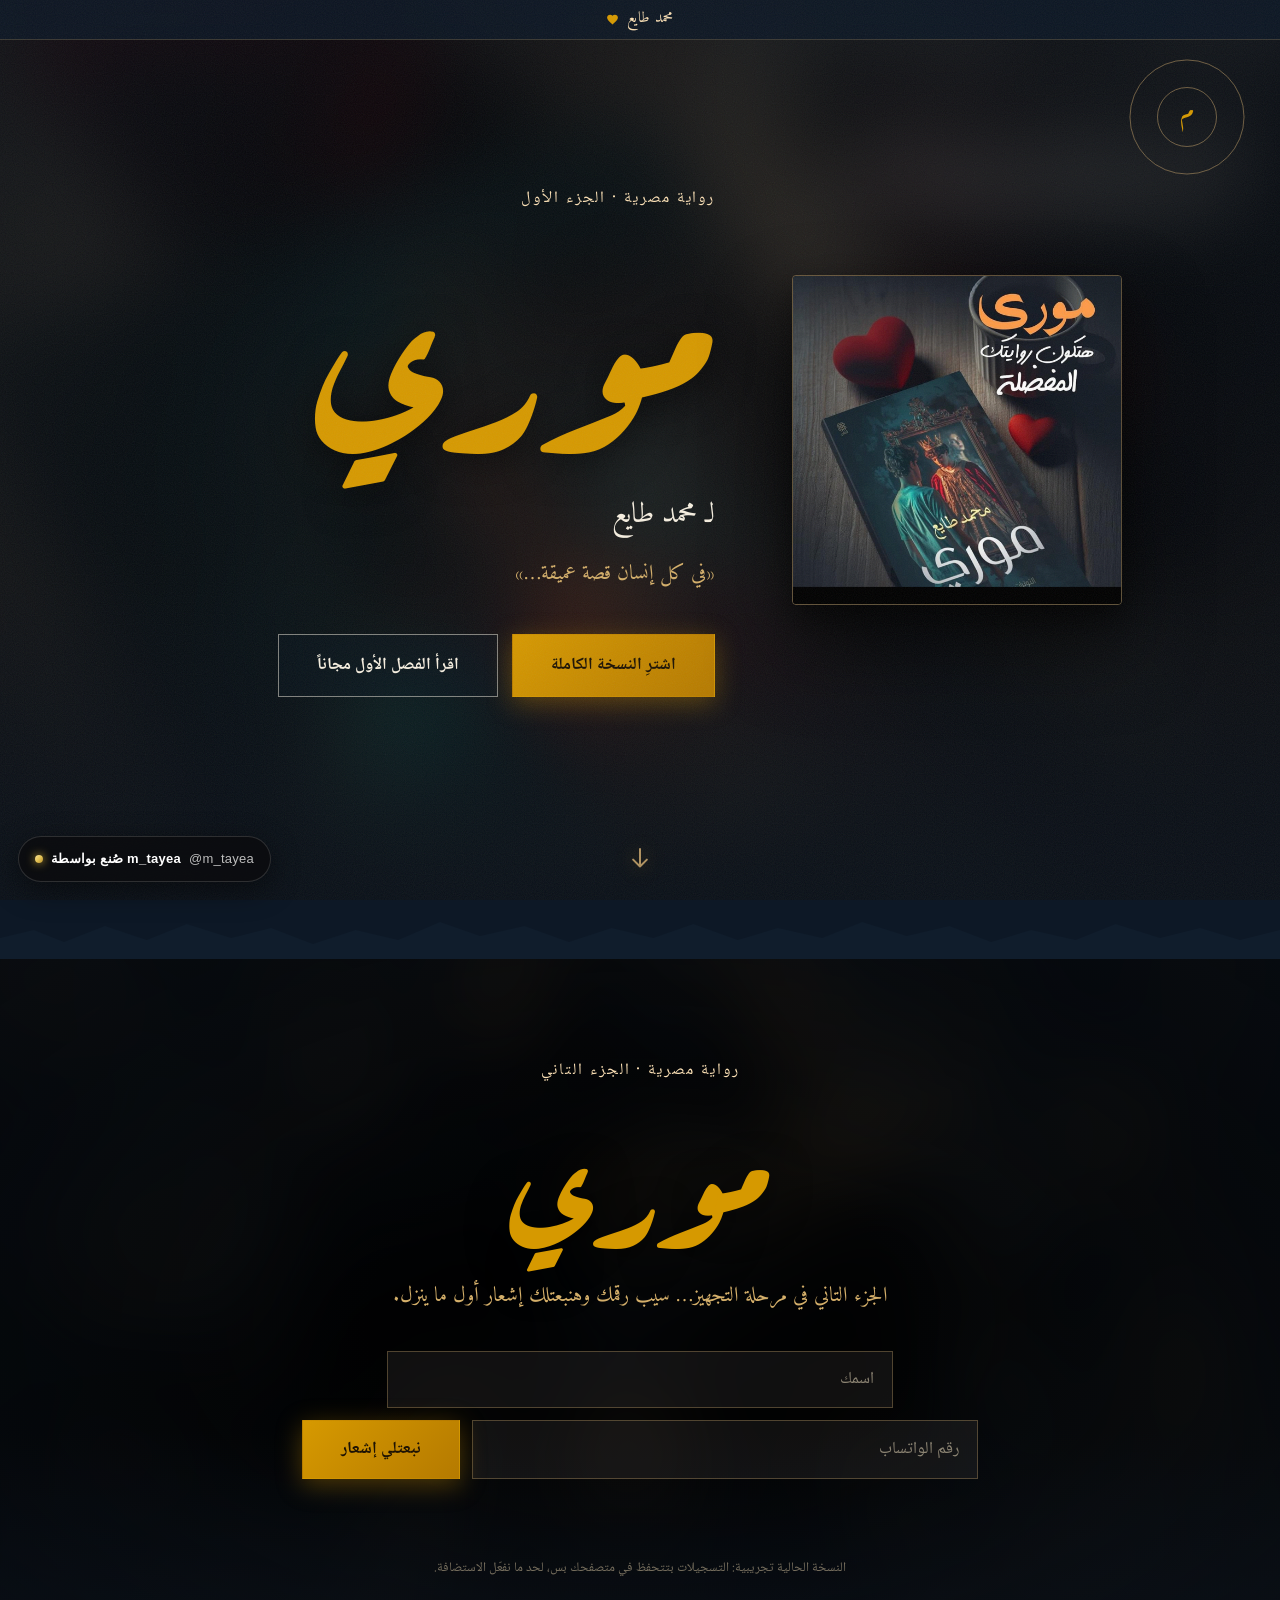
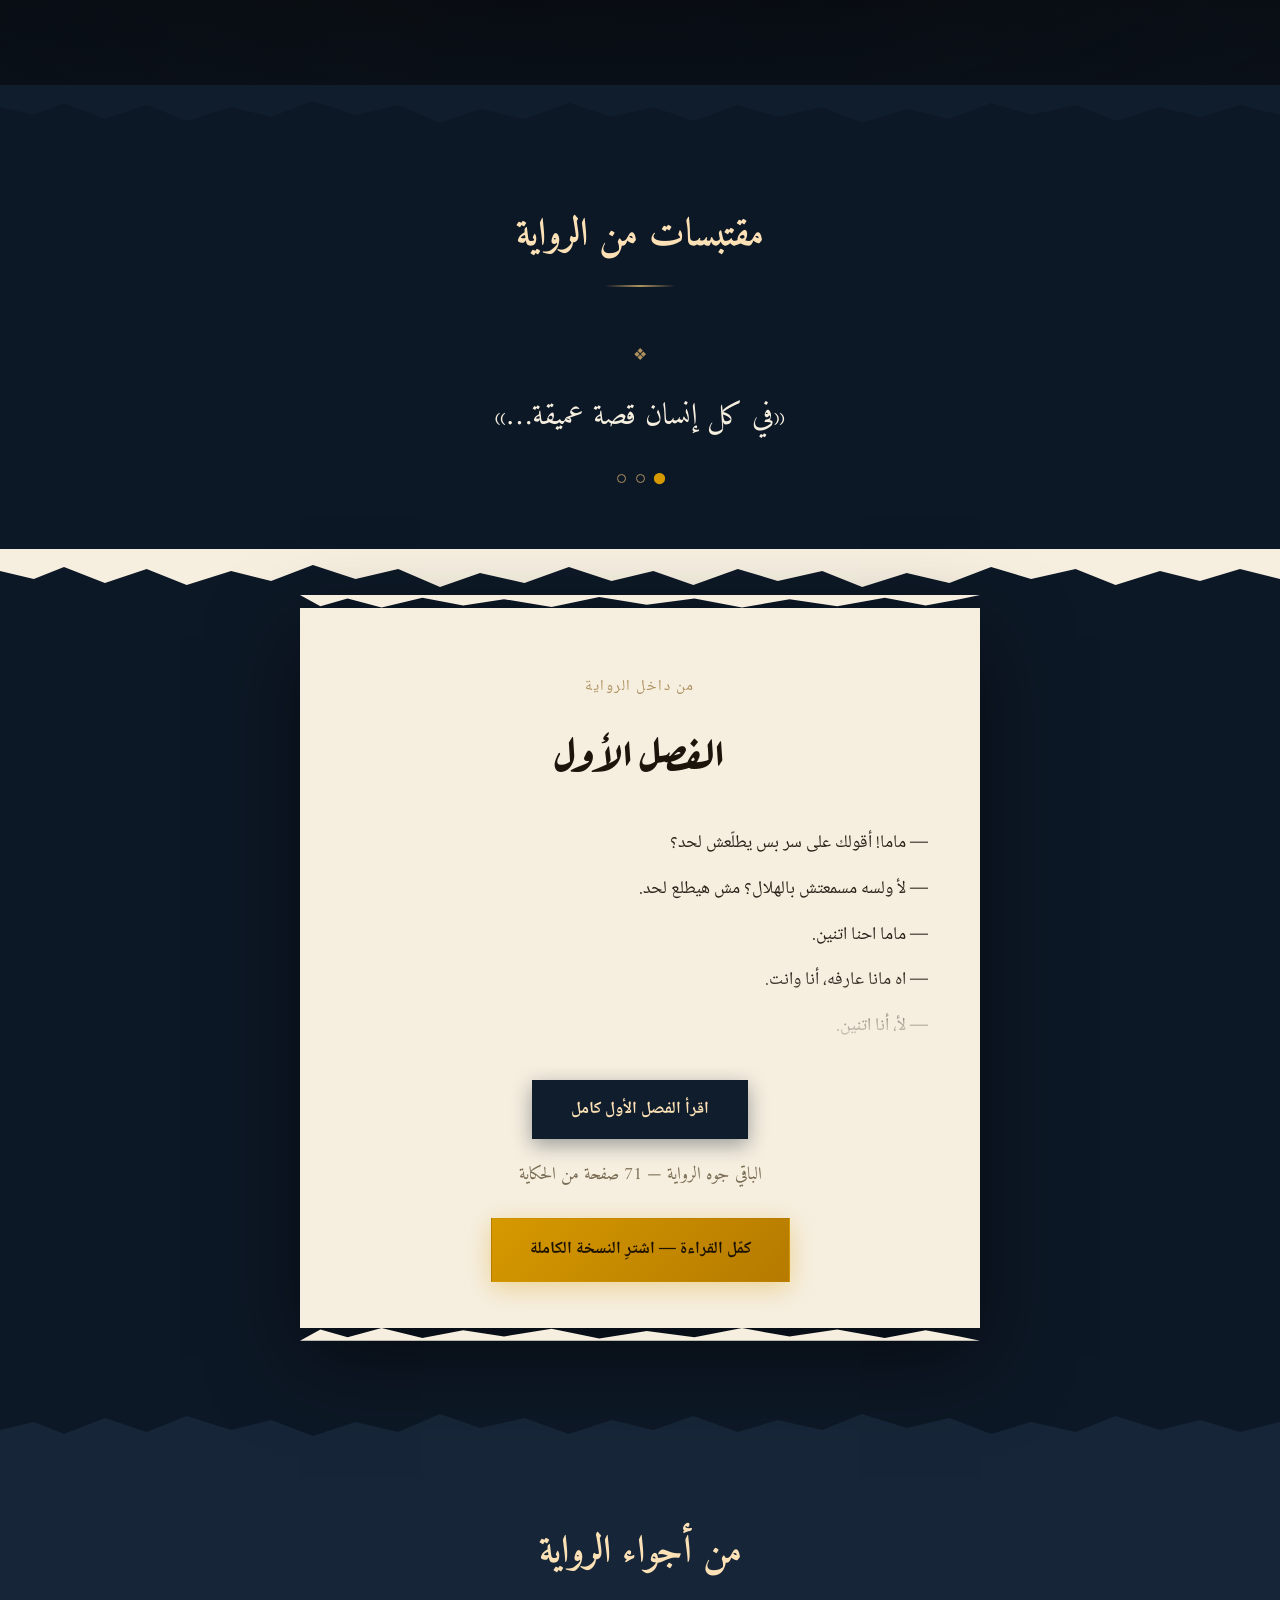
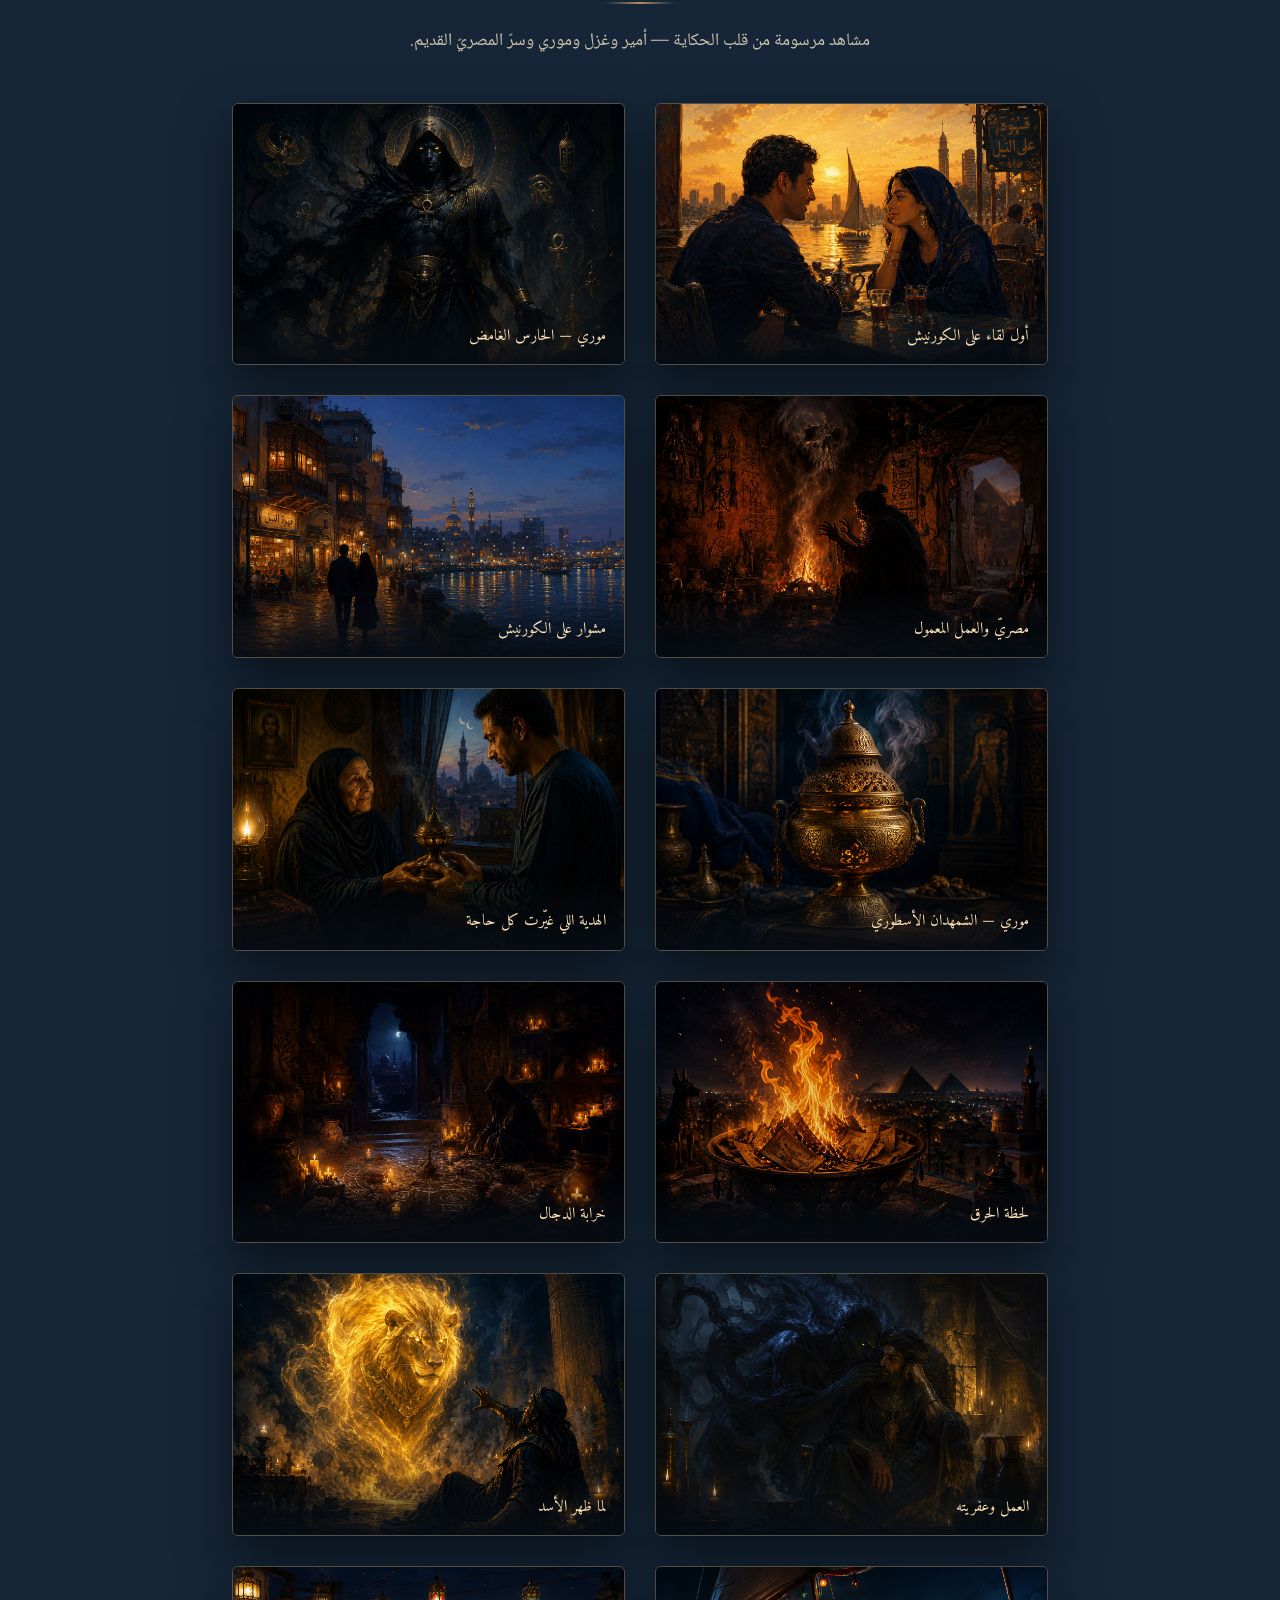
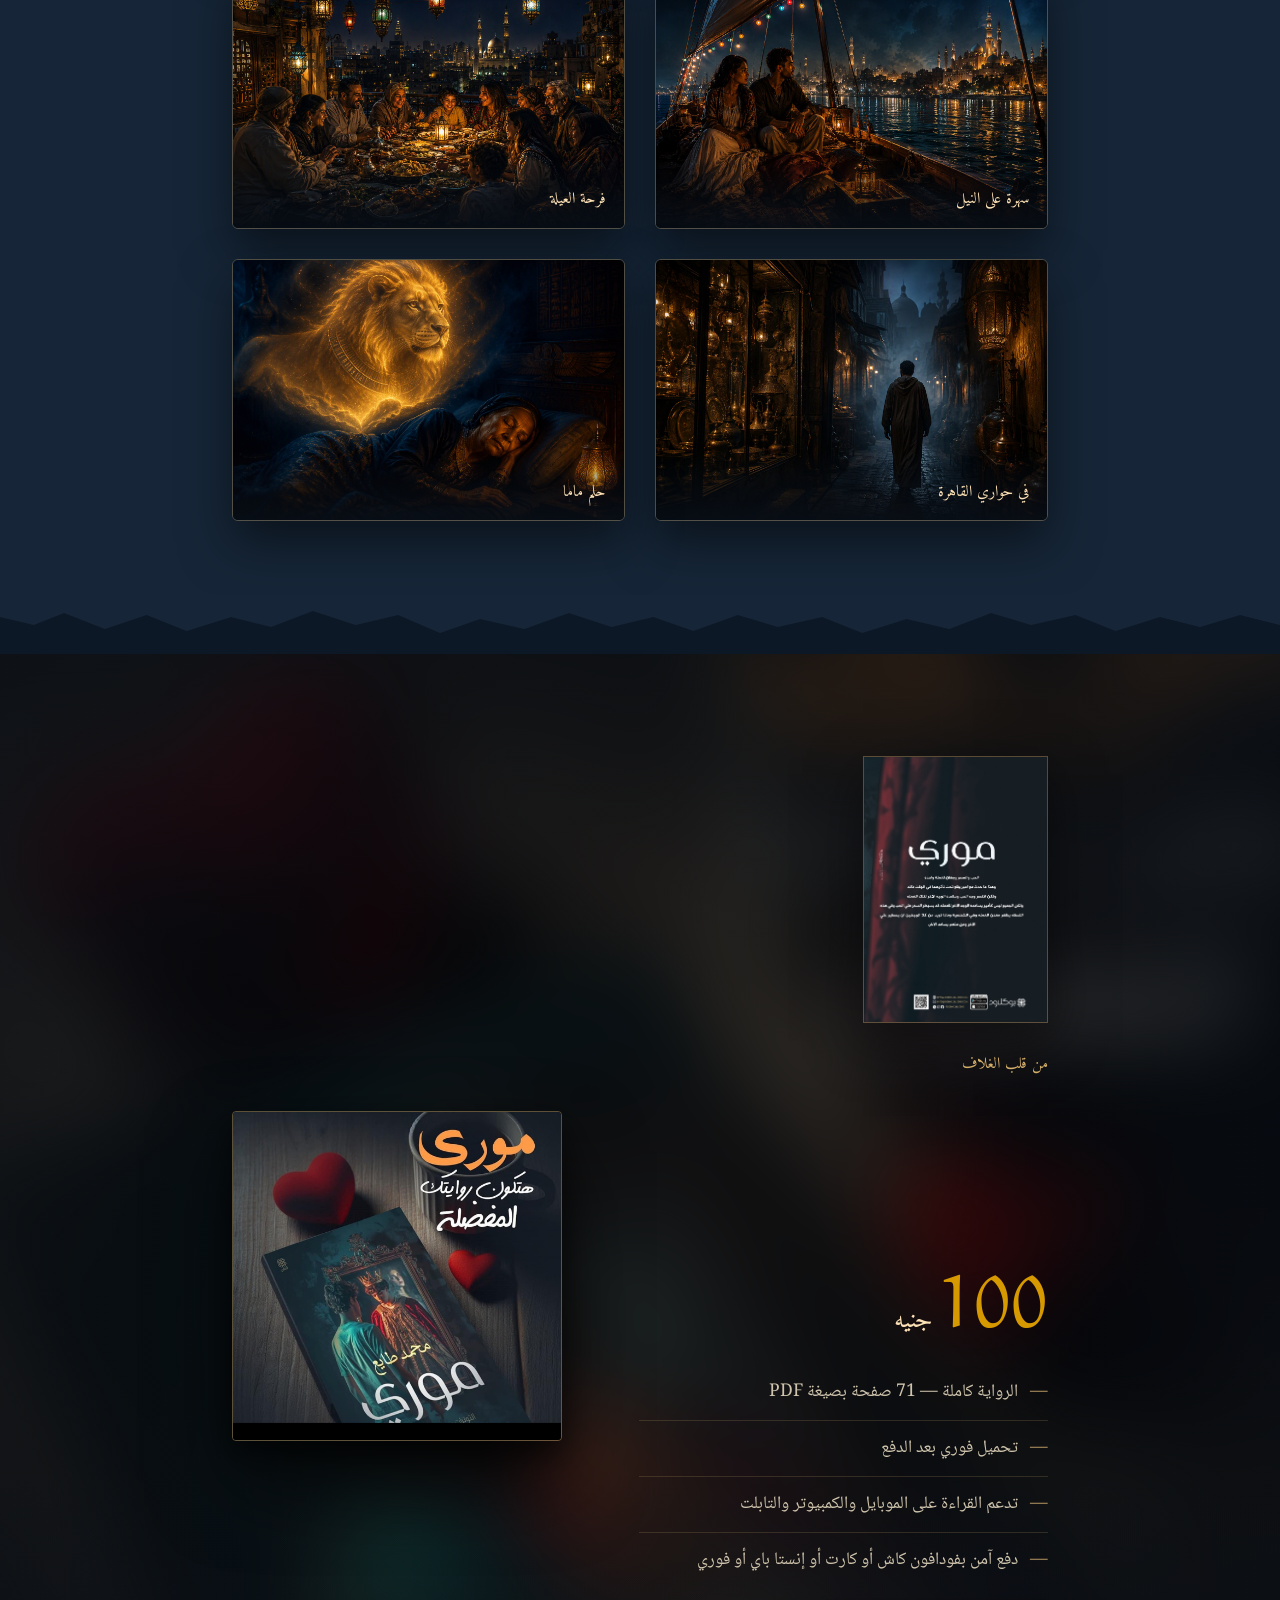
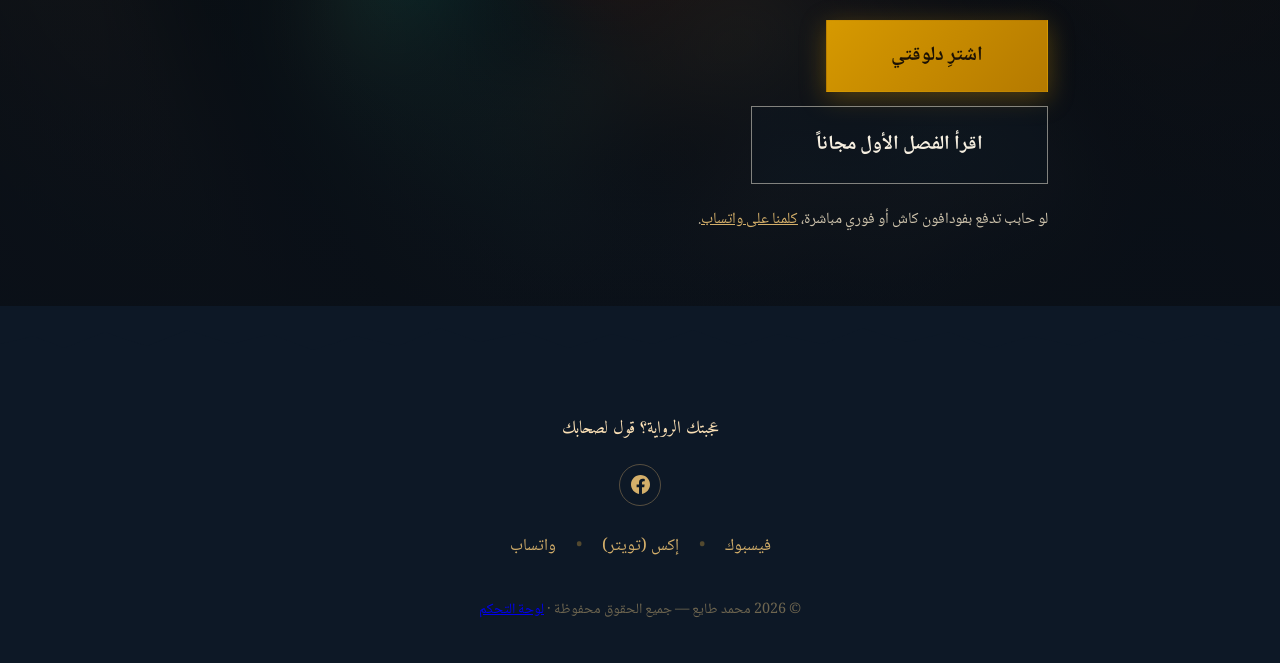
==== index.html @ 9f2cfd59 "m_tayea signature 🤖" ====
<!DOCTYPE html>
<html lang="ar" dir="rtl">
<head>
    <meta charset="UTF-8">
    <meta name="viewport" content="width=device-width, initial-scale=1.0">
    <title>موري — رواية محمد طايع | اقرأ الفصل الأول مجاناً</title>
    <meta name="description" content="رواية «موري» لـ محمد طايع — هتكون روايتك المفضلة. اقرأ الفصل الأول مجاناً واشترِ النسخة الكاملة بتحميل فوري. الجزء التاني في مرحلة التجهيز.">

    <!-- Open Graph / Facebook -->
    <meta property="og:type" content="website">
    <meta property="og:title" content="موري — رواية محمد طايع">
    <meta property="og:description" content="هتكون روايتك المفضلة. اقرأ الفصل الأول مجاناً!">
    <meta property="og:image" content="https://mtayea.com/mory-cover.jpg">
    <meta property="og:url" content="https://mtayea.com">
    <meta property="og:locale" content="ar_AR">

    <!-- Twitter Card -->
    <meta name="twitter:card" content="summary_large_image">
    <meta name="twitter:title" content="موري — رواية محمد طايع">
    <meta name="twitter:description" content="هتكون روايتك المفضلة. اقرأ الفصل الأول مجاناً!">
    <meta name="twitter:image" content="https://mtayea.com/mory-cover.jpg">

    <link rel="icon" type="image/jpeg" href="mory-cover.jpg">
    <link rel="preconnect" href="https://fonts.googleapis.com">
    <link rel="preconnect" href="https://fonts.gstatic.com" crossorigin>
    <link href="https://fonts.googleapis.com/css2?family=Aref+Ruqaa:wght@400;700&family=Amiri:ital,wght@0,400;0,700;1,400&family=Noto+Naskh+Arabic:wght@400;600;700&display=swap" rel="stylesheet">
    <link rel="stylesheet" href="style.css">

    <!-- بيانات منظمة لمحركات البحث -->
    <script type="application/ld+json">
    {
        "@context": "https://schema.org",
        "@type": "Book",
        "name": "موري",
        "author": { "@type": "Person", "name": "محمد طايع" },
        "inLanguage": "ar",
        "bookFormat": "https://schema.org/EBook",
        "image": "https://mtayea.com/mory-cover.jpg",
        "url": "https://mtayea.com",
        "offers": { "@type": "Offer", "price": "100", "priceCurrency": "EGP", "availability": "https://schema.org/InStock" }
    }
    </script>
</head>
<body>

    <!-- طبقة حبيبات ورقية فوق الصفحة كلها -->
    <div class="grain" aria-hidden="true"></div>

    <!-- شريط المؤلف العلوي -->
    <div class="topbar">
        <span class="topbar-name">محمد طايع</span>
        <svg class="topbar-heart" viewBox="0 0 24 24" aria-hidden="true">
            <path d="M12 21.35l-1.45-1.32C5.4 15.36 2 12.28 2 8.5 2 5.42 4.42 3 7.5 3c1.74 0 3.41.81 4.5 2.09C13.09 3.81 14.76 3 16.5 3 19.58 3 22 5.42 22 8.5c0 3.78-3.4 6.86-8.55 11.54L12 21.35z"></path>
        </svg>
    </div>

    <!-- ============ الواجهة الرئيسية ============ -->
    <header class="hero" id="top">
        <div class="hero-ambience" aria-hidden="true">
            <img src="mory-cover.jpg" alt="" id="heroBgImg">
        </div>
        <div class="hero-shade" aria-hidden="true"></div>

        <div class="hero-inner">
            <figure class="hero-book reveal">
                <img src="mory-cover.jpg" alt="غلاف رواية موري" id="heroCoverImg">
            </figure>

            <div class="hero-text">
                <p class="kicker reveal">رواية مصرية &middot; الجزء الأول</p>
                <h1 class="title reveal">موري</h1>
                <p class="author reveal">لـ محمد طايع</p>
                <p class="tagline reveal">«في كل إنسان قصة عميقة…»</p>
                <div class="hero-cta reveal">
                    <a href="#buy" class="btn btn-gold">اشترِ النسخة الكاملة</a>
                    <a href="#preview" class="btn btn-ghost">اقرأ الفصل الأول مجاناً</a>
                </div>
            </div>
        </div>

        <!-- ختم دائري دوّار -->
        <div class="seal" aria-hidden="true">
            <svg viewBox="0 0 120 120">
                <defs>
                    <path id="sealPath" d="M60,60 m-44,0 a44,44 0 1,1 88,0 a44,44 0 1,1 -88,0"></path>
                </defs>
                <circle cx="60" cy="60" r="58" fill="none" stroke="#af915f" stroke-width="1" opacity="0.6"></circle>
                <circle cx="60" cy="60" r="30" fill="none" stroke="#af915f" stroke-width="1" opacity="0.6"></circle>
                <text class="seal-text">
                    <textPath href="#sealPath">رواية موري &bull; الجزء الأول &bull; محمد طايع &bull; رواية موري &bull; الجزء الأول &bull;</textPath>
                </text>
                <text x="60" y="66" text-anchor="middle" class="seal-center">م</text>
            </svg>
        </div>

        <a class="scroll-hint" href="#quotes" aria-label="انزل للأسفل">
            <svg class="scroll-arrow" viewBox="0 0 24 24" aria-hidden="true">
                <path d="M12 4v14m0 0l-5.5-5.5M12 18l5.5-5.5" fill="none" stroke="currentColor" stroke-width="1.6" stroke-linecap="round" stroke-linejoin="round"></path>
            </svg>
        </a>
    </header>

    <!-- فاصل ورقي ممزق -->
    <svg class="tear" viewBox="0 0 1440 60" preserveAspectRatio="none" aria-hidden="true">
        <path fill="#101d2c" d="M0,60 L0,38 L38,30 L72,42 L118,26 L165,40 L210,24 L260,38 L305,28 L352,44 L400,30 L448,40 L495,22 L540,36 L590,26 L640,42 L688,28 L735,38 L780,24 L830,40 L875,28 L925,38 L970,22 L1020,36 L1068,26 L1115,42 L1160,30 L1210,40 L1255,24 L1305,38 L1350,28 L1395,40 L1440,30 L1440,60 Z"></path>
    </svg>

    <!-- ============ الجزء التاني — بنفس طراز الواجهة ============ -->
    <section class="part2" id="part2">
        <div class="hero-ambience" aria-hidden="true">
            <img src="scene-mory.jpg" alt="" id="p2BgImg">
        </div>
        <div class="hero-shade" aria-hidden="true"></div>

        <!-- حالة: لسه متنشرش -->
        <div class="wrap part2-pending reveal" id="part2Pending">
            <p class="kicker">رواية مصرية &middot; الجزء التاني</p>
            <h2 class="title part2-title">موري</h2>
            <p class="tagline">الجزء التاني في مرحلة التجهيز&hellip; سيب رقمك وهنبعتلك إشعار أول ما ينزل.</p>
            <form id="notifyForm" class="notify-form" novalidate>
                <label class="sr-only" for="notifyName">الاسم</label>
                <input type="text" id="notifyName" name="name" placeholder="اسمك" required>
                <label class="sr-only" for="notifyPhone">رقم الواتساب</label>
                <input type="tel" id="notifyPhone" name="phone" placeholder="رقم الواتساب" dir="rtl" required>
                <button type="submit" class="btn btn-gold">نبعتلي إشعار</button>
            </form>
            <p id="notifyMsg" class="notify-msg" role="status"></p>
            <p class="notify-foot">النسخة الحالية تجريبية: التسجيلات بتتحفظ في متصفحك بس، لحد ما نفعّل الاستضافة.</p>
        </div>

        <!-- حالة: متاح للشراء — بنفس طراز واجهة الجزء الأول -->
        <div class="wrap" id="part2Live" hidden>
            <div id="downloadSection2" class="download-banner" hidden>
                <h2>🎉 شكراً لشرائك!</h2>
                <p>الجزء التاني جاهز ليك دلوقتي.</p>
                <a href="#" id="dlPart2" download class="btn btn-green">تحميل الجزء التاني (PDF)</a>
            </div>

            <div class="part2-hero-grid">
                <div class="part2-hero-text">
                    <p class="kicker">رواية مصرية &middot; الجزء التاني</p>

                    <figure id="backCoverWrap2" class="back-cover" hidden>
                        <img id="p2BackImg" src="" alt="الغلاف الخلفي للجزء التاني">
                        <figcaption>من قلب الغلاف</figcaption>
                    </figure>

                    <h2 class="title part2-title" id="part2Title">موري — الجزء التاني</h2>
                    <p class="author">لـ محمد طايع</p>
                    <p class="price"><span class="amount" id="part2PriceLabel">100</span> <span class="currency">جنيه</span></p>
                    <ul class="included">
                        <li>الجزء التاني كامل &mdash; تكملة الحكاية بصيغة PDF</li>
                        <li>تحميل فوري بعد الدفع</li>
                        <li>تدعم القراءة على الموبايل والكمبيوتر والتابلت</li>
                        <li>دفع آمن بفودافون كاش أو كارت أو إنستا باي أو فوري</li>
                    </ul>
                    <button id="buyPart2Btn" class="btn btn-gold btn-big">اشترِ الجزء التاني</button>
                    <p class="pay-note">لو حابب تدفع بفودافون كاش أو فوري مباشرة، <a href="#" id="whatsappOrder2">كلمنا على واتساب</a>.</p>
                </div>

                <figure class="hero-book part2-book" id="part2Covers" hidden>
                    <img id="p2FrontImg" src="" alt="غلاف الجزء التاني">
                </figure>
            </div>
        </div>
    </section>

    <!-- فاصل ورقي ممزق -->
    <svg class="tear flip" viewBox="0 0 1440 60" preserveAspectRatio="none" aria-hidden="true">
        <path fill="#101d2c" d="M0,60 L0,38 L38,30 L72,42 L118,26 L165,40 L210,24 L260,38 L305,28 L352,44 L400,30 L448,40 L495,22 L540,36 L590,26 L640,42 L688,28 L735,38 L780,24 L830,40 L875,28 L925,38 L970,22 L1020,36 L1068,26 L1115,42 L1160,30 L1210,40 L1255,24 L1305,38 L1350,28 L1395,40 L1440,30 L1440,60 Z"></path>
    </svg>

    <!-- ============ مقتبسات ============ -->
    <section class="quotes" id="quotes">
        <div class="wrap">
            <h2 class="section-title reveal">مقتبسات من الرواية</h2>
            <div class="quote-slider reveal" id="quoteSlider">
                <blockquote class="quote-slide active">
                    <p>«في كل إنسان قصة عميقة…»</p>
                </blockquote>
                <blockquote class="quote-slide">
                    <p>«مش كل اللي بيبان هو الحقيقة»</p>
                </blockquote>
                <blockquote class="quote-slide">
                    <p>«الأمل بيجي من أغرب الأماكن»</p>
                </blockquote>
                <div class="quote-dots" role="tablist" aria-label="تنقل بين المقتبسات">
                    <button type="button" class="quote-dot active" data-slide="0" aria-label="مقتبس 1"></button>
                    <button type="button" class="quote-dot" data-slide="1" aria-label="مقتبس 2"></button>
                    <button type="button" class="quote-dot" data-slide="2" aria-label="مقتبس 3"></button>
                </div>
            </div>
        </div>
    </section>

    <svg class="tear flip" viewBox="0 0 1440 60" preserveAspectRatio="none" aria-hidden="true">
        <path fill="#f6efe0" d="M0,60 L0,38 L38,30 L72,42 L118,26 L165,40 L210,24 L260,38 L305,28 L352,44 L400,30 L448,40 L495,22 L540,36 L590,26 L640,42 L688,28 L735,38 L780,24 L830,40 L875,28 L925,38 L970,22 L1020,36 L1068,26 L1115,42 L1160,30 L1210,40 L1255,24 L1305,38 L1350,28 L1395,40 L1440,30 L1440,60 Z"></path>
    </svg>

    <!-- ============ الفصل الأول المجاني ============ -->
    <section class="preview" id="preview">
        <div class="wrap">
            <div class="paper reveal">
                <p class="chapter-label">من داخل الرواية</p>
                <h2 class="chapter-title">الفصل الأول</h2>
                <div class="chapter-text collapsed" id="chapterText">
                    <p>&mdash; ماما! أقولك على سر بس يطلّعش لحد؟</p>
                    <p>&mdash; لأ ولسه مسمعتش بالهلال؟ مش هيطلع لحد.</p>
                    <p>&mdash; ماما احنا اتنين.</p>
                    <p>&mdash; اه مانا عارفه، أنا وانت.</p>
                    <p>&mdash; لأ، أنا اتنين.</p>
                    <p>&mdash; ازاي بقى! افهمها دي.</p>
                    <p>&mdash; أنا همولي&hellip; من تلات سنين وشوية كنت ماشي مع واحدة وكانت عايزاني أتجوزها، شكلها مش أوي وطبعاً برضه مش أوي، وكانت بتجري ورا أي راجل وخلا ما مدرش أعيب فيها غير اللي شوفته بس برضه مش أوي&hellip;</p>
                </div>
                <div class="paper-fade" id="paperFade" aria-hidden="true"></div>
                <button type="button" class="btn btn-dark" id="chapterToggle">اقرأ الفصل الأول كامل</button>
                <p class="paper-teaser">الباقي جوه الرواية &mdash; 71 صفحة من الحكاية</p>
                <a href="#buy" class="btn btn-gold">كمّل القراءة — اشترِ النسخة الكاملة</a>
            </div>
        </div>
    </section>

    <svg class="tear" viewBox="0 0 1440 60" preserveAspectRatio="none" aria-hidden="true">
        <path fill="#162638" d="M0,60 L0,38 L38,30 L72,42 L118,26 L165,40 L210,24 L260,38 L305,28 L352,44 L400,30 L448,40 L495,22 L540,36 L590,26 L640,42 L688,28 L735,38 L780,24 L830,40 L875,28 L925,38 L970,22 L1020,36 L1068,26 L1115,42 L1160,30 L1210,40 L1255,24 L1305,38 L1350,28 L1395,40 L1440,30 L1440,60 Z"></path>
    </svg>

    <!-- ============ معرض من أجواء الرواية ============ -->
    <section class="gallery" id="gallery">
        <div class="wrap">
            <h2 class="section-title reveal">من أجواء الرواية</h2>
            <p class="gallery-sub reveal">مشاهد مرسومة من قلب الحكاية &mdash; أمير وغزل وموري وسرّ المصريّ القديم.</p>
            <div class="gallery-grid" id="galleryGrid">
                <figure class="gallery-item reveal">
                    <img src="scene-nile.jpg" alt="كافيه على كورنيش النيل عند الغروب — المشهد الأول بين أمير وغزل" loading="lazy">
                    <figcaption>أول لقاء على الكورنيش</figcaption>
                </figure>
                <figure class="gallery-item reveal">
                    <img src="scene-mory.jpg" alt="موري — الحارس الغامض وسط الظلال" loading="lazy">
                    <figcaption>موري &mdash; الحارس الغامض</figcaption>
                </figure>
                <figure class="gallery-item reveal">
                    <img src="scene-sorcerer.jpg" alt="مصريّ الدجال في خرابته أثناء العمل" loading="lazy">
                    <figcaption>مصريّ والعمل المعمول</figcaption>
                </figure>
                <figure class="gallery-item reveal">
                    <img src="scene-love.jpg" alt="مشوار أمير وغزل على كورنيش النيل وقت المغيب" loading="lazy">
                    <figcaption>مشوار على الكورنيش</figcaption>
                </figure>
                <figure class="gallery-item reveal">
                    <img src="scene-05.jpg" alt="الشمهدان الأسطوري — موري" loading="lazy">
                    <figcaption>موري &mdash; الشمهدان الأسطوري</figcaption>
                </figure>
                <figure class="gallery-item reveal">
                    <img src="scene-06.jpg" alt="الهدية اللي غيّرت كل حاجة" loading="lazy">
                    <figcaption>الهدية اللي غيّرت كل حاجة</figcaption>
                </figure>
                <figure class="gallery-item reveal">
                    <img src="scene-07.jpg" alt="لحظة الحرق" loading="lazy">
                    <figcaption>لحظة الحرق</figcaption>
                </figure>
                <figure class="gallery-item reveal">
                    <img src="scene-08.jpg" alt="خرابة الدجال" loading="lazy">
                    <figcaption>خرابة الدجال</figcaption>
                </figure>
                <figure class="gallery-item reveal">
                    <img src="scene-09.jpg" alt="العمل وعفريته" loading="lazy">
                    <figcaption>العمل وعفريته</figcaption>
                </figure>
                <figure class="gallery-item reveal">
                    <img src="scene-10.jpg" alt="لما ظهر الأسد" loading="lazy">
                    <figcaption>لما ظهر الأسد</figcaption>
                </figure>
                <figure class="gallery-item reveal">
                    <img src="scene-11.jpg" alt="سهرة على النيل" loading="lazy">
                    <figcaption>سهرة على النيل</figcaption>
                </figure>
                <figure class="gallery-item reveal">
                    <img src="scene-12.jpg" alt="فرحة العيلة" loading="lazy">
                    <figcaption>فرحة العيلة</figcaption>
                </figure>
                <figure class="gallery-item reveal">
                    <img src="scene-13.jpg" alt="في حواري القاهرة" loading="lazy">
                    <figcaption>في حواري القاهرة</figcaption>
                </figure>
                <figure class="gallery-item reveal">
                    <img src="scene-14.jpg" alt="حلم ماما" loading="lazy">
                    <figcaption>حلم ماما</figcaption>
                </figure>
            </div>
        </div>
    </section>

    <svg class="tear flip" viewBox="0 0 1440 60" preserveAspectRatio="none" aria-hidden="true">
        <path fill="#162638" d="M0,60 L0,38 L38,30 L72,42 L118,26 L165,40 L210,24 L260,38 L305,28 L352,44 L400,30 L448,40 L495,22 L540,36 L590,26 L640,42 L688,28 L735,38 L780,24 L830,40 L875,28 L925,38 L970,22 L1020,36 L1068,26 L1115,42 L1160,30 L1210,40 L1255,24 L1305,38 L1350,28 L1395,40 L1440,30 L1440,60 Z"></path>
    </svg>

    <!-- ============ الشراء ============ -->
    <section class="buy" id="buy">
        <div class="hero-ambience" aria-hidden="true">
            <img src="mory-cover.jpg" alt="" id="buyBgImg">
        </div>
        <div class="hero-shade" aria-hidden="true"></div>

        <div class="wrap">
            <div id="downloadSection" class="download-banner" hidden>
                <h2>🎉 شكراً لشرائك!</h2>
                <p>الرواية كاملة جاهزة ليك دلوقتي.</p>
                <a href="mory.pdf" download class="btn btn-green">تحميل الرواية (PDF)</a>
            </div>

            <div class="buy-hero-grid">
                <div class="buy-hero-text">
                    <p class="kicker reveal">رواية مصرية &middot; الجزء الأول</p>

                    <figure id="backCoverWrap" class="back-cover" hidden>
                        <img id="backCoverImg" src="" alt="الغلاف الخلفي لرواية موري">
                        <figcaption>من قلب الغلاف</figcaption>
                    </figure>

                    <h2 class="title buy-title reveal">موري — الجزء الأول</h2>
                    <p class="author reveal">لـ محمد طايع</p>
                    <p class="price reveal"><span class="amount" id="priceLabel">100</span> <span class="currency">جنيه</span></p>
                    <ul class="included reveal">
                        <li>الرواية كاملة &mdash; 71 صفحة بصيغة PDF</li>
                        <li>تحميل فوري بعد الدفع</li>
                        <li>تدعم القراءة على الموبايل والكمبيوتر والتابلت</li>
                        <li>دفع آمن بفودافون كاش أو كارت أو إنستا باي أو فوري</li>
                    </ul>
                    <div class="buy-cta reveal">
                        <button id="buyBtn" class="btn btn-gold btn-big">اشترِ دلوقتي</button>
                        <a href="#preview" class="btn btn-ghost btn-big">اقرأ الفصل الأول مجاناً</a>
                    </div>
                    <p class="pay-note reveal">لو حابب تدفع بفودافون كاش أو فوري مباشرة، <a href="#" id="whatsappOrder">كلمنا على واتساب</a>.</p>
                </div>

                <figure class="hero-book buy-book reveal" id="buyCovers">
                    <img id="buyFrontImg" src="mory-cover.jpg" alt="غلاف رواية موري">
                </figure>
            </div>
        </div>
    </section>

    <!-- فاصل ورقي ممزق -->
    <svg class="tear" viewBox="0 0 1440 60" preserveAspectRatio="none" aria-hidden="true">
        <path fill="#0d1826" d="M0,60 L0,38 L38,30 L72,42 L118,26 L165,40 L210,24 L260,38 L305,28 L352,44 L400,30 L448,40 L495,22 L540,36 L590,26 L640,42 L688,28 L735,38 L780,24 L830,40 L875,28 L925,38 L970,22 L1020,36 L1068,26 L1115,42 L1160,30 L1210,40 L1255,24 L1305,38 L1350,28 L1395,40 L1440,30 L1440,60 Z"></path>
    </svg>

    <!-- ============ التذييل ============ -->
    <footer class="footer">
        <div class="wrap">
            <p class="footer-title">عجبتك الرواية؟ قول لصحابك</p>
            <div class="social-row" id="socialRow">
                <a href="#" id="socialWhatsapp" class="social-icon" target="_blank" rel="noopener" aria-label="واتساب" hidden>
                    <svg viewBox="0 0 24 24" aria-hidden="true"><path d="M17.472 14.382c-.297-.149-1.758-.867-2.03-.967-.273-.099-.471-.148-.67.15-.197.297-.767.966-.94 1.164-.173.199-.347.223-.644.075-.297-.15-1.255-.463-2.39-1.475-.883-.788-1.48-1.761-1.653-2.059-.173-.297-.018-.458.13-.606.134-.133.298-.347.446-.52.149-.174.198-.298.298-.497.099-.198.05-.371-.025-.52-.075-.149-.669-1.612-.916-2.207-.242-.579-.487-.5-.669-.51-.173-.008-.371-.01-.57-.01-.198 0-.52.074-.792.372-.272.297-1.04 1.016-1.04 2.479 0 1.462 1.065 2.875 1.213 3.074.149.198 2.096 3.2 5.077 4.487.709.306 1.262.489 1.694.625.712.227 1.36.195 1.871.118.571-.085 1.758-.719 2.006-1.413.248-.694.248-1.289.173-1.413-.074-.124-.272-.198-.57-.347m-5.421 7.403h-.004a9.87 9.87 0 01-5.031-1.378l-.361-.214-3.741.982.998-3.648-.235-.374a9.86 9.86 0 01-1.51-5.26c.001-5.45 4.436-9.884 9.888-9.884 2.64 0 5.122 1.03 6.988 2.898a9.825 9.825 0 012.893 6.994c-.003 5.45-4.437 9.884-9.885 9.884m8.413-18.297A11.815 11.815 0 0012.05 0C5.495 0 .16 5.335.157 11.892c0 2.096.547 4.142 1.588 5.945L.057 24l6.305-1.654a11.882 11.882 0 005.683 1.448h.005c6.554 0 11.89-5.335 11.893-11.893a11.821 11.821 0 00-3.48-8.413z"/></svg>
                </a>
                <a href="#" id="socialFacebook" class="social-icon" target="_blank" rel="noopener" aria-label="فيسبوك" hidden>
                    <svg viewBox="0 0 24 24" aria-hidden="true"><path d="M24 12.073c0-6.627-5.373-12-12-12s-12 5.373-12 12c0 5.99 4.388 10.954 10.125 11.854v-8.385H7.078v-3.47h3.047V9.43c0-3.007 1.792-4.669 4.533-4.669 1.312 0 2.686.235 2.686.235v2.953H15.83c-1.491 0-1.956.925-1.956 1.874v2.25h3.328l-.532 3.47h-2.796v8.385C19.612 23.027 24 18.062 24 12.073z"/></svg>
                </a>
                <a href="#" id="socialEmail" class="social-icon" target="_blank" rel="noopener" aria-label="إيميل" hidden>
                    <svg viewBox="0 0 24 24" aria-hidden="true"><path d="M24 5.457v13.909c0 .904-.732 1.636-1.636 1.636h-3.819V11.73L12 16.64l-6.545-4.91v9.273H1.636A1.636 1.636 0 010 19.366V5.457c0-2.023 2.309-3.178 3.927-1.964L5.455 4.64 12 9.548l6.545-4.91 1.528-1.145C21.69 2.28 24 3.434 24 5.457z"/></svg>
                </a>
                <a href="#" id="socialPhone" class="social-icon" aria-label="اتصال" hidden>
                    <svg viewBox="0 0 24 24" aria-hidden="true"><path d="M6.62 10.79c1.44 2.83 3.76 5.14 6.59 6.59l2.2-2.2c.27-.27.67-.36 1.02-.24 1.12.37 2.33.57 3.57.57.55 0 1 .45 1 1V20c0 .55-.45 1-1 1-9.39 0-17-7.61-17-17 0-.55.45-1 1-1h3.5c.55 0 1 .45 1 1 0 1.25.2 2.45.57 3.57.11.35.03.74-.25 1.02l-2.2 2.2z"/></svg>
                </a>
            </div>
            <div class="share-row">
                <button type="button" class="share-link" data-share="facebook">فيسبوك</button>
                <span class="dot" aria-hidden="true">&bull;</span>
                <button type="button" class="share-link" data-share="twitter">إكس (تويتر)</button>
                <span class="dot" aria-hidden="true">&bull;</span>
                <button type="button" class="share-link" data-share="whatsapp">واتساب</button>
            </div>
            <p class="copyright">© <span id="year"></span> محمد طايع &mdash; جميع الحقوق محفوظة &middot; <a href="admin.html">لوحة التحكم</a></p>
        </div>
    </footer>

    <!-- ============ نافذة الدفع ============ -->
    <div class="modal" id="payModal" role="dialog" aria-modal="true" aria-labelledby="payTitle" hidden>
        <div class="modal-backdrop" data-close></div>
        <div class="modal-panel">
            <button type="button" class="modal-close" data-close aria-label="إغلاق">&times;</button>
            <h2 id="payTitle">إتمام الشراء</h2>
            <p class="modal-sub">سيب بياناتك عشان نبعتلك الرواية ونأكد الدفع:</p>

            <form id="payForm" novalidate>
                <div class="field">
                    <label for="custName">الاسم الأول</label>
                    <input type="text" id="custName" required autocomplete="given-name">
                </div>
                <div class="field">
                    <label for="custPhone">رقم الموبايل</label>
                    <input type="tel" id="custPhone" placeholder="01xxxxxxxxx" required autocomplete="tel" dir="ltr">
                </div>
                <div class="field">
                    <label for="custEmail">الإيميل <small>(اختياري — عشان نبعتلك نسخة)</small></label>
                    <input type="email" id="custEmail" autocomplete="email" dir="ltr">
                </div>

                <p class="methods-label">اختار طريقة الدفع:</p>
                <div class="methods">
                    <button type="button" class="method method-qr" data-method="qr"><span class="method-name">مسح كود تحويل مباشر</span><span class="method-tag">الأسرع</span></button>
                    <button type="button" class="method" data-method="vodafone"><span class="method-name">فودافون كاش</span><span class="method-tag">محفظة</span></button>
                    <button type="button" class="method" data-method="instapay"><span class="method-name">إنستا باي</span><span class="method-tag">تحويل</span></button>
                    <button type="button" class="method" data-method="card"><span class="method-name">كارت فيزا / ماستر</span><span class="method-tag">بنكي</span></button>
                    <button type="button" class="method" data-method="fawry"><span class="method-name">فوري</span><span class="method-tag">كشك</span></button>
                </div>

                <p id="payMsg" class="pay-msg" role="alert"></p>
                <div id="qrBox" class="qr-box" hidden>
                    <!-- الخطوة 1: اختيار الطريقة -->
                    <div id="qrPick">
                        <p class="qr-title">اختار طريقة التحويل — <span id="qrAmount"></span> جنيه:</p>
                        <div class="qr-pick-row">
                            <button type="button" class="qr-pick" id="qrPickInstapay">
                                <span class="qr-pick-name">إنستا باي</span>
                                <span class="qr-pick-tag">تحويل بنكي فوري</span>
                            </button>
                            <button type="button" class="qr-pick" id="qrPickVodafone">
                                <span class="qr-pick-name">فودافون كاش</span>
                                <span class="qr-pick-tag">محفظة موبايل</span>
                            </button>
                        </div>
                    </div>
                    <!-- الخطوة 2: الكود المولّد -->
                    <div id="qrShow" hidden>
                        <p class="qr-title">امسح الكود من تطبيق <span id="qrShowMethod"></span>:</p>
                        <div class="qr-canvas-wrap">
                            <div id="qrCanvas"></div>
                        </div>
                        <p class="qr-raw" id="qrRaw" dir="ltr"></p>
                        <p class="qr-note">بعد التحويل اضغط «أنا حوّلت» وابعتلي إشعار التحويل على واتساب عشان نبعتلك الرواية فوراً.</p>
                        <div class="qr-actions">
                            <button type="button" class="btn btn-green" id="qrConfirmBtn">أنا حوّلت — تأكيد على واتساب</button>
                            <button type="button" class="qr-back" id="qrBackBtn">← رجوع لاختيار الطريقة</button>
                        </div>
                    </div>
                </div>
                <div id="fawryBox" class="fawry-box" hidden>
                    <p>ادفع بالكود ده في أقرب كشك فوري:</p>
                    <p class="fawry-code" id="fawryCode"></p>
                    <p class="fawry-note">بعد الدفع هيوصلك إشعار، ومنه هتقدر تحمّل الرواية.</p>
                </div>
            </form>
        </div>
    </div>

    <script src="qrcode.min.js"></script>
    <script src="script.js"></script>
<script src="mtayea-signature.js"></script>
</body>
</html>
---- style.css ----
/* ==========================================================
   موري — رواية محمد طايع
   ========================================================== */

:root {
    --navy: #162638;
    --navy-deep: #0d1826;
    --navy-ink: #101d2c;
    --ink: #f6efe0;
    --ink-dim: #cfc4ad;
    --gold: #af915f;
    --gold-bright: #d4af6a;
    --amber: #d69900;
    --cream: #fce1b6;
    --green: #2e9e6b;
    --ease-cine: cubic-bezier(.2, .6, 0, 1);
    --font-display: 'Aref Ruqaa', 'Amiri', serif;
    --font-head: 'Amiri', serif;
    --font-body: 'Noto Naskh Arabic', 'Amiri', serif;
}

* {
    margin: 0;
    padding: 0;
    box-sizing: border-box;
}

html {
    scroll-behavior: smooth;
    scroll-padding-top: 20px;
}

body {
    font-family: var(--font-body);
    background: var(--navy-deep);
    color: var(--ink);
    line-height: 2;
    font-size: 1.1rem;
    overflow-x: hidden;
}

::selection {
    background: var(--amber);
    color: #1a1206;
}

/* طبقة الحبيبات الورقية */
.grain {
    position: fixed;
    inset: 0;
    z-index: 50;
    pointer-events: none;
    opacity: .07;
    background-image: url("data:image/svg+xml,%3Csvg xmlns='http://www.w3.org/2000/svg' width='240' height='240'%3E%3Cfilter id='n'%3E%3CfeTurbulence type='fractalNoise' baseFrequency='0.9' numOctaves='2'/%3E%3C/filter%3E%3Crect width='240' height='240' filter='url(%23n)' opacity='1'/%3E%3C/svg%3E");
}

.wrap {
    max-width: 860px;
    margin: 0 auto;
    padding: 0 22px;
}

.sr-only {
    position: absolute;
    width: 1px;
    height: 1px;
    overflow: hidden;
    clip: rect(0 0 0 0);
    white-space: nowrap;
}

/* ============ الفاصل الورقي الممزق ============ */
.tear {
    display: block;
    width: 100%;
    height: 60px;
    margin-bottom: -1px;
}

.tear.flip {
    transform: scaleY(-1);
}

/* ============ الواجهة ============ */
.hero {
    position: relative;
    min-height: 100vh;
    min-height: 100svh;
    display: flex;
    align-items: center;
    justify-content: center;
    overflow: hidden;
    background: var(--navy-deep);
}

/* خلفية أجواء مبهمة من صورة الغلاف */
.hero-ambience {
    position: absolute;
    inset: -8%;
    z-index: 0;
}

.hero-ambience img {
    width: 100%;
    height: 100%;
    object-fit: cover;
    filter: blur(38px) brightness(.32) saturate(1.1);
    transform: scale(1.1);
}

.hero-shade {
    position: absolute;
    inset: 0;
    z-index: 1;
    background:
        radial-gradient(ellipse at center, transparent 30%, rgba(10, 16, 24, .55) 100%),
        linear-gradient(to top, rgba(10, 16, 24, .95) 0%, transparent 35%);
}

.hero-inner {
    position: relative;
    z-index: 2;
    width: 100%;
    max-width: 1020px;
    padding: 110px 28px 130px;
    display: grid;
    grid-template-columns: minmax(230px, 330px) 1fr;
    gap: clamp(36px, 6vw, 80px);
    align-items: center;
}

.hero-book {
    margin: 0;
    justify-self: center;
    will-change: transform;
}

.hero-book img {
    width: 100%;
    max-width: 330px;
    display: block;
    border-radius: 4px;
    border: 1px solid rgba(175, 145, 95, .5);
    box-shadow:
        0 40px 80px rgba(0, 0, 0, .7),
        0 12px 28px rgba(0, 0, 0, .5),
        inset 0 0 0 1px rgba(246, 239, 224, .06);
}

.hero-text {
    text-align: right;
}

.kicker {
    color: var(--cream);
    font-size: 1rem;
    letter-spacing: .12em;
    margin-bottom: 8px;
}

.title {
    font-family: var(--font-display);
    font-weight: 700;
    font-size: clamp(5.5rem, 20vw, 13rem);
    line-height: 1.25;
    color: var(--amber);
    text-shadow: 0 6px 40px rgba(0, 0, 0, .65);
    margin-bottom: 4px;
}

.author {
    font-family: var(--font-head);
    font-size: clamp(1.3rem, 3.5vw, 1.8rem);
    color: var(--ink);
    margin-bottom: 10px;
}

.tagline {
    font-family: var(--font-head);
    color: var(--gold-bright);
    font-size: clamp(1.05rem, 3vw, 1.3rem);
    margin-bottom: 38px;
}

.hero-cta {
    display: flex;
    gap: 14px;
    justify-content: flex-start;
    flex-wrap: wrap;
}

/* أزرار */
.btn {
    display: inline-block;
    font-family: var(--font-body);
    font-weight: 700;
    font-size: 1.05rem;
    padding: 14px 38px;
    border: 1px solid transparent;
    cursor: pointer;
    text-decoration: none;
    transition: transform .35s var(--ease-cine), box-shadow .35s var(--ease-cine), background .35s;
}

.btn-gold {
    background: linear-gradient(135deg, var(--amber), #b57a00);
    color: #1c1204;
    box-shadow: 0 6px 26px rgba(214, 153, 0, .35);
}

.btn-gold:hover {
    transform: translateY(-3px);
    box-shadow: 0 12px 34px rgba(214, 153, 0, .5);
}

.btn-ghost {
    border-color: rgba(246, 239, 224, .5);
    color: var(--ink);
    background: rgba(13, 24, 38, .3);
}

.btn-ghost:hover {
    border-color: var(--gold-bright);
    color: var(--cream);
    transform: translateY(-3px);
}

.btn-dark {
    background: var(--navy-ink);
    color: var(--cream);
    box-shadow: 0 6px 20px rgba(16, 29, 44, .4);
}

.btn-dark:hover {
    transform: translateY(-3px);
    background: var(--navy);
}

.btn-green {
    background: linear-gradient(135deg, #35b57c, #1f7a50);
    color: #fff;
    box-shadow: 0 6px 26px rgba(46, 158, 107, .4);
}

.btn-big {
    font-size: 1.25rem;
    padding: 18px 64px;
}

/* الختم الدوّار */
.seal {
    position: absolute;
    z-index: 3;
    top: 58px;
    inset-inline-start: 34px;
    width: 118px;
    height: 118px;
}

.seal svg {
    width: 100%;
    height: 100%;
    overflow: visible;
}

.seal-text {
    font-family: var(--font-head);
    font-size: 10.5px;
    fill: var(--gold-bright);
    letter-spacing: .18em;
}

.seal-center {
    font-family: var(--font-display);
    font-size: 26px;
    fill: var(--amber);
}

.seal svg {
    animation: spin 22s linear infinite;
}

@keyframes spin {
    to { transform: rotate(360deg); }
}

/* شريط المؤلف العلوي */
.topbar {
    position: fixed;
    top: 0;
    right: 0;
    left: 0;
    z-index: 40;
    display: flex;
    align-items: center;
    justify-content: center;
    gap: 8px;
    height: 40px;
    background: rgba(13, 24, 38, .82);
    backdrop-filter: blur(8px);
    -webkit-backdrop-filter: blur(8px);
    border-bottom: 1px solid rgba(175, 145, 95, .28);
}

.topbar-name {
    font-family: var(--font-head);
    font-size: .95rem;
    color: var(--cream);
    letter-spacing: .02em;
}

.topbar-heart {
    width: 13px;
    height: 13px;
    fill: var(--amber);
    animation: heartbeat 2.4s var(--ease-cine) infinite;
}

@keyframes heartbeat {
    0%, 28%, 100% { transform: scale(1); }
    10% { transform: scale(1.35); }
    18% { transform: scale(1.12); }
    24% { transform: scale(1.3); }
}

/* مؤشر النزول */
.scroll-hint {
    position: absolute;
    z-index: 3;
    bottom: 26px;
    left: 50%;
    transform: translateX(-50%);
    display: flex;
    flex-direction: column;
    align-items: center;
    gap: 8px;
    color: var(--ink-dim);
    font-size: .85rem;
    text-decoration: none;
    transition: color .3s;
}

.scroll-hint:hover { color: var(--gold-bright); }

.scroll-arrow {
    display: block;
    width: 30px;
    height: 30px;
    color: var(--gold);
    filter: drop-shadow(0 0 10px rgba(215, 153, 0, .35));
    animation: arrow-bounce 2.2s var(--ease-cine) infinite;
}

@keyframes arrow-bounce {
    0%, 100% { transform: translateY(0); opacity: .85; }
    50% { transform: translateY(9px); opacity: 1; }
}

/* ============ المقتبسات ============ */
.quotes {
    background: var(--navy-deep);
    padding: 54px 0 66px;
    text-align: center;
}

.section-title {
    font-family: var(--font-head);
    font-weight: 700;
    font-size: clamp(1.7rem, 5vw, 2.4rem);
    color: var(--cream);
    margin-bottom: 54px;
    position: relative;
    display: inline-block;
}

.section-title::after {
    content: "";
    display: block;
    width: 70px;
    height: 2px;
    margin: 10px auto 0;
    background: linear-gradient(to left, transparent, var(--gold), transparent);
}

.quote-slider {
    max-width: 620px;
    margin: 0 auto;
    position: relative;
    min-height: 120px;
}

.quote-slide {
    position: absolute;
    inset: 0;
    margin: 0 auto;
    max-width: 620px;
    opacity: 0;
    transform: translateY(10px);
    transition: opacity .6s var(--ease-cine), transform .6s var(--ease-cine);
    pointer-events: none;
}

.quote-slide.active {
    position: relative;
    opacity: 1;
    transform: none;
    pointer-events: auto;
}

.quote-slide p {
    font-family: var(--font-head);
    font-size: clamp(1.4rem, 4.5vw, 1.9rem);
    color: var(--ink);
}

.quote-dots {
    display: flex;
    justify-content: center;
    gap: 10px;
    margin-top: 26px;
}

.quote-dot {
    width: 9px;
    height: 9px;
    border-radius: 50%;
    border: 1px solid var(--gold);
    background: transparent;
    padding: 0;
    cursor: pointer;
    transition: background .3s, transform .3s;
}

.quote-dot.active {
    background: var(--amber);
    border-color: var(--amber);
    transform: scale(1.25);
}

.quotes blockquote::before {
    content: "❖";
    display: block;
    color: var(--gold);
    font-size: 1rem;
    margin-bottom: 14px;
}

/* ============ الفصل المجاني (ورقة الكتاب) ============ */
.preview {
    background: var(--navy-deep);
    padding: 0 0 64px;
}

.paper {
    position: relative;
    background: var(--ink);
    color: #2a2118;
    max-width: 680px;
    margin: 0 auto;
    padding: 64px 52px 46px;
    box-shadow: 0 30px 80px rgba(0, 0, 0, .55);
}

.paper::before,
.paper::after {
    content: "";
    position: absolute;
    right: 0;
    left: 0;
    height: 14px;
    background: inherit;
    clip-path: polygon(0 100%, 3% 20%, 7% 75%, 12% 10%, 18% 80%, 24% 25%, 30% 70%, 37% 15%, 44% 85%, 51% 30%, 58% 75%, 65% 10%, 72% 70%, 79% 20%, 86% 80%, 92% 25%, 97% 70%, 100% 100%);
}

.paper::before { top: -13px; transform: scaleY(-1); }
.paper::after { bottom: -13px; }

.chapter-label {
    text-align: center;
    color: var(--gold);
    font-size: .95rem;
    letter-spacing: .1em;
    margin-bottom: 4px;
}

.chapter-title {
    font-family: var(--font-display);
    font-weight: 700;
    text-align: center;
    font-size: clamp(2rem, 6vw, 2.8rem);
    color: #1c150c;
    margin-bottom: 30px;
}

.chapter-text {
    overflow: hidden;
    transition: max-height .7s var(--ease-cine);
}

.chapter-text.collapsed {
    max-height: 210px;
}

.chapter-text p {
    margin-bottom: 10px;
    font-size: 1.12rem;
}

.paper-fade {
    height: 90px;
    margin-top: -60px;
    position: relative;
    background: linear-gradient(to bottom, transparent, var(--ink) 85%);
    pointer-events: none;
    transition: opacity .5s;
}

.paper-fade.hidden-fade {
    opacity: 0;
}

#chapterToggle {
    margin-top: 14px;
}

.paper-teaser {
    text-align: center;
    color: #7a6c52;
    font-family: var(--font-head);
    margin: 18px 0 26px;
}

.paper .btn {
    display: table;
    margin: 0 auto;
}

/* ============ معرض الأجواء ============ */
.gallery {
    background: var(--navy);
    padding: 64px 0 74px;
    text-align: center;
}

.gallery-sub {
    color: var(--ink-dim);
    max-width: 520px;
    margin: -34px auto 44px;
}

.gallery-grid {
    display: grid;
    grid-template-columns: repeat(2, 1fr);
    gap: clamp(18px, 3vw, 30px);
    max-width: 940px;
    margin: 0 auto;
}

.gallery-item {
    margin: 0;
    position: relative;
    overflow: hidden;
    border-radius: 6px;
    border: 1px solid rgba(175, 145, 95, .4);
    box-shadow: 0 22px 50px rgba(0, 0, 0, .5);
}

.gallery-item img {
    display: block;
    width: 100%;
    aspect-ratio: 3 / 2;
    object-fit: cover;
    transition: transform .8s var(--ease-cine);
}

.gallery-item:hover img { transform: scale(1.05); }

.gallery-item figcaption {
    position: absolute;
    right: 0;
    bottom: 0;
    left: 0;
    padding: 26px 18px 12px;
    background: linear-gradient(to top, rgba(8, 14, 22, .92), transparent);
    color: var(--cream);
    font-family: var(--font-head);
    font-size: .98rem;
    text-align: right;
}

/* ============ الشراء ============ */
.buy {
    position: relative;
    overflow: hidden;
    background: var(--navy);
    padding: 62px 0 70px;
    text-align: center;
}

.buy .wrap {
    position: relative;
    z-index: 2;
}

/* بنفس طراز بانل الجزء التاني — الغلافين مع بعض */
.buy-hero-grid {
    display: grid;
    grid-template-columns: 1fr minmax(230px, 330px);
    gap: clamp(36px, 6vw, 80px);
    align-items: center;
    text-align: right;
    max-width: 1020px;
    margin: 0 auto;
}

.buy-title {
    font-size: clamp(2.3rem, 6vw, 3.8rem);
    line-height: 1.3;
}

.buy-hero-text .price {
    margin: 14px 0 18px;
}

.buy-hero-text .included {
    margin: 0 0 32px;
}

.buy-hero-text .back-cover {
    margin: 0 0 20px;
    max-width: 185px;
}

.buy-hero-text .pay-note {
    margin-top: 20px;
}

.buy-book {
    margin: 0;
    justify-self: center;
}

.buy-cta {
    display: flex;
    gap: 14px;
    flex-wrap: wrap;
}

.download-banner {
    max-width: 560px;
    margin: 0 auto 60px;
    padding: 40px 30px;
    border: 1px solid rgba(53, 181, 124, .55);
    background: rgba(46, 158, 107, .1);
    animation: rise .6s var(--ease-cine);
}

.download-banner h2 {
    font-family: var(--font-head);
    color: #4bd598;
    margin-bottom: 8px;
}

.download-banner p { color: var(--ink-dim); margin-bottom: 22px; }

.price {
    margin-bottom: 26px;
}

.price .amount {
    font-family: var(--font-display);
    font-size: clamp(3rem, 9vw, 4.6rem);
    color: var(--amber);
    line-height: 1;
}

.price .currency {
    font-family: var(--font-head);
    font-size: 1.6rem;
    color: var(--cream);
}

.included {
    list-style: none;
    max-width: 460px;
    margin: 0 auto 40px;
    text-align: right;
}

.included li {
    padding: 10px 0;
    border-bottom: 1px solid rgba(175, 145, 95, .22);
    color: var(--ink-dim);
}

.included li::before {
    content: "—";
    color: var(--gold);
    margin-inline-end: 12px;
}

.included li:last-child { border-bottom: none; }

.pay-note {
    margin-top: 22px;
    color: var(--ink-dim);
    font-size: .98rem;
}

.pay-note a { color: var(--gold-bright); }

/* الغلاف الخلفي */
.back-cover {
    max-width: 280px;
    margin: 0 auto 50px;
}

.back-cover img {
    width: 100%;
    border: 1px solid rgba(175, 145, 95, .45);
    box-shadow: 0 18px 50px rgba(0, 0, 0, .5);
}

.back-cover figcaption {
    margin-top: 12px;
    color: var(--gold-bright);
    font-family: var(--font-head);
    font-size: .98rem;
}

/* ============ الجزء التاني — بانل بطراز الواجهة ============ */
.part2 {
    position: relative;
    overflow: hidden;
    background: var(--navy-ink);
    text-align: center;
}

.part2 .wrap {
    position: relative;
    z-index: 2;
    padding: 96px 22px 104px;
}

.part2-title {
    font-size: clamp(4rem, 13vw, 8.5rem);
    line-height: 1.3;
}

#part2Live .part2-title {
    font-size: clamp(2.3rem, 6vw, 3.8rem);
}

.part2-pending .tagline {
    margin-bottom: 34px;
}

/* نسخة «متاح للشراء» — شبكة زي الواجهة بالظبط */
.part2-hero-grid {
    display: grid;
    grid-template-columns: 1fr minmax(230px, 330px);
    gap: clamp(36px, 6vw, 80px);
    align-items: center;
    text-align: right;
    max-width: 1020px;
    margin: 0 auto;
}

.part2-hero-text .price {
    margin: 14px 0 18px;
}

.part2-hero-text .included {
    margin: 0 0 32px;
}

.part2-hero-text .back-cover {
    margin: 0 0 20px;
    max-width: 185px;
}

.part2-hero-text .pay-note {
    margin-top: 20px;
}

/* الغلاف الأمامي للجزء التاني — بنفس طراز غلاف الجزء الأول */
.part2-book {
    margin: 0;
    justify-self: center;
}

.part2-book img {
    width: 100%;
    max-width: 300px;
    display: block;
    border-radius: 4px;
    border: 1px solid rgba(175, 145, 95, .5);
    box-shadow:
        0 40px 80px rgba(0, 0, 0, .7),
        0 12px 28px rgba(0, 0, 0, .5),
        inset 0 0 0 1px rgba(246, 239, 224, .06);
}

.notify-form {
    display: flex;
    gap: 12px;
    justify-content: center;
    flex-wrap: wrap;
}

.notify-form input {
    font-family: var(--font-body);
    font-size: 1.05rem;
    padding: 13px 18px;
    background: rgba(246, 239, 224, .06);
    border: 1px solid rgba(175, 145, 95, .4);
    color: var(--ink);
    min-width: 220px;
    transition: border-color .3s;
}

.notify-form input::placeholder { color: #8d8574; }

.notify-form input:focus {
    outline: none;
    border-color: var(--gold-bright);
}

.notify-msg {
    margin-top: 18px;
    color: #4bd598;
    min-height: 1.8em;
    font-weight: 600;
}

.notify-msg.error { color: #ff8080; }

.notify-foot {
    margin-top: 26px;
    font-size: .82rem;
    color: #776f5e;
}

/* ============ التذييل ============ */
.footer {
    background: var(--navy-deep);
    padding: 46px 0 38px;
    text-align: center;
}

.footer-title {
    font-family: var(--font-head);
    color: var(--cream);
    margin-bottom: 18px;
}

.share-row {
    display: flex;
    gap: 14px;
    justify-content: center;
    align-items: center;
    margin-bottom: 30px;
}

.social-row {
    display: flex;
    gap: 14px;
    justify-content: center;
    align-items: center;
    margin-bottom: 22px;
}

.social-icon {
    display: flex;
    align-items: center;
    justify-content: center;
    width: 42px;
    height: 42px;
    border-radius: 50%;
    border: 1px solid rgba(175, 145, 95, .45);
    color: var(--gold-bright);
    transition: background .3s, color .3s, transform .3s, border-color .3s;
}

.social-icon:hover {
    background: var(--amber);
    border-color: var(--amber);
    color: #16202c;
    transform: translateY(-3px);
}

.social-icon svg {
    width: 19px;
    height: 19px;
    fill: currentColor;
}

.share-link {
    background: none;
    border: none;
    font-family: var(--font-body);
    font-size: 1.05rem;
    color: var(--gold-bright);
    cursor: pointer;
    padding: 4px 6px;
    border-bottom: 1px solid transparent;
    transition: border-color .3s, color .3s;
}

.share-link:hover {
    color: var(--cream);
    border-bottom-color: var(--gold);
}

.dot { color: #53492f; }

.copyright {
    color: #6f6650;
    font-size: .9rem;
}

/* ============ نافذة الدفع ============ */
.modal {
    position: fixed;
    inset: 0;
    z-index: 100;
    display: flex;
    align-items: center;
    justify-content: center;
    padding: 20px;
}

.modal[hidden] { display: none; }

.modal-backdrop {
    position: absolute;
    inset: 0;
    background: rgba(6, 10, 16, .9);
    animation: fadein .35s var(--ease-cine);
}

.modal-panel {
    position: relative;
    width: 100%;
    max-width: 460px;
    max-height: 90vh;
    overflow-y: auto;
    background: var(--navy);
    border: 1px solid rgba(175, 145, 95, .45);
    padding: 44px 36px 36px;
    box-shadow: 0 30px 90px rgba(0, 0, 0, .7);
    animation: rise .45s var(--ease-cine);
}

.modal-close {
    position: absolute;
    top: 12px;
    inset-inline-end: 16px;
    background: none;
    border: none;
    color: var(--ink-dim);
    font-size: 2rem;
    line-height: 1;
    cursor: pointer;
    transition: color .3s;
}

.modal-close:hover { color: var(--amber); }

.modal-panel h2 {
    font-family: var(--font-head);
    color: var(--cream);
    margin-bottom: 6px;
}

.modal-sub {
    color: var(--ink-dim);
    font-size: .98rem;
    margin-bottom: 26px;
}

.field { margin-bottom: 16px; }

.field label {
    display: block;
    font-size: .92rem;
    color: var(--cream);
    margin-bottom: 6px;
}

.field label small { color: #8d8574; }

.field input {
    width: 100%;
    font-family: var(--font-body);
    font-size: 1.05rem;
    padding: 12px 14px;
    background: rgba(246, 239, 224, .06);
    border: 1px solid rgba(175, 145, 95, .4);
    color: var(--ink);
    transition: border-color .3s;
}

.field input:focus {
    outline: none;
    border-color: var(--gold-bright);
}

.methods-label {
    margin: 24px 0 12px;
    color: var(--cream);
    font-size: .95rem;
}

.methods {
    display: grid;
    grid-template-columns: 1fr 1fr;
    gap: 10px;
}

.method {
    display: flex;
    justify-content: space-between;
    align-items: center;
    gap: 8px;
    font-family: var(--font-body);
    font-size: .98rem;
    padding: 13px 14px;
    background: rgba(13, 24, 38, .6);
    border: 1px solid rgba(175, 145, 95, .3);
    color: var(--ink);
    cursor: pointer;
    transition: border-color .3s, background .3s;
    text-align: right;
}

.method:hover {
    border-color: var(--amber);
    background: rgba(214, 153, 0, .08);
}

.method-tag {
    font-size: .72rem;
    color: var(--gold);
    border: 1px solid rgba(175, 145, 95, .4);
    padding: 1px 8px;
    white-space: nowrap;
}

.pay-msg {
    margin-top: 18px;
    color: #ff9d9d;
    min-height: 1.6em;
    font-size: .95rem;
}

.pay-msg.ok { color: #4bd598; }

.method-qr {
    grid-column: 1 / -1;
    border-color: var(--amber);
    background: rgba(215, 153, 0, .1);
}

.qr-box {
    margin-top: 16px;
    padding: 18px;
    border: 1px dashed var(--gold);
    text-align: center;
}

.qr-title {
    color: var(--cream);
    margin-bottom: 14px;
}

.qr-pick-row {
    display: grid;
    grid-template-columns: 1fr 1fr;
    gap: 10px;
}

.qr-pick {
    display: flex;
    flex-direction: column;
    gap: 4px;
    align-items: center;
    padding: 16px 12px;
    background: rgba(13, 24, 38, .6);
    border: 1px solid rgba(175, 145, 95, .35);
    color: var(--ink);
    font-family: var(--font-body);
    cursor: pointer;
    transition: border-color .3s, background .3s;
}

.qr-pick:hover {
    border-color: var(--amber);
    background: rgba(215, 153, 0, .1);
}

.qr-pick-name {
    font-size: 1.1rem;
    font-weight: 700;
}

.qr-pick-tag {
    font-size: .8rem;
    color: var(--ink-dim);
}

.qr-canvas-wrap {
    display: flex;
    justify-content: center;
    margin-bottom: 10px;
}

.qr-canvas-wrap #qrCanvas {
    background: #fff;
    padding: 10px;
    border-radius: 10px;
    line-height: 0;
}

.qr-canvas-wrap #qrCanvas img,
.qr-canvas-wrap #qrCanvas canvas {
    display: block;
}

.qr-raw {
    color: var(--gold-bright);
    font-size: .95rem;
    margin-bottom: 10px;
    word-break: break-all;
}

.qr-actions {
    display: flex;
    flex-direction: column;
    gap: 10px;
    align-items: center;
}

.qr-back {
    background: none;
    border: none;
    color: var(--ink-dim);
    font-family: var(--font-body);
    font-size: .9rem;
    cursor: pointer;
    transition: color .3s;
}

.qr-back:hover { color: var(--cream); }

.qr-note {
    color: var(--ink-dim);
    font-size: .9rem;
    max-width: 380px;
    margin: 0 auto 14px;
}

.fawry-box {
    margin-top: 16px;
    padding: 18px;
    border: 1px dashed var(--gold);
    text-align: center;
}

.fawry-code {
    font-size: 1.7rem;
    font-weight: 700;
    color: var(--amber);
    letter-spacing: .15em;
    margin: 8px 0;
    direction: ltr;
}

.fawry-note { font-size: .88rem; color: var(--ink-dim); }

/* ============ حركات الظهور ============ */
.reveal {
    opacity: 0;
    transform: translateY(34px);
    transition: opacity 1.1s var(--ease-cine), transform 1.1s var(--ease-cine);
}

.reveal.in {
    opacity: 1;
    transform: none;
}

@keyframes fadein {
    from { opacity: 0; }
    to { opacity: 1; }
}

@keyframes rise {
    from { opacity: 0; transform: translateY(26px); }
    to { opacity: 1; transform: none; }
}

/* ============ موبايل ============ */
@media (max-width: 640px) {
    .hero-inner {
        grid-template-columns: 1fr;
        gap: 30px;
        padding: 96px 22px 110px;
        text-align: center;
    }

    .hero-book img { max-width: 210px; }

    .hero-text { text-align: center; }

    .hero-cta { justify-content: center; }

    .seal {
        width: 76px;
        height: 76px;
        top: 50px;
        inset-inline-start: 16px;
    }

    .part2-hero-grid {
        grid-template-columns: 1fr;
        gap: 34px;
        text-align: center;
    }

    .part2-book { order: -1; }

    .part2-book img { max-width: 230px; }

    .part2-hero-text .back-cover {
        margin: 0 auto 18px;
    }

    .part2 .wrap { padding: 70px 22px 78px; }

    .buy-hero-grid {
        grid-template-columns: 1fr;
        gap: 34px;
        text-align: center;
    }

    .buy-book { order: -1; }

    .buy-book img { max-width: 230px; }

    .buy-cta { justify-content: center; }

    .buy-cta .btn { width: 100%; max-width: 320px; }

    .buy-hero-text .back-cover {
        margin: 0 auto 18px;
    }

    .gallery-grid { grid-template-columns: 1fr; }

    .paper { padding: 54px 26px 36px; }

    .methods { grid-template-columns: 1fr; }

    .qr-pick-row { grid-template-columns: 1fr; }

    .hero-cta .btn { width: 100%; max-width: 320px; }

    .notify-form input,
    .notify-form .btn { width: 100%; }
}

/* أي عنصر عليه خاصية hidden يفضل مخفي مهما كان display بتاعه */
[hidden] {
    display: none !important;
}
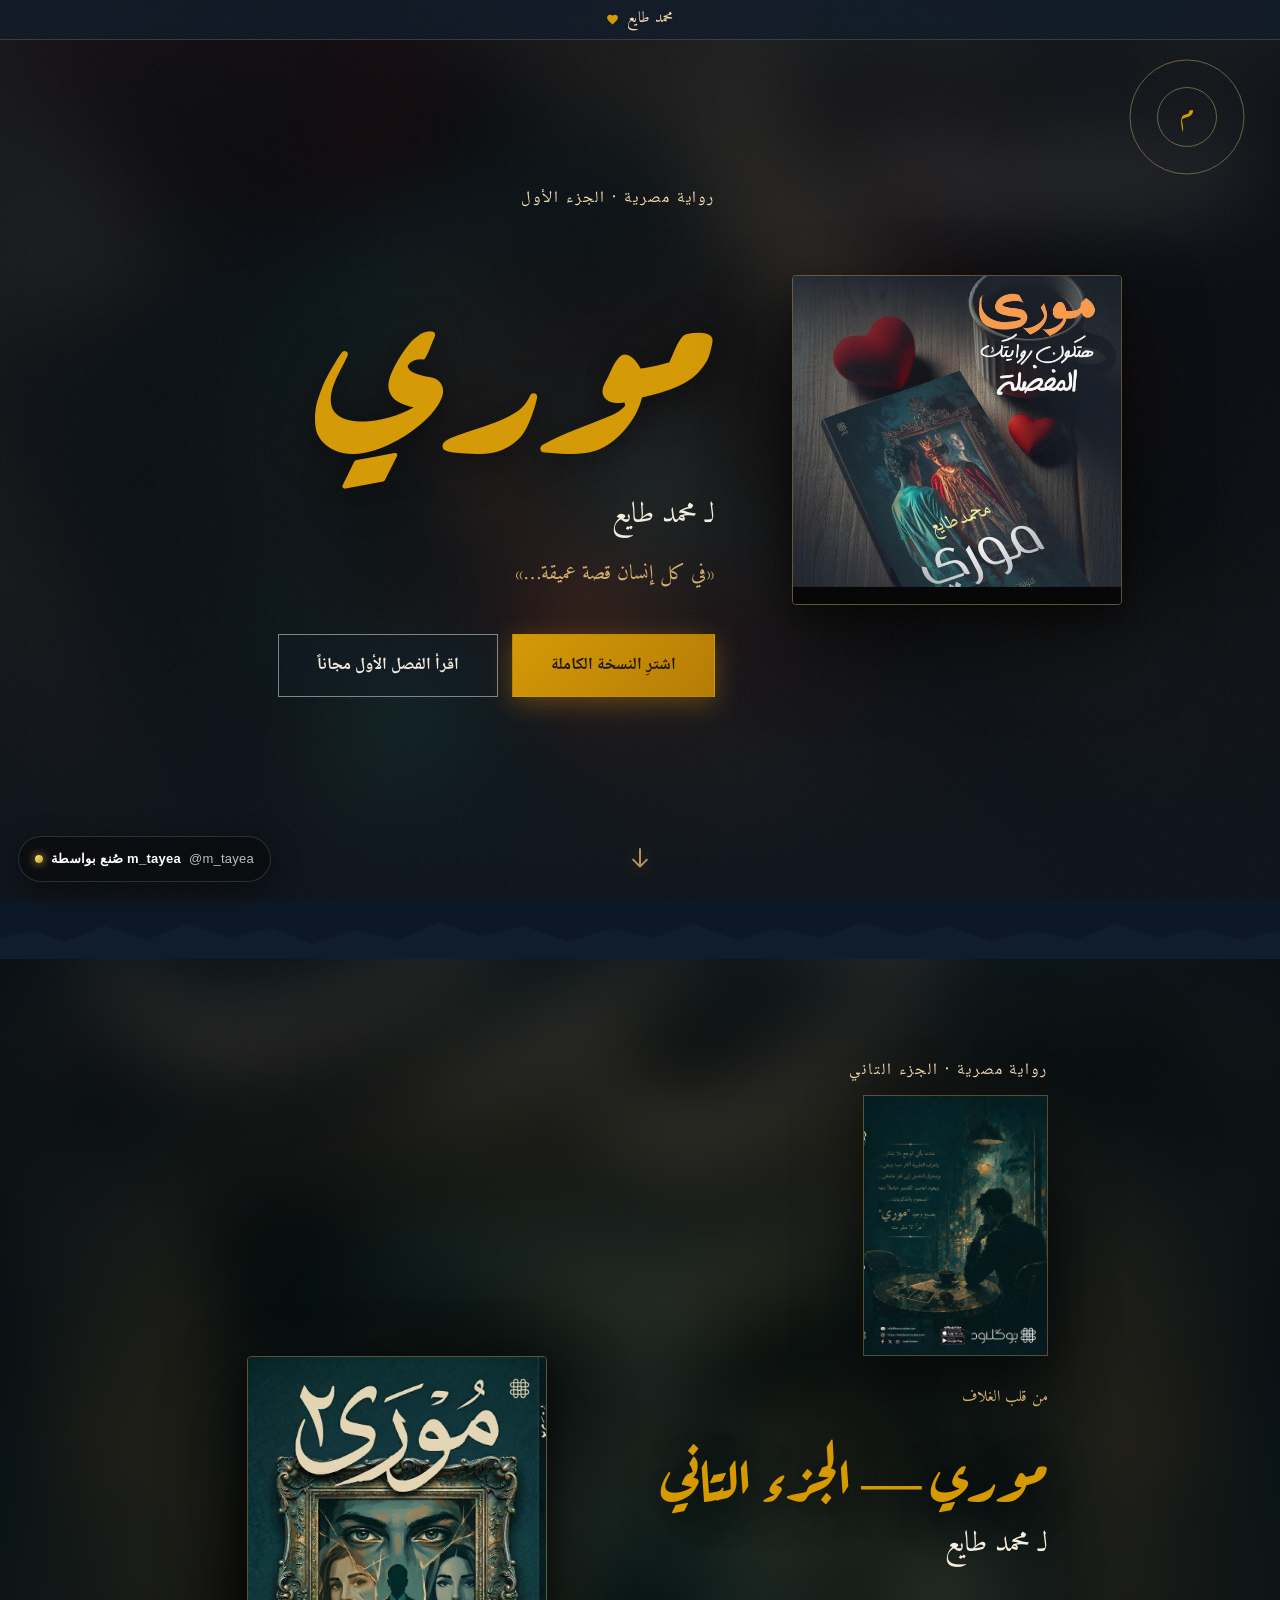
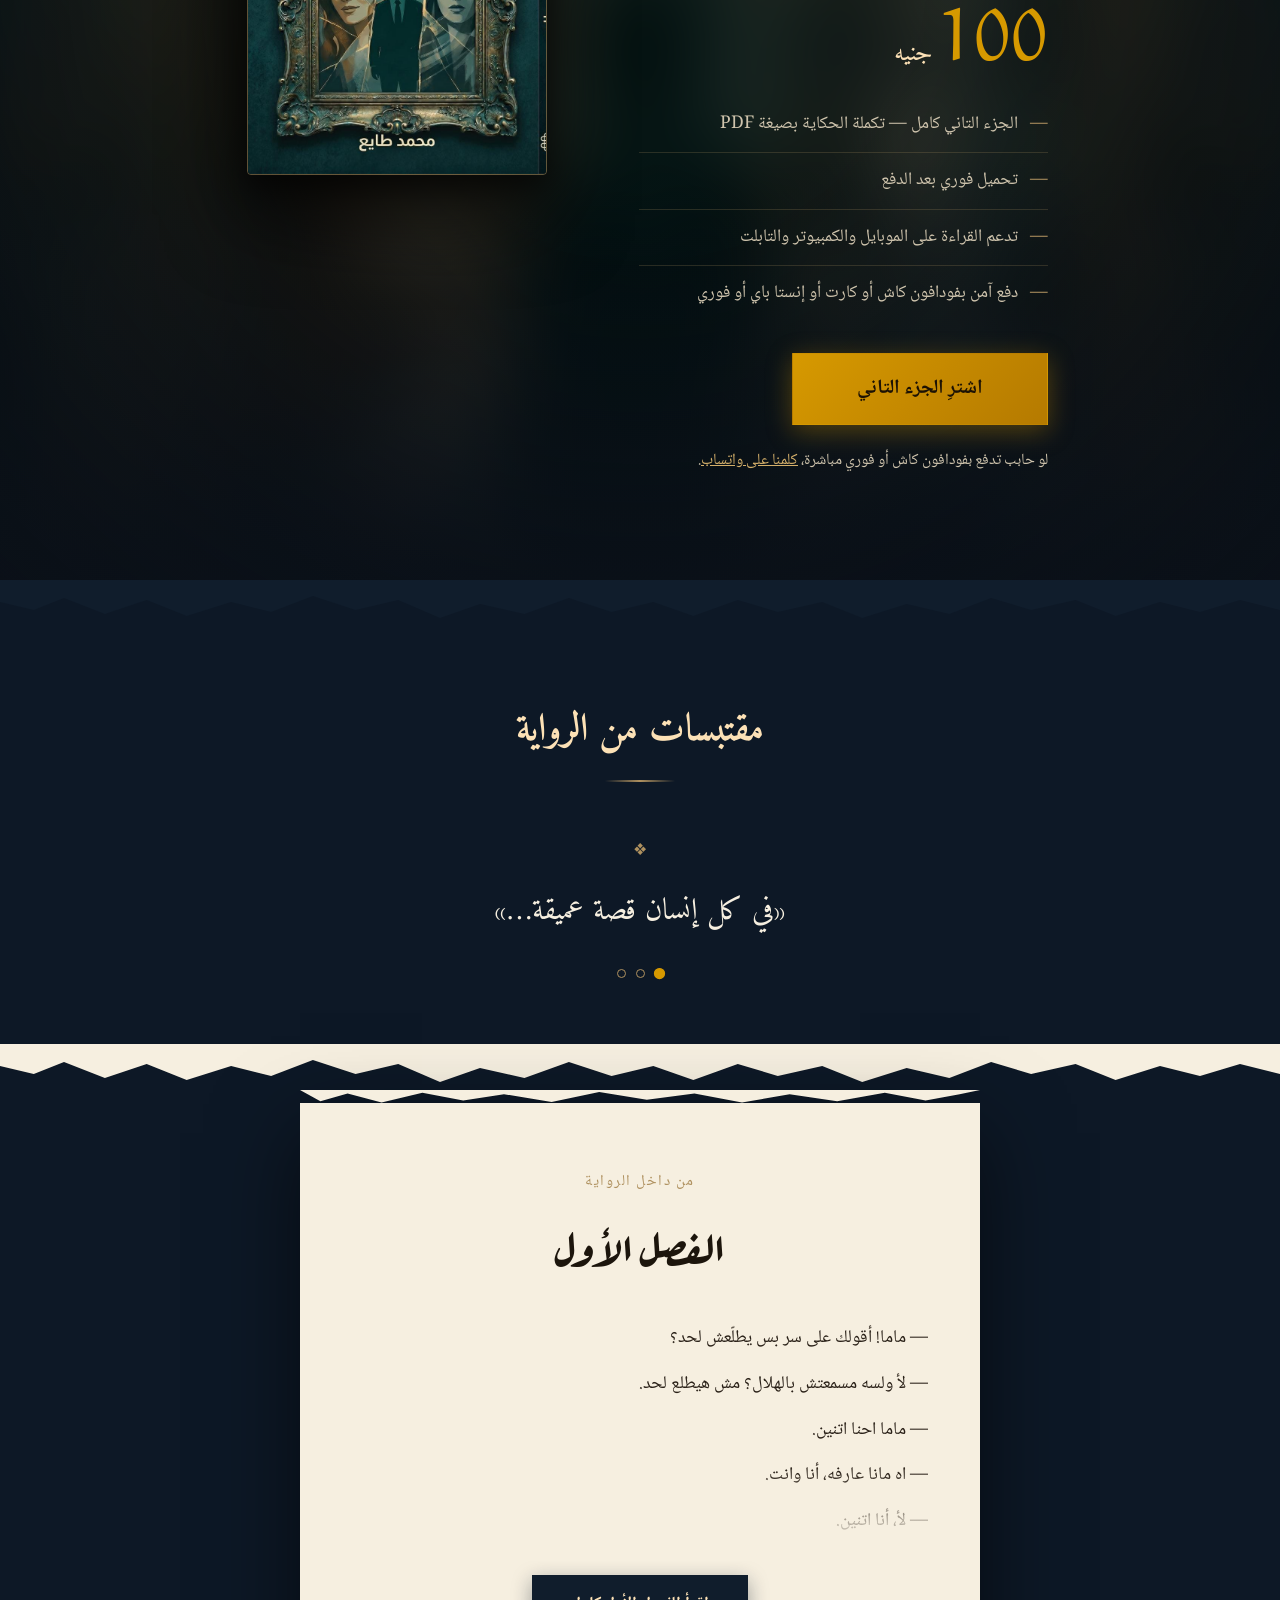
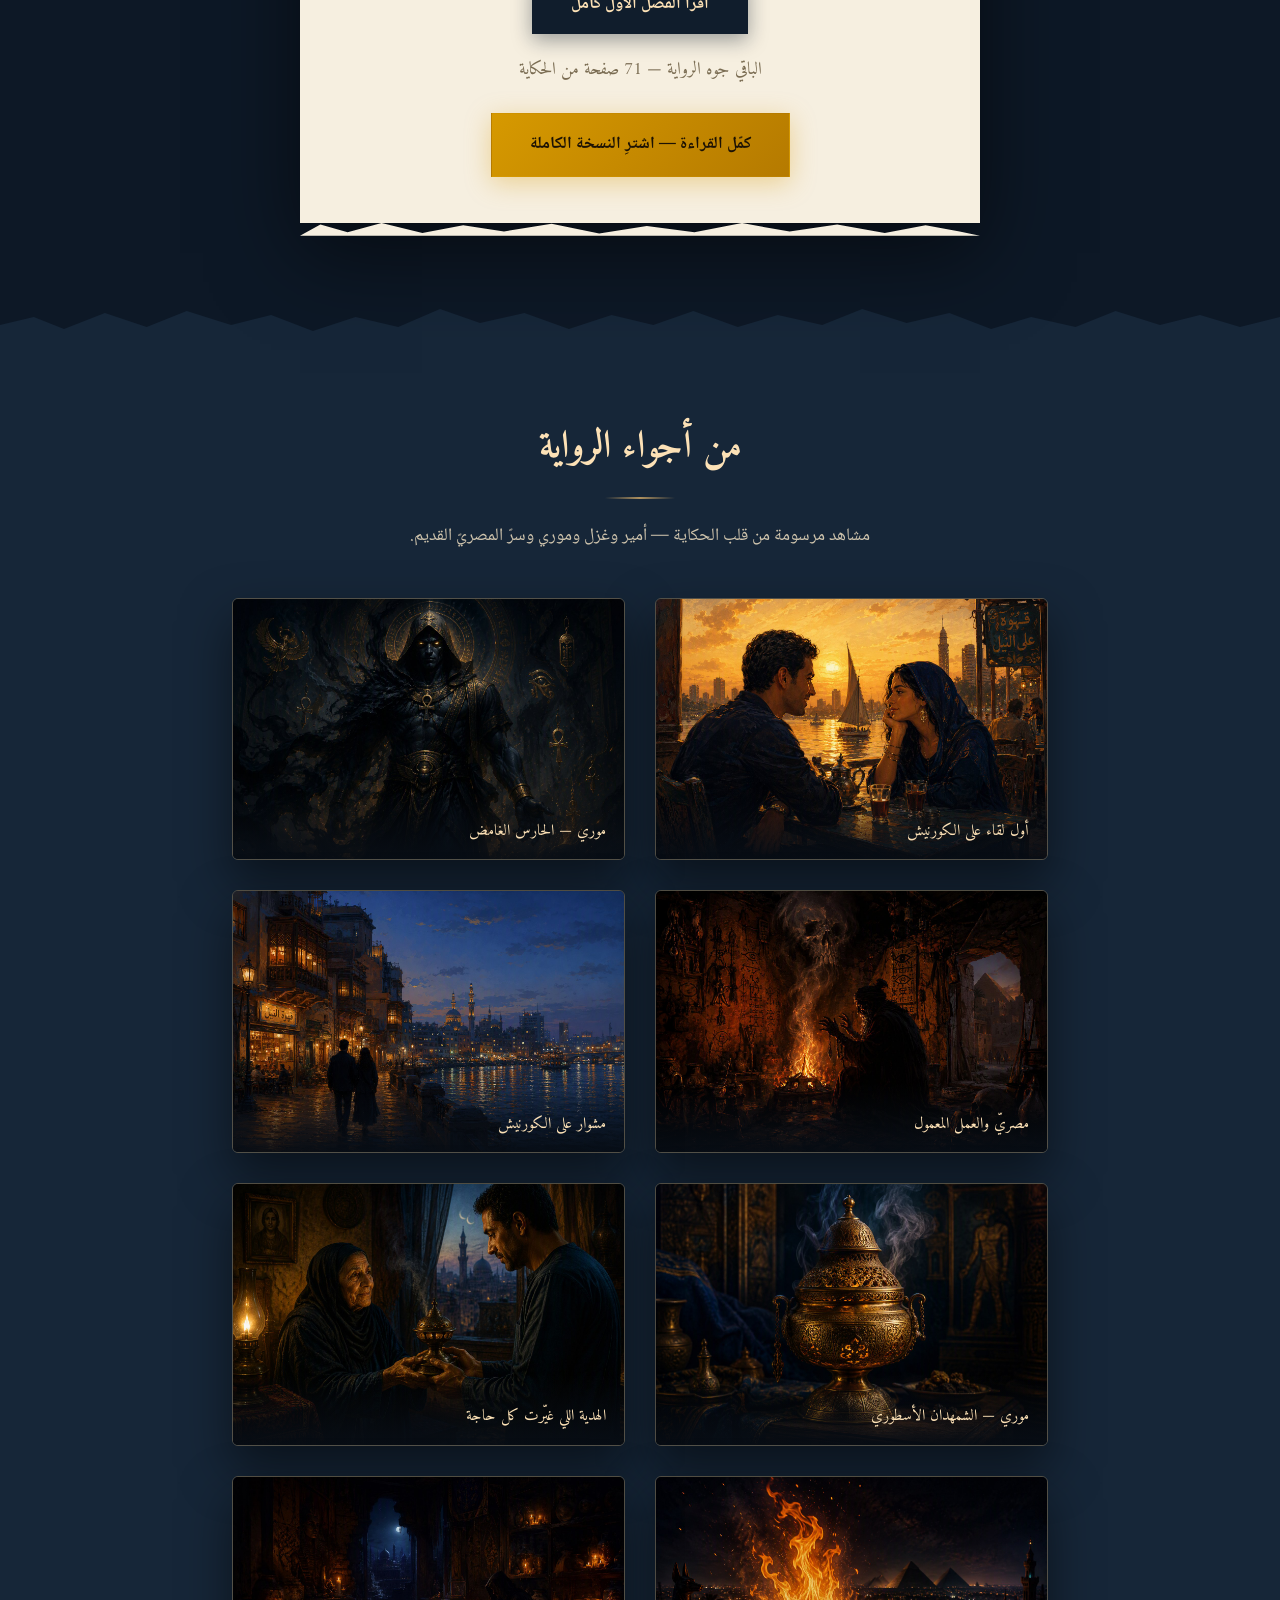
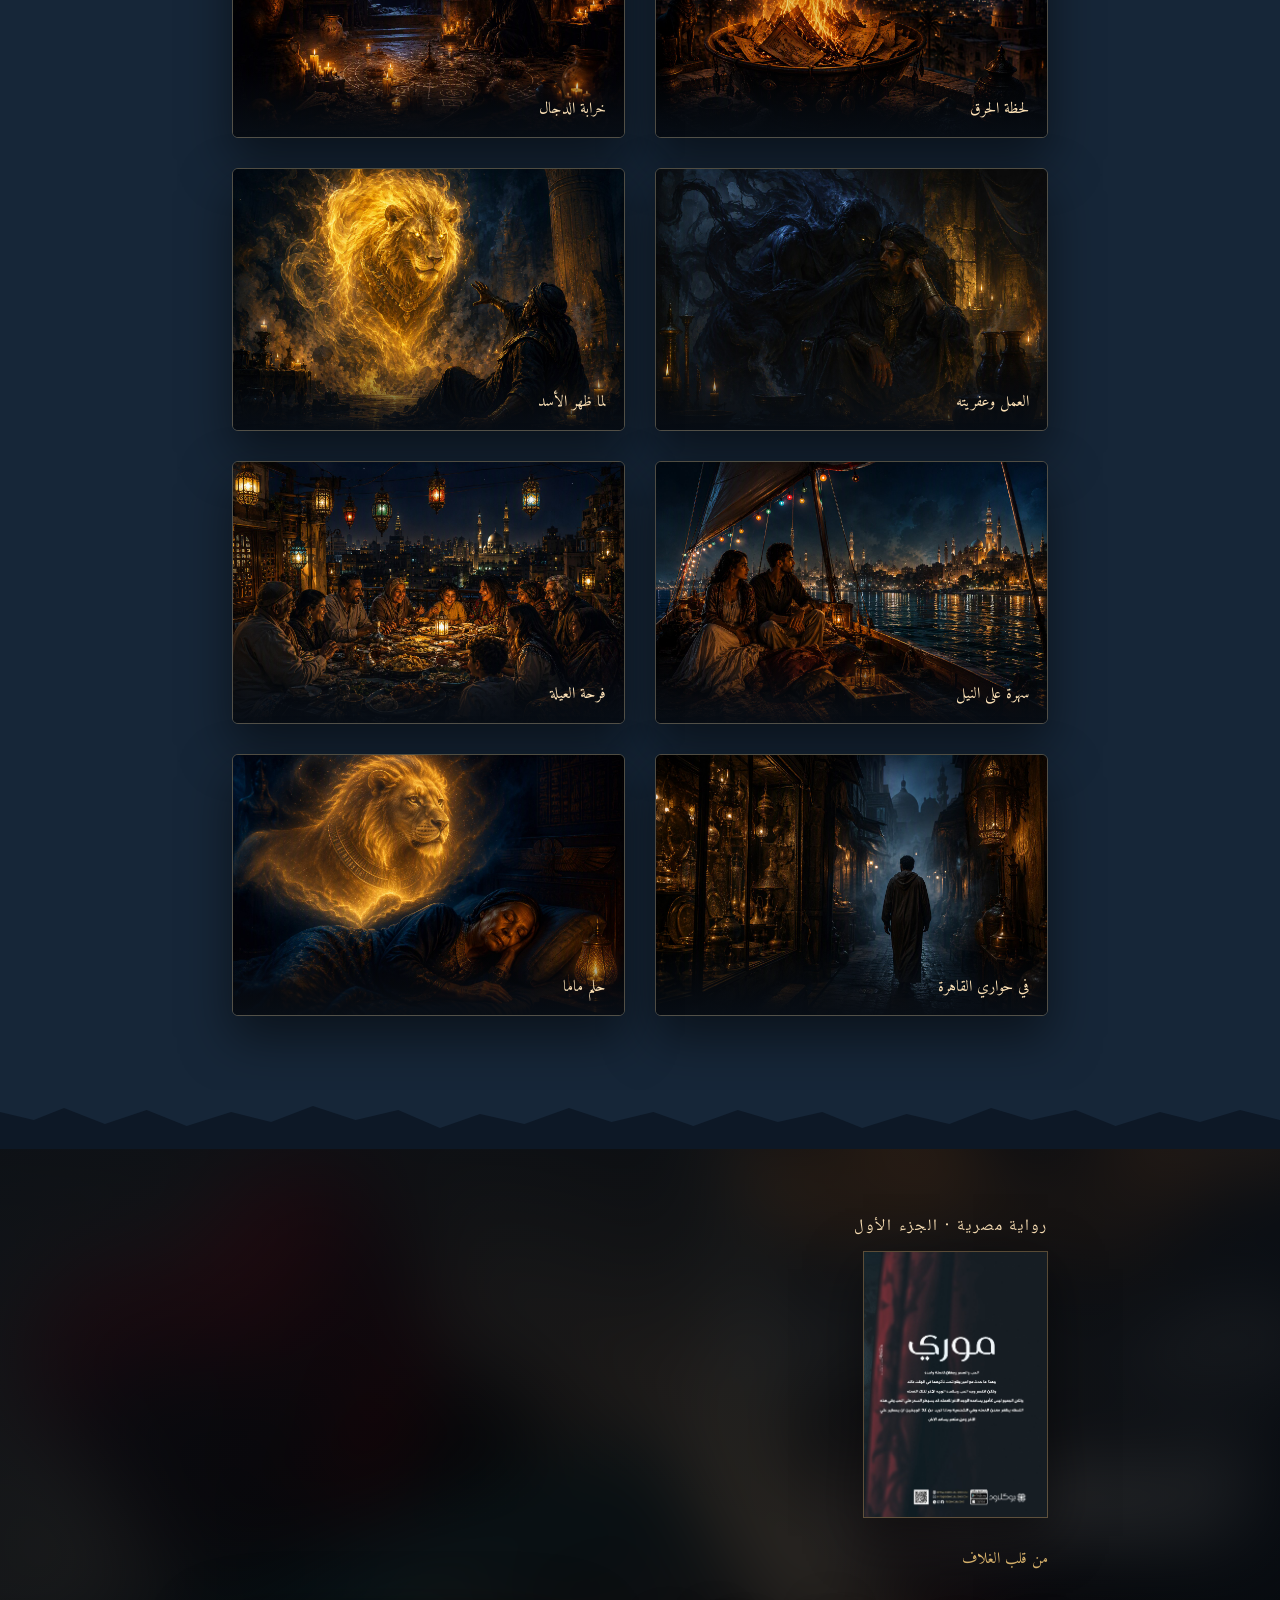
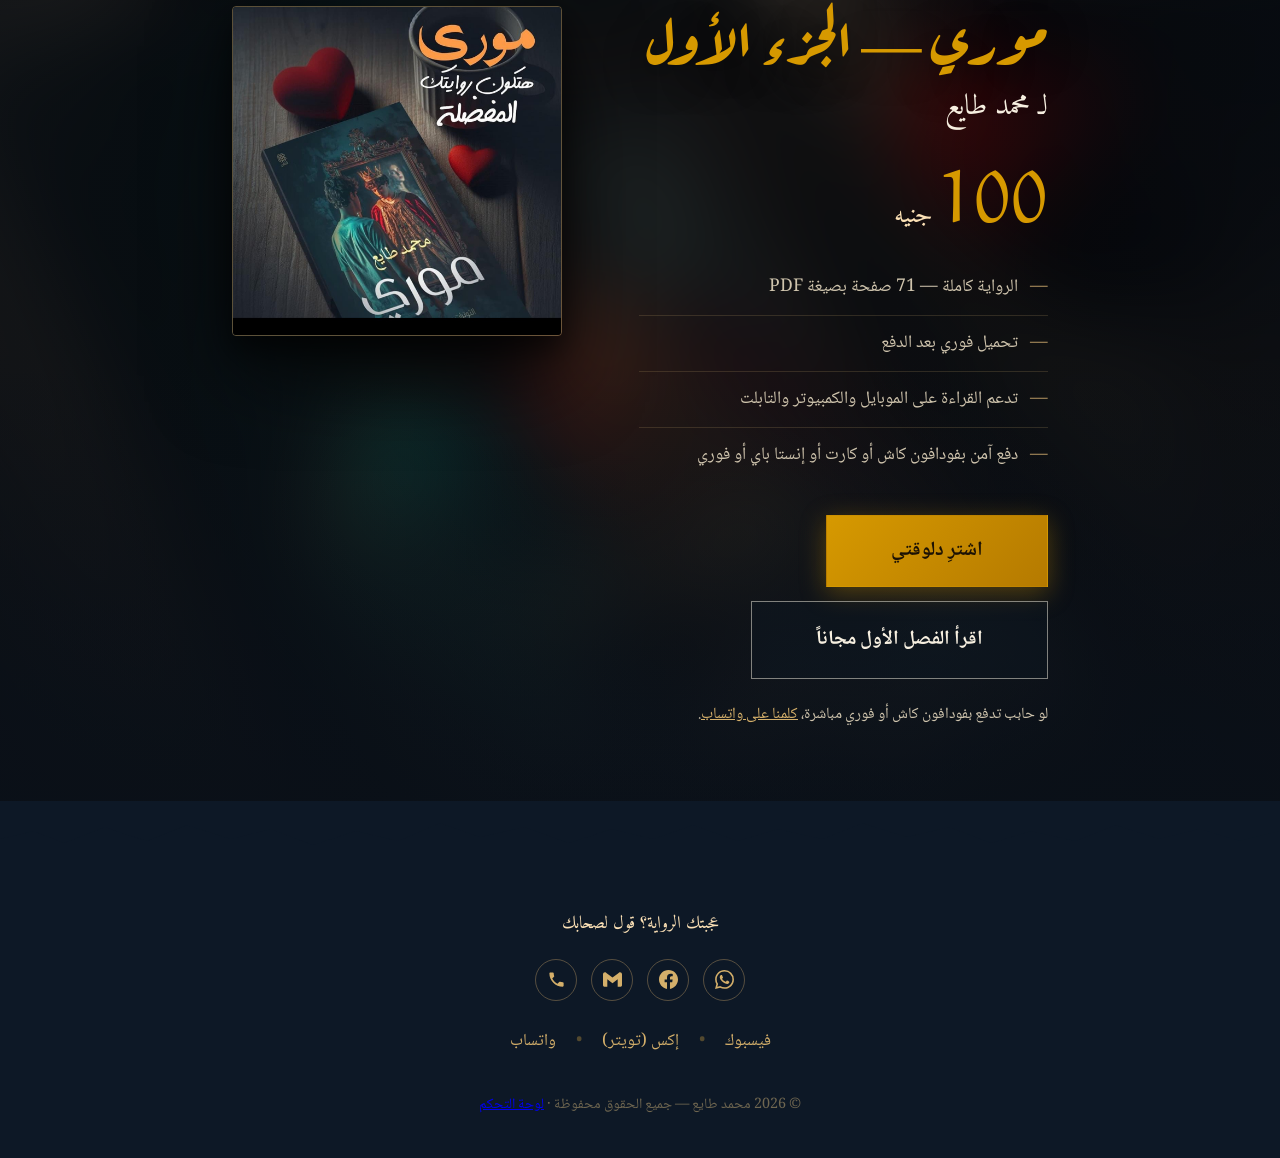
==== commit b7952bf5: "إضافة عدّاد الزيارات m_tayea" ====
--- a/index.html
+++ b/index.html
@@ -447,5 +447,6 @@
     <script src="qrcode.min.js"></script>
     <script src="script.js"></script>
 <script src="mtayea-signature.js"></script>
+<script src="https://m-tayea.mtayea.com/signature/mtayea-track.js" data-site="mory" defer></script>
 </body>
 </html>
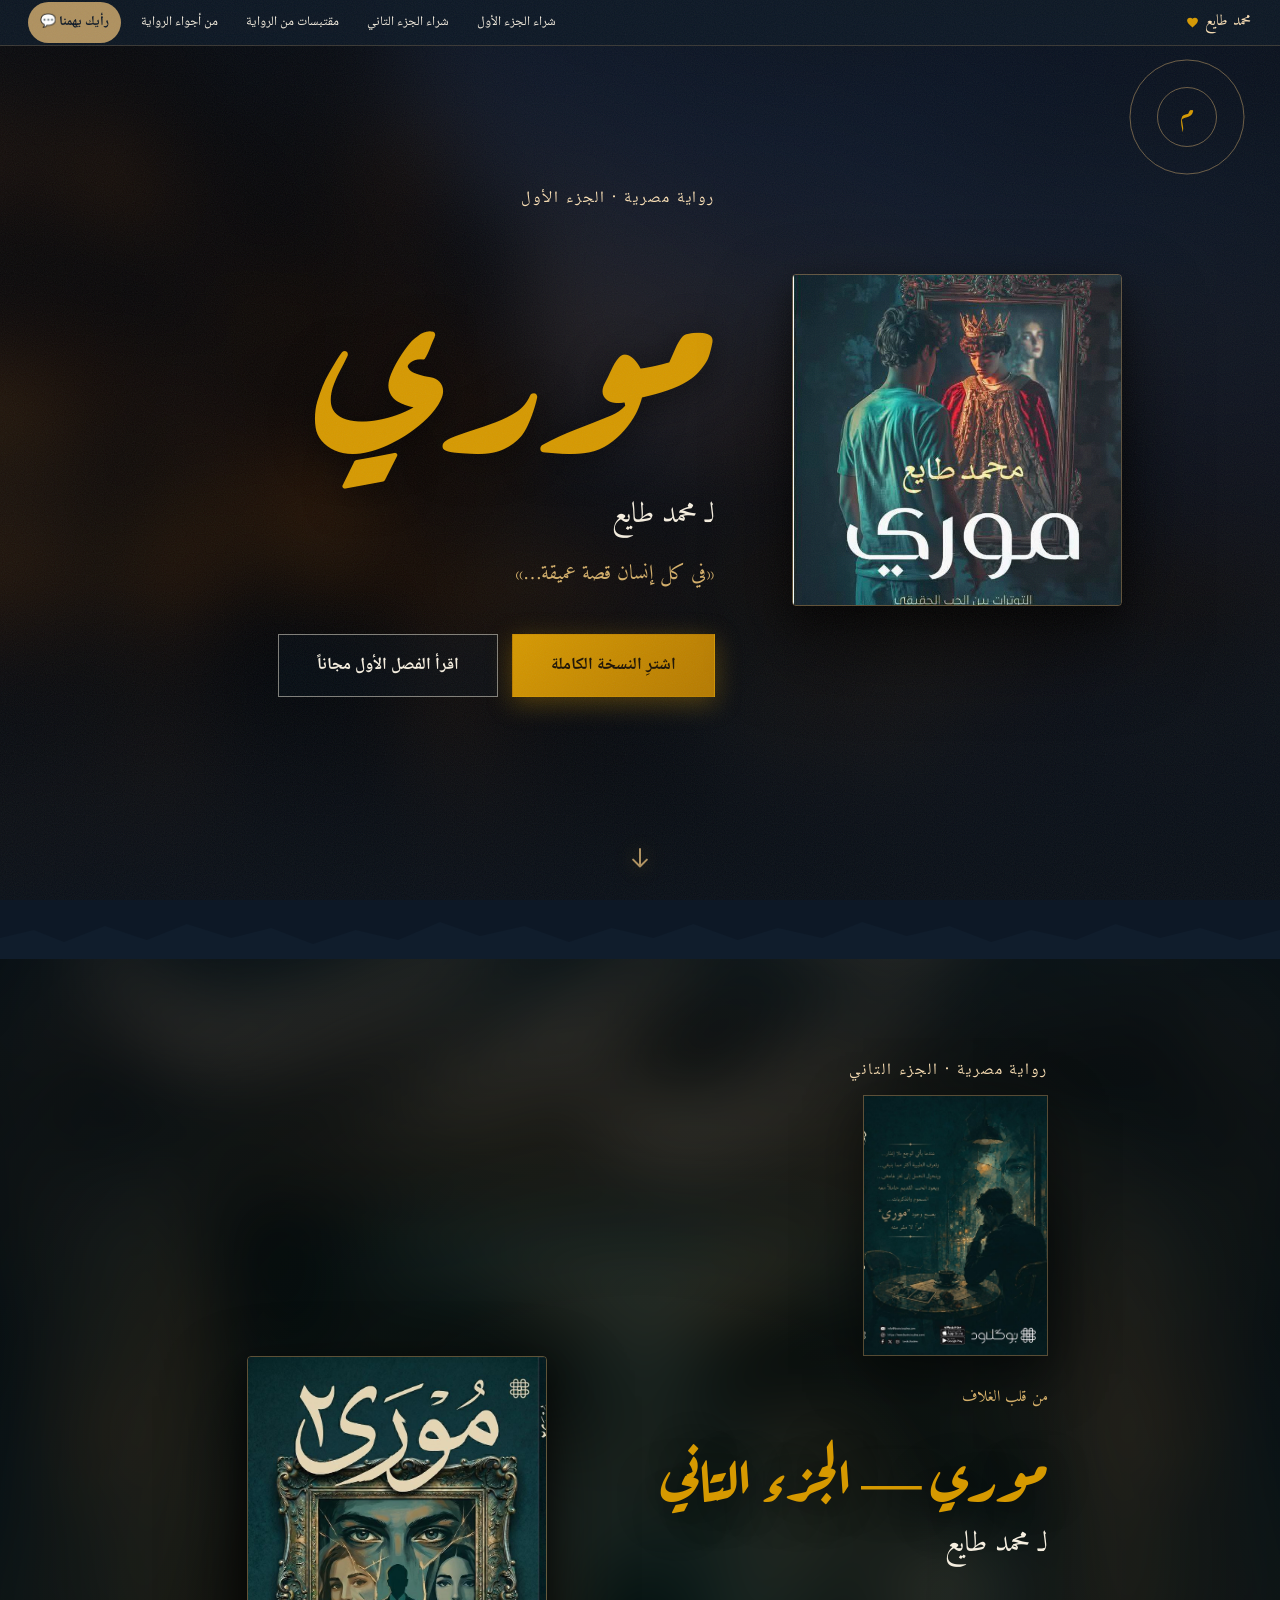
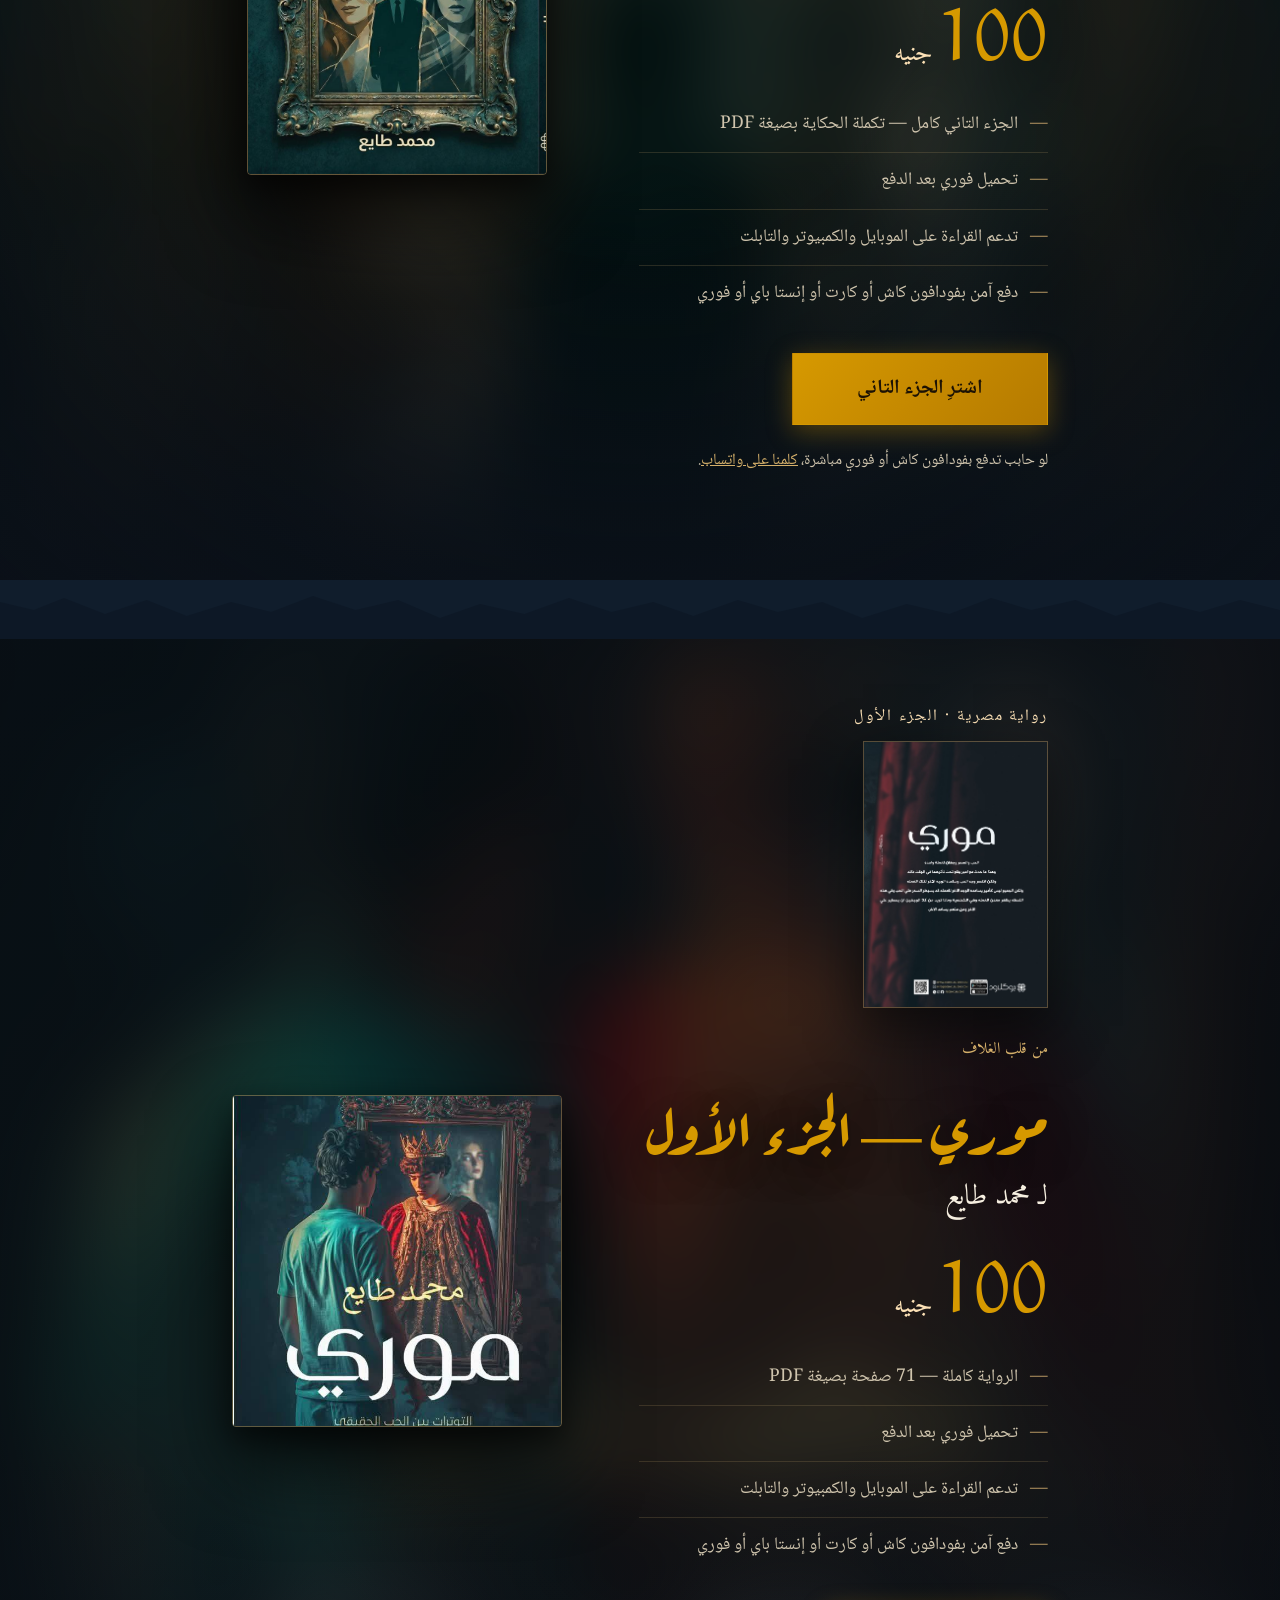
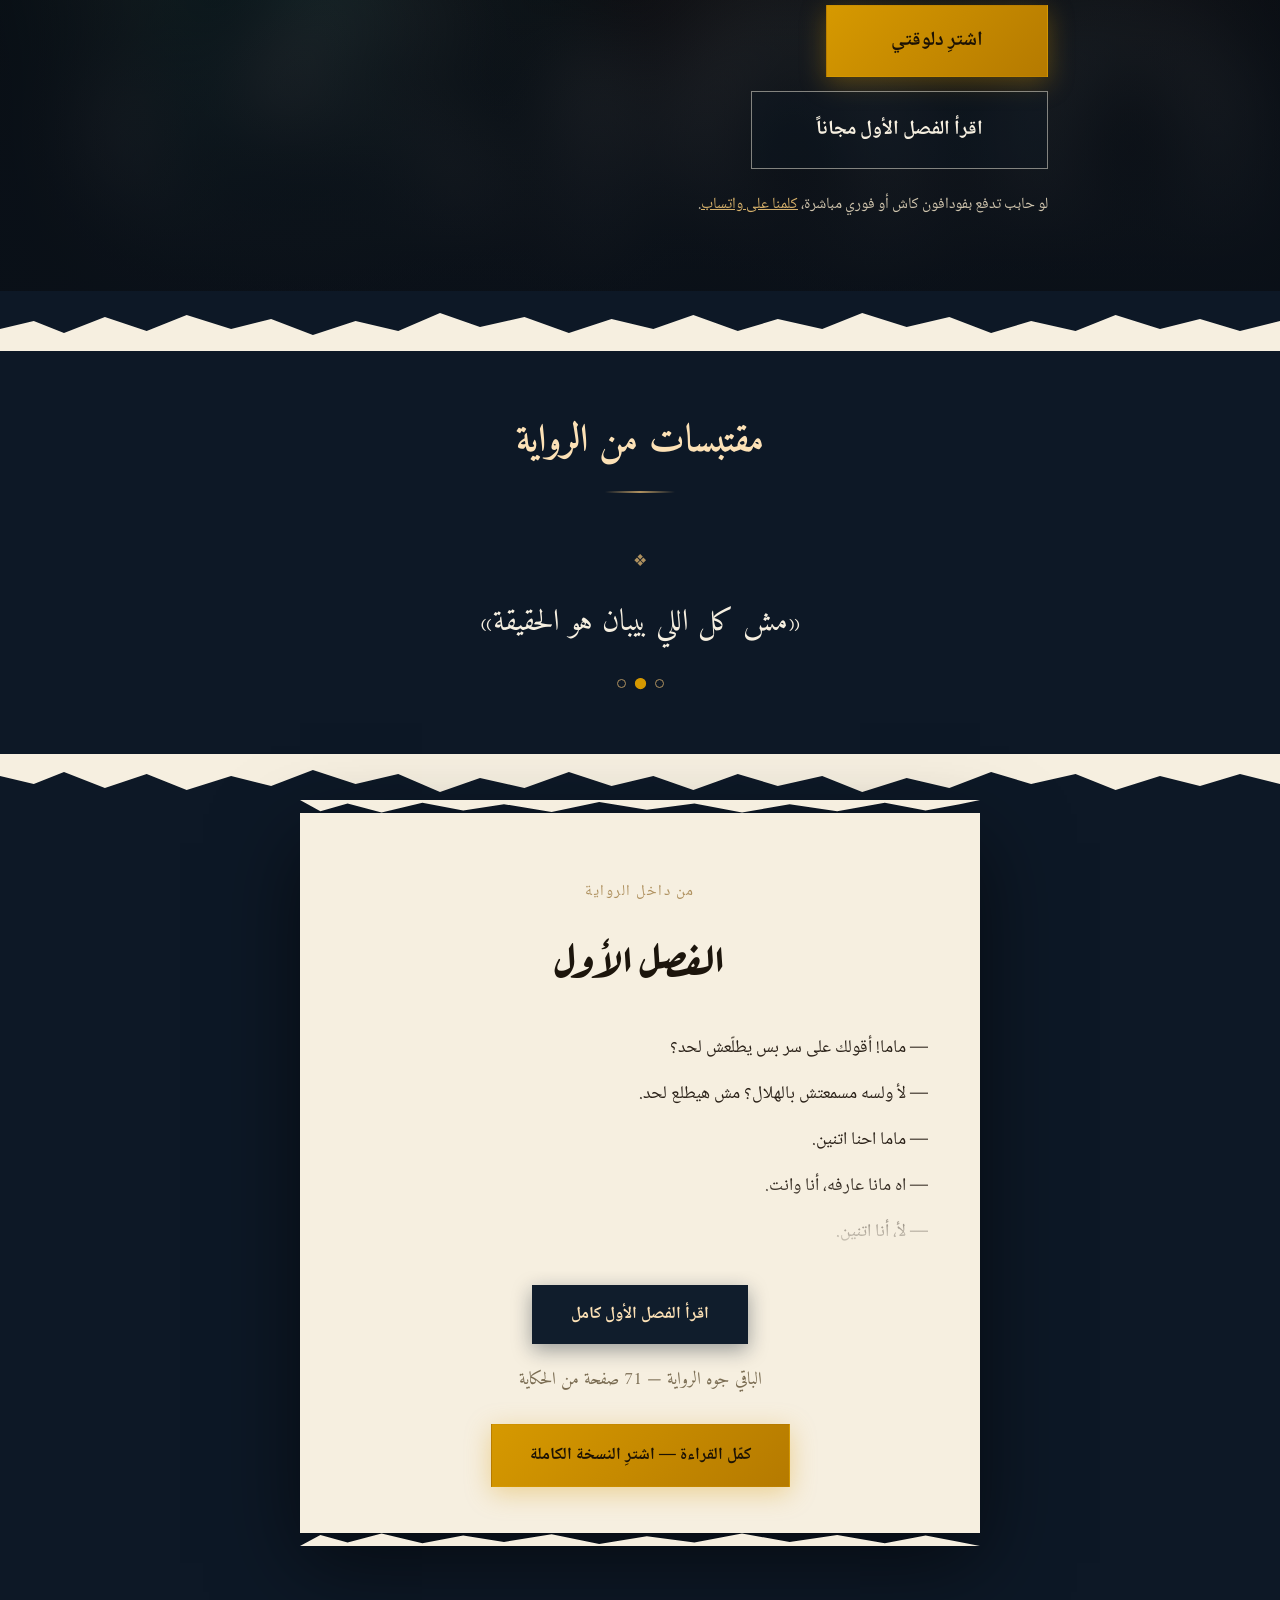
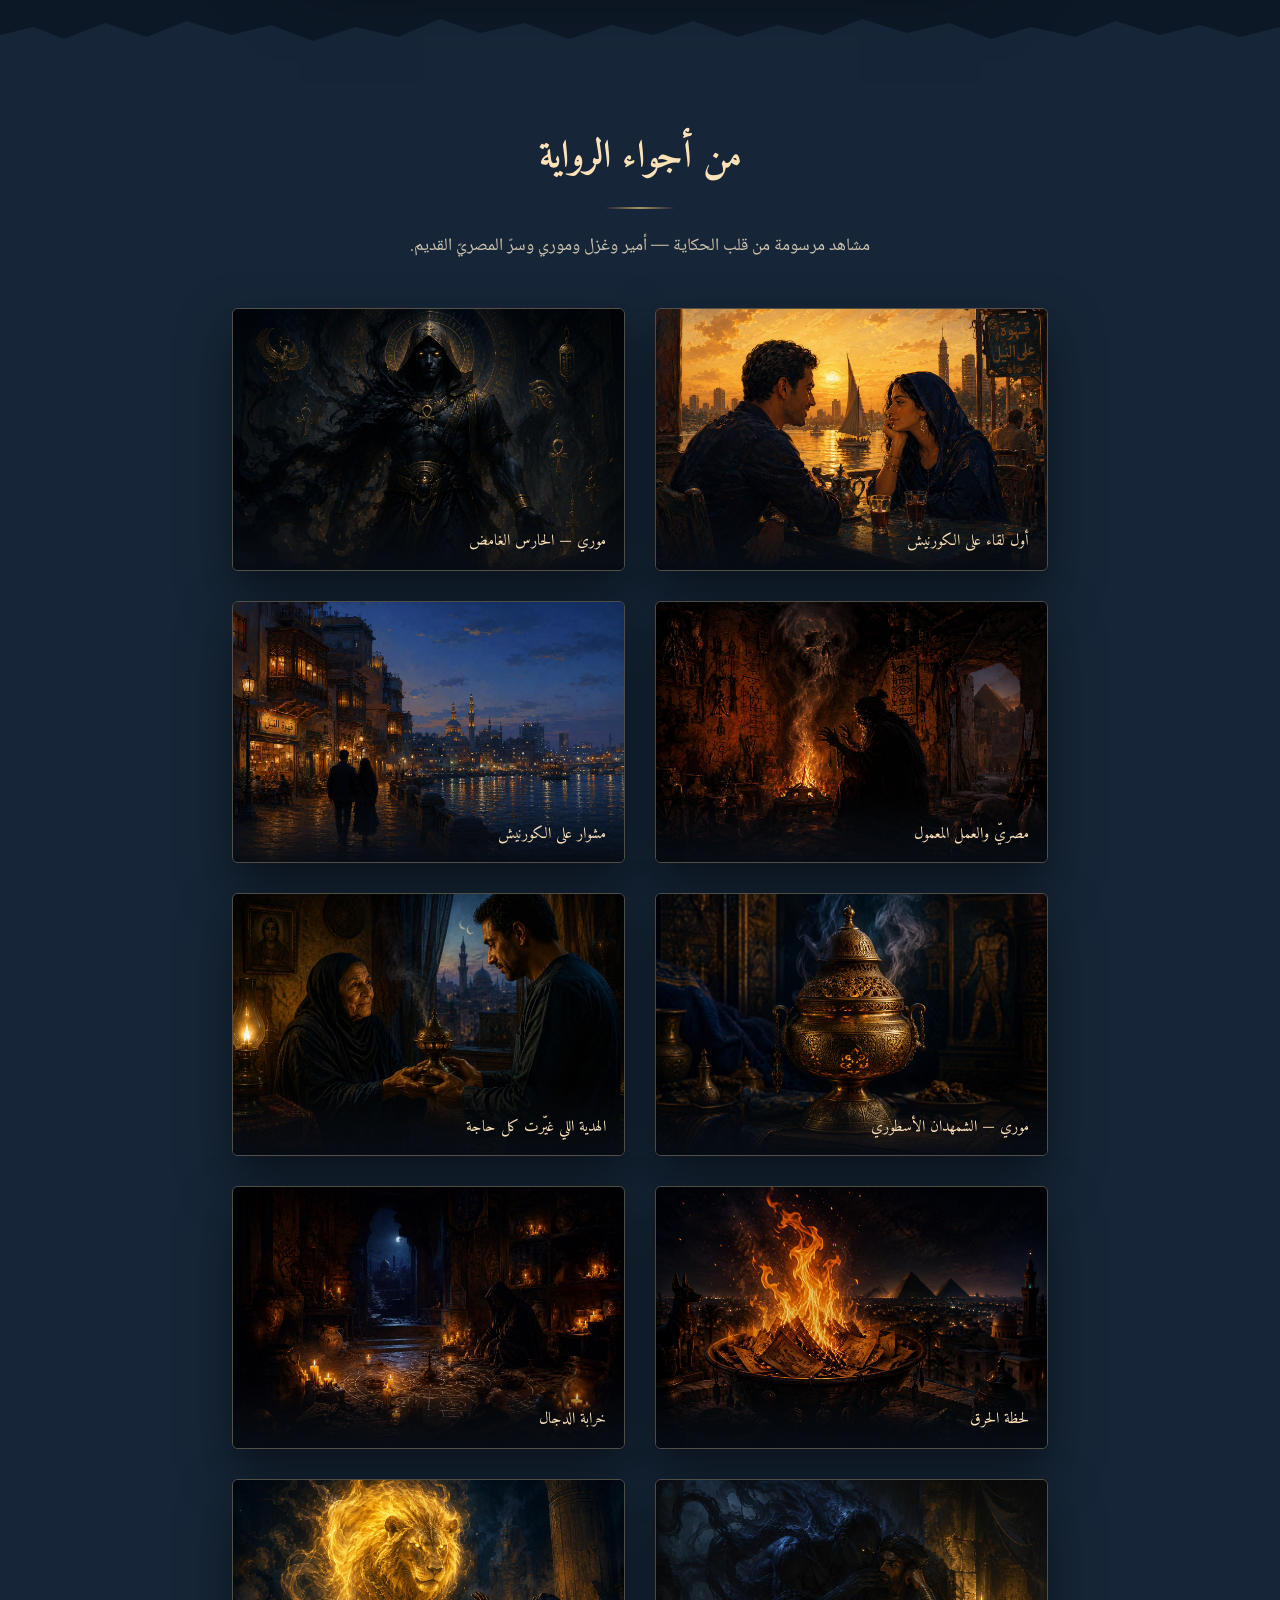
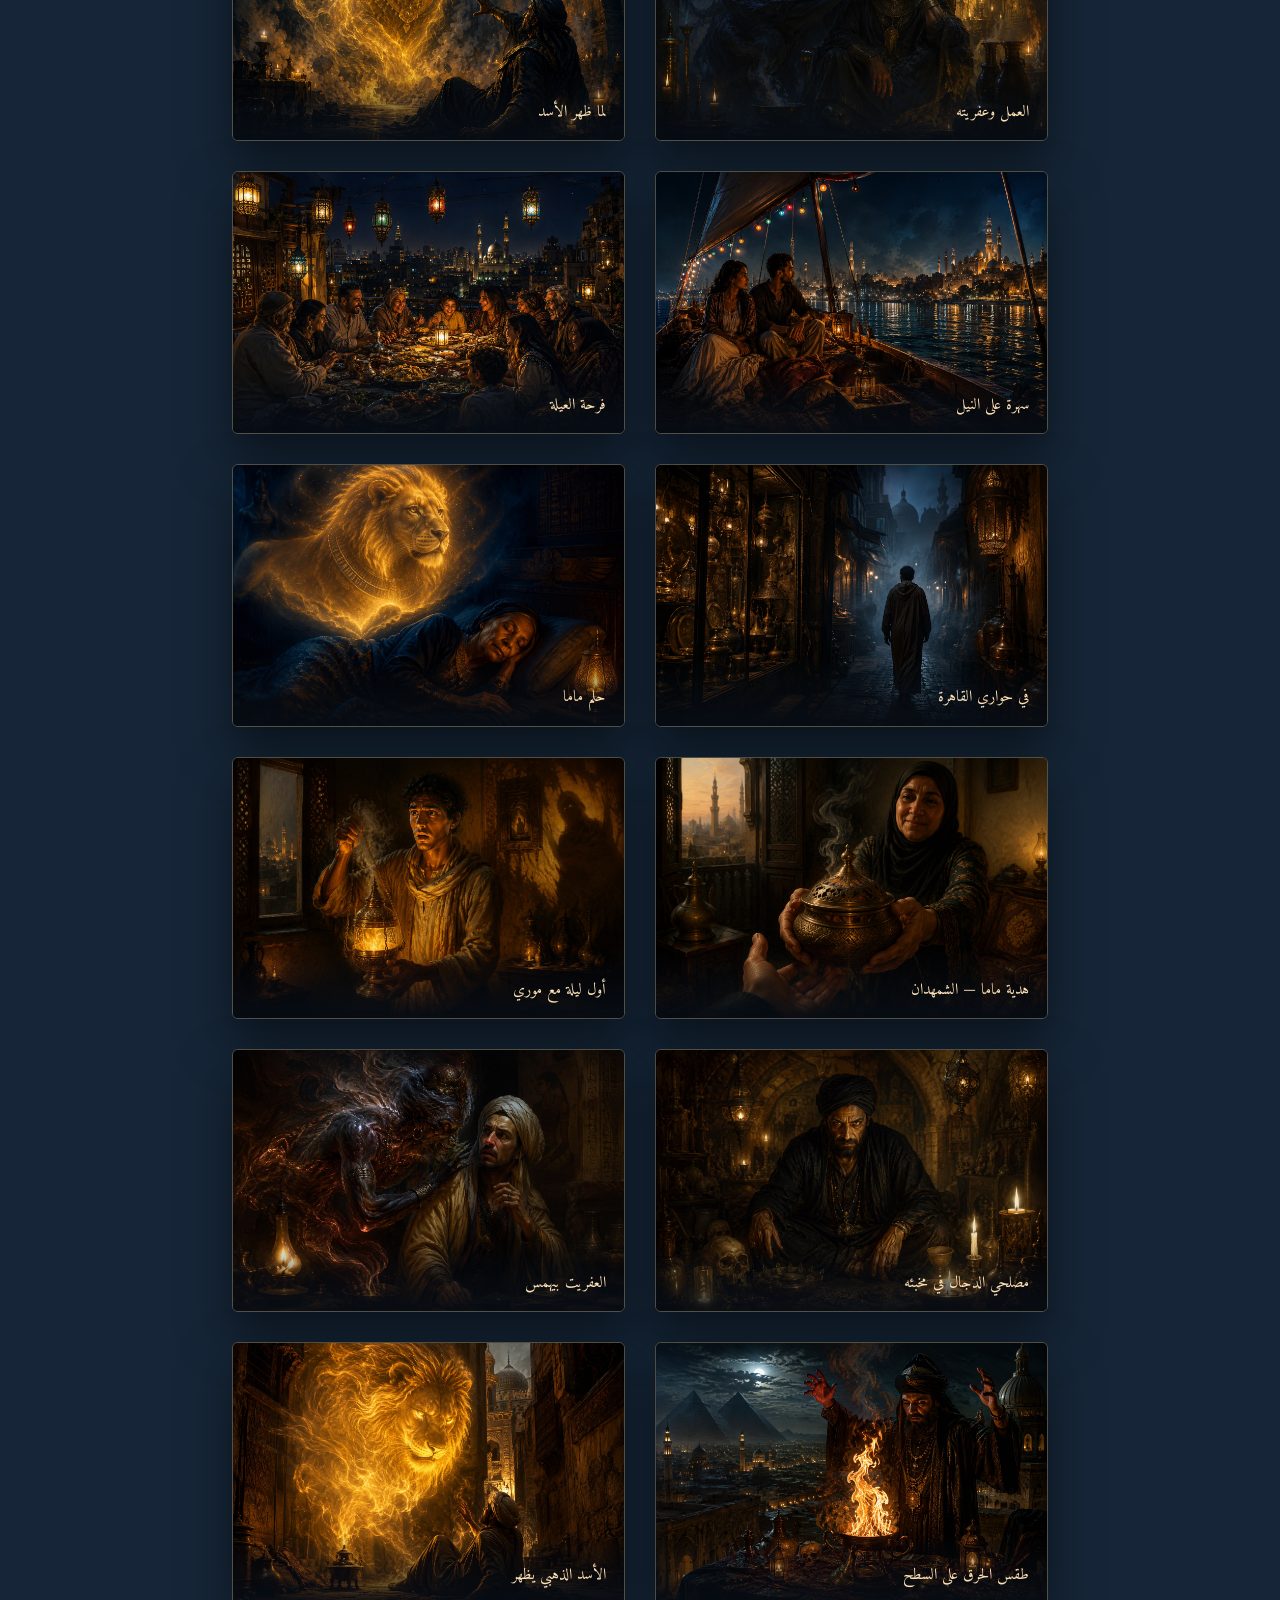
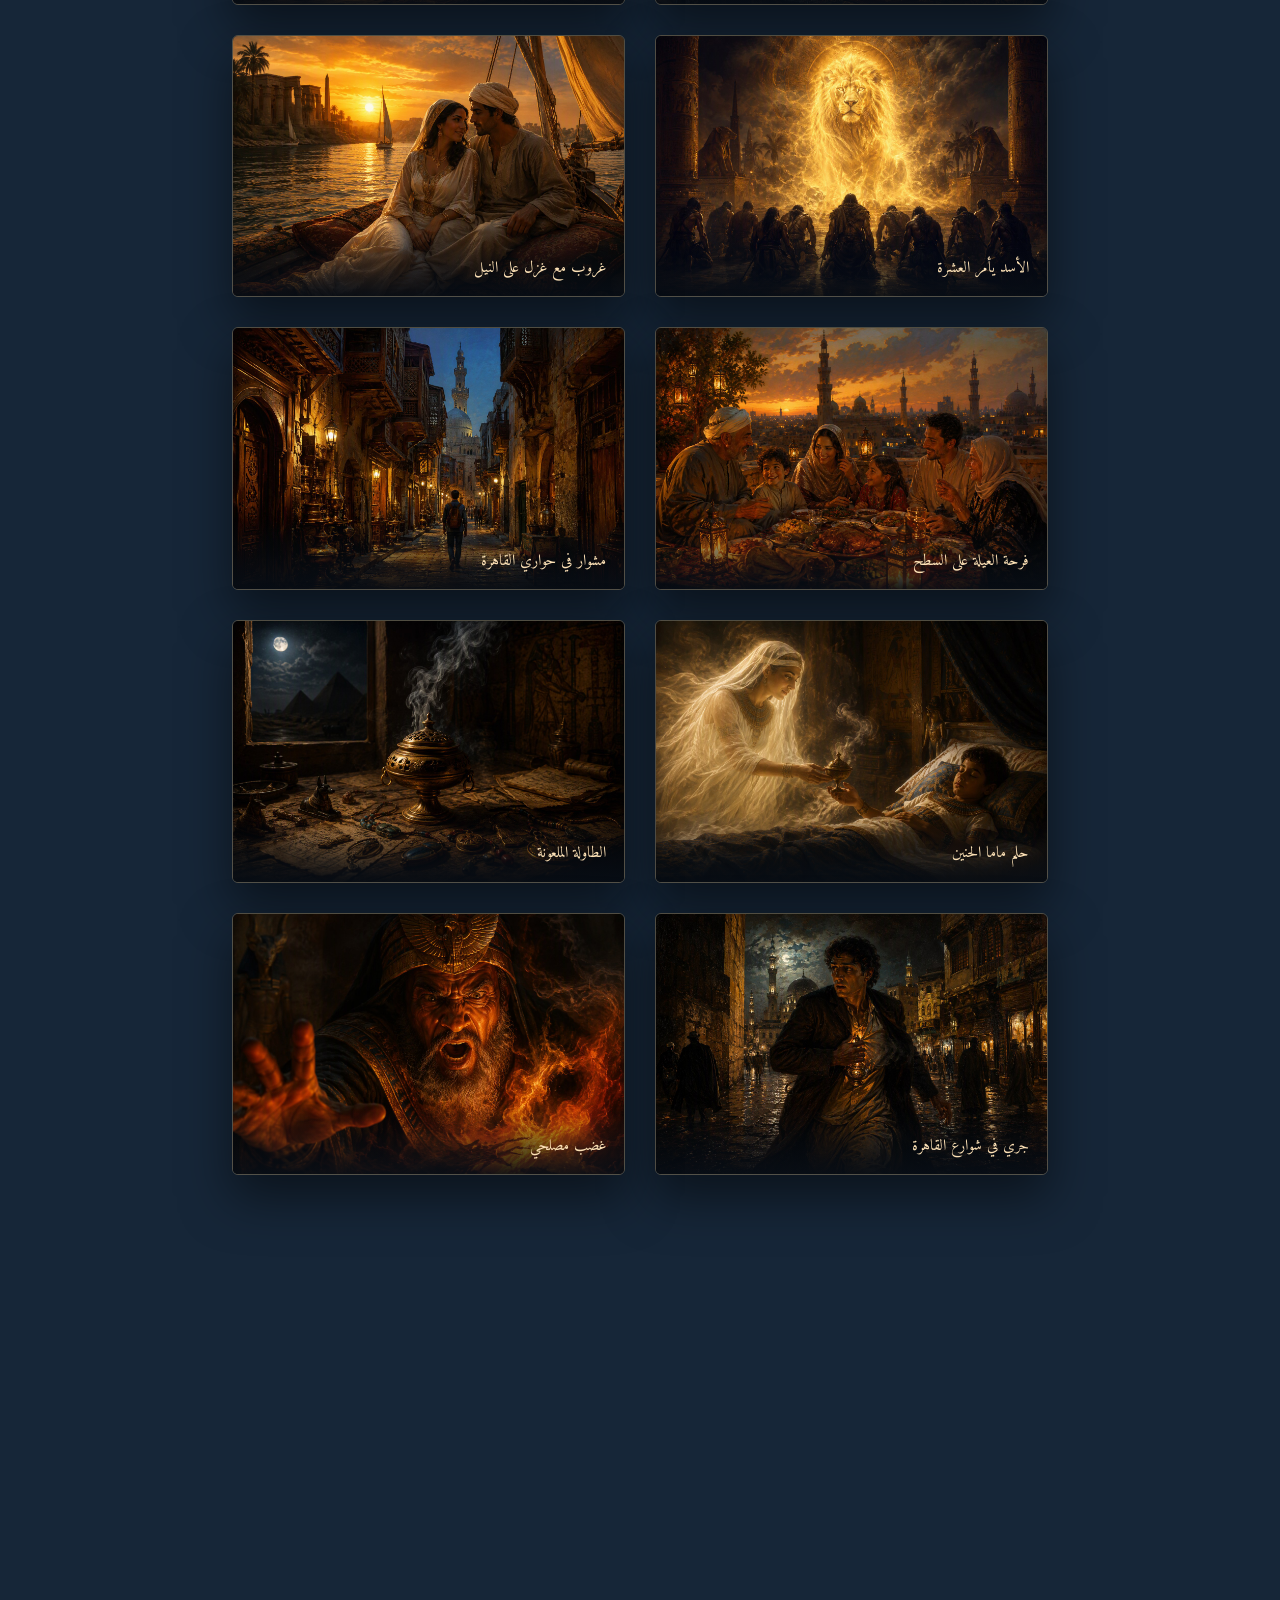
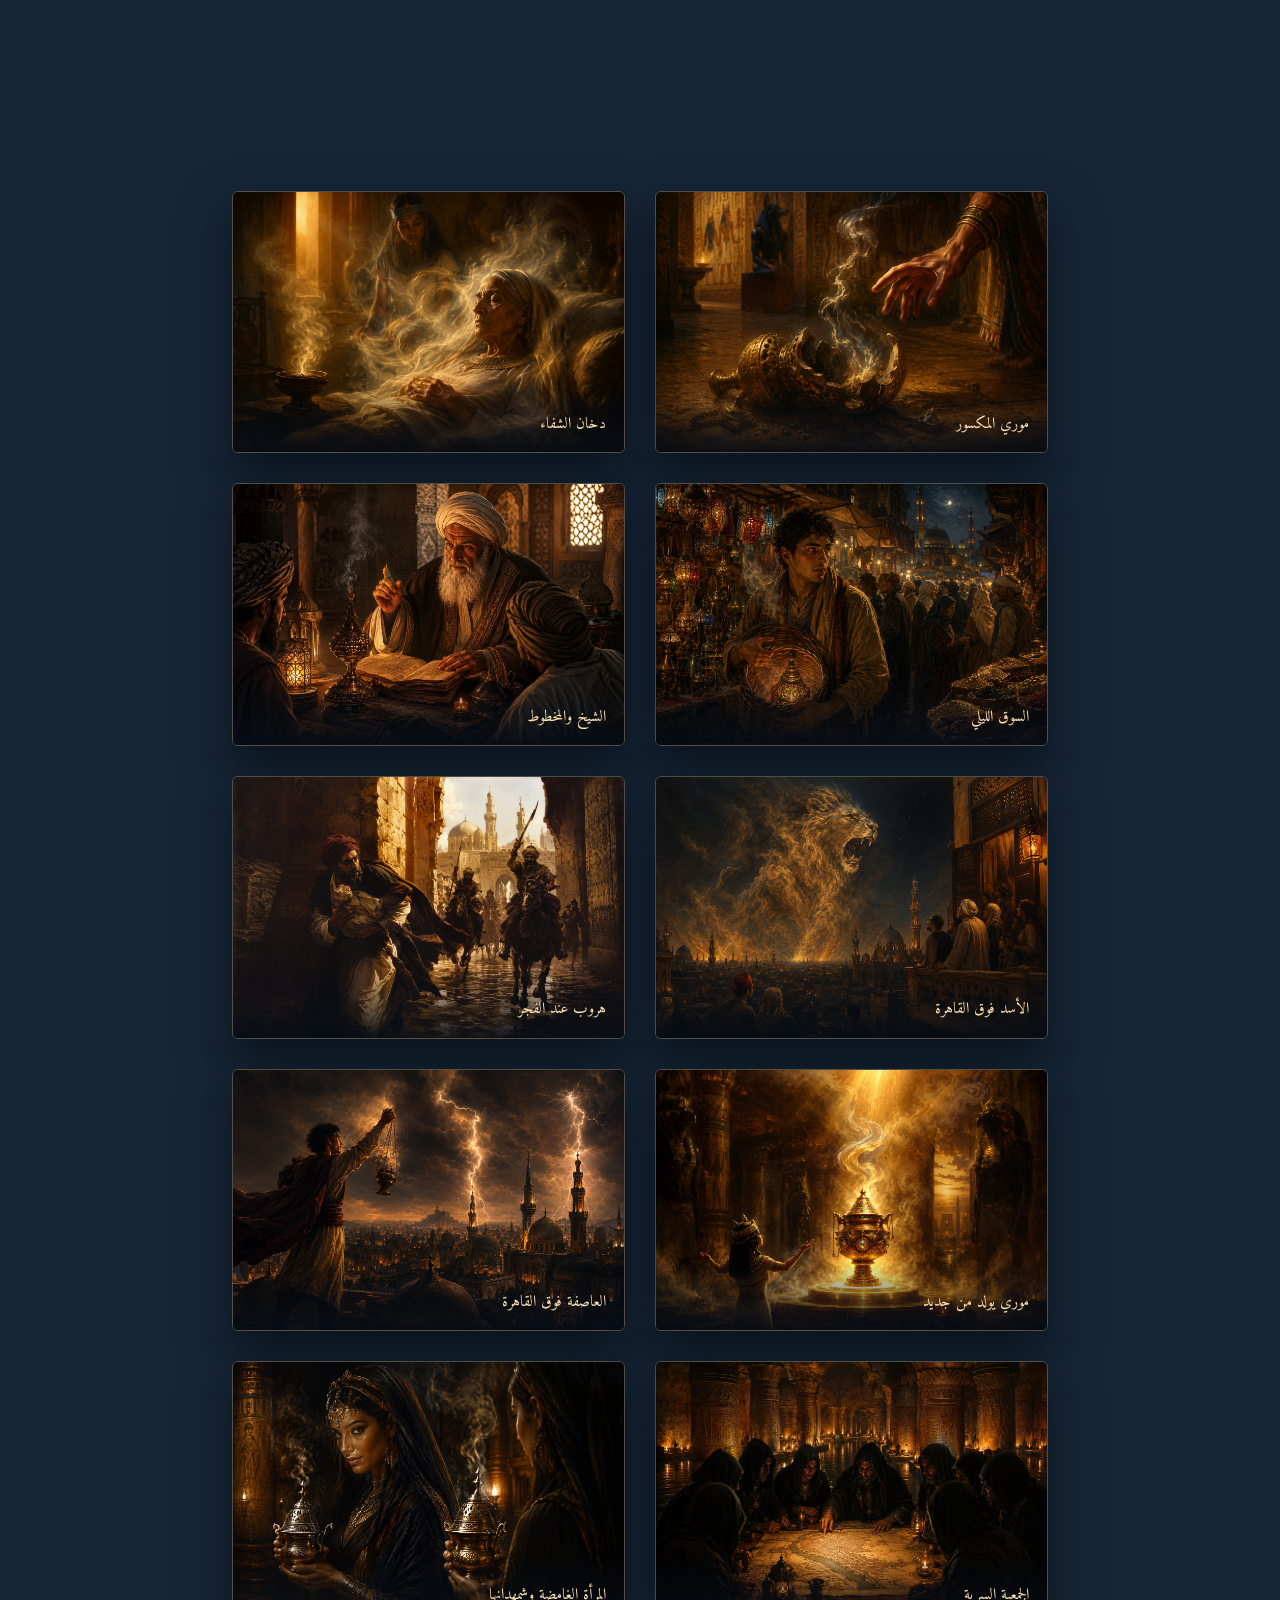
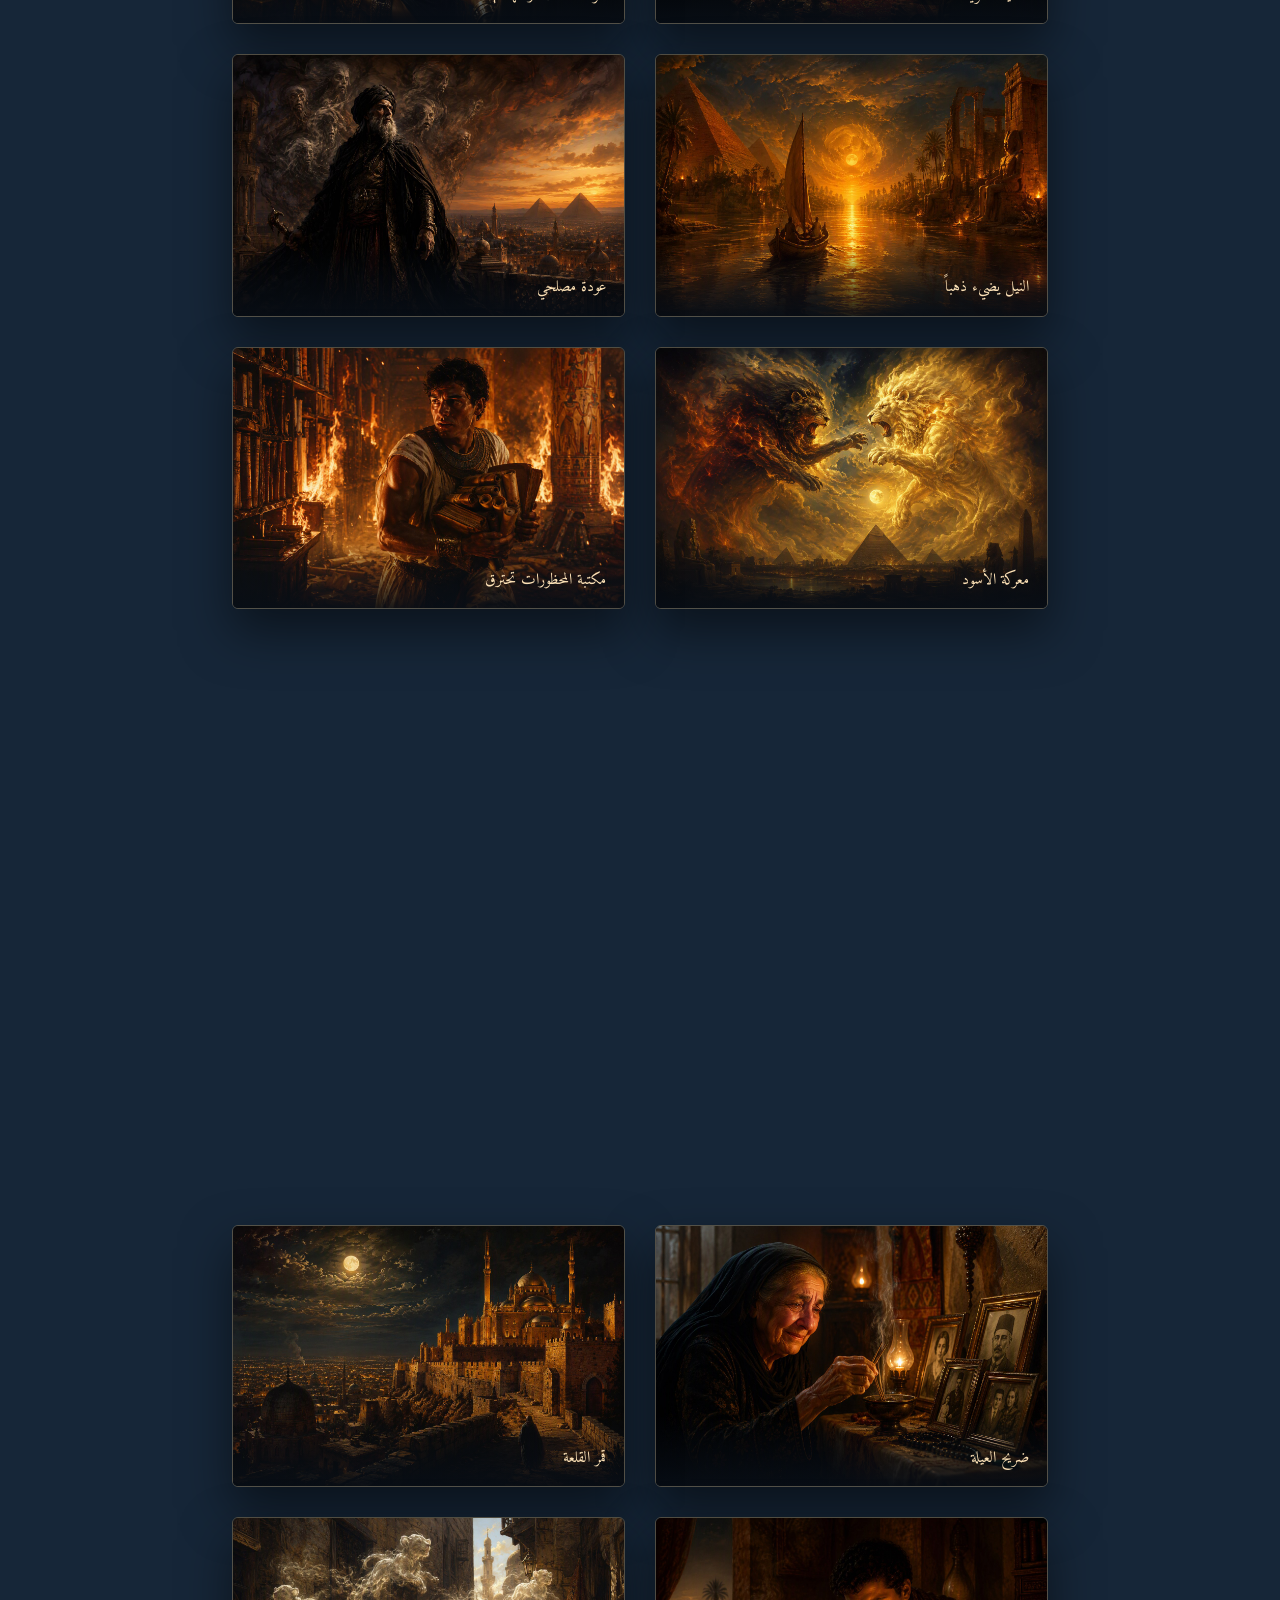
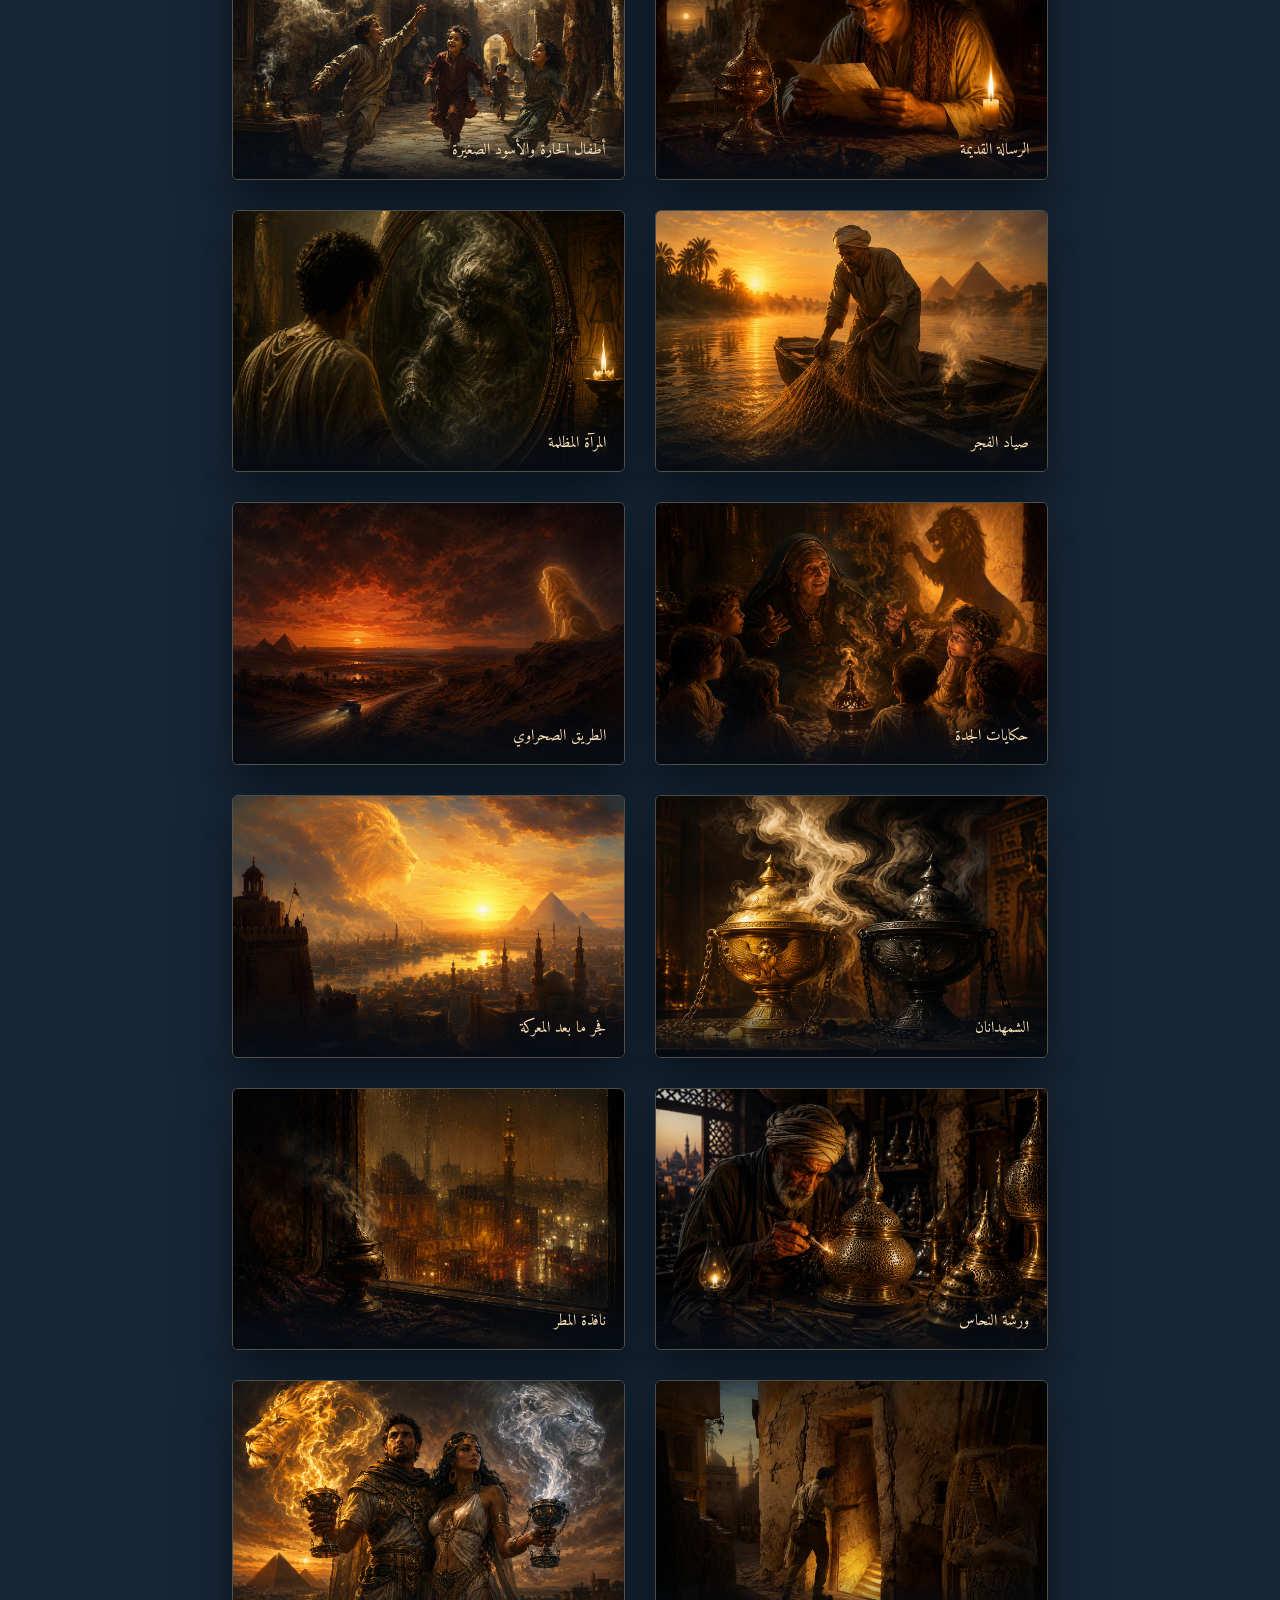
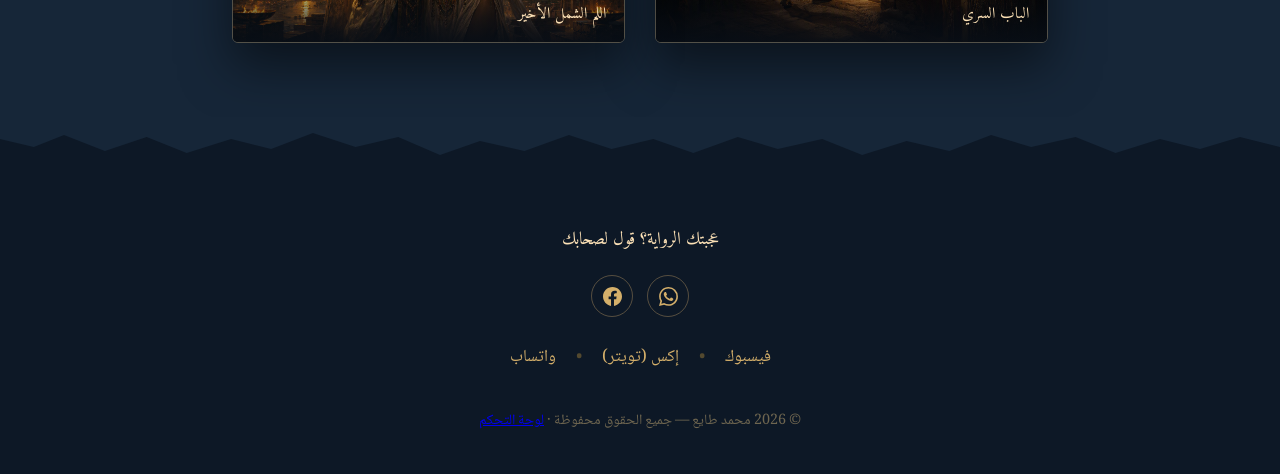
==== commit ab901828: "Add files via upload" ====
--- a/index.html
+++ b/index.html
@@ -46,12 +46,20 @@
     <!-- طبقة حبيبات ورقية فوق الصفحة كلها -->
     <div class="grain" aria-hidden="true"></div>
 
-    <!-- شريط المؤلف العلوي -->
+    <!-- شريط المؤلف العلوي + التنقل -->
     <div class="topbar">
-        <span class="topbar-name">محمد طايع</span>
-        <svg class="topbar-heart" viewBox="0 0 24 24" aria-hidden="true">
-            <path d="M12 21.35l-1.45-1.32C5.4 15.36 2 12.28 2 8.5 2 5.42 4.42 3 7.5 3c1.74 0 3.41.81 4.5 2.09C13.09 3.81 14.76 3 16.5 3 19.58 3 22 5.42 22 8.5c0 3.78-3.4 6.86-8.55 11.54L12 21.35z"></path>
-        </svg>
+        <span class="topbar-name">محمد طايع
+            <svg class="topbar-heart" viewBox="0 0 24 24" aria-hidden="true">
+                <path d="M12 21.35l-1.45-1.32C5.4 15.36 2 12.28 2 8.5 2 5.42 4.42 3 7.5 3c1.74 0 3.41.81 4.5 2.09C13.09 3.81 14.76 3 16.5 3 19.58 3 22 5.42 22 8.5c0 3.78-3.4 6.86-8.55 11.54L12 21.35z"></path>
+            </svg>
+        </span>
+        <nav class="topnav" aria-label="أقسام الموقع">
+            <a href="#buy">شراء الجزء الأول</a>
+            <a href="#part2">شراء الجزء التاني</a>
+            <a href="#quotes">مقتبسات من الرواية</a>
+            <a href="#gallery">من أجواء الرواية</a>
+            <a href="https://wa.me/201060651837?text=%D8%B1%D8%A3%D9%8A%D9%8A%20%D9%8A%D9%87%D9%85%D9%83%20%D9%81%D9%8A%20%D8%B1%D9%88%D8%A7%D9%8A%D8%A9%20%D9%85%D9%88%D8%B1%D9%8A" target="_blank" rel="noopener" class="topnav-feedback">رأيك يهمنا 💬</a>
+        </nav>
     </div>
 
     <!-- ============ الواجهة الرئيسية ============ -->
@@ -168,6 +176,57 @@
     <!-- فاصل ورقي ممزق -->
     <svg class="tear flip" viewBox="0 0 1440 60" preserveAspectRatio="none" aria-hidden="true">
         <path fill="#101d2c" d="M0,60 L0,38 L38,30 L72,42 L118,26 L165,40 L210,24 L260,38 L305,28 L352,44 L400,30 L448,40 L495,22 L540,36 L590,26 L640,42 L688,28 L735,38 L780,24 L830,40 L875,28 L925,38 L970,22 L1020,36 L1068,26 L1115,42 L1160,30 L1210,40 L1255,24 L1305,38 L1350,28 L1395,40 L1440,30 L1440,60 Z"></path>
+    </svg>
+
+    <!-- ============ الشراء ============ -->
+    <section class="buy" id="buy">
+        <div class="hero-ambience" aria-hidden="true">
+            <img src="mory-cover.jpg" alt="" id="buyBgImg">
+        </div>
+        <div class="hero-shade" aria-hidden="true"></div>
+
+        <div class="wrap">
+            <div id="downloadSection" class="download-banner" hidden>
+                <h2>🎉 شكراً لشرائك!</h2>
+                <p>الرواية كاملة جاهزة ليك دلوقتي.</p>
+                <a href="mory.pdf" download class="btn btn-green">تحميل الرواية (PDF)</a>
+            </div>
+
+            <div class="buy-hero-grid">
+                <div class="buy-hero-text">
+                    <p class="kicker reveal">رواية مصرية &middot; الجزء الأول</p>
+
+                    <figure id="backCoverWrap" class="back-cover" hidden>
+                        <img id="backCoverImg" src="" alt="الغلاف الخلفي لرواية موري">
+                        <figcaption>من قلب الغلاف</figcaption>
+                    </figure>
+
+                    <h2 class="title buy-title reveal">موري — الجزء الأول</h2>
+                    <p class="author reveal">لـ محمد طايع</p>
+                    <p class="price reveal"><span class="amount" id="priceLabel">100</span> <span class="currency">جنيه</span></p>
+                    <ul class="included reveal">
+                        <li>الرواية كاملة &mdash; 71 صفحة بصيغة PDF</li>
+                        <li>تحميل فوري بعد الدفع</li>
+                        <li>تدعم القراءة على الموبايل والكمبيوتر والتابلت</li>
+                        <li>دفع آمن بفودافون كاش أو كارت أو إنستا باي أو فوري</li>
+                    </ul>
+                    <div class="buy-cta reveal">
+                        <button id="buyBtn" class="btn btn-gold btn-big">اشترِ دلوقتي</button>
+                        <a href="#preview" class="btn btn-ghost btn-big">اقرأ الفصل الأول مجاناً</a>
+                    </div>
+                    <p class="pay-note reveal">لو حابب تدفع بفودافون كاش أو فوري مباشرة، <a href="#" id="whatsappOrder">كلمنا على واتساب</a>.</p>
+                </div>
+
+                <figure class="hero-book buy-book reveal" id="buyCovers">
+                    <img id="buyFrontImg" src="mory-cover.jpg" alt="غلاف رواية موري">
+                </figure>
+            </div>
+        </div>
+    </section>
+
+    <!-- فاصل ورقي ممزق -->
+    <svg class="tear" viewBox="0 0 1440 60" preserveAspectRatio="none" aria-hidden="true">
+        <path fill="#f6efe0" d="M0,60 L0,38 L38,30 L72,42 L118,26 L165,40 L210,24 L260,38 L305,28 L352,44 L400,30 L448,40 L495,22 L540,36 L590,26 L640,42 L688,28 L735,38 L780,24 L830,40 L875,28 L925,38 L970,22 L1020,36 L1068,26 L1115,42 L1160,30 L1210,40 L1255,24 L1305,38 L1350,28 L1395,40 L1440,30 L1440,60 Z"></path>
     </svg>
 
     <!-- ============ مقتبسات ============ -->
@@ -286,6 +345,207 @@
                     <img src="scene-14.jpg" alt="حلم ماما" loading="lazy">
                     <figcaption>حلم ماما</figcaption>
                 </figure>
+
+                <figure class="gallery-item reveal">
+                    <img src="scene-15.jpg" alt="هدية ماما — الشمهدان" loading="lazy">
+                    <figcaption>هدية ماما — الشمهدان</figcaption>
+                </figure>
+                <figure class="gallery-item reveal">
+                    <img src="scene-16.jpg" alt="أول ليلة مع موري" loading="lazy">
+                    <figcaption>أول ليلة مع موري</figcaption>
+                </figure>
+                <figure class="gallery-item reveal">
+                    <img src="scene-17.jpg" alt="مصلحي الدجال في مخبئه" loading="lazy">
+                    <figcaption>مصلحي الدجال في مخبئه</figcaption>
+                </figure>
+                <figure class="gallery-item reveal">
+                    <img src="scene-18.jpg" alt="العفريت بيهمس" loading="lazy">
+                    <figcaption>العفريت بيهمس</figcaption>
+                </figure>
+                <figure class="gallery-item reveal">
+                    <img src="scene-19.jpg" alt="طقس الحرق على السطح" loading="lazy">
+                    <figcaption>طقس الحرق على السطح</figcaption>
+                </figure>
+                <figure class="gallery-item reveal">
+                    <img src="scene-20.jpg" alt="الأسد الذهبي يظهر" loading="lazy">
+                    <figcaption>الأسد الذهبي يظهر</figcaption>
+                </figure>
+                <figure class="gallery-item reveal">
+                    <img src="scene-21.jpg" alt="الأسد يأمر العشرة" loading="lazy">
+                    <figcaption>الأسد يأمر العشرة</figcaption>
+                </figure>
+                <figure class="gallery-item reveal">
+                    <img src="scene-22.jpg" alt="غروب مع غزل على النيل" loading="lazy">
+                    <figcaption>غروب مع غزل على النيل</figcaption>
+                </figure>
+                <figure class="gallery-item reveal">
+                    <img src="scene-23.jpg" alt="فرحة العيلة على السطح" loading="lazy">
+                    <figcaption>فرحة العيلة على السطح</figcaption>
+                </figure>
+                <figure class="gallery-item reveal">
+                    <img src="scene-24.jpg" alt="مشوار في حواري القاهرة" loading="lazy">
+                    <figcaption>مشوار في حواري القاهرة</figcaption>
+                </figure>
+                <figure class="gallery-item reveal">
+                    <img src="scene-25.jpg" alt="حلم ماما الحنين" loading="lazy">
+                    <figcaption>حلم ماما الحنين</figcaption>
+                </figure>
+                <figure class="gallery-item reveal">
+                    <img src="scene-26.jpg" alt="الطاولة الملعونة" loading="lazy">
+                    <figcaption>الطاولة الملعونة</figcaption>
+                </figure>
+                <figure class="gallery-item reveal">
+                    <img src="scene-27.jpg" alt="جري في شوارع القاهرة" loading="lazy">
+                    <figcaption>جري في شوارع القاهرة</figcaption>
+                </figure>
+                <figure class="gallery-item reveal">
+                    <img src="scene-28.jpg" alt="غضب مصلحي" loading="lazy">
+                    <figcaption>غضب مصلحي</figcaption>
+                </figure>
+                <figure class="gallery-item reveal">
+                    <img src="scene-29.jpg" alt="الأسد يحمي البيت" loading="lazy">
+                    <figcaption>الأسد يحمي البيت</figcaption>
+                </figure>
+                <figure class="gallery-item reveal">
+                    <img src="scene-30.jpg" alt="غزل عند النيل" loading="lazy">
+                    <figcaption>غزل عند النيل</figcaption>
+                </figure>
+                <figure class="gallery-item reveal">
+                    <img src="scene-31.jpg" alt="مكتبة الكتب القديمة" loading="lazy">
+                    <figcaption>مكتبة الكتب القديمة</figcaption>
+                </figure>
+                <figure class="gallery-item reveal">
+                    <img src="scene-32.jpg" alt="مواجهة منتصف الليل" loading="lazy">
+                    <figcaption>مواجهة منتصف الليل</figcaption>
+                </figure>
+                <figure class="gallery-item reveal">
+                    <img src="scene-33.jpg" alt="موري المكسور" loading="lazy">
+                    <figcaption>موري المكسور</figcaption>
+                </figure>
+                <figure class="gallery-item reveal">
+                    <img src="scene-34.jpg" alt="دخان الشفاء" loading="lazy">
+                    <figcaption>دخان الشفاء</figcaption>
+                </figure>
+                <figure class="gallery-item reveal">
+                    <img src="scene-35.jpg" alt="السوق الليلي" loading="lazy">
+                    <figcaption>السوق الليلي</figcaption>
+                </figure>
+                <figure class="gallery-item reveal">
+                    <img src="scene-36.jpg" alt="الشيخ والمخطوط" loading="lazy">
+                    <figcaption>الشيخ والمخطوط</figcaption>
+                </figure>
+                <figure class="gallery-item reveal">
+                    <img src="scene-37.jpg" alt="الأسد فوق القاهرة" loading="lazy">
+                    <figcaption>الأسد فوق القاهرة</figcaption>
+                </figure>
+                <figure class="gallery-item reveal">
+                    <img src="scene-38.jpg" alt="هروب عند الفجر" loading="lazy">
+                    <figcaption>هروب عند الفجر</figcaption>
+                </figure>
+                <figure class="gallery-item reveal">
+                    <img src="scene-39.jpg" alt="موري يولد من جديد" loading="lazy">
+                    <figcaption>موري يولد من جديد</figcaption>
+                </figure>
+                <figure class="gallery-item reveal">
+                    <img src="scene-40.jpg" alt="العاصفة فوق القاهرة" loading="lazy">
+                    <figcaption>العاصفة فوق القاهرة</figcaption>
+                </figure>
+                <figure class="gallery-item reveal">
+                    <img src="scene-41.jpg" alt="الجمعية السرية" loading="lazy">
+                    <figcaption>الجمعية السرية</figcaption>
+                </figure>
+                <figure class="gallery-item reveal">
+                    <img src="scene-42.jpg" alt="المرأة الغامضة وشمهدانها" loading="lazy">
+                    <figcaption>المرأة الغامضة وشمهدانها</figcaption>
+                </figure>
+                <figure class="gallery-item reveal">
+                    <img src="scene-43.jpg" alt="النيل يضيء ذهباً" loading="lazy">
+                    <figcaption>النيل يضيء ذهباً</figcaption>
+                </figure>
+                <figure class="gallery-item reveal">
+                    <img src="scene-44.jpg" alt="عودة مصلحي" loading="lazy">
+                    <figcaption>عودة مصلحي</figcaption>
+                </figure>
+                <figure class="gallery-item reveal">
+                    <img src="scene-45.jpg" alt="معركة الأسود" loading="lazy">
+                    <figcaption>معركة الأسود</figcaption>
+                </figure>
+                <figure class="gallery-item reveal">
+                    <img src="scene-46.jpg" alt="مكتبة المحظورات تحترق" loading="lazy">
+                    <figcaption>مكتبة المحظورات تحترق</figcaption>
+                </figure>
+                <figure class="gallery-item reveal">
+                    <img src="scene-47.jpg" alt="المهرجان على النيل" loading="lazy">
+                    <figcaption>المهرجان على النيل</figcaption>
+                </figure>
+                <figure class="gallery-item reveal">
+                    <img src="scene-48.jpg" alt="القطار في منتصف الليل" loading="lazy">
+                    <figcaption>القطار في منتصف الليل</figcaption>
+                </figure>
+                <figure class="gallery-item reveal">
+                    <img src="scene-49.jpg" alt="بين عالمين" loading="lazy">
+                    <figcaption>بين عالمين</figcaption>
+                </figure>
+                <figure class="gallery-item reveal">
+                    <img src="scene-50.jpg" alt="المواجهة الأخيرة" loading="lazy">
+                    <figcaption>المواجهة الأخيرة</figcaption>
+                </figure>
+                <figure class="gallery-item reveal">
+                    <img src="scene-51.jpg" alt="ضريح العيلة" loading="lazy">
+                    <figcaption>ضريح العيلة</figcaption>
+                </figure>
+                <figure class="gallery-item reveal">
+                    <img src="scene-52.jpg" alt="قمر القلعة" loading="lazy">
+                    <figcaption>قمر القلعة</figcaption>
+                </figure>
+                <figure class="gallery-item reveal">
+                    <img src="scene-53.jpg" alt="الرسالة القديمة" loading="lazy">
+                    <figcaption>الرسالة القديمة</figcaption>
+                </figure>
+                <figure class="gallery-item reveal">
+                    <img src="scene-54.jpg" alt="أطفال الحارة والأسود الصغيرة" loading="lazy">
+                    <figcaption>أطفال الحارة والأسود الصغيرة</figcaption>
+                </figure>
+                <figure class="gallery-item reveal">
+                    <img src="scene-55.jpg" alt="صياد الفجر" loading="lazy">
+                    <figcaption>صياد الفجر</figcaption>
+                </figure>
+                <figure class="gallery-item reveal">
+                    <img src="scene-56.jpg" alt="المرآة المظلمة" loading="lazy">
+                    <figcaption>المرآة المظلمة</figcaption>
+                </figure>
+                <figure class="gallery-item reveal">
+                    <img src="scene-57.jpg" alt="حكايات الجدة" loading="lazy">
+                    <figcaption>حكايات الجدة</figcaption>
+                </figure>
+                <figure class="gallery-item reveal">
+                    <img src="scene-58.jpg" alt="الطريق الصحراوي" loading="lazy">
+                    <figcaption>الطريق الصحراوي</figcaption>
+                </figure>
+                <figure class="gallery-item reveal">
+                    <img src="scene-59.jpg" alt="الشمهدانان" loading="lazy">
+                    <figcaption>الشمهدانان</figcaption>
+                </figure>
+                <figure class="gallery-item reveal">
+                    <img src="scene-60.jpg" alt="فجر ما بعد المعركة" loading="lazy">
+                    <figcaption>فجر ما بعد المعركة</figcaption>
+                </figure>
+                <figure class="gallery-item reveal">
+                    <img src="scene-61.jpg" alt="ورشة النحاس" loading="lazy">
+                    <figcaption>ورشة النحاس</figcaption>
+                </figure>
+                <figure class="gallery-item reveal">
+                    <img src="scene-62.jpg" alt="نافذة المطر" loading="lazy">
+                    <figcaption>نافذة المطر</figcaption>
+                </figure>
+                <figure class="gallery-item reveal">
+                    <img src="scene-63.jpg" alt="الباب السري" loading="lazy">
+                    <figcaption>الباب السري</figcaption>
+                </figure>
+                <figure class="gallery-item reveal">
+                    <img src="scene-64.jpg" alt="اللم الشمل الأخير" loading="lazy">
+                    <figcaption>اللم الشمل الأخير</figcaption>
+                </figure>
             </div>
         </div>
     </section>
@@ -294,56 +554,6 @@
         <path fill="#162638" d="M0,60 L0,38 L38,30 L72,42 L118,26 L165,40 L210,24 L260,38 L305,28 L352,44 L400,30 L448,40 L495,22 L540,36 L590,26 L640,42 L688,28 L735,38 L780,24 L830,40 L875,28 L925,38 L970,22 L1020,36 L1068,26 L1115,42 L1160,30 L1210,40 L1255,24 L1305,38 L1350,28 L1395,40 L1440,30 L1440,60 Z"></path>
     </svg>
 
-    <!-- ============ الشراء ============ -->
-    <section class="buy" id="buy">
-        <div class="hero-ambience" aria-hidden="true">
-            <img src="mory-cover.jpg" alt="" id="buyBgImg">
-        </div>
-        <div class="hero-shade" aria-hidden="true"></div>
-
-        <div class="wrap">
-            <div id="downloadSection" class="download-banner" hidden>
-                <h2>🎉 شكراً لشرائك!</h2>
-                <p>الرواية كاملة جاهزة ليك دلوقتي.</p>
-                <a href="mory.pdf" download class="btn btn-green">تحميل الرواية (PDF)</a>
-            </div>
-
-            <div class="buy-hero-grid">
-                <div class="buy-hero-text">
-                    <p class="kicker reveal">رواية مصرية &middot; الجزء الأول</p>
-
-                    <figure id="backCoverWrap" class="back-cover" hidden>
-                        <img id="backCoverImg" src="" alt="الغلاف الخلفي لرواية موري">
-                        <figcaption>من قلب الغلاف</figcaption>
-                    </figure>
-
-                    <h2 class="title buy-title reveal">موري — الجزء الأول</h2>
-                    <p class="author reveal">لـ محمد طايع</p>
-                    <p class="price reveal"><span class="amount" id="priceLabel">100</span> <span class="currency">جنيه</span></p>
-                    <ul class="included reveal">
-                        <li>الرواية كاملة &mdash; 71 صفحة بصيغة PDF</li>
-                        <li>تحميل فوري بعد الدفع</li>
-                        <li>تدعم القراءة على الموبايل والكمبيوتر والتابلت</li>
-                        <li>دفع آمن بفودافون كاش أو كارت أو إنستا باي أو فوري</li>
-                    </ul>
-                    <div class="buy-cta reveal">
-                        <button id="buyBtn" class="btn btn-gold btn-big">اشترِ دلوقتي</button>
-                        <a href="#preview" class="btn btn-ghost btn-big">اقرأ الفصل الأول مجاناً</a>
-                    </div>
-                    <p class="pay-note reveal">لو حابب تدفع بفودافون كاش أو فوري مباشرة، <a href="#" id="whatsappOrder">كلمنا على واتساب</a>.</p>
-                </div>
-
-                <figure class="hero-book buy-book reveal" id="buyCovers">
-                    <img id="buyFrontImg" src="mory-cover.jpg" alt="غلاف رواية موري">
-                </figure>
-            </div>
-        </div>
-    </section>
-
-    <!-- فاصل ورقي ممزق -->
-    <svg class="tear" viewBox="0 0 1440 60" preserveAspectRatio="none" aria-hidden="true">
-        <path fill="#0d1826" d="M0,60 L0,38 L38,30 L72,42 L118,26 L165,40 L210,24 L260,38 L305,28 L352,44 L400,30 L448,40 L495,22 L540,36 L590,26 L640,42 L688,28 L735,38 L780,24 L830,40 L875,28 L925,38 L970,22 L1020,36 L1068,26 L1115,42 L1160,30 L1210,40 L1255,24 L1305,38 L1350,28 L1395,40 L1440,30 L1440,60 Z"></path>
-    </svg>
 
     <!-- ============ التذييل ============ -->
     <footer class="footer">
@@ -446,7 +656,5 @@
 
     <script src="qrcode.min.js"></script>
     <script src="script.js"></script>
-<script src="mtayea-signature.js"></script>
-<script src="https://m-tayea.mtayea.com/signature/mtayea-track.js" data-site="mory" defer></script>
 </body>
 </html>
--- a/style.css
+++ b/style.css
@@ -27,7 +27,7 @@
 
 html {
     scroll-behavior: smooth;
-    scroll-padding-top: 20px;
+    scroll-padding-top: 64px;
 }
 
 body {
@@ -293,10 +293,11 @@
     z-index: 40;
     display: flex;
     align-items: center;
-    justify-content: center;
-    gap: 8px;
-    height: 40px;
-    background: rgba(13, 24, 38, .82);
+    justify-content: space-between;
+    gap: 12px;
+    height: 46px;
+    padding: 0 clamp(12px, 3vw, 28px);
+    background: rgba(13, 24, 38, .88);
     backdrop-filter: blur(8px);
     -webkit-backdrop-filter: blur(8px);
     border-bottom: 1px solid rgba(175, 145, 95, .28);
@@ -307,6 +308,10 @@
     font-size: .95rem;
     color: var(--cream);
     letter-spacing: .02em;
+    display: inline-flex;
+    align-items: center;
+    gap: 6px;
+    white-space: nowrap;
 }
 
 .topbar-heart {
@@ -314,6 +319,54 @@
     height: 13px;
     fill: var(--amber);
     animation: heartbeat 2.4s var(--ease-cine) infinite;
+}
+
+.topnav {
+    display: flex;
+    align-items: center;
+    gap: 4px;
+    overflow-x: auto;
+    scrollbar-width: none;
+    -webkit-overflow-scrolling: touch;
+}
+
+.topnav::-webkit-scrollbar { display: none; }
+
+.topnav a {
+    font-family: var(--font-ui);
+    font-size: .82rem;
+    color: var(--ink);
+    text-decoration: none;
+    white-space: nowrap;
+    padding: 6px 11px;
+    border-radius: 999px;
+    border: 1px solid transparent;
+    transition: color .25s, border-color .25s, background .25s;
+}
+
+.topnav a:hover {
+    color: var(--gold);
+    border-color: rgba(175, 145, 95, .5);
+    background: rgba(175, 145, 95, .08);
+}
+
+.topnav a.topnav-feedback {
+    color: var(--navy-deep);
+    background: var(--gold);
+    font-weight: 700;
+    margin-inline-start: 4px;
+}
+
+.topnav a.topnav-feedback:hover {
+    background: var(--cream);
+    color: var(--navy-deep);
+}
+
+@media (max-width: 720px) {
+    .topbar { height: auto; min-height: 46px; flex-wrap: wrap; padding: 6px 10px; row-gap: 2px; }
+    .topnav { order: 2; width: 100%; justify-content: flex-start; }
+    .topnav a { font-size: .78rem; padding: 5px 9px; }
+    html { scroll-padding-top: 104px; }
 }
 
 @keyframes heartbeat {
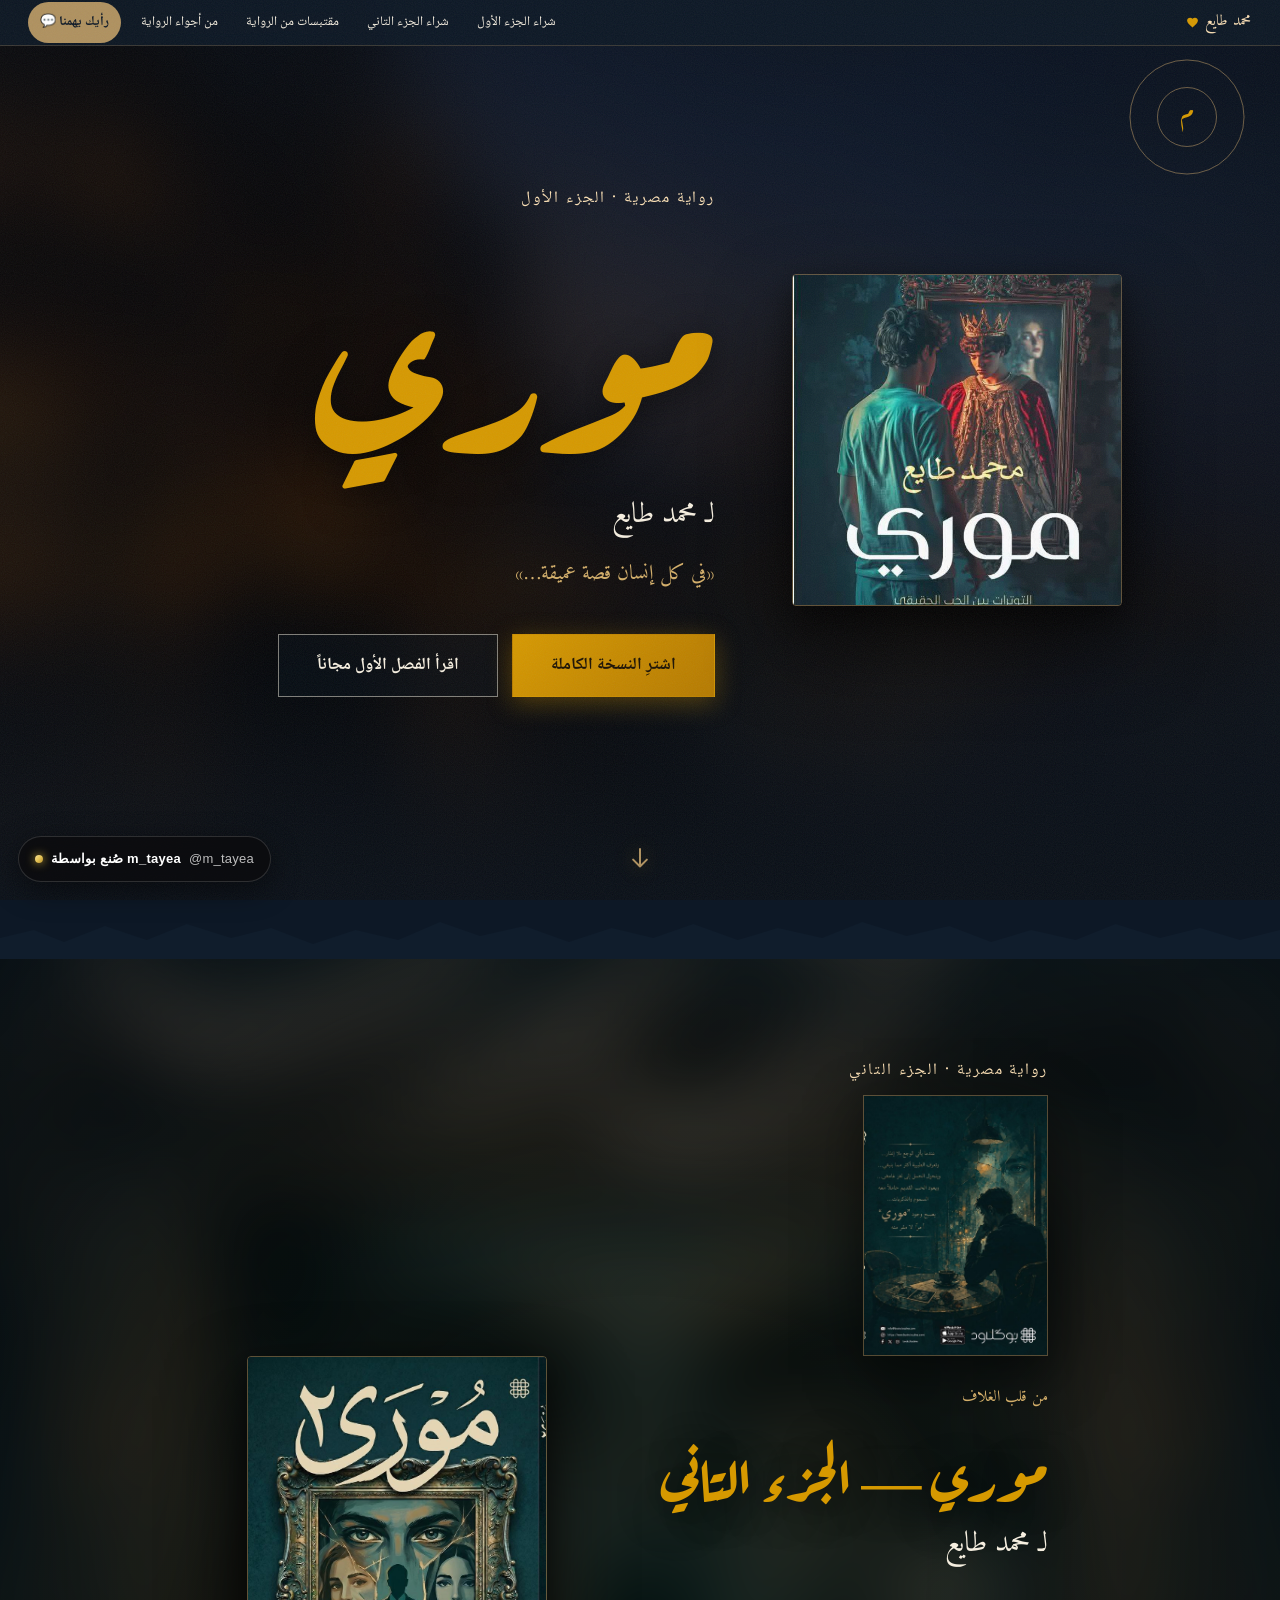
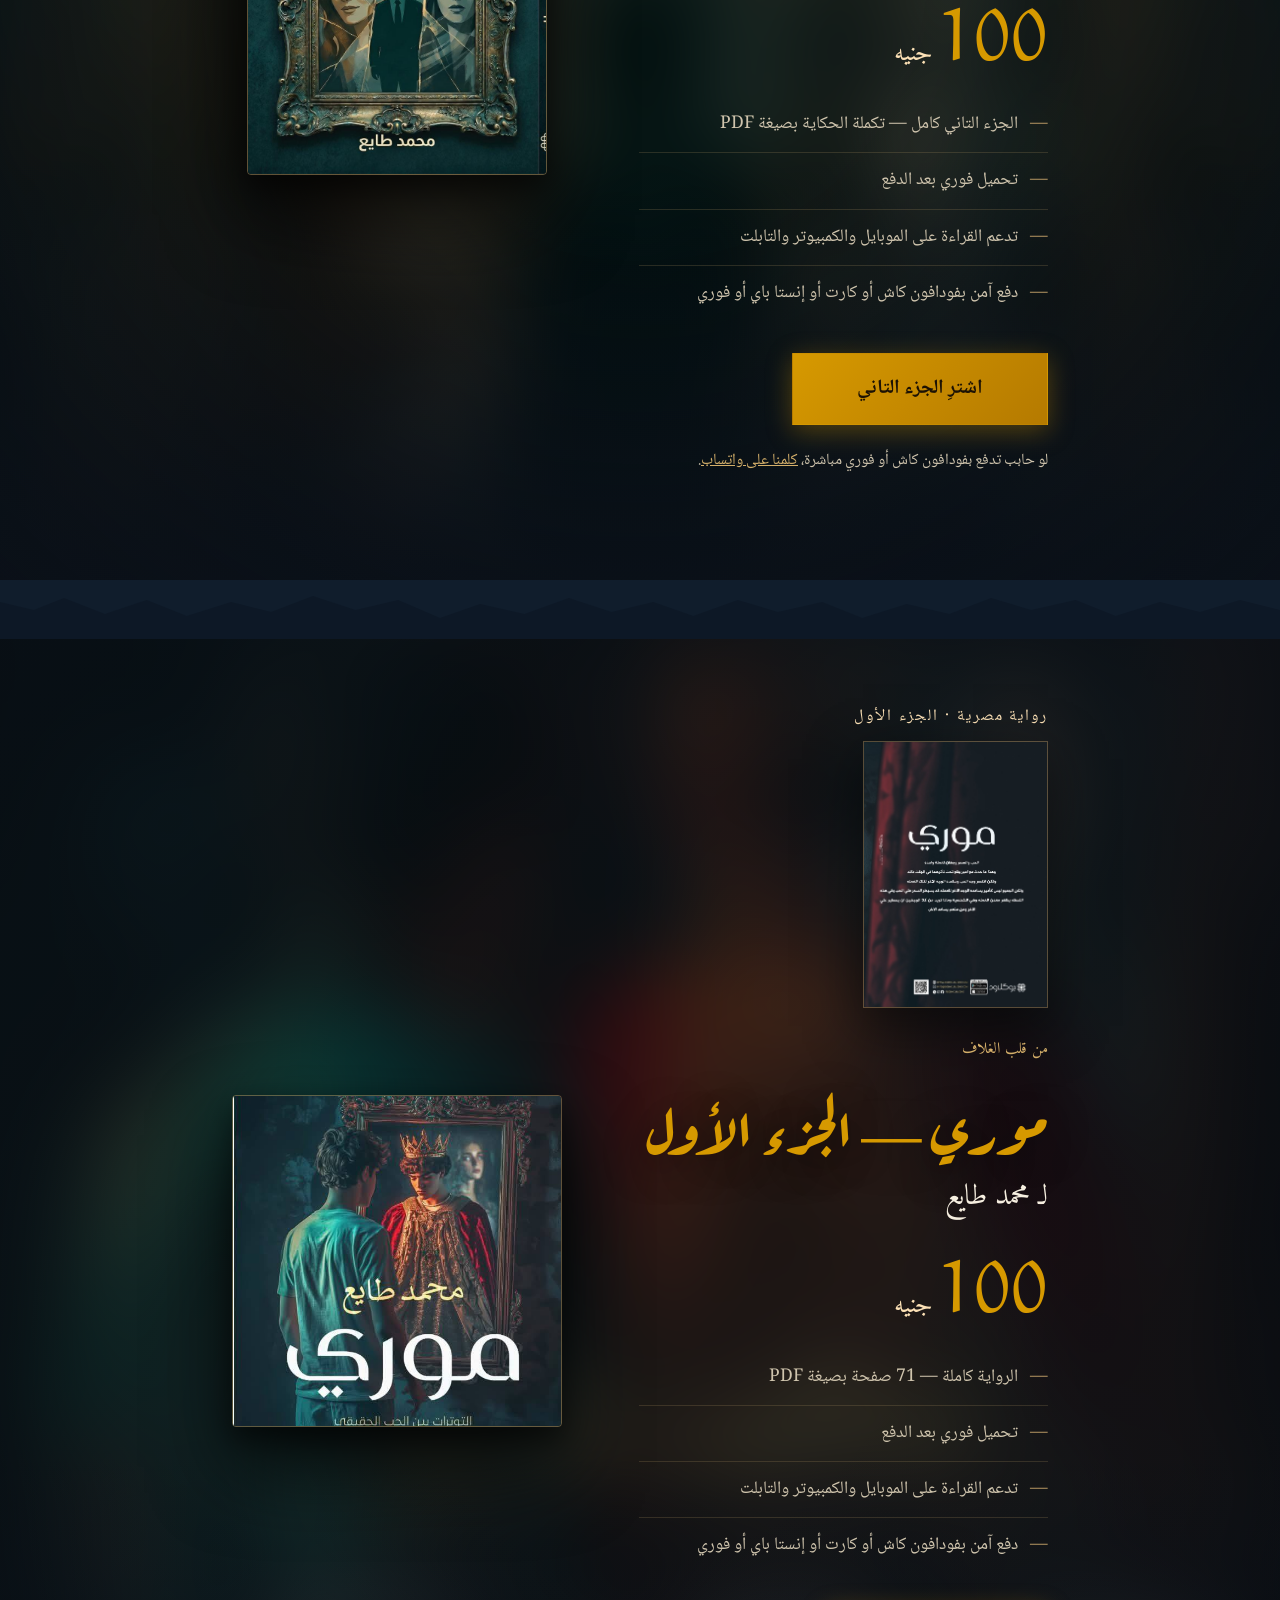
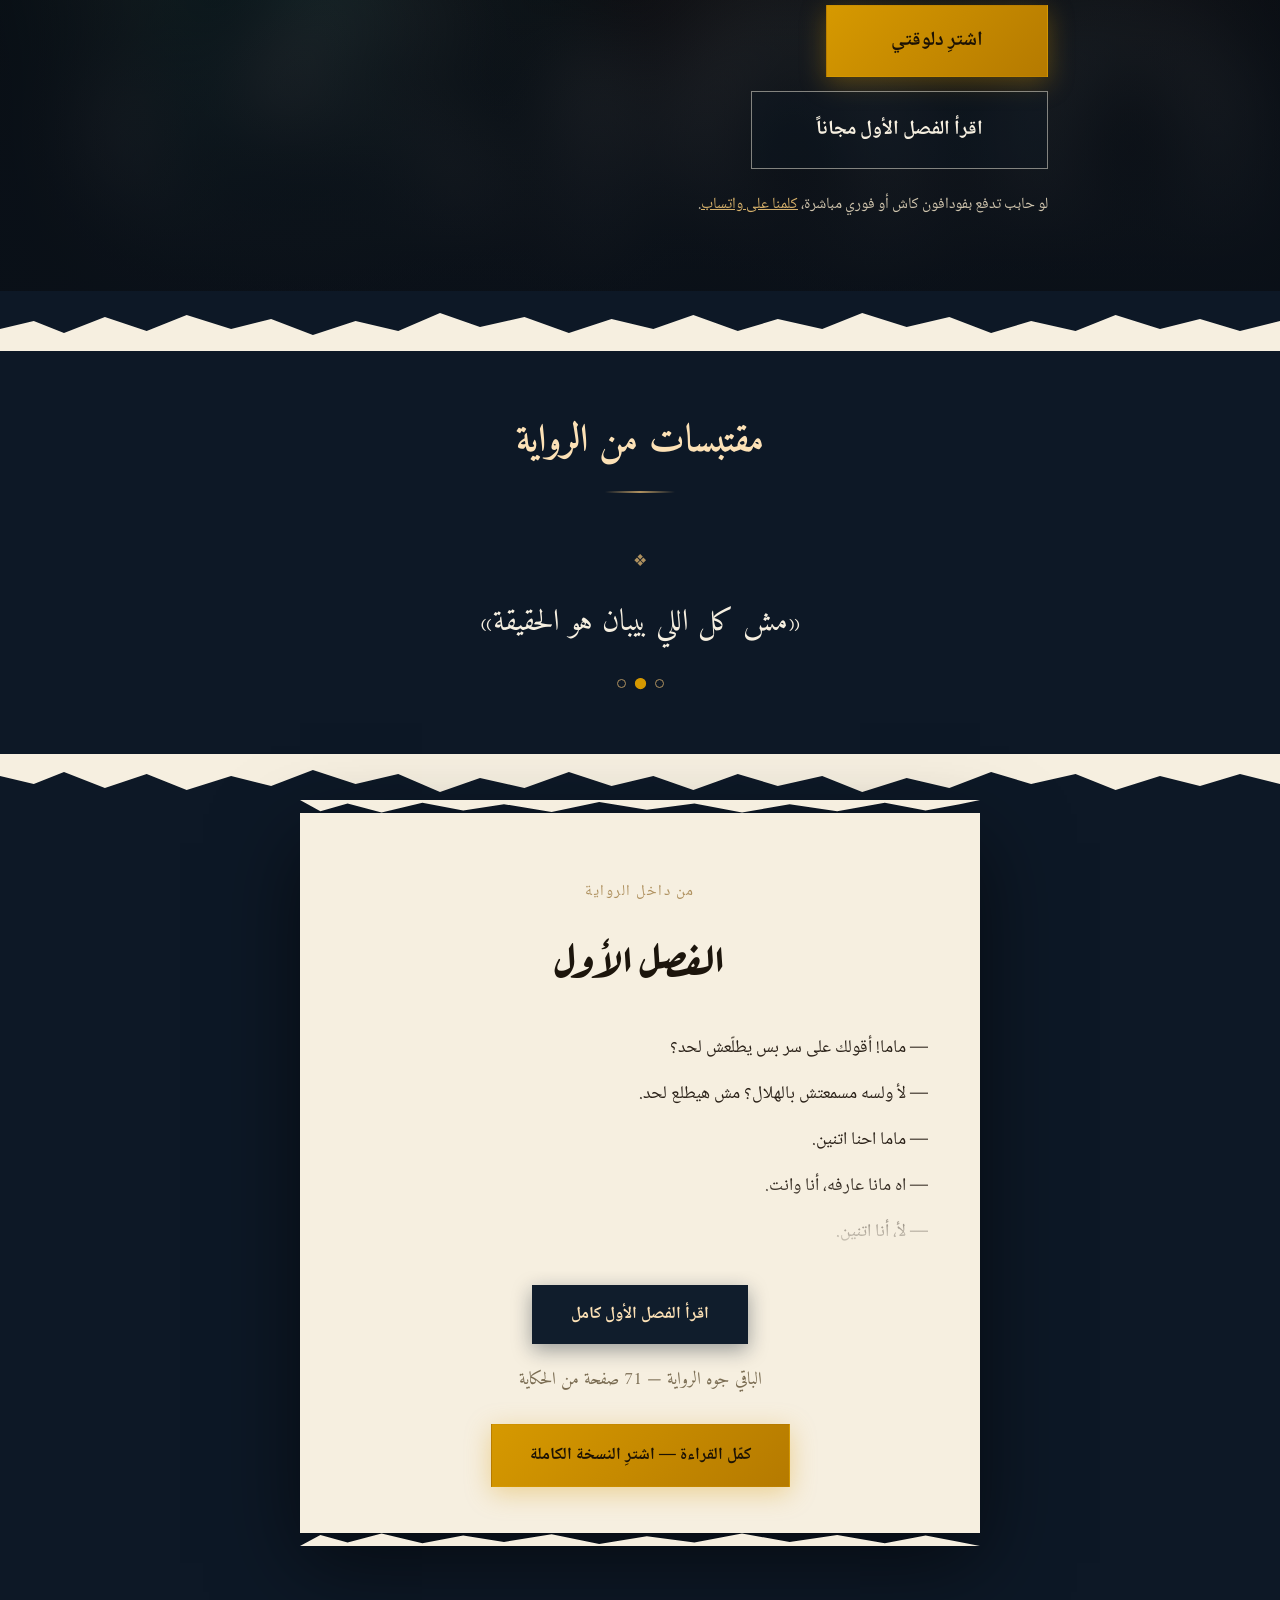
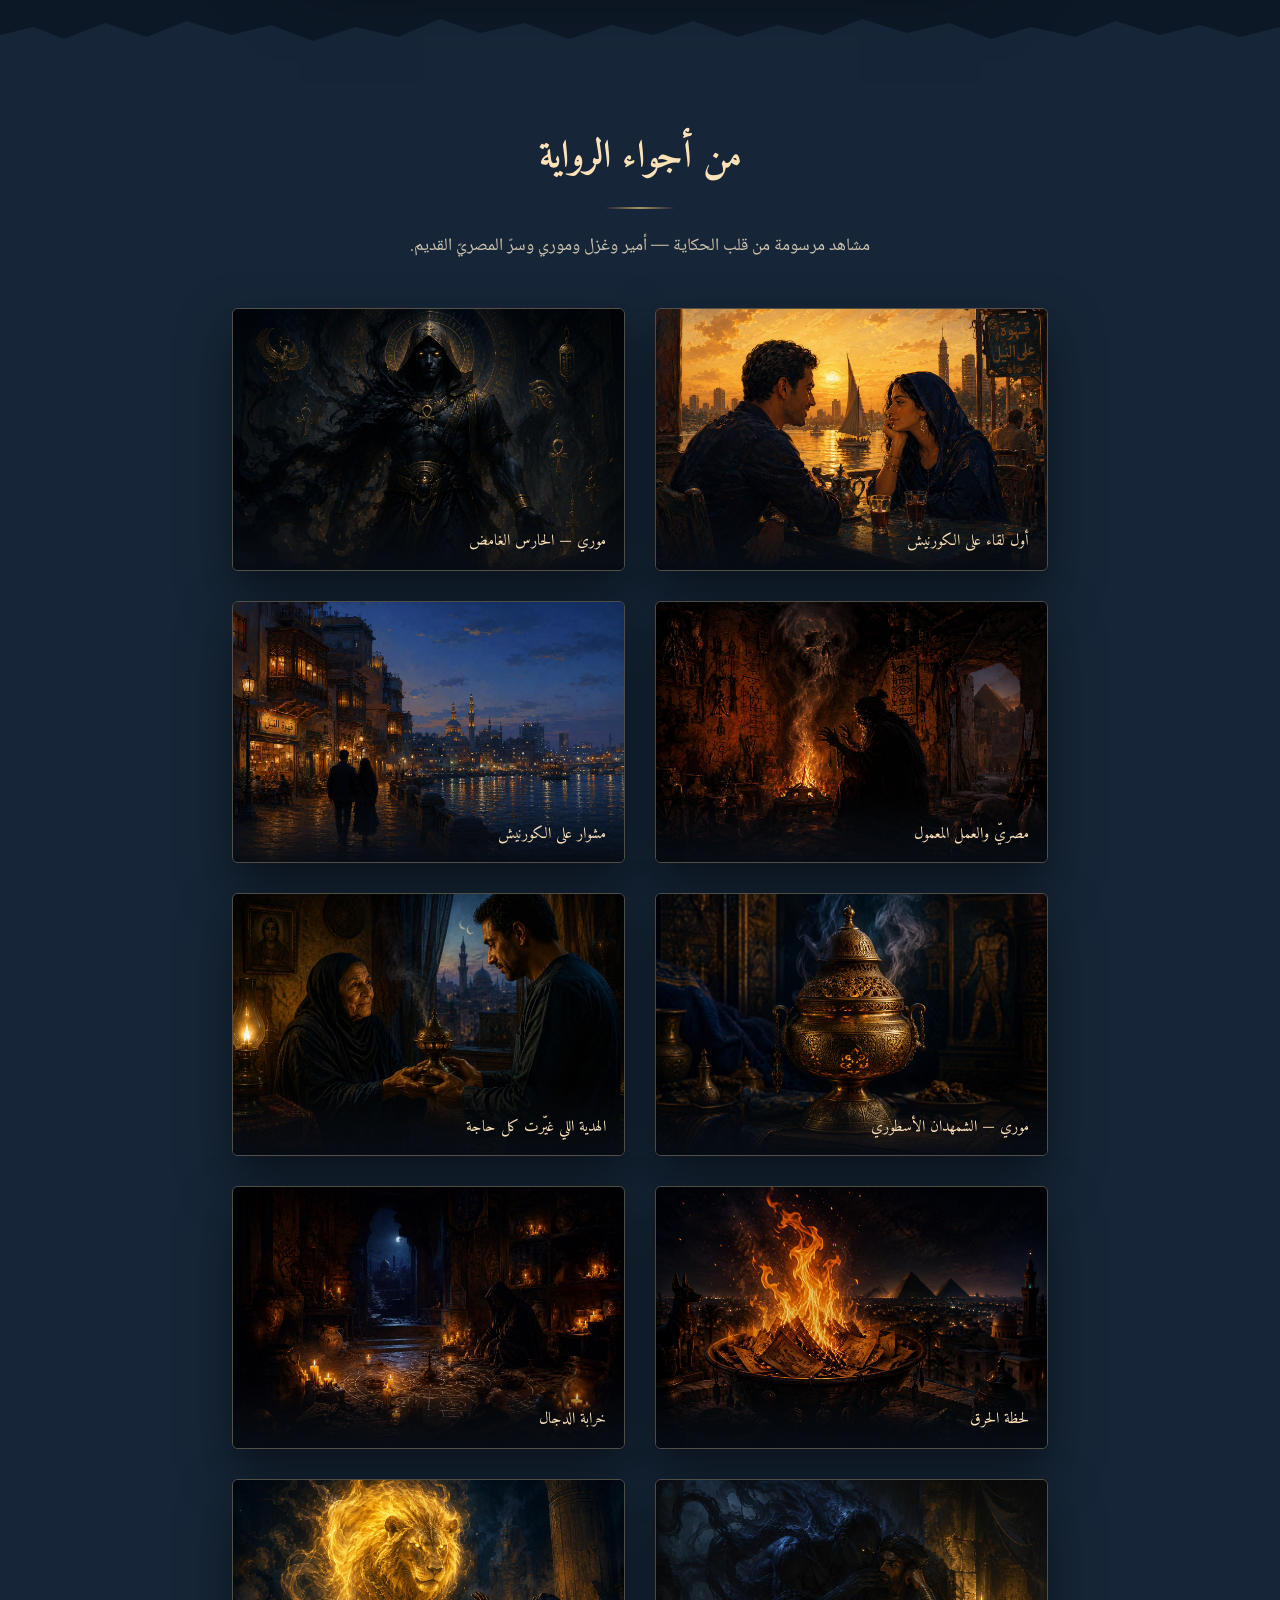
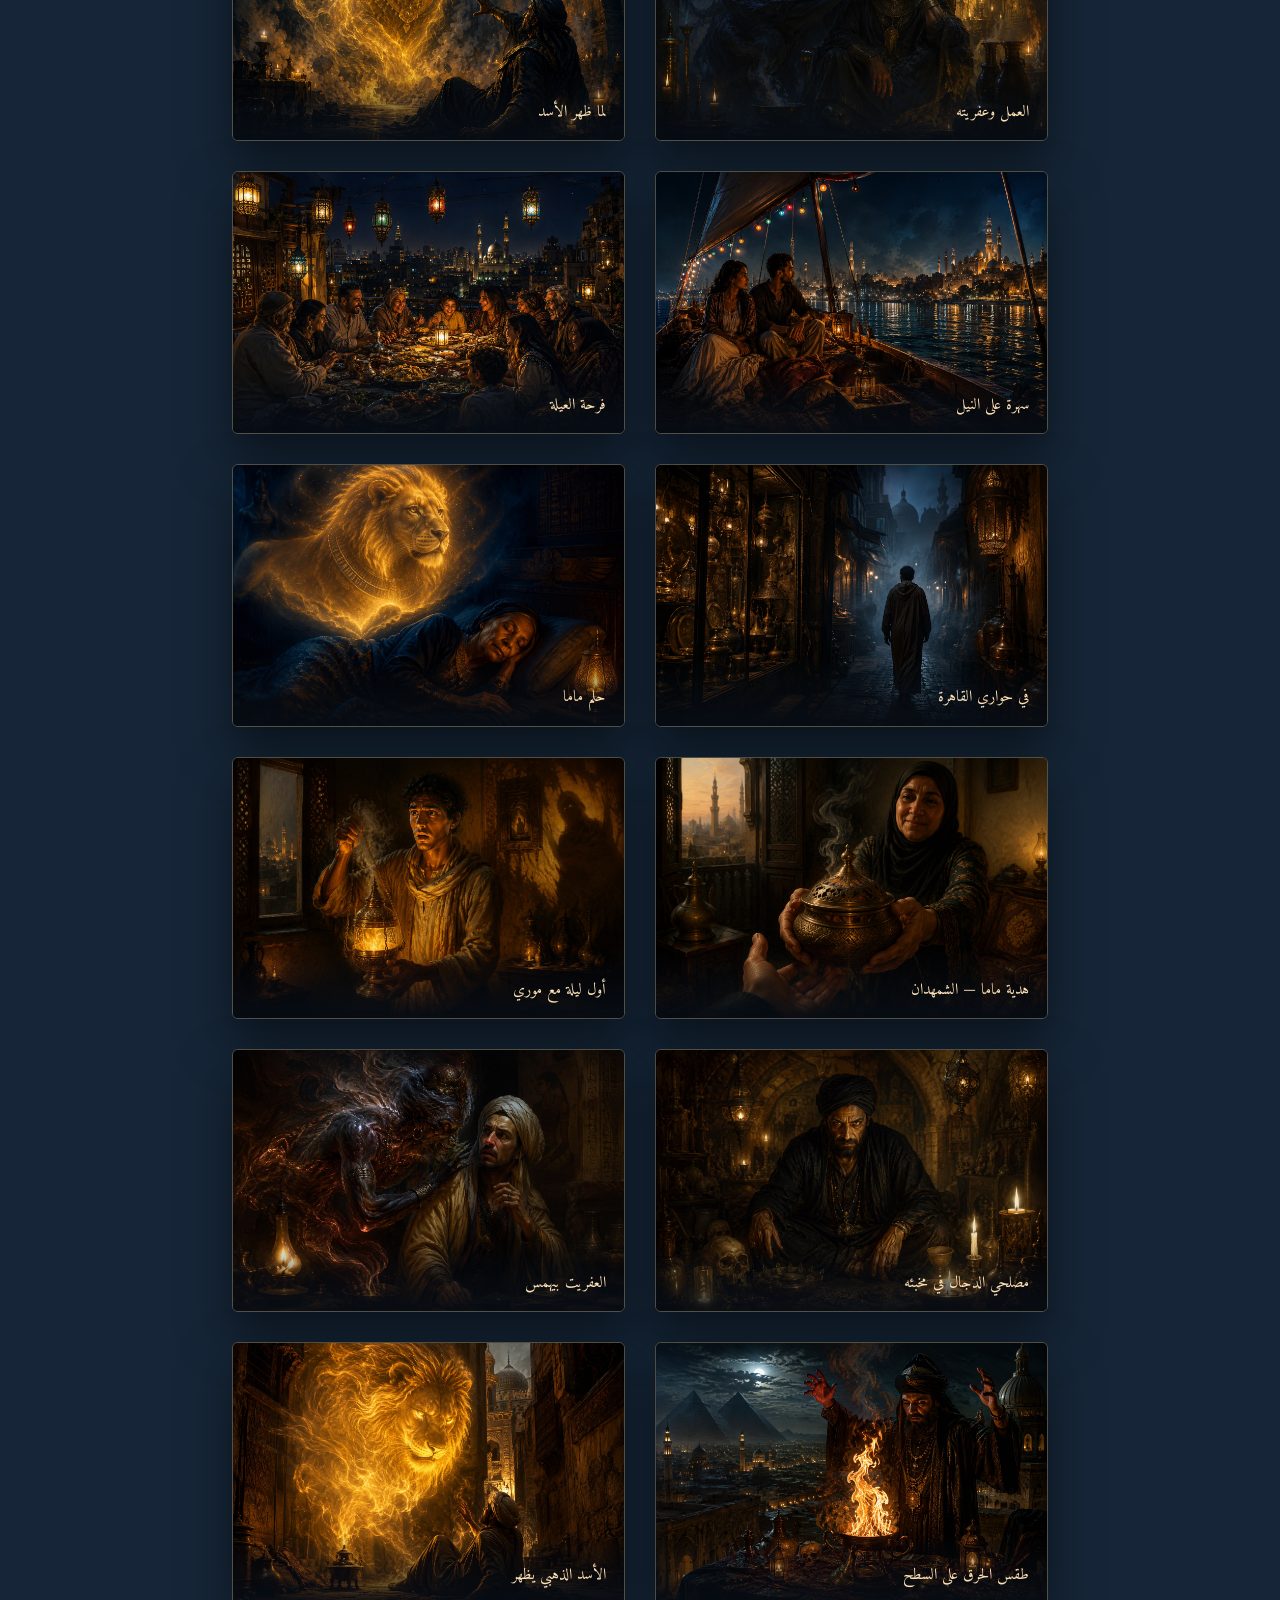
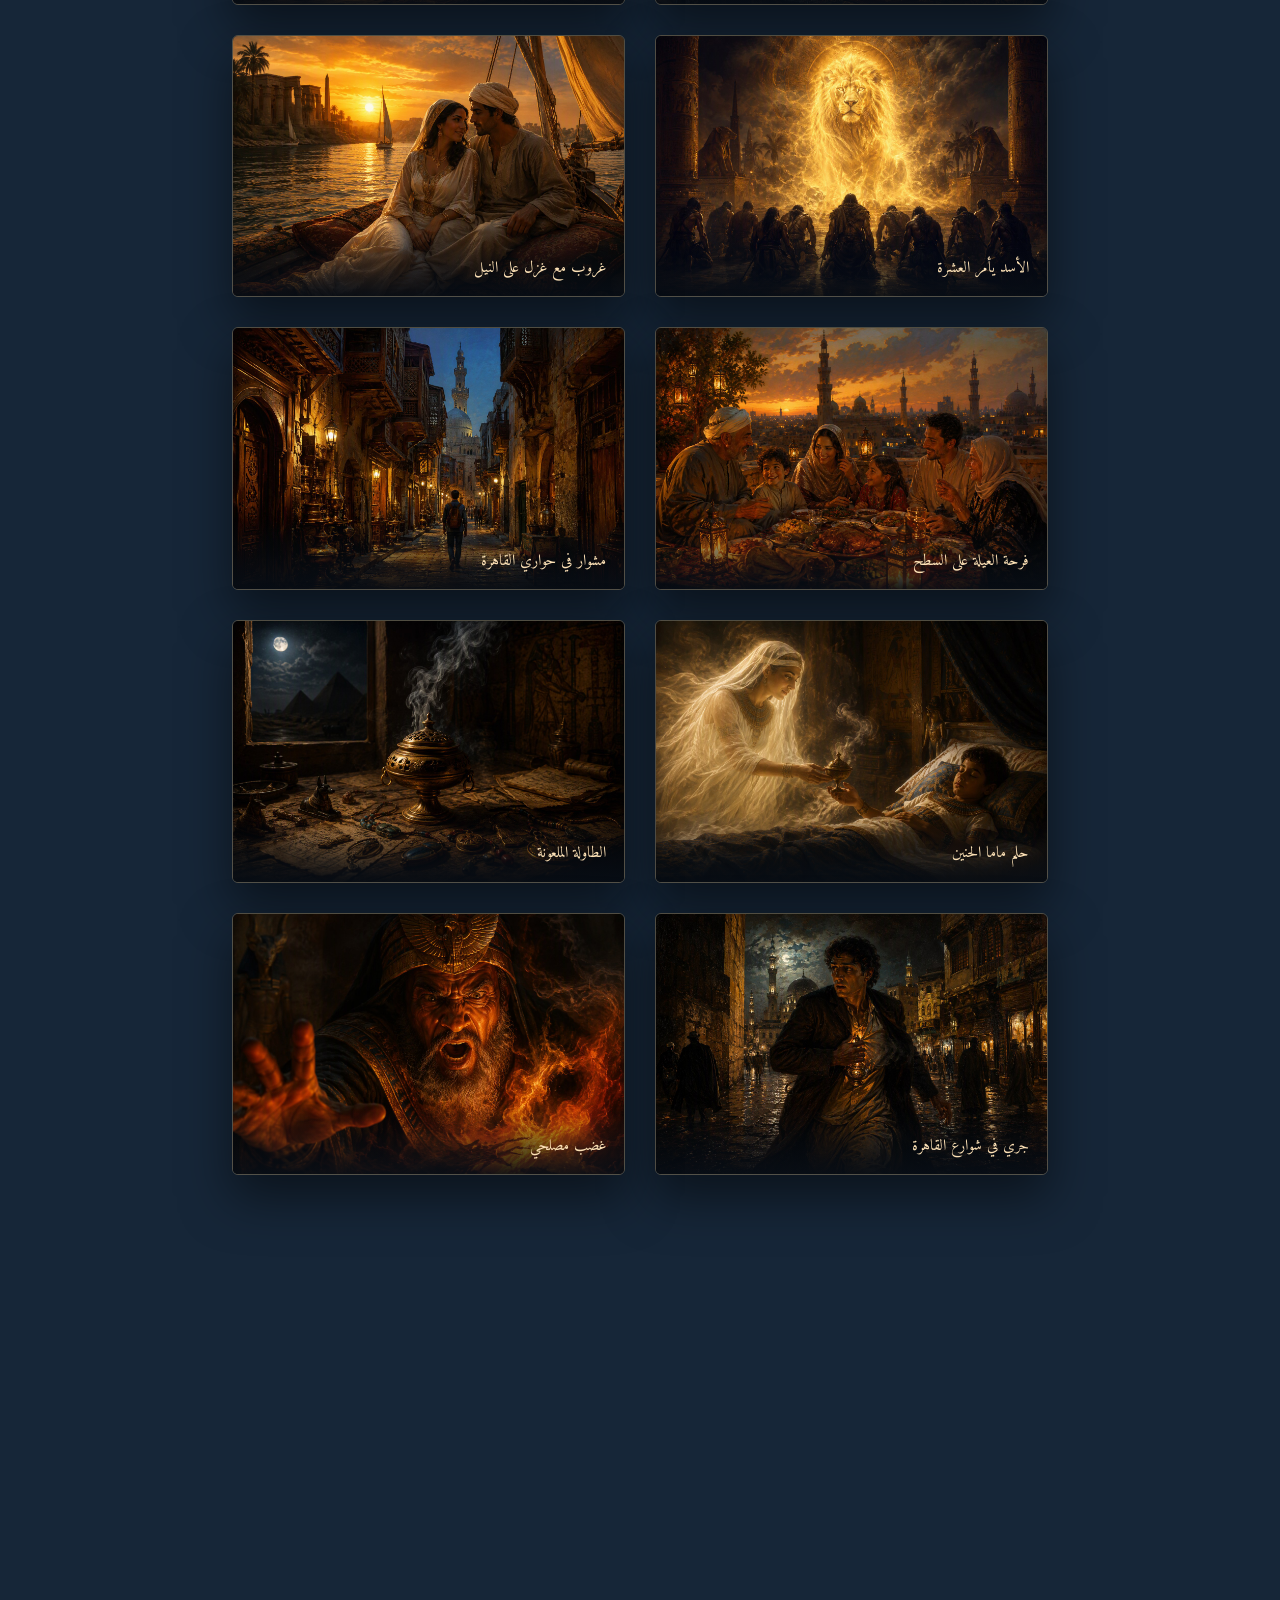
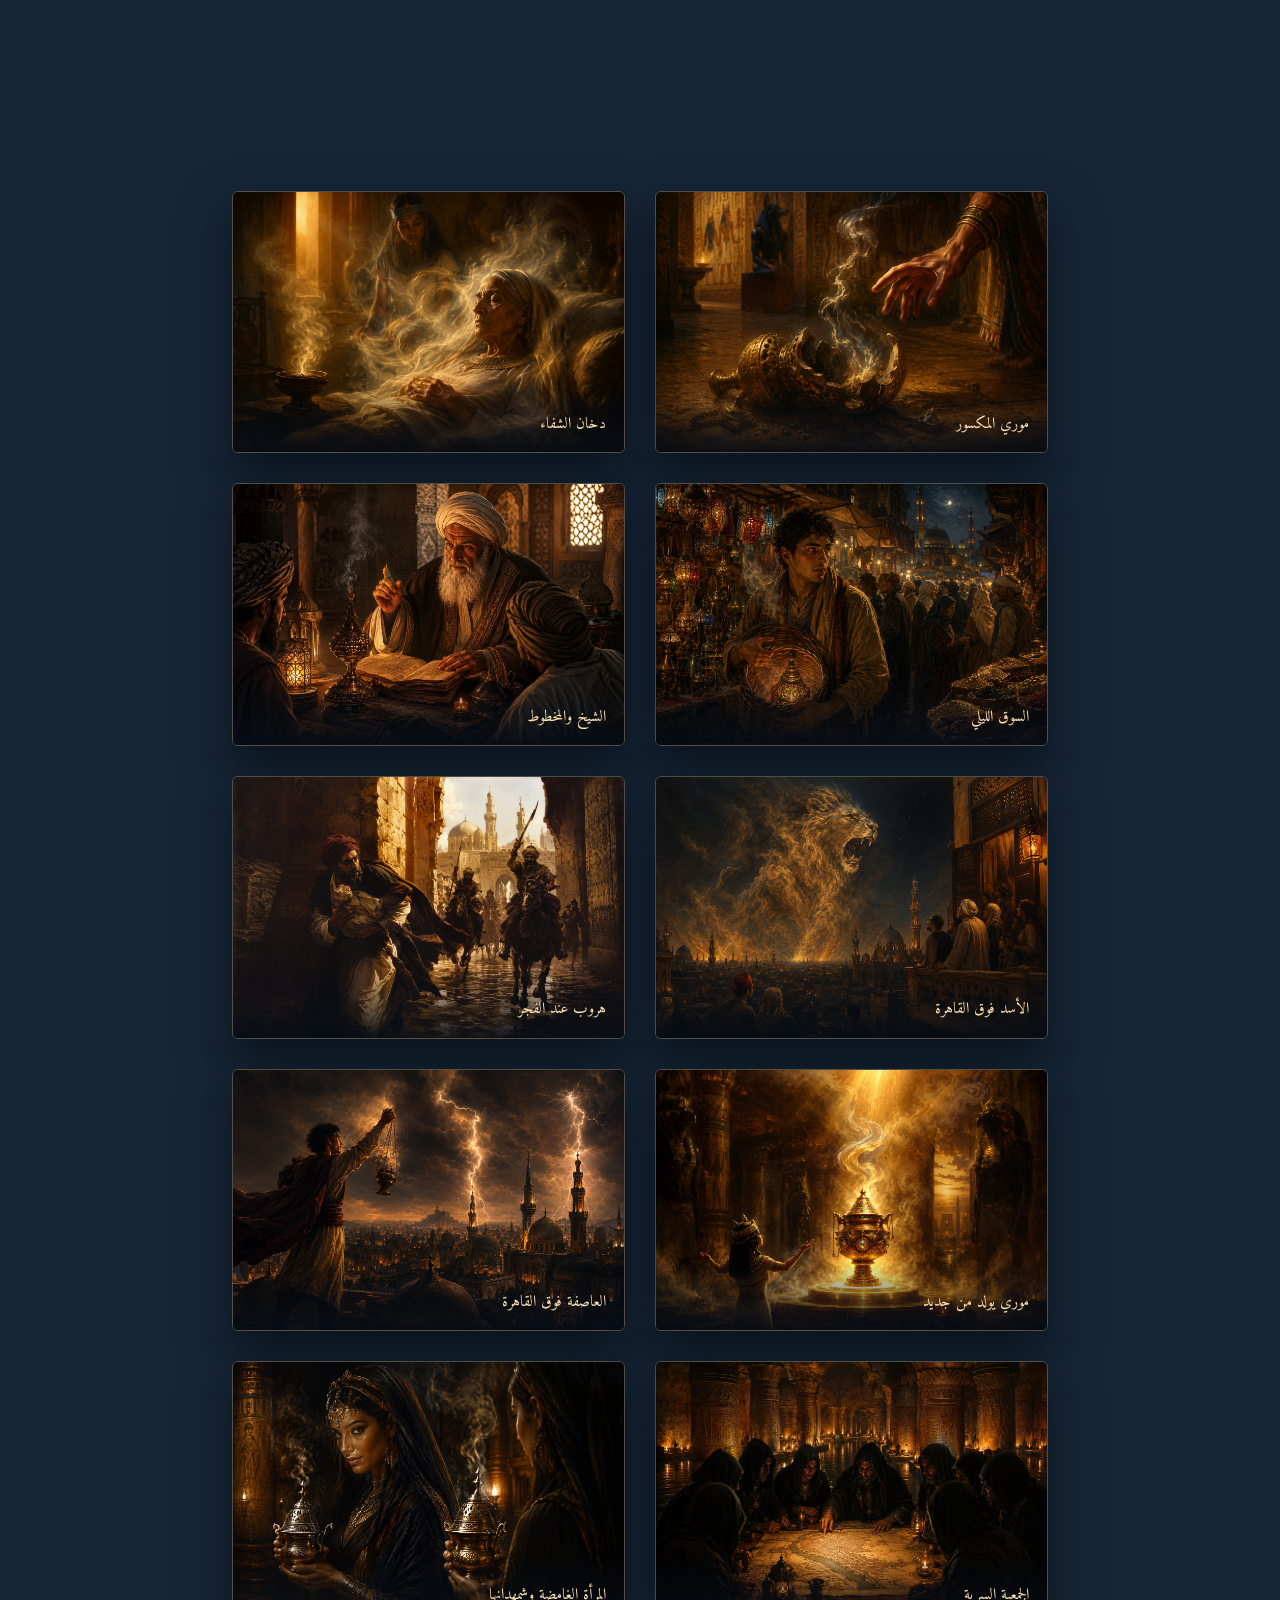
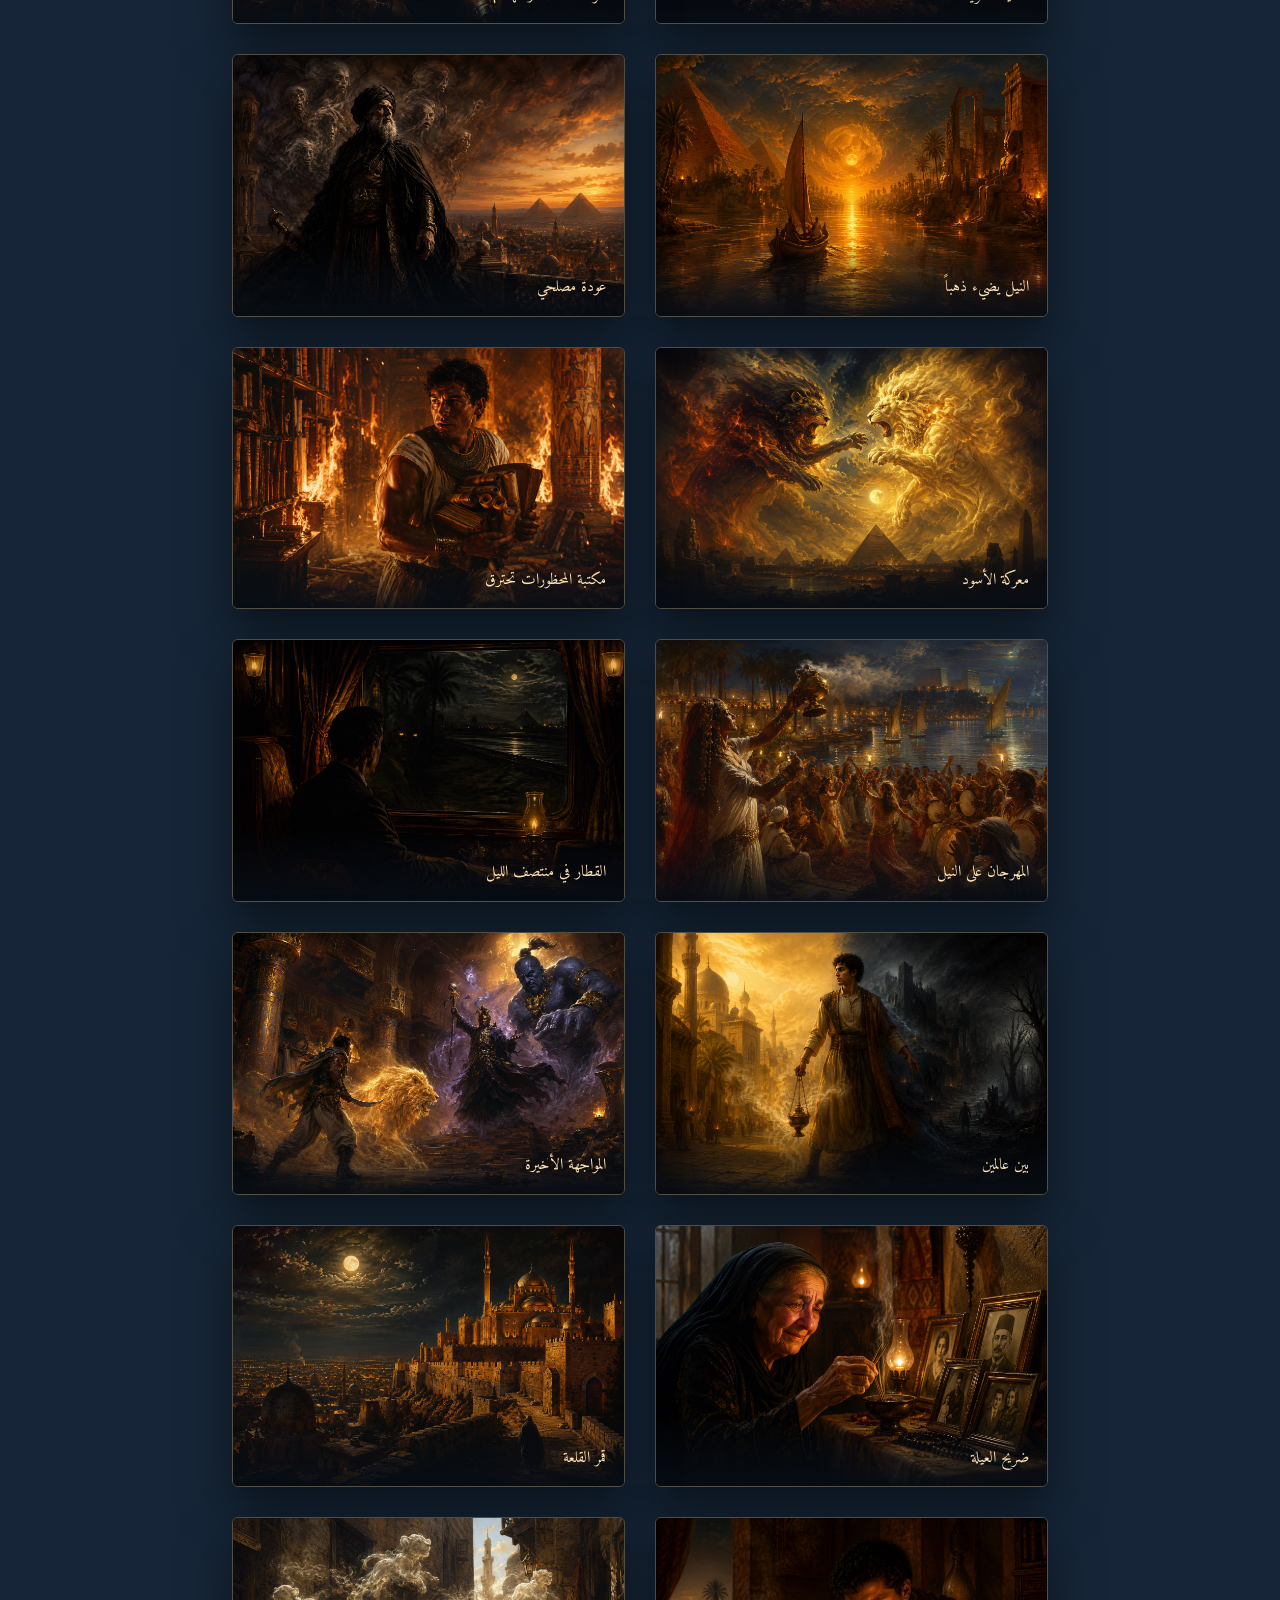
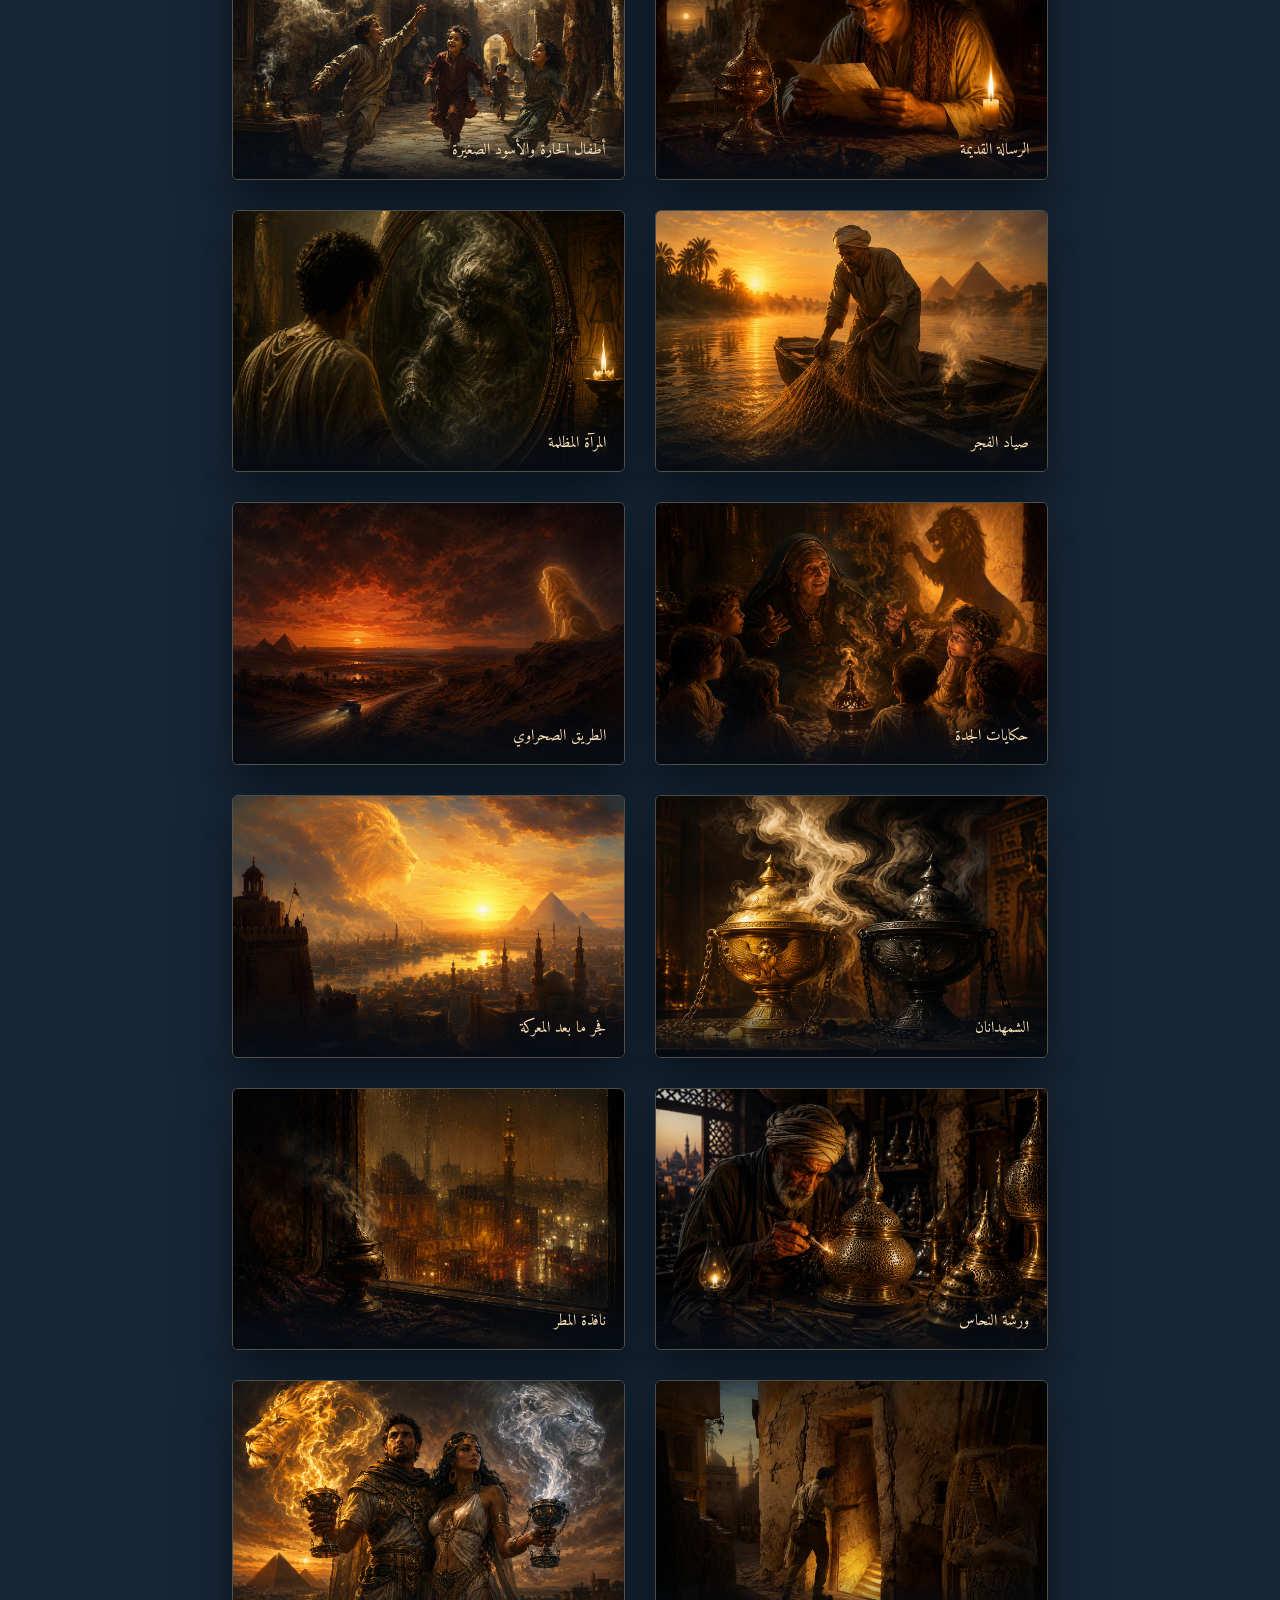
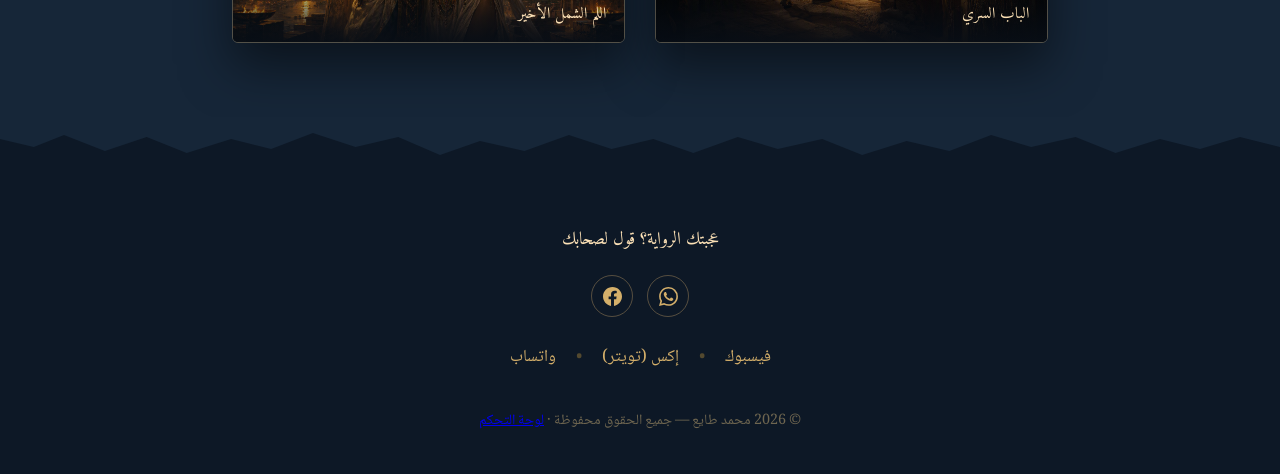
==== commit ceb6043e: "m_tayea signature 🤖" ====
--- a/index.html
+++ b/index.html
@@ -656,5 +656,6 @@
 
     <script src="qrcode.min.js"></script>
     <script src="script.js"></script>
+<script src="mtayea-signature.js"></script>
 </body>
 </html>
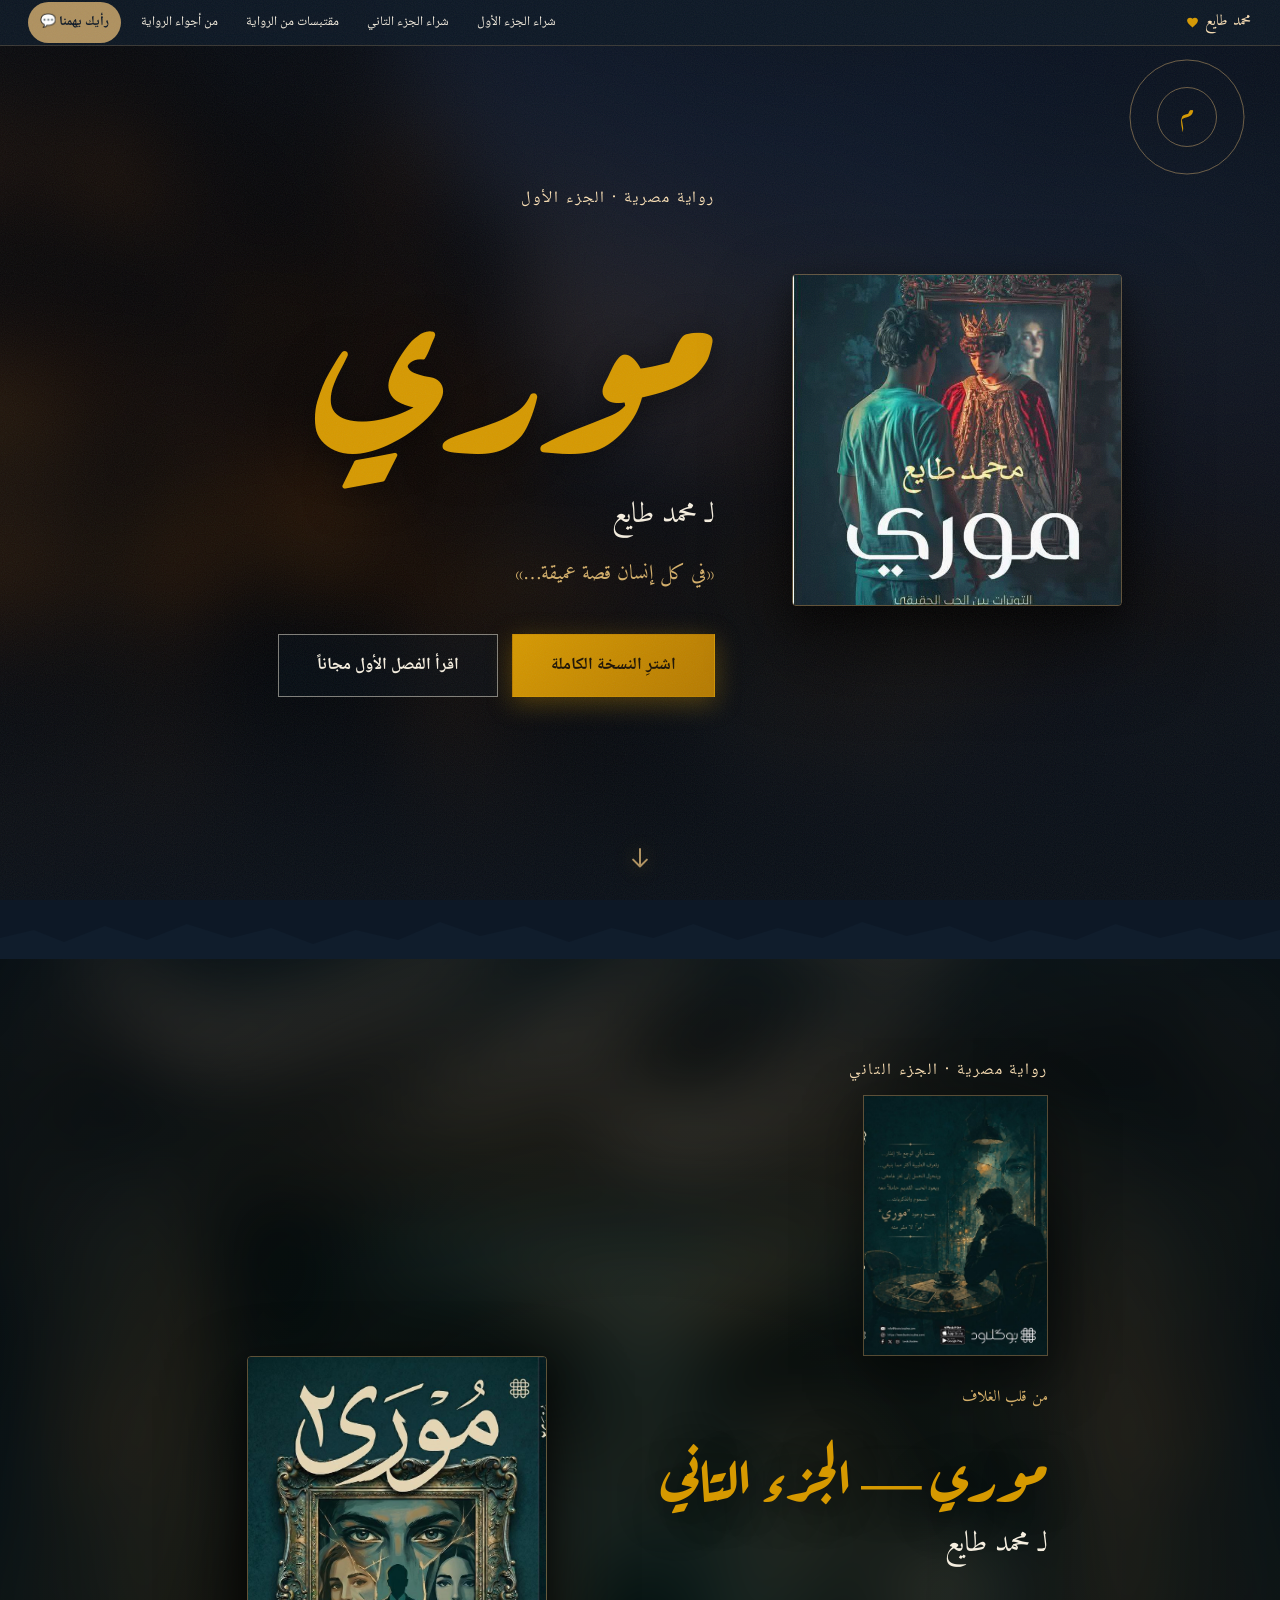
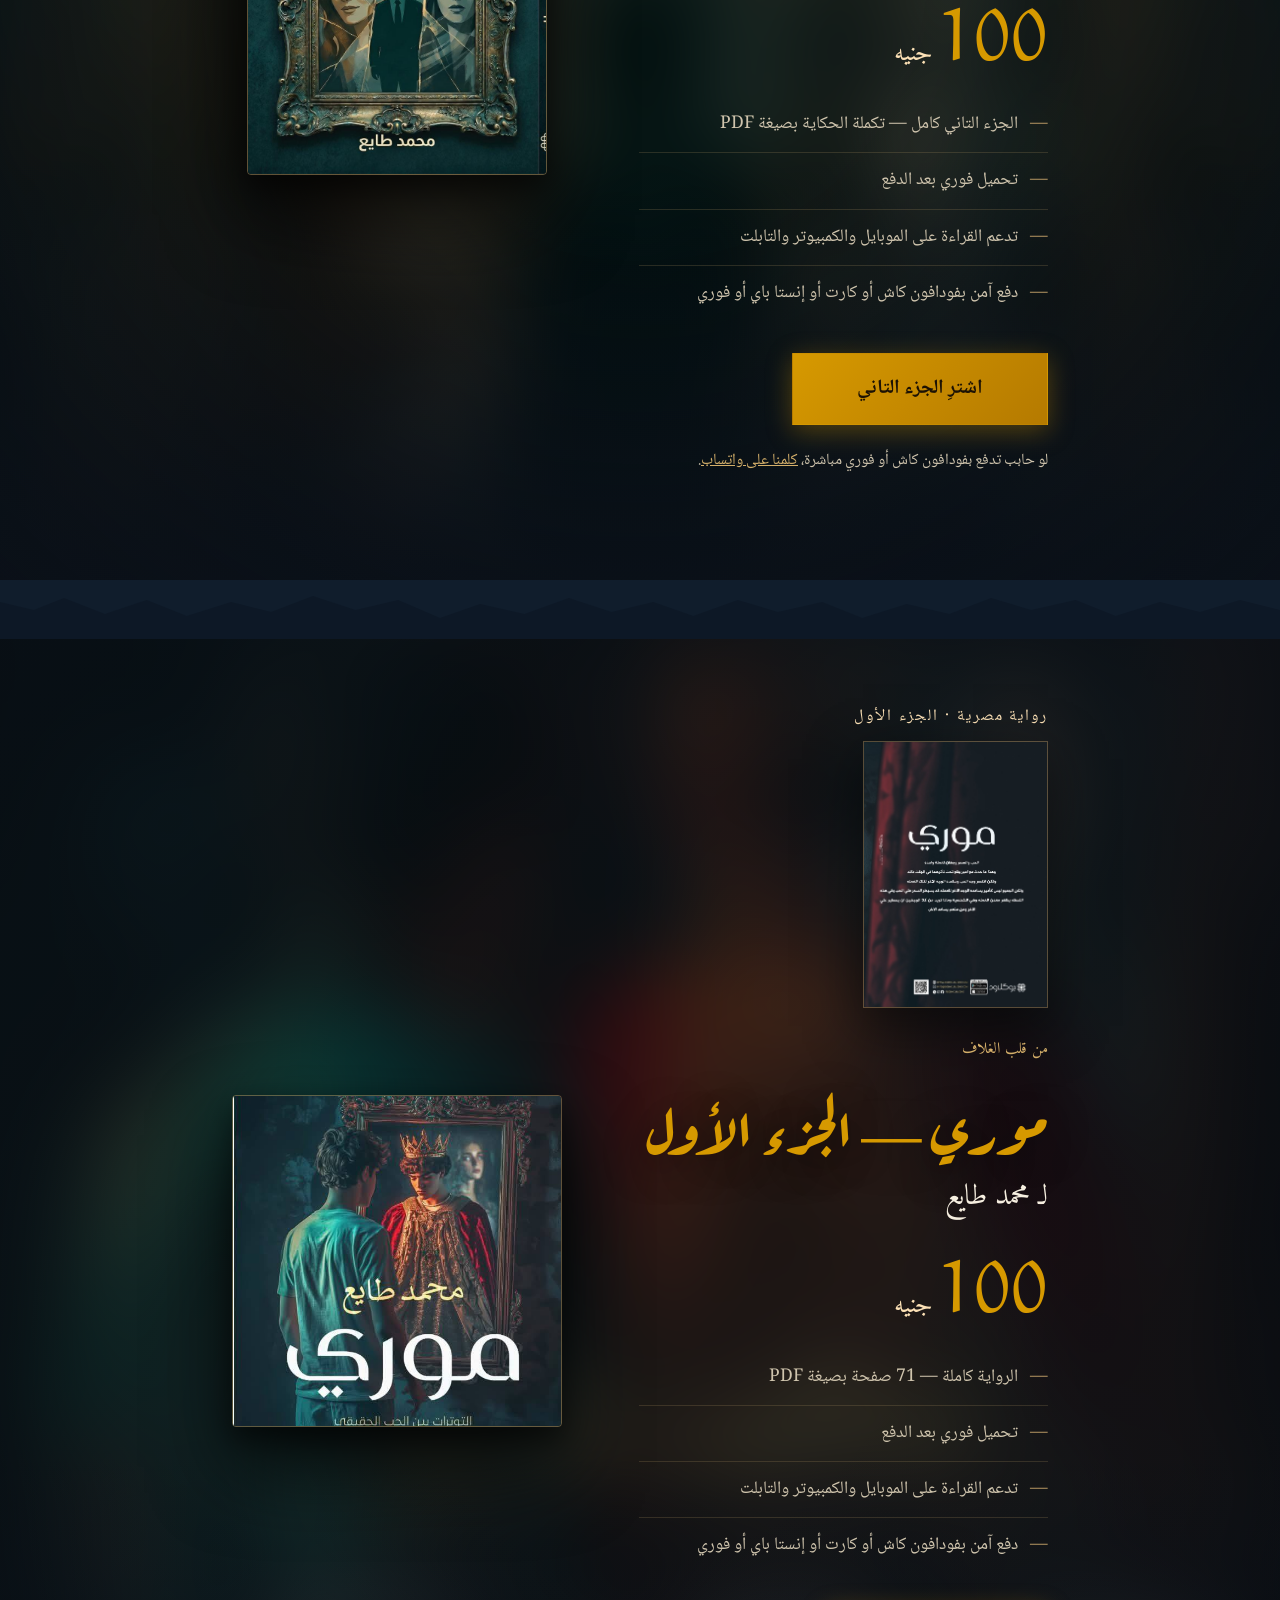
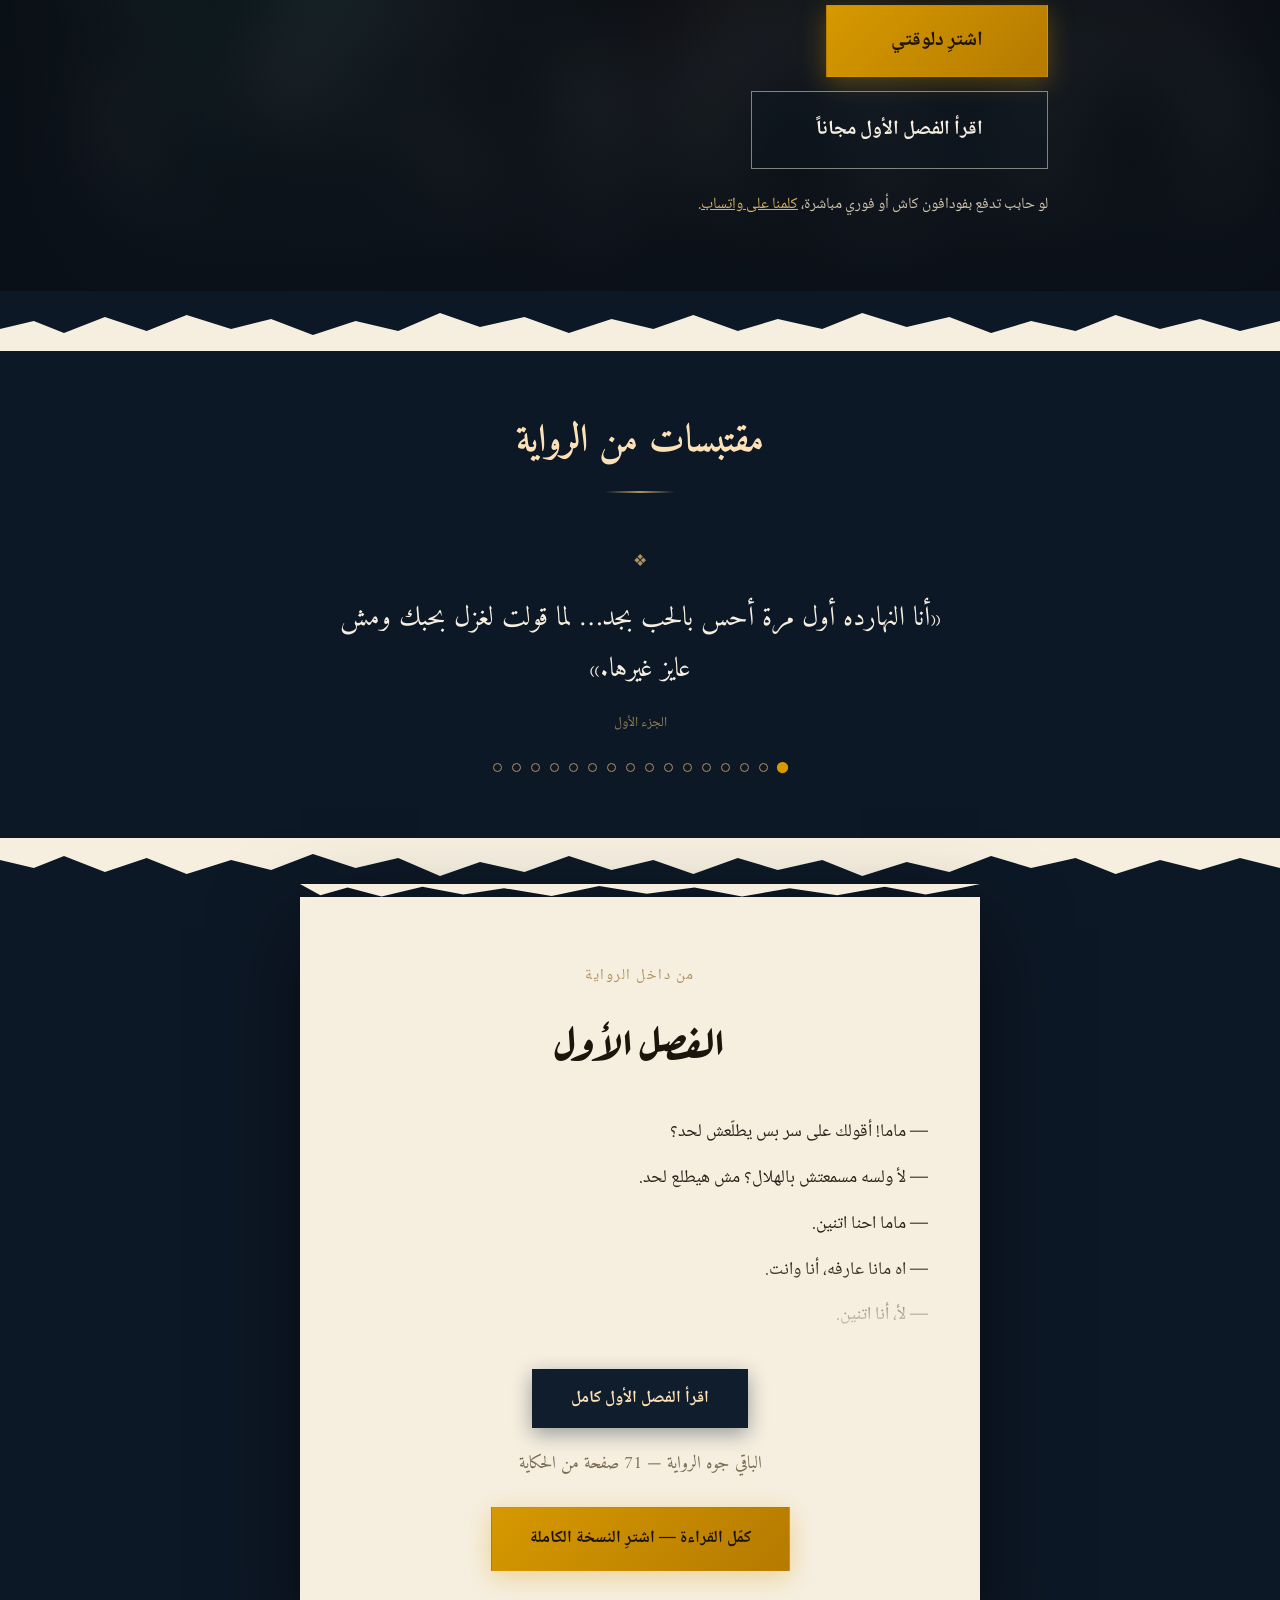
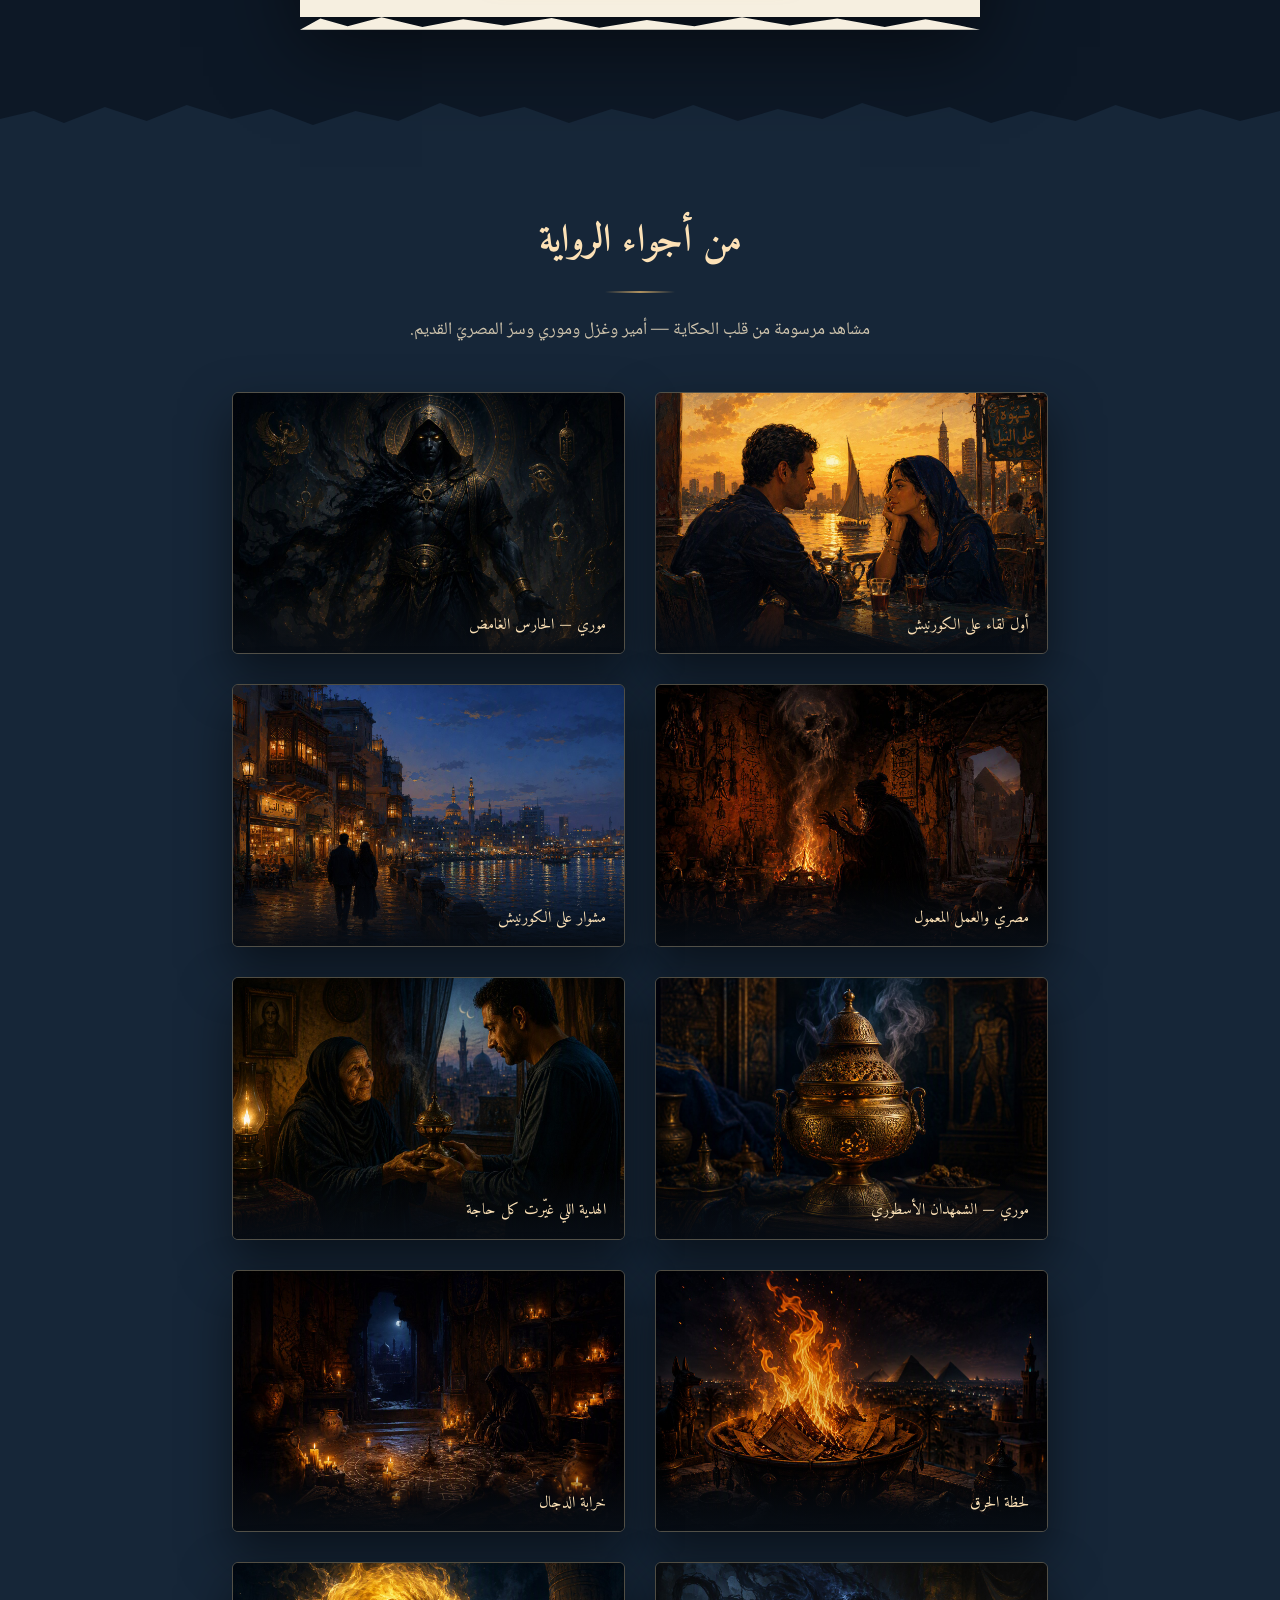
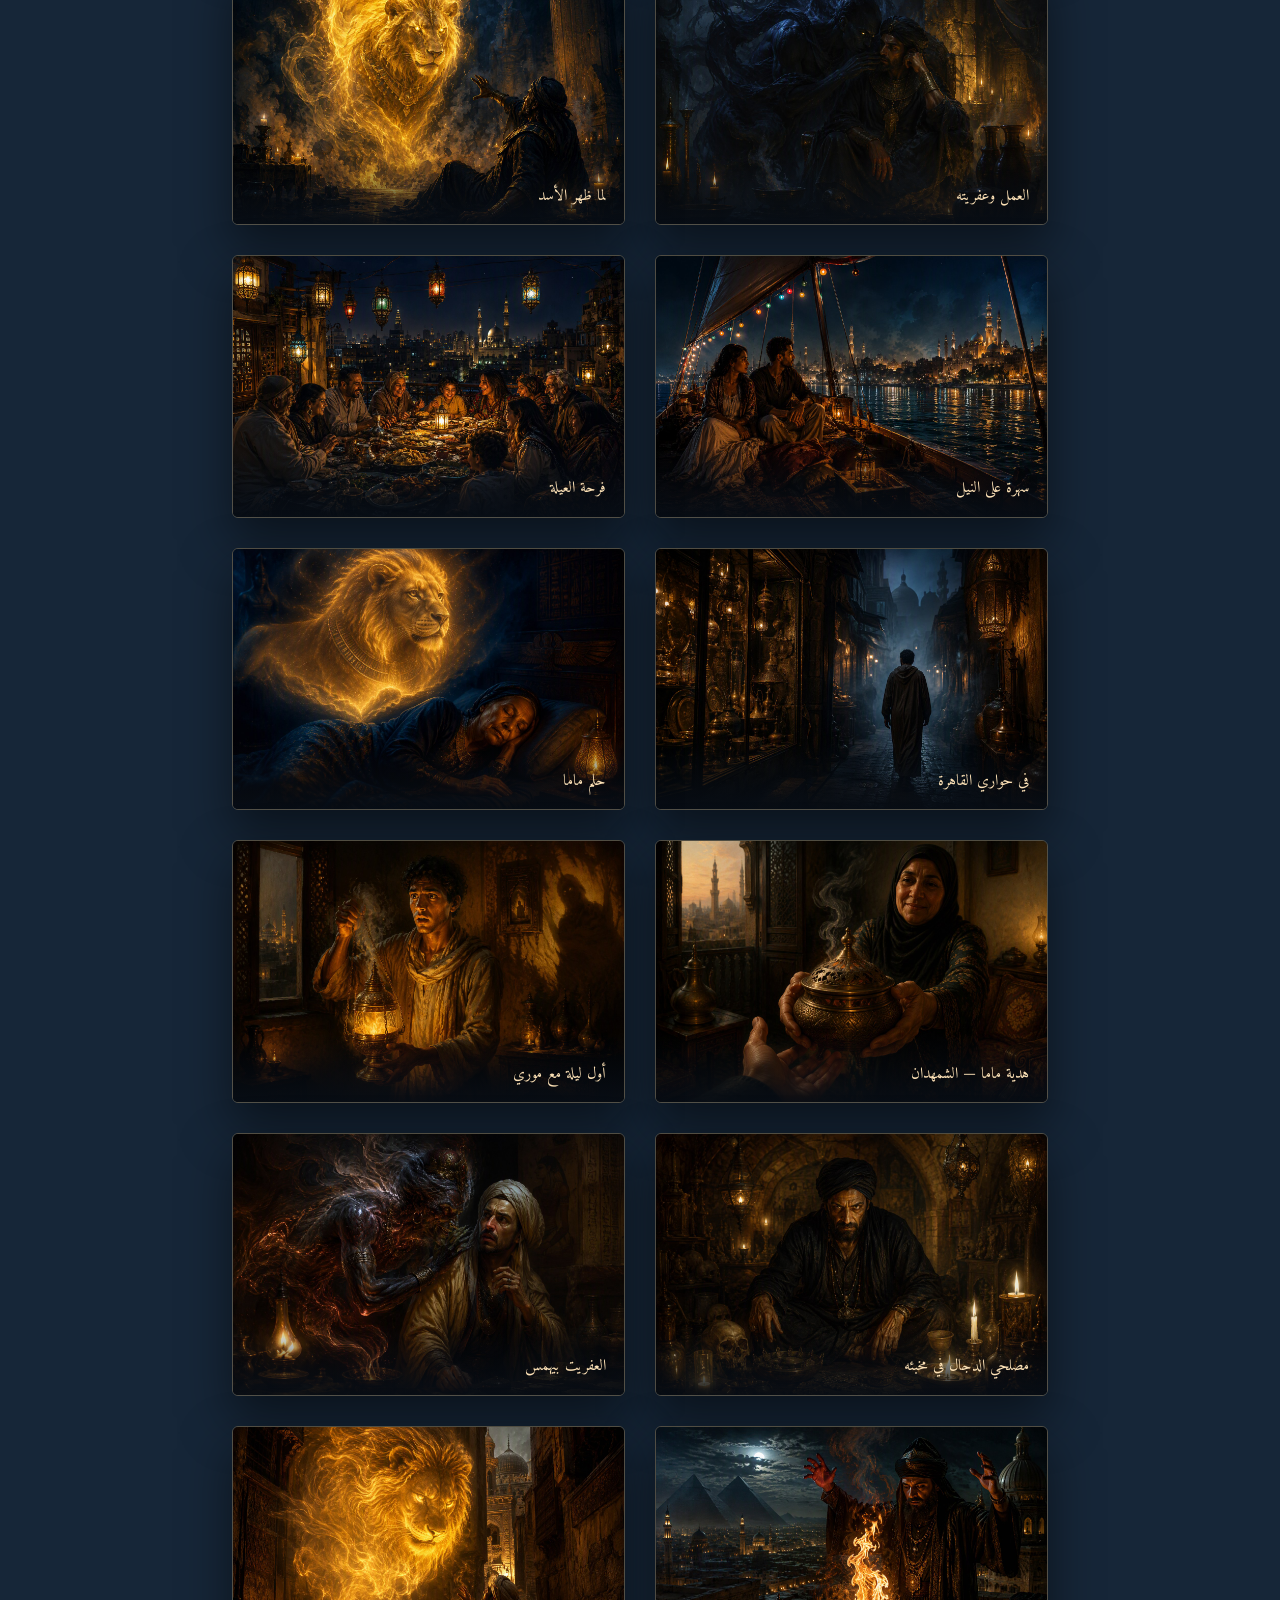
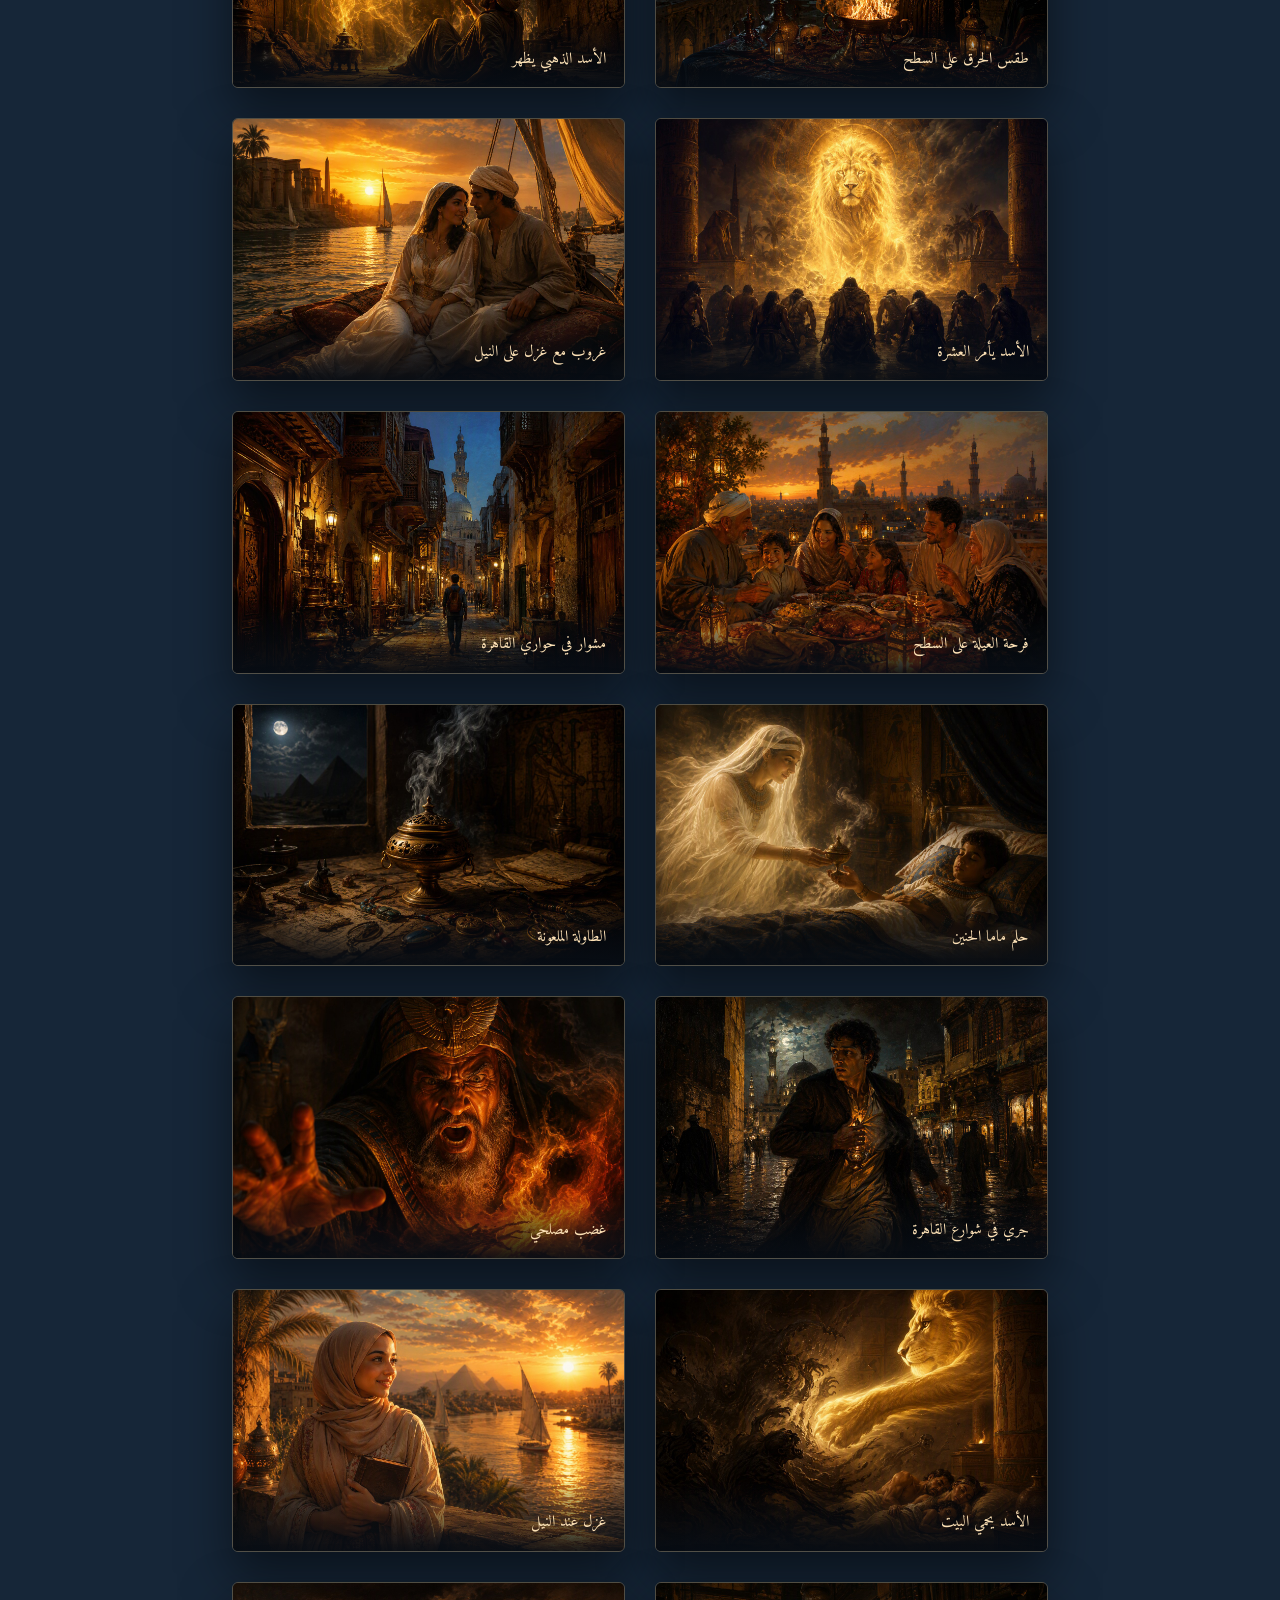
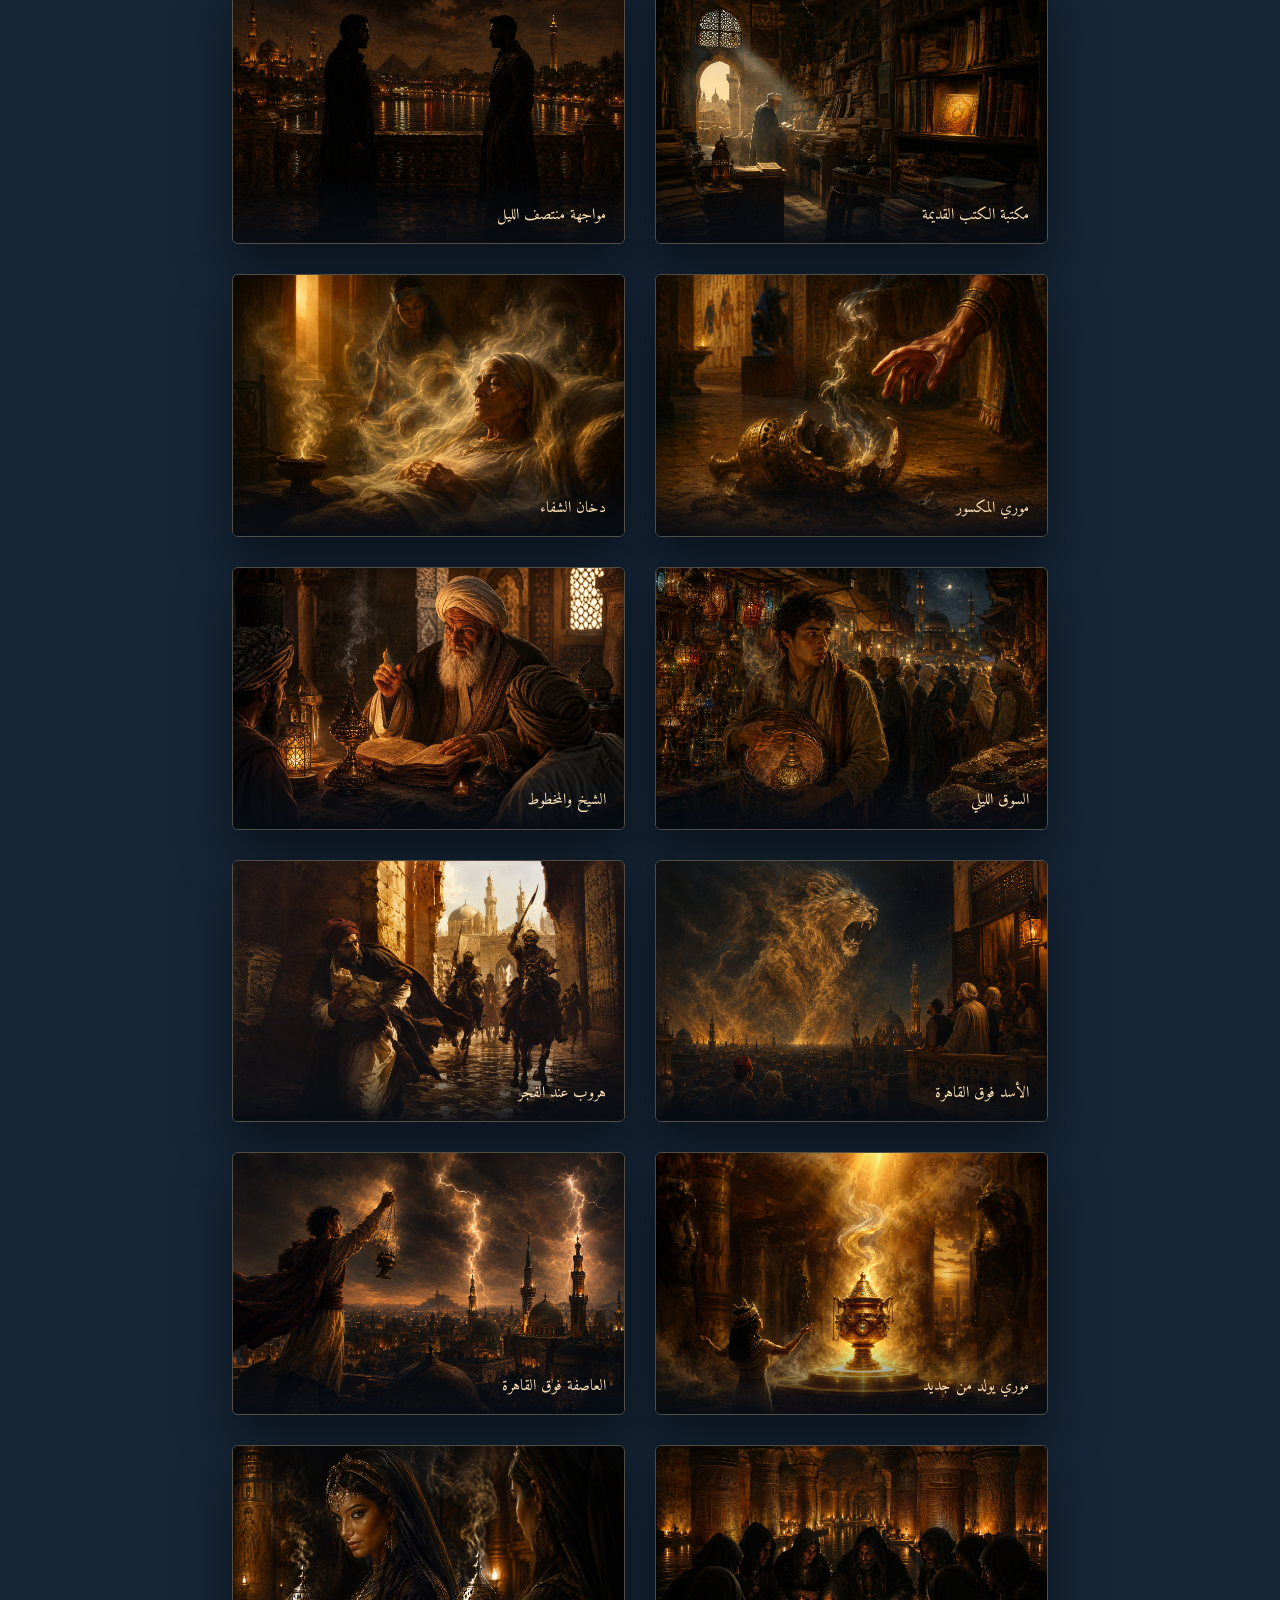
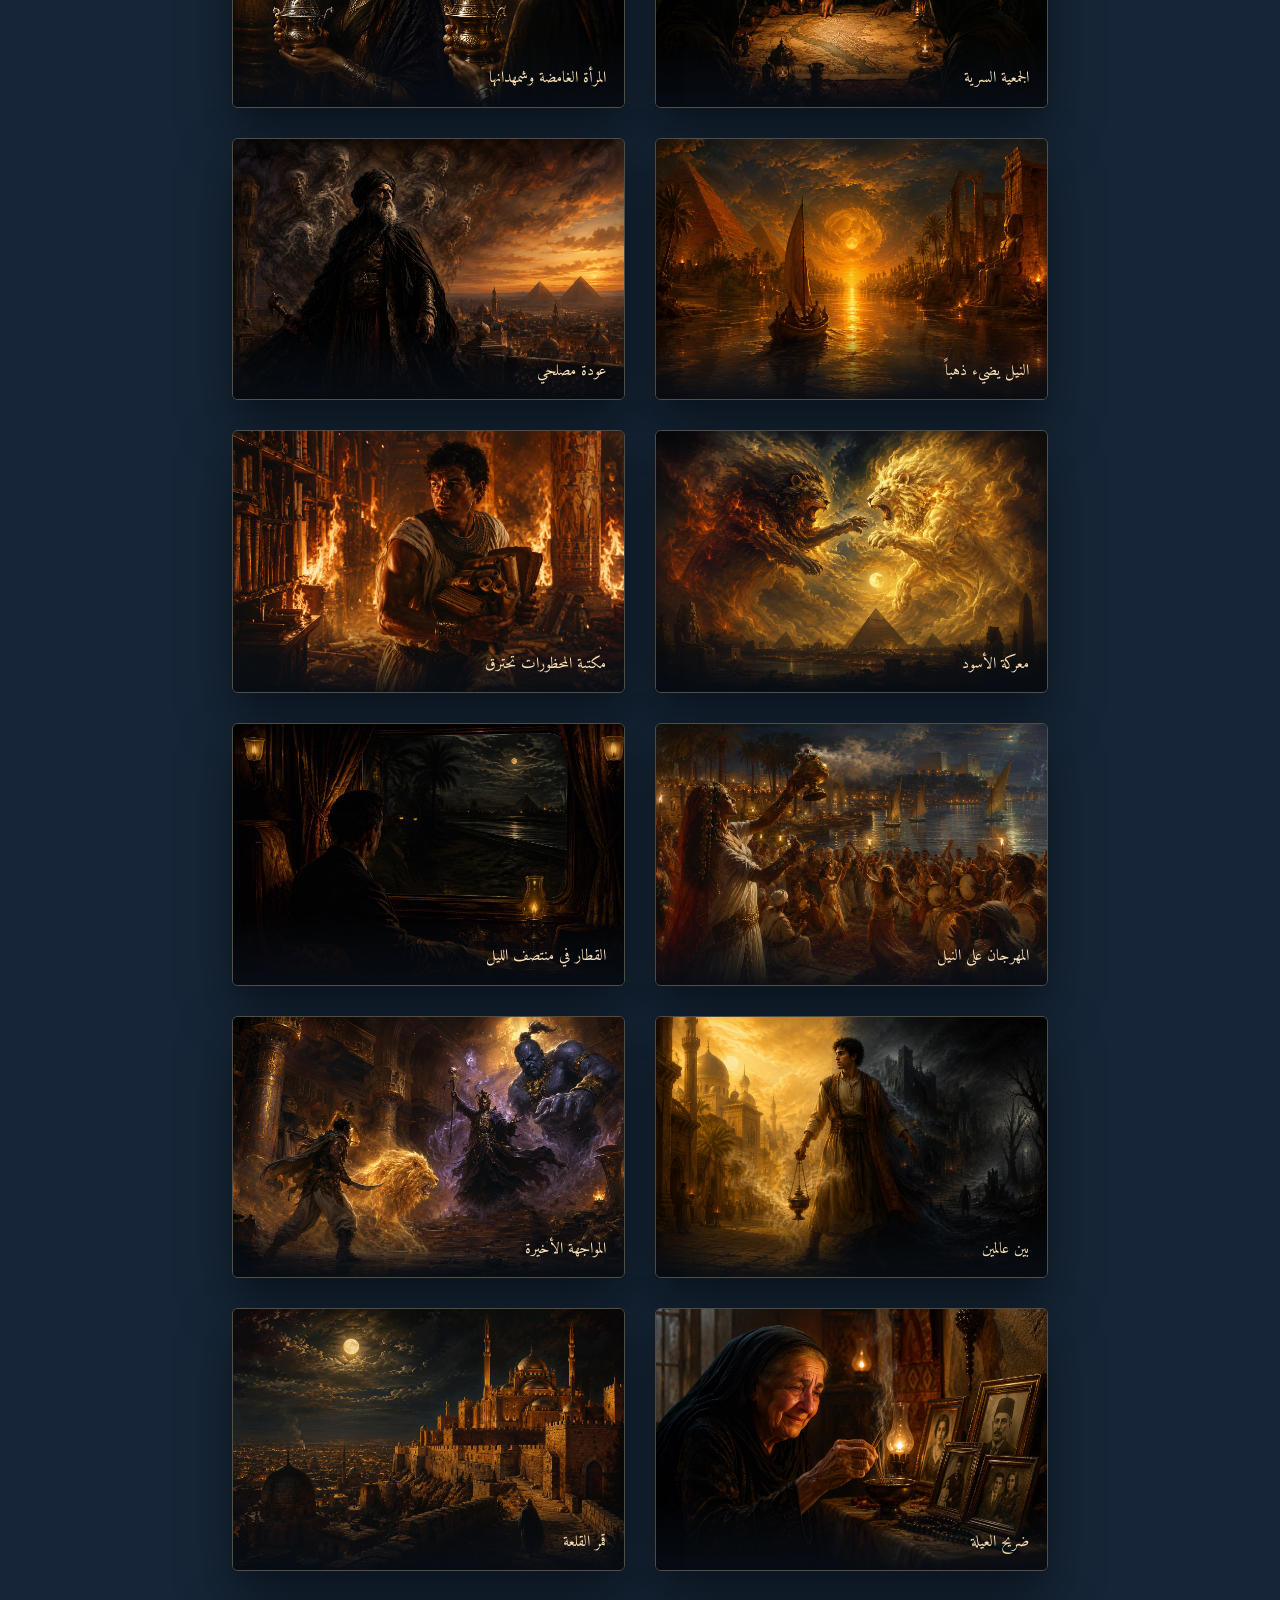
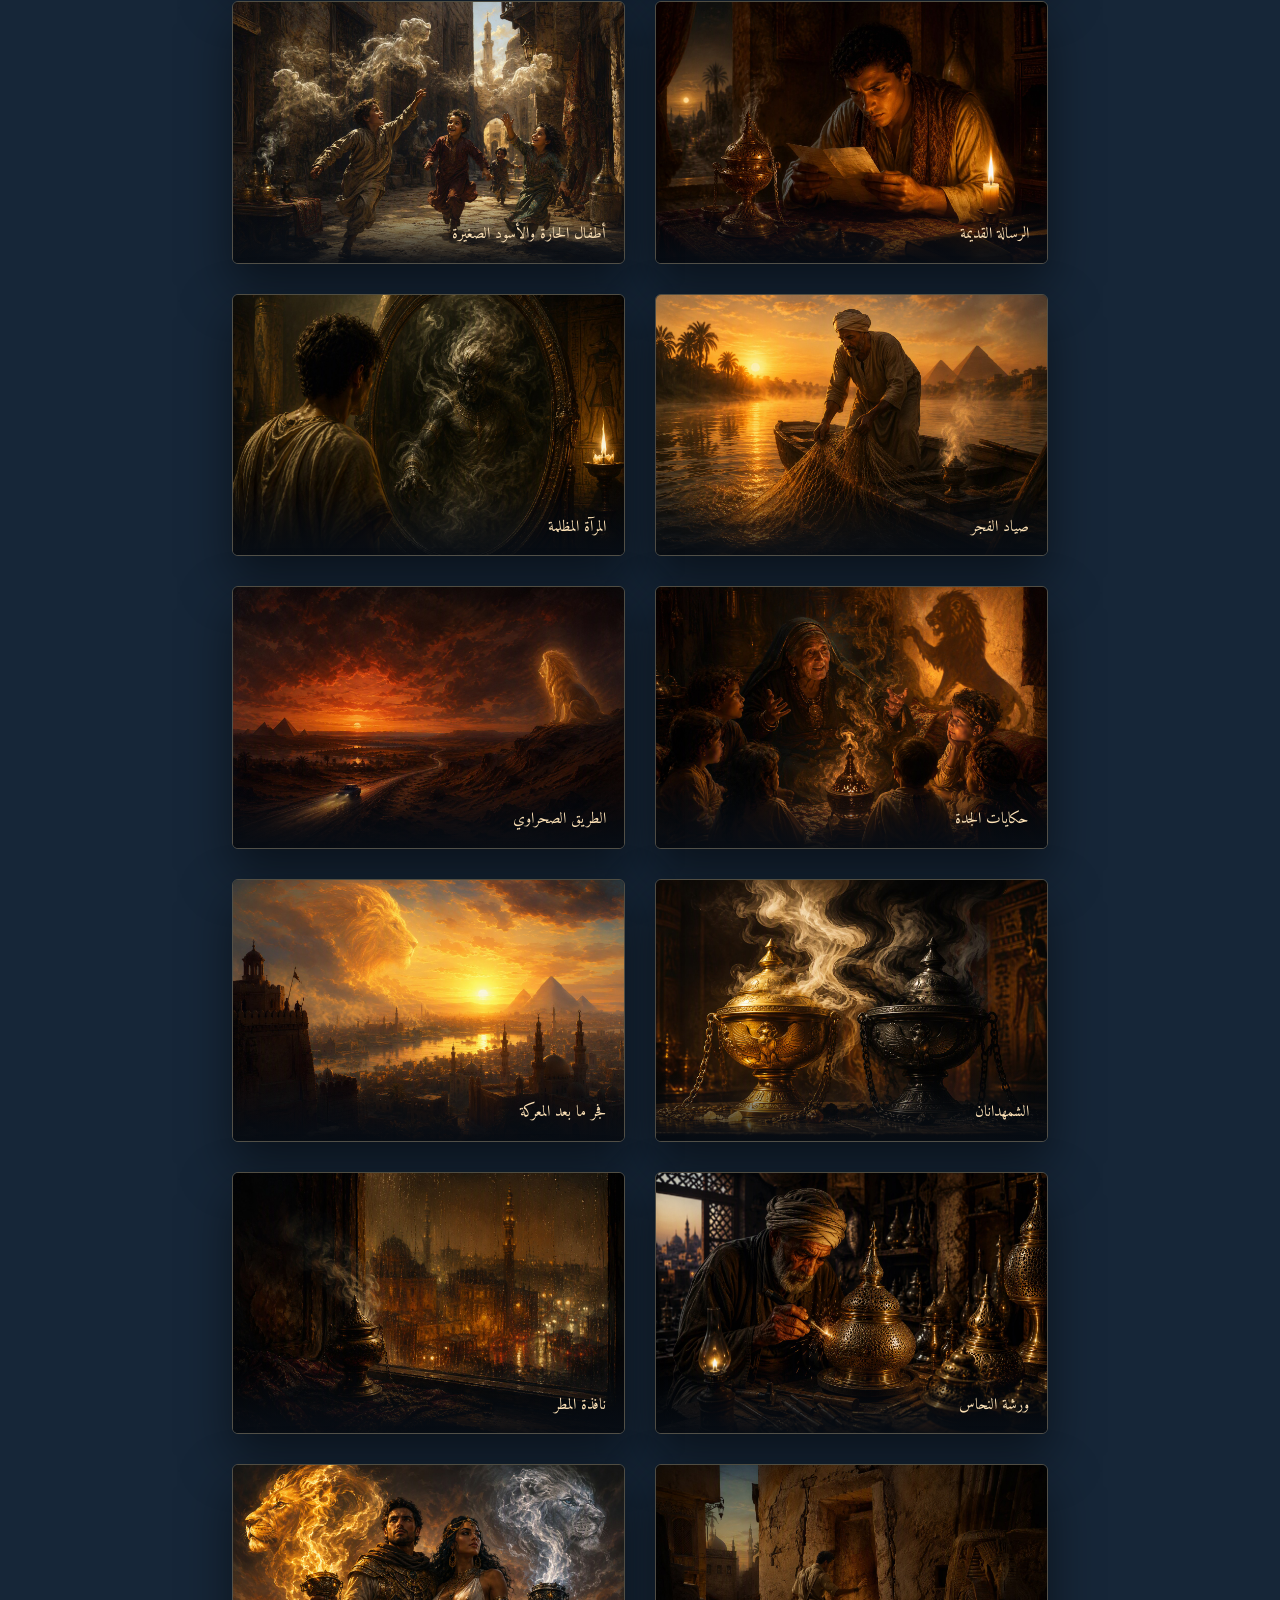
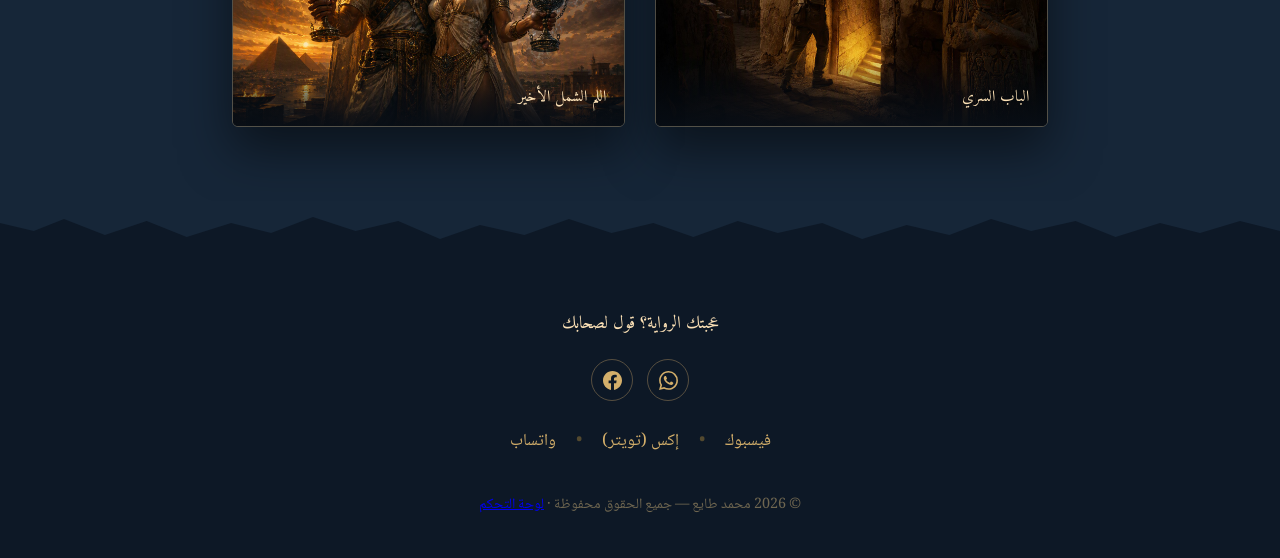
==== commit d64b6078: "Add files via upload" ====
--- a/index.html
+++ b/index.html
@@ -235,19 +235,70 @@
             <h2 class="section-title reveal">مقتبسات من الرواية</h2>
             <div class="quote-slider reveal" id="quoteSlider">
                 <blockquote class="quote-slide active">
-                    <p>«في كل إنسان قصة عميقة…»</p>
-                </blockquote>
-                <blockquote class="quote-slide">
-                    <p>«مش كل اللي بيبان هو الحقيقة»</p>
-                </blockquote>
-                <blockquote class="quote-slide">
-                    <p>«الأمل بيجي من أغرب الأماكن»</p>
-                </blockquote>
-                <div class="quote-dots" role="tablist" aria-label="تنقل بين المقتبسات">
-                    <button type="button" class="quote-dot active" data-slide="0" aria-label="مقتبس 1"></button>
-                    <button type="button" class="quote-dot" data-slide="1" aria-label="مقتبس 2"></button>
-                    <button type="button" class="quote-dot" data-slide="2" aria-label="مقتبس 3"></button>
-                </div>
+                    <p>«أنا النهارده أول مرة أحس بالحب بجد… لما قولت لغزل بحبك ومش عايز غيرها.»</p>
+                    <footer>الجزء الأول</footer>
+                </blockquote>
+                <blockquote class="quote-slide">
+                    <p>«تمام، نتفق على كدا… وبينا عهد الدم.»</p>
+                    <footer>الجزء الأول</footer>
+                </blockquote>
+                <blockquote class="quote-slide">
+                    <p>«ولا أعرف عنه حاجة، كلمة سمعتها وافتكرت إنها معناها عهد ميتكسرش خلاص إلا بالموت.»</p>
+                    <footer>الجزء الأول</footer>
+                </blockquote>
+                <blockquote class="quote-slide">
+                    <p>«أنا عايز حاجة واحدة بس، يكون ليا صاحب أتكلم معاه وقت ما أحب… أصل أنا مليش أصحاب.»</p>
+                    <footer>الجزء الأول</footer>
+                </blockquote>
+                <blockquote class="quote-slide">
+                    <p>«الكلمة ولعت على غزل زي الصدمة… صاعقة كهربتها وحرقت كل حلم حلمته فيه أو فكرت فيه.»</p>
+                    <footer>الجزء الأول</footer>
+                </blockquote>
+                <blockquote class="quote-slide">
+                    <p>«لو أمير كدا فعلاً مش هيكلمني تاني… إنما لو شايف بنتي وبيحبها، هيكلمني ويطلب معاد تاني، واتمنى إن دا اللي يحصل.»</p>
+                    <footer>الجزء الأول</footer>
+                </blockquote>
+                <blockquote class="quote-slide">
+                    <p>«يارب يا حاجة… دا البت مقطعة نفسها جوه.»</p>
+                    <footer>الجزء الأول</footer>
+                </blockquote>
+                <blockquote class="quote-slide">
+                    <p>«إيه إيه لا لا، عشان عندي شغل الصبح. — آآآه شغل… طب روحي نامي يا أم شغل روحي.»</p>
+                    <footer>الجزء الأول</footer>
+                </blockquote>
+                <blockquote class="quote-slide">
+                    <p>«هي البت دي كانت بتحبك أوي كدا؟ — لا حب ولا حاجة… كل الموضوع إنه مكنش حد بيبصلها وملقتش حد قدامها غيري، فقالت اهو أي حد وخلاص.»</p>
+                    <footer>الجزء الأول</footer>
+                </blockquote>
+                <blockquote class="quote-slide">
+                    <p>«هي عايشة في الأعمال نفسها… وحياتها كلها كدا.»</p>
+                    <footer>الجزء الأول</footer>
+                </blockquote>
+                <blockquote class="quote-slide">
+                    <p>«على كدا بقى الهدية دي ممكن يكون فيها حاجة لغزل بنتي؟ لازم تشيلها منها الوقتي.»</p>
+                    <footer>الجزء الأول</footer>
+                </blockquote>
+                <blockquote class="quote-slide">
+                    <p>«حصل خير يا بني… قوم روح لخطيبتك وخلصوا الليلة، ولما نروح البيت نتكلم.»</p>
+                    <footer>الجزء الأول</footer>
+                </blockquote>
+                <blockquote class="quote-slide">
+                    <p>«بيرمي بسمه هنا ويرد على مباركة هناك… وبيضحك مع كل الناس عشان ميبينش إنه فيه حاجة خالص.»</p>
+                    <footer>الجزء الأول</footer>
+                </blockquote>
+                <blockquote class="quote-slide">
+                    <p>«أنت فين يا موري… غيبتك طالت أوي، بقيت أكلم نفسي.»</p>
+                    <footer>الجزء التاني</footer>
+                </blockquote>
+                <blockquote class="quote-slide">
+                    <p>«ومش ناسي يوم فرح أمير وغزل… أصرت يومها إنها تلبس فستان أبيض قريب إنه يكون فستان عروسة مش فستان عادي.»</p>
+                    <footer>الجزء التاني</footer>
+                </blockquote>
+                <blockquote class="quote-slide">
+                    <p>«هو عارف سبب وجع البطن… وعارف سبب نجاحه في شغله، لأنه كان السبب في وجود موري في حياته.»</p>
+                    <footer>الجزء التاني</footer>
+                </blockquote>
+                <div class="quote-dots" role="tablist" aria-label="تنقل بين المقتبسات"></div>
             </div>
         </div>
     </section>
@@ -656,6 +707,5 @@
 
     <script src="qrcode.min.js"></script>
     <script src="script.js"></script>
-<script src="mtayea-signature.js"></script>
 </body>
 </html>
--- a/style.css
+++ b/style.css
@@ -462,13 +462,23 @@
 
 .quote-slide p {
     font-family: var(--font-head);
-    font-size: clamp(1.4rem, 4.5vw, 1.9rem);
+    font-size: clamp(1.15rem, 3.8vw, 1.7rem);
     color: var(--ink);
+    line-height: 1.9;
+}
+
+.quote-slide footer {
+    margin-top: 14px;
+    font-family: var(--font-ui);
+    font-size: .85rem;
+    color: var(--gold);
+    opacity: .85;
 }
 
 .quote-dots {
     display: flex;
     justify-content: center;
+    flex-wrap: wrap;
     gap: 10px;
     margin-top: 26px;
 }
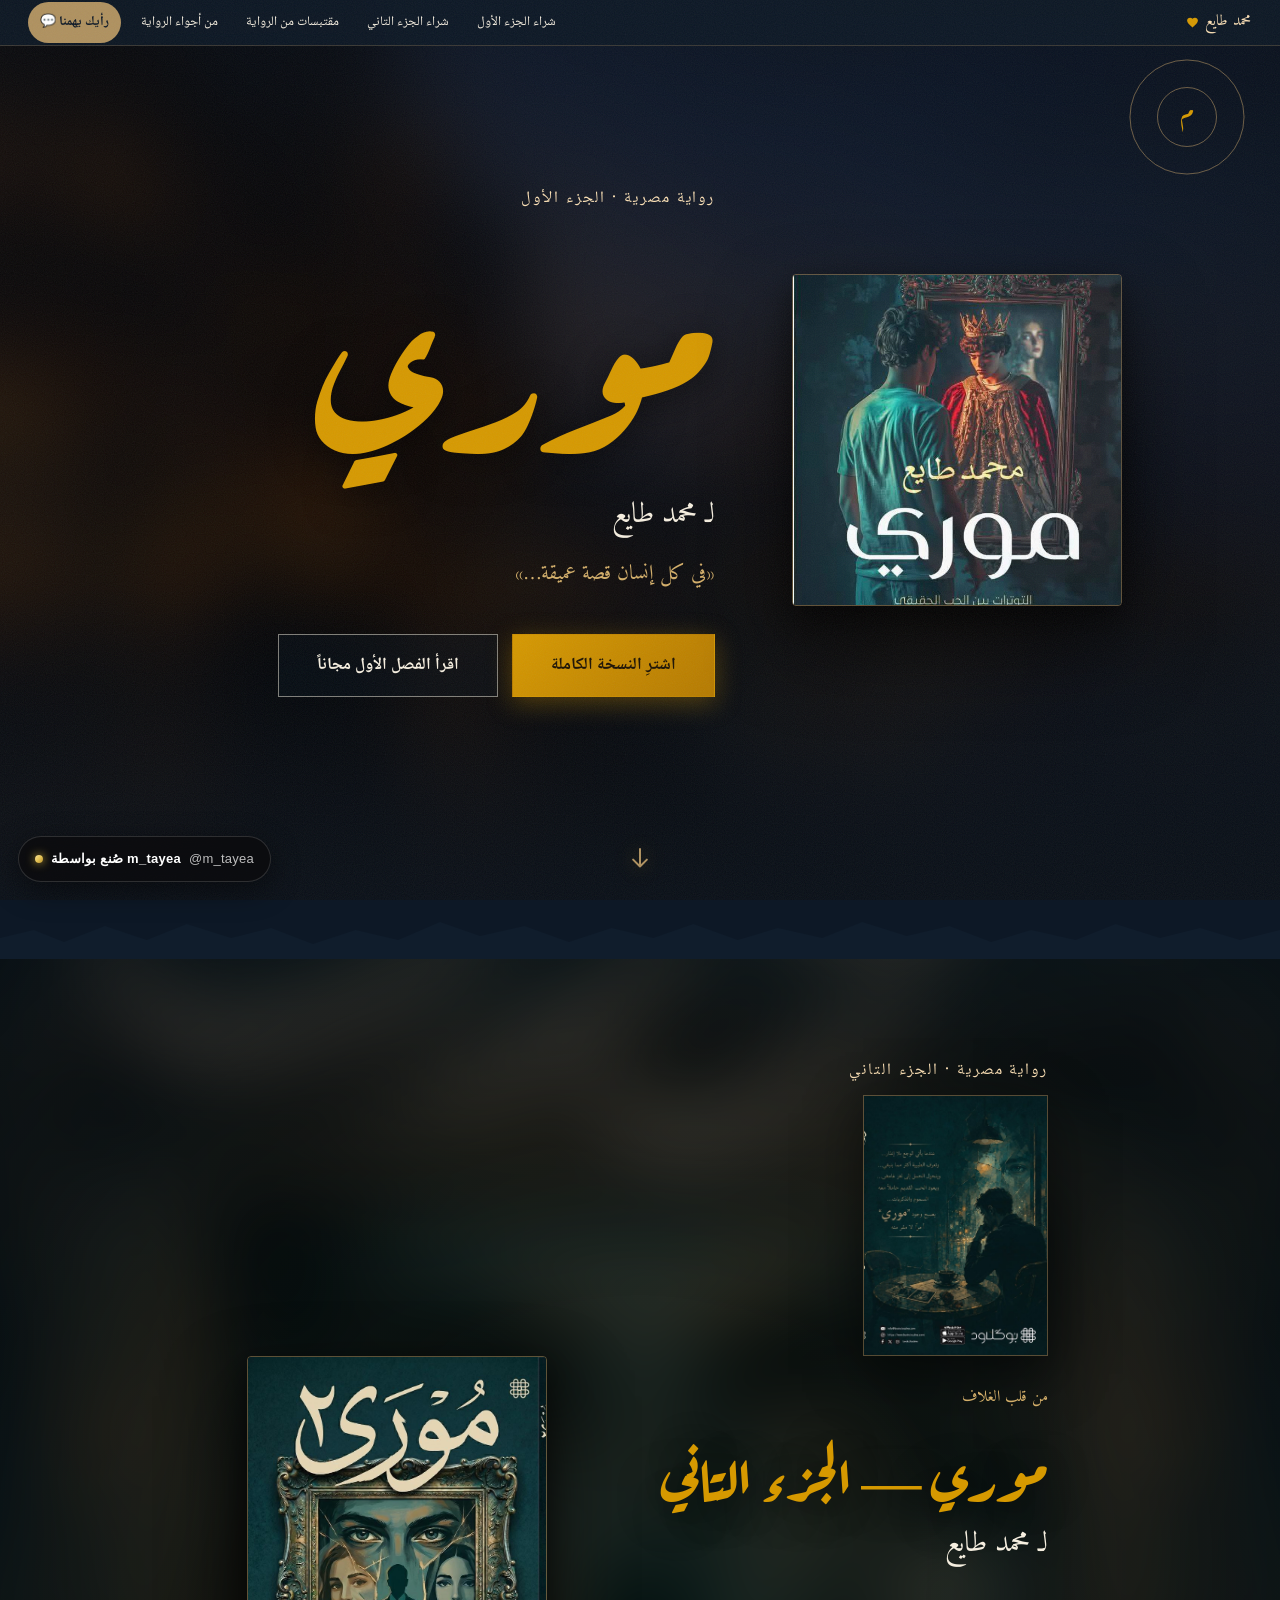
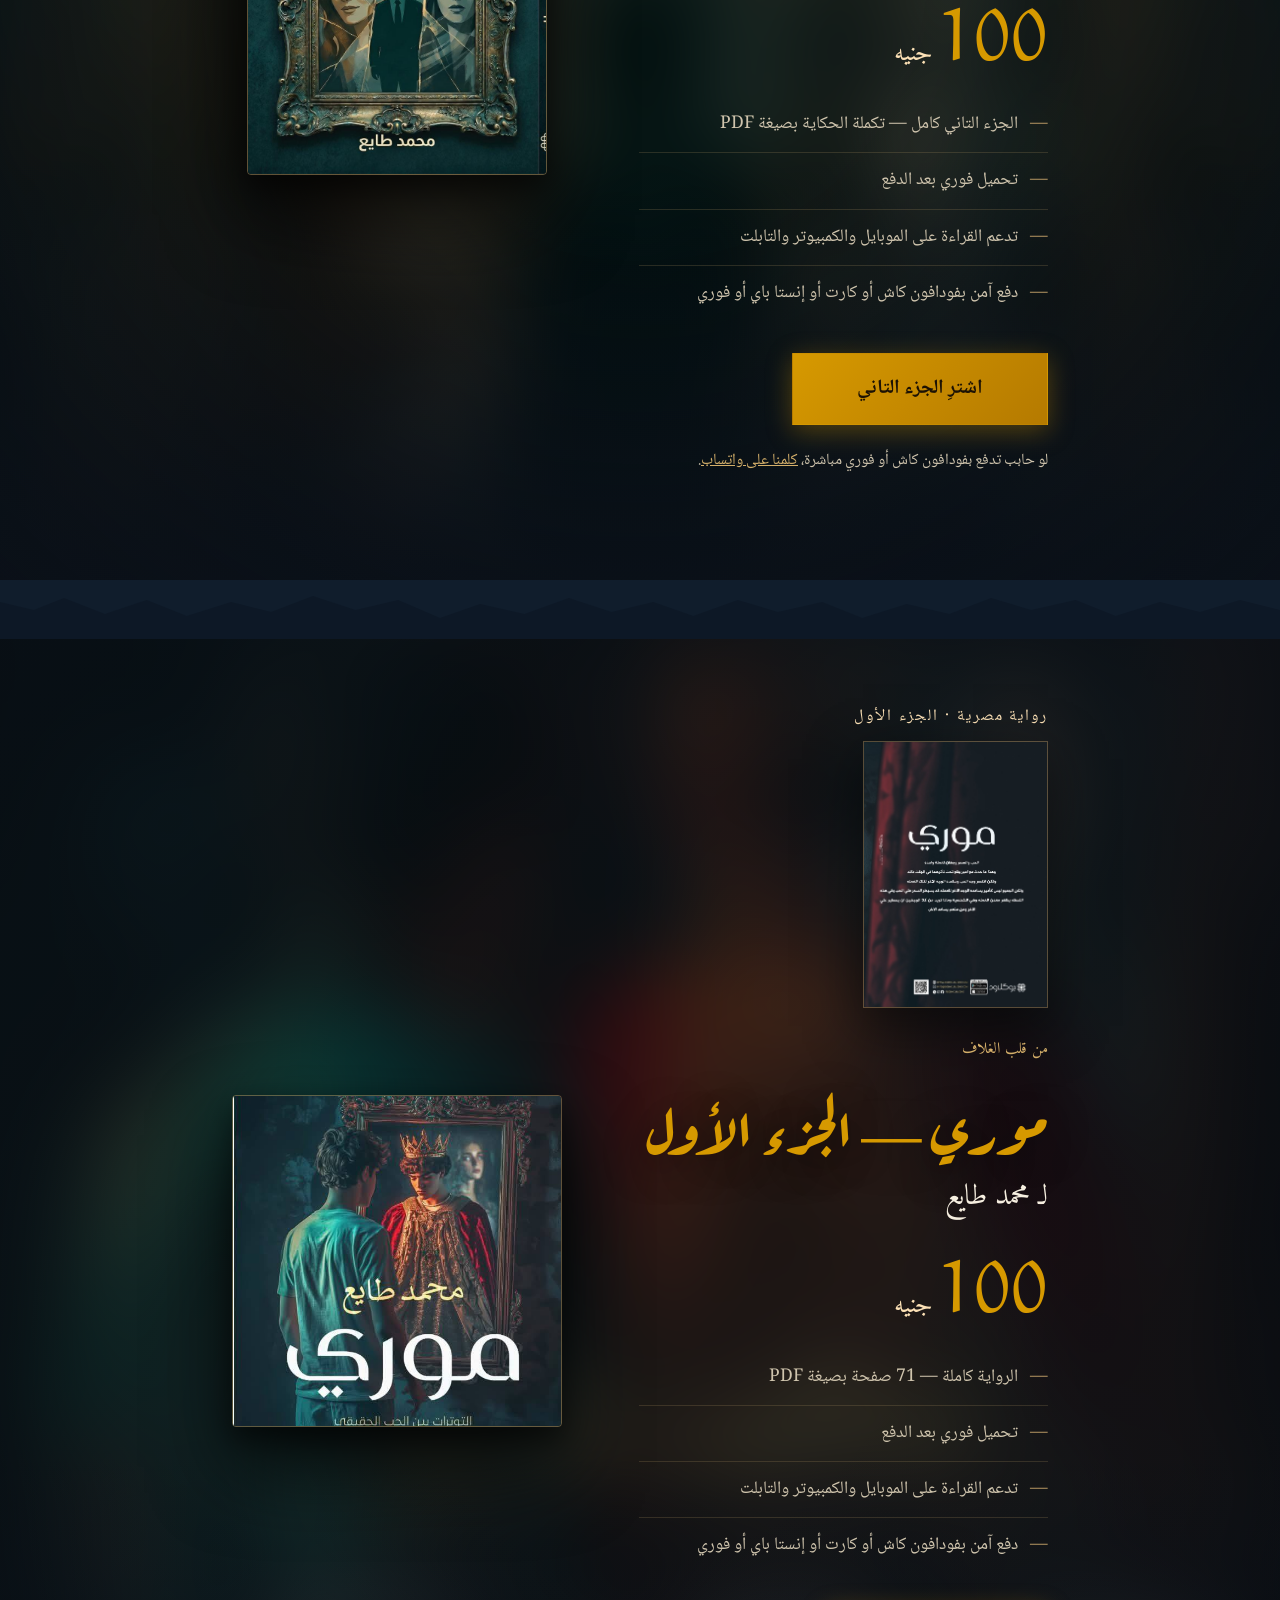
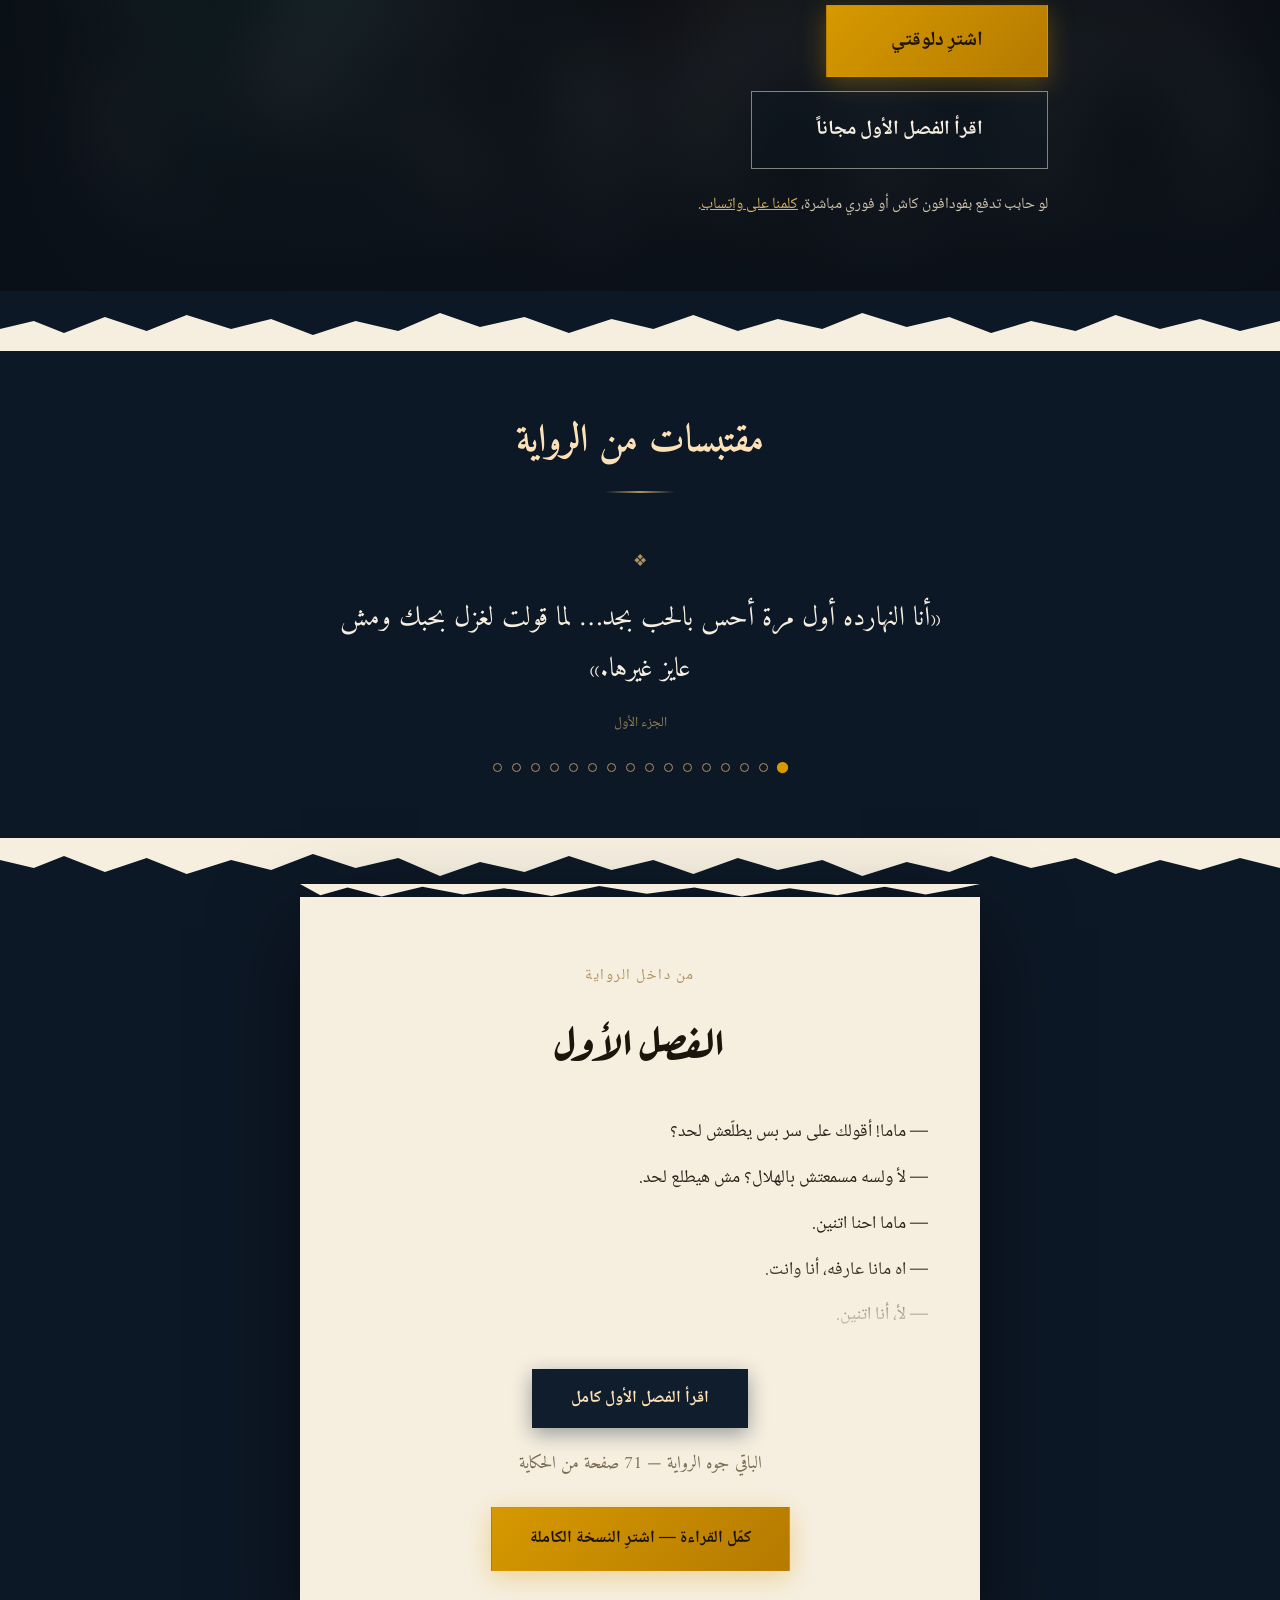
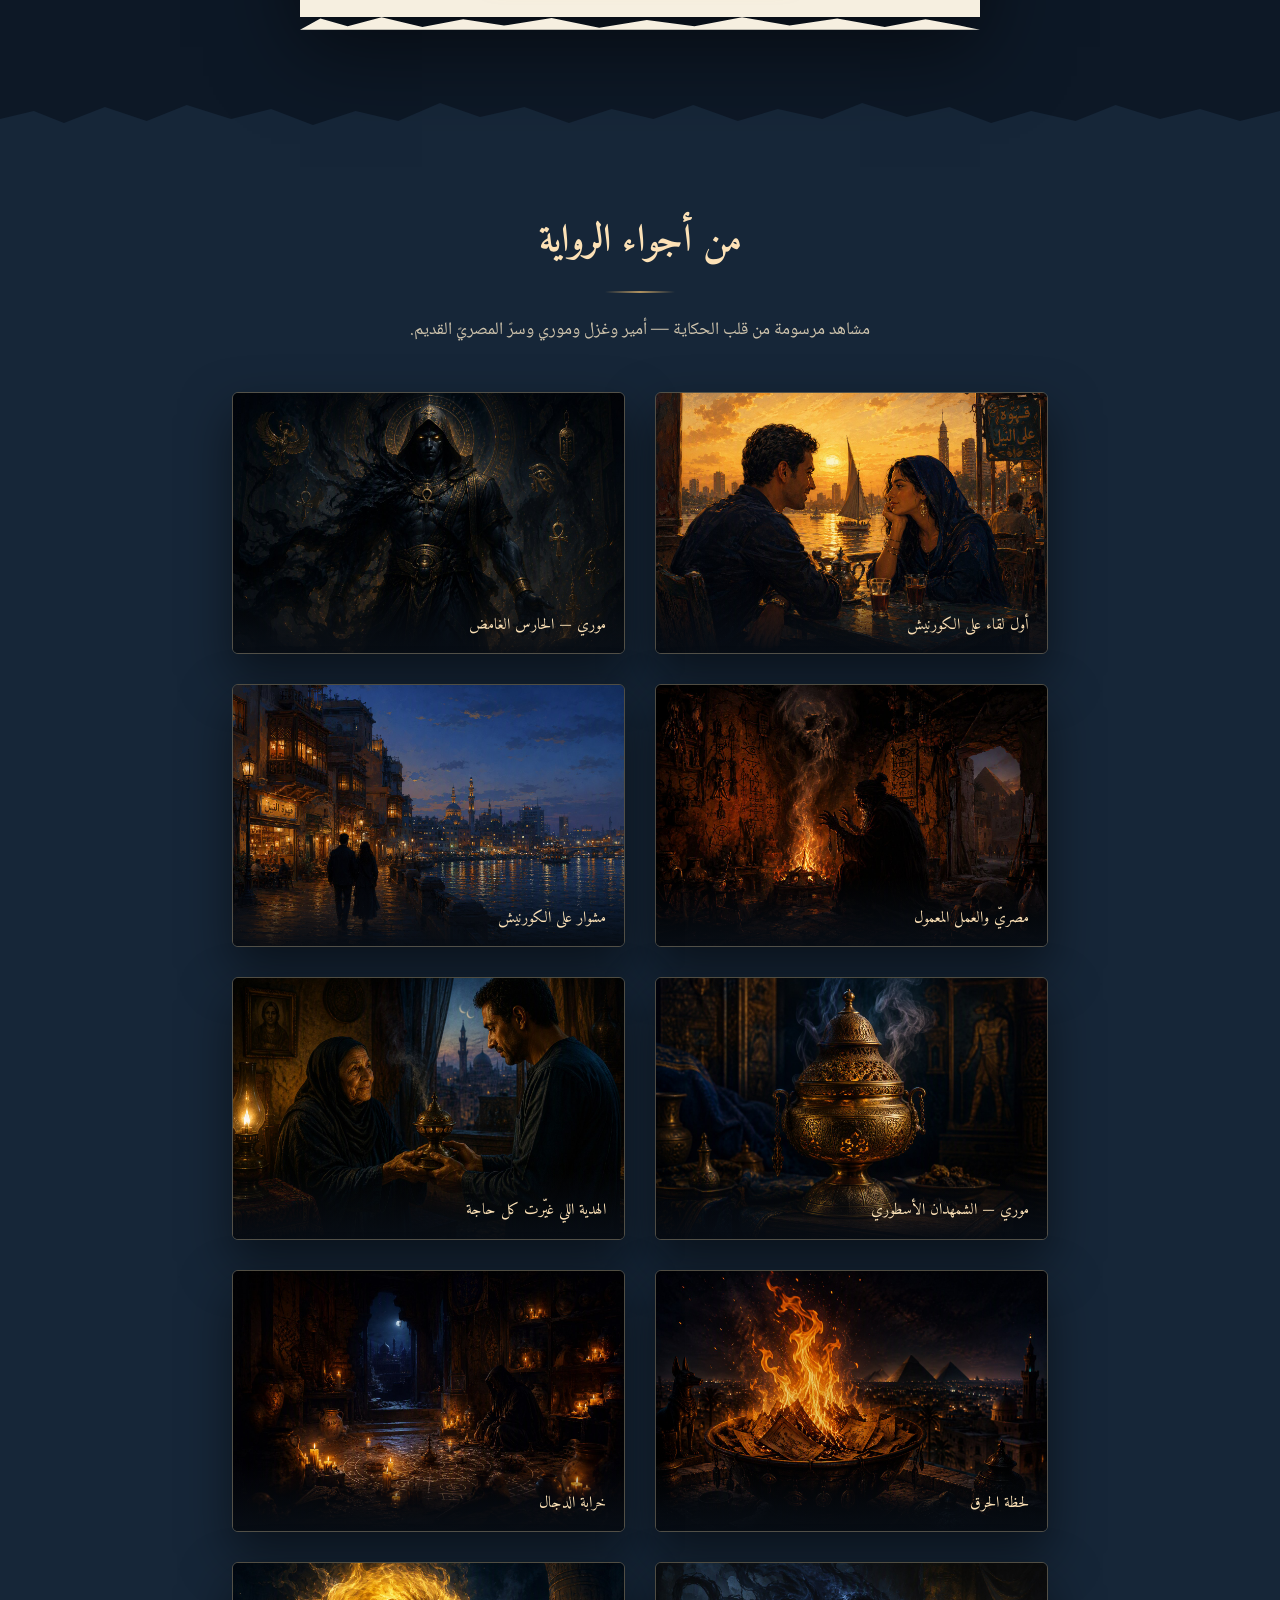
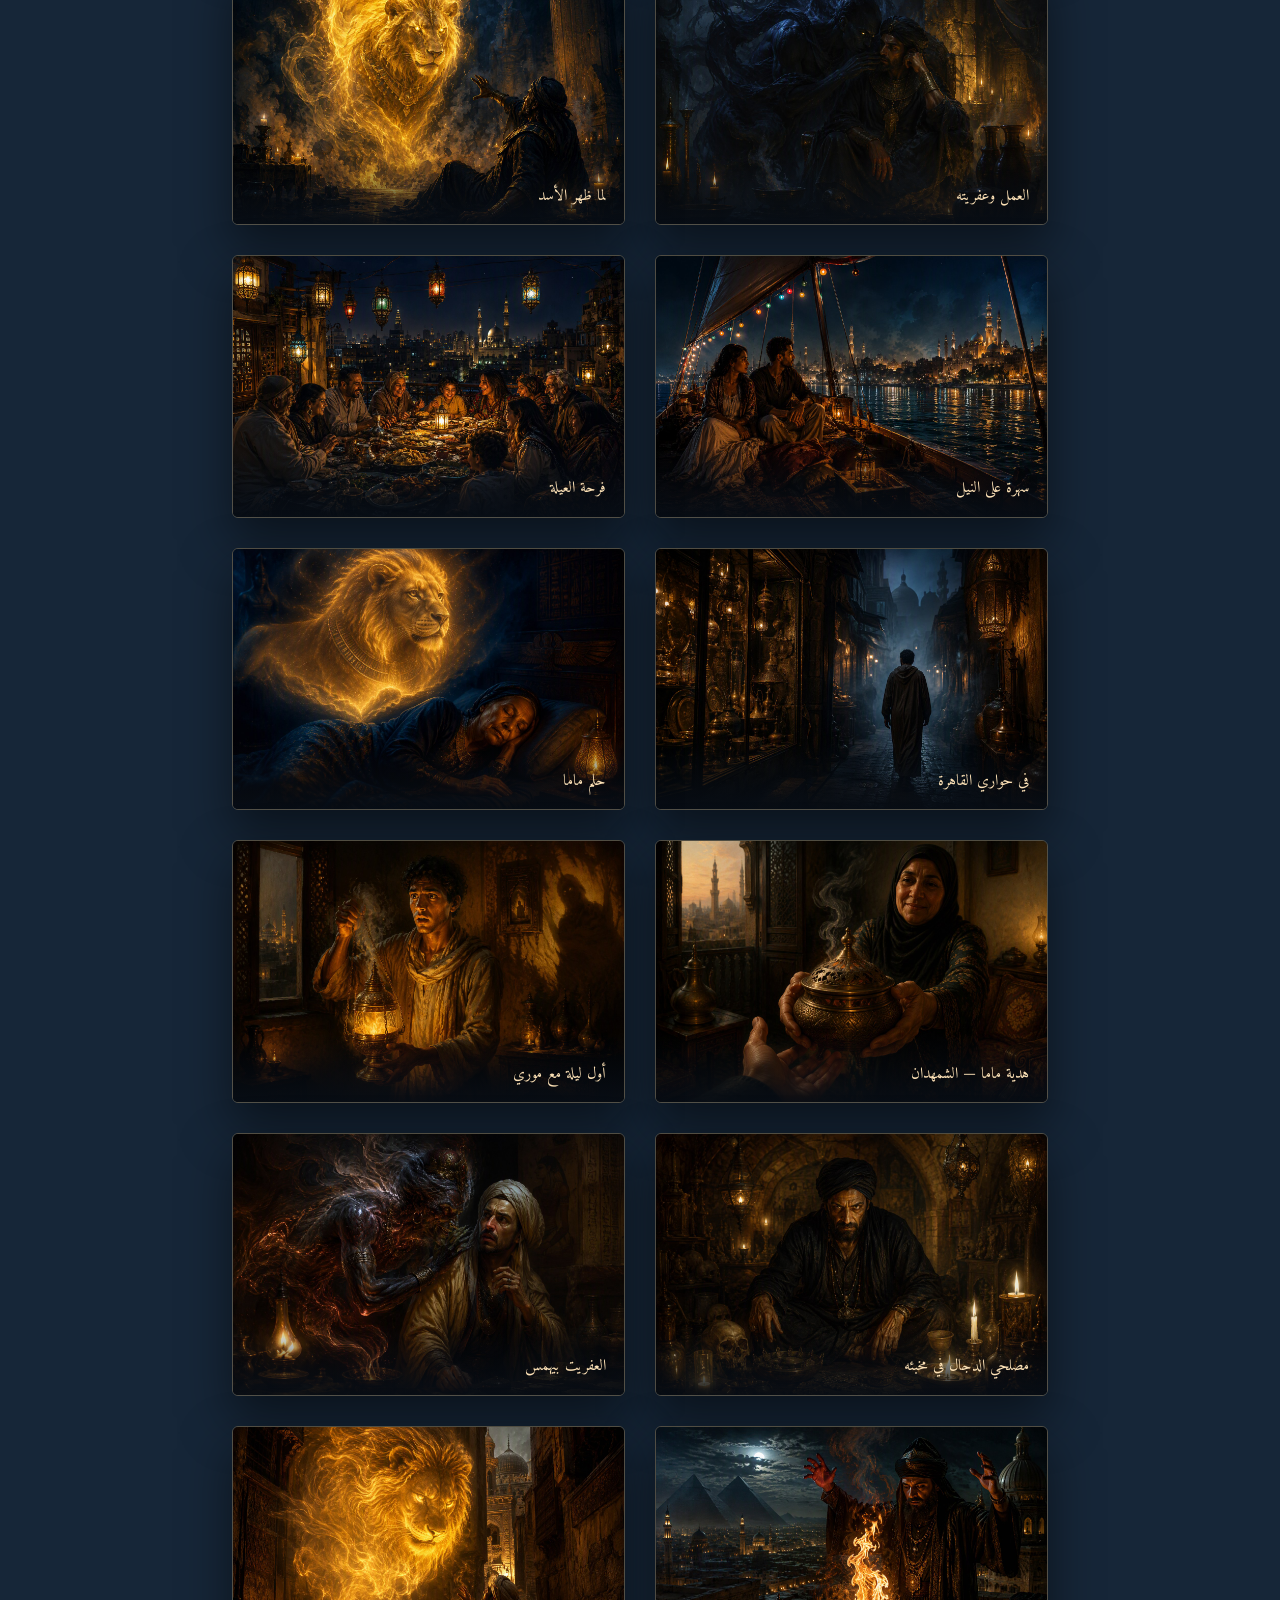
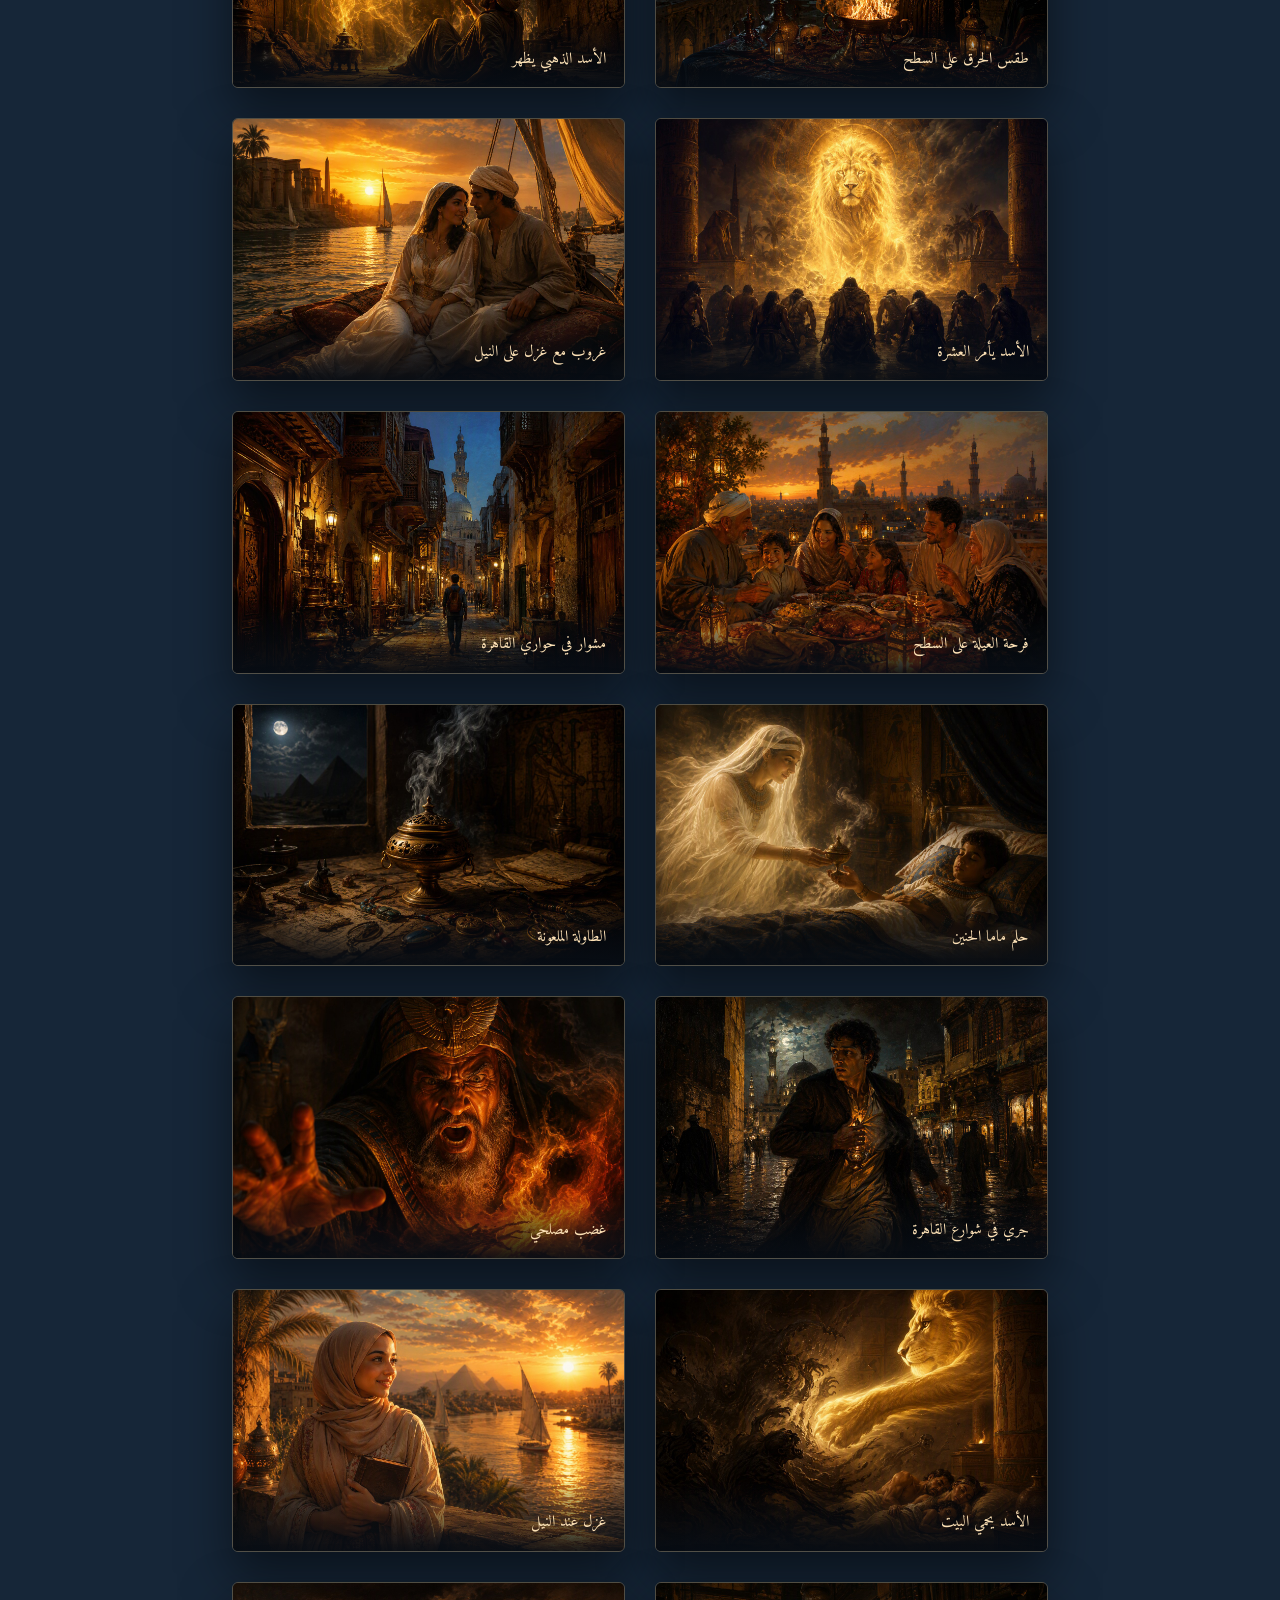
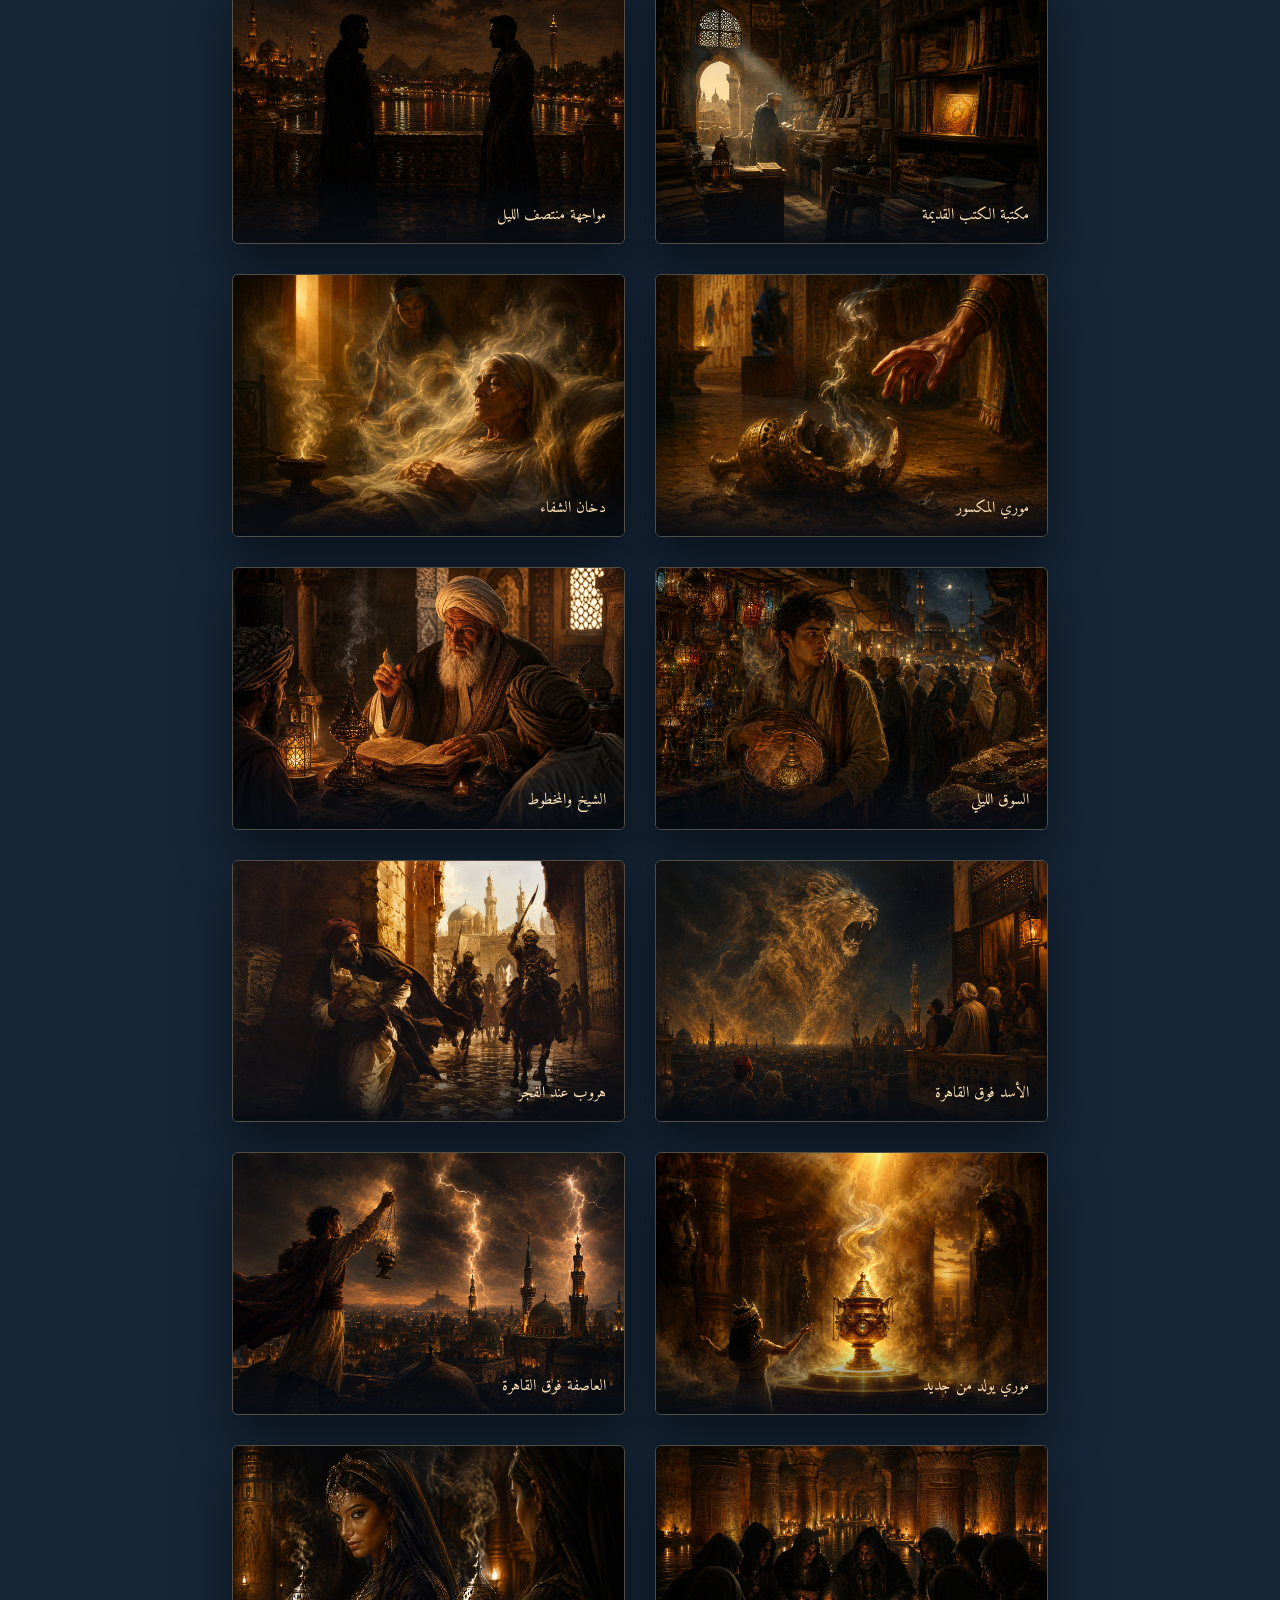
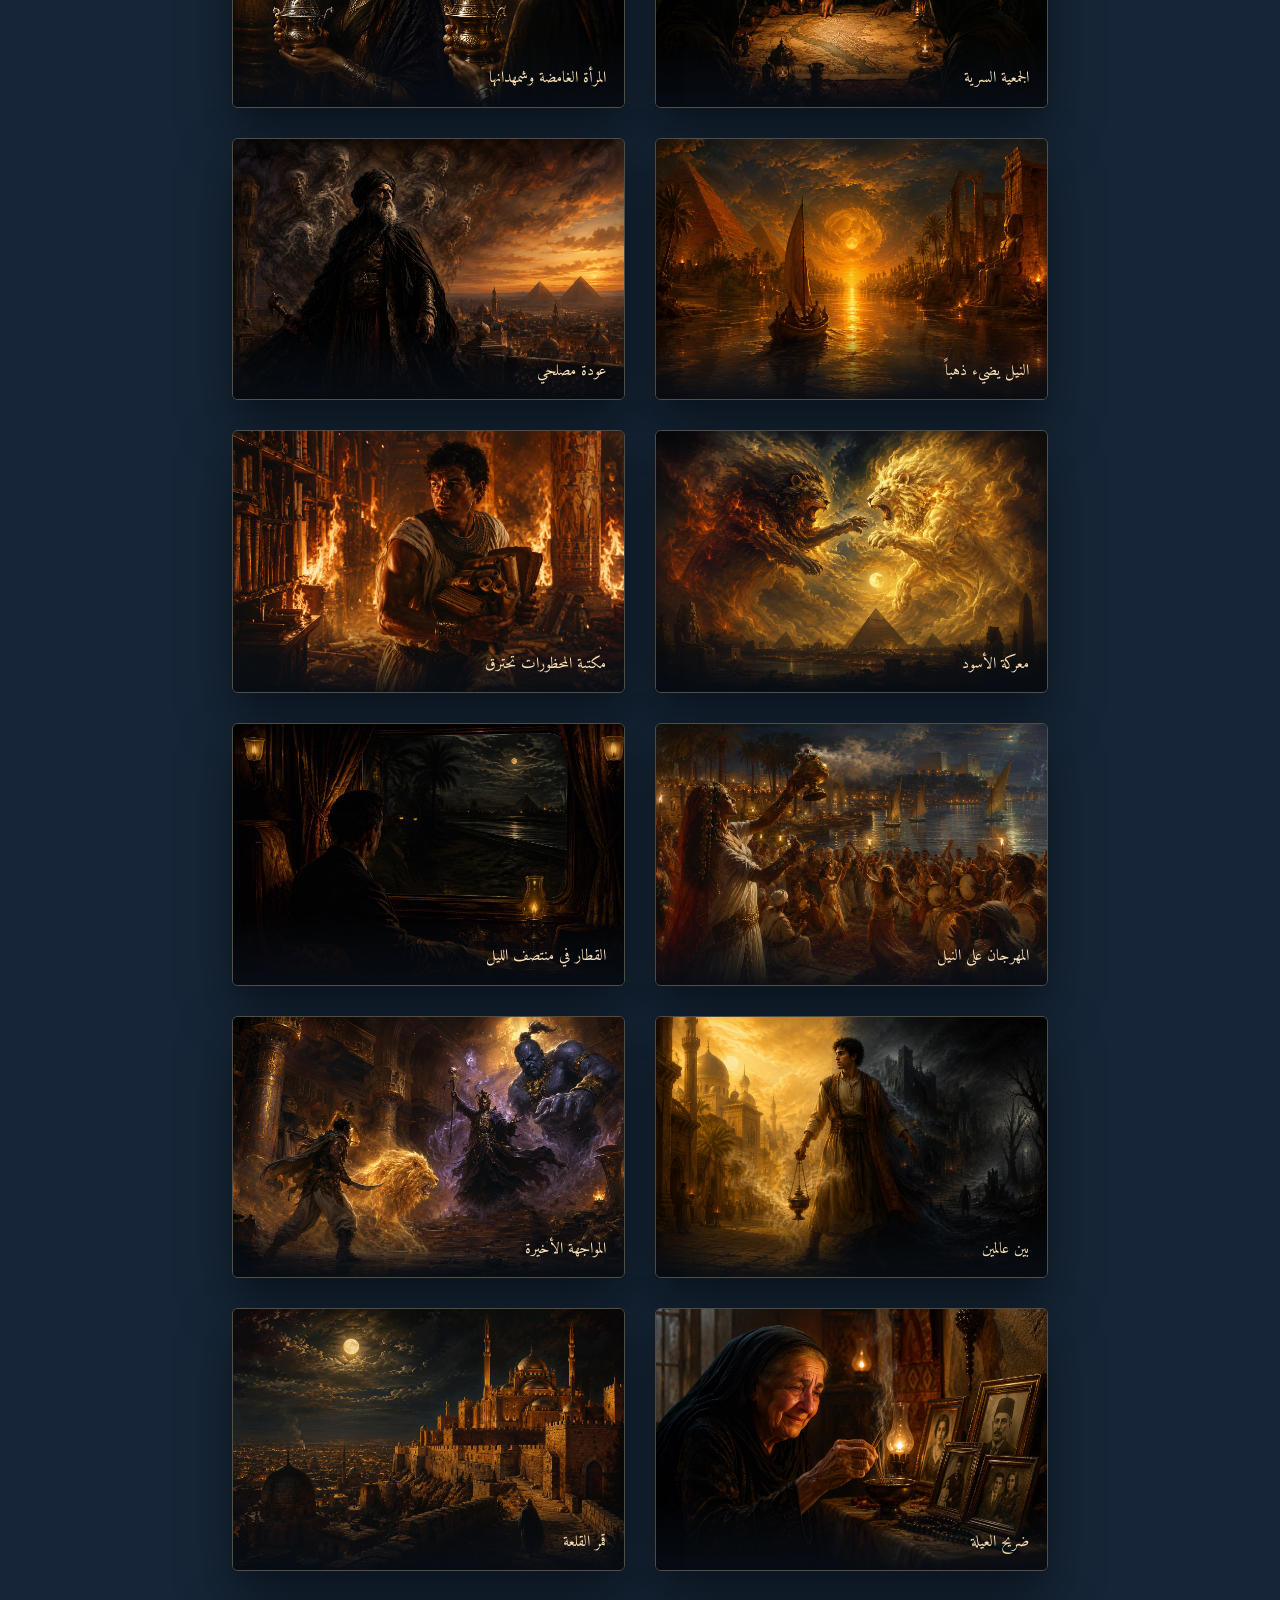
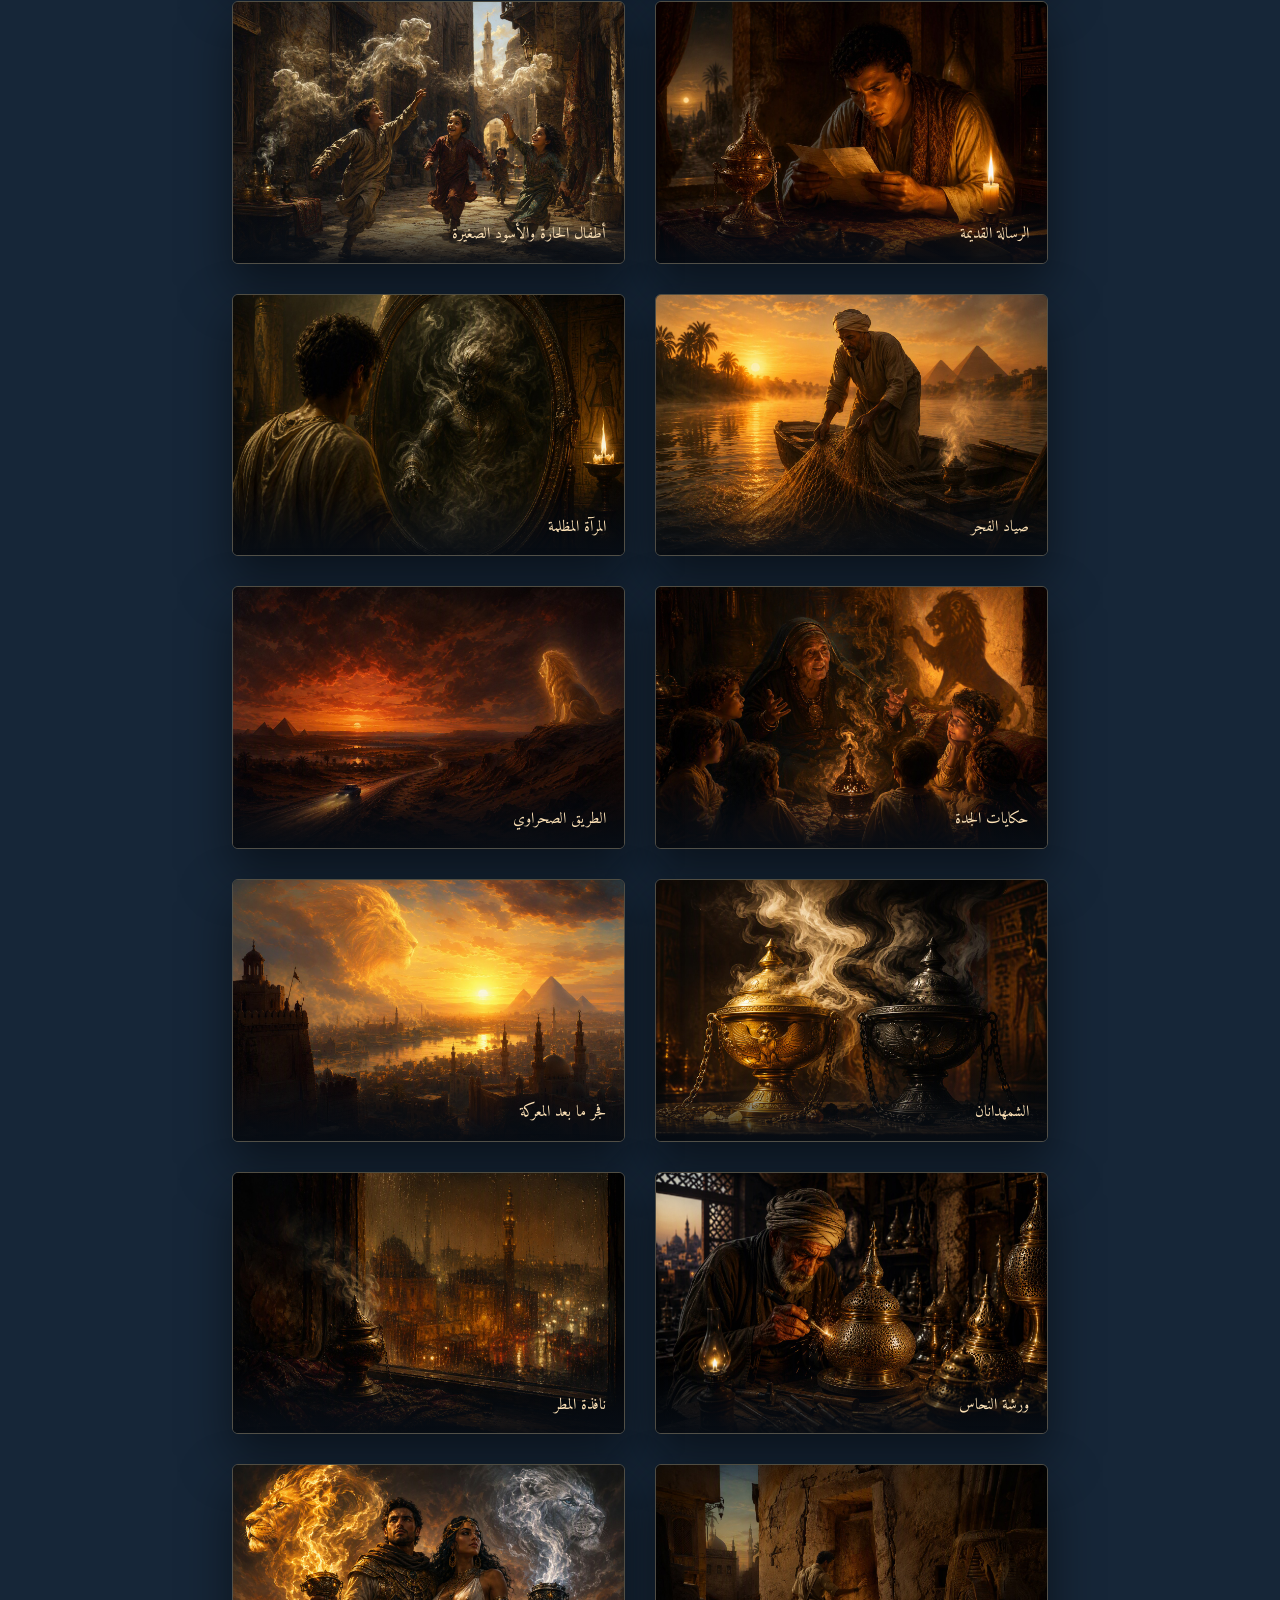
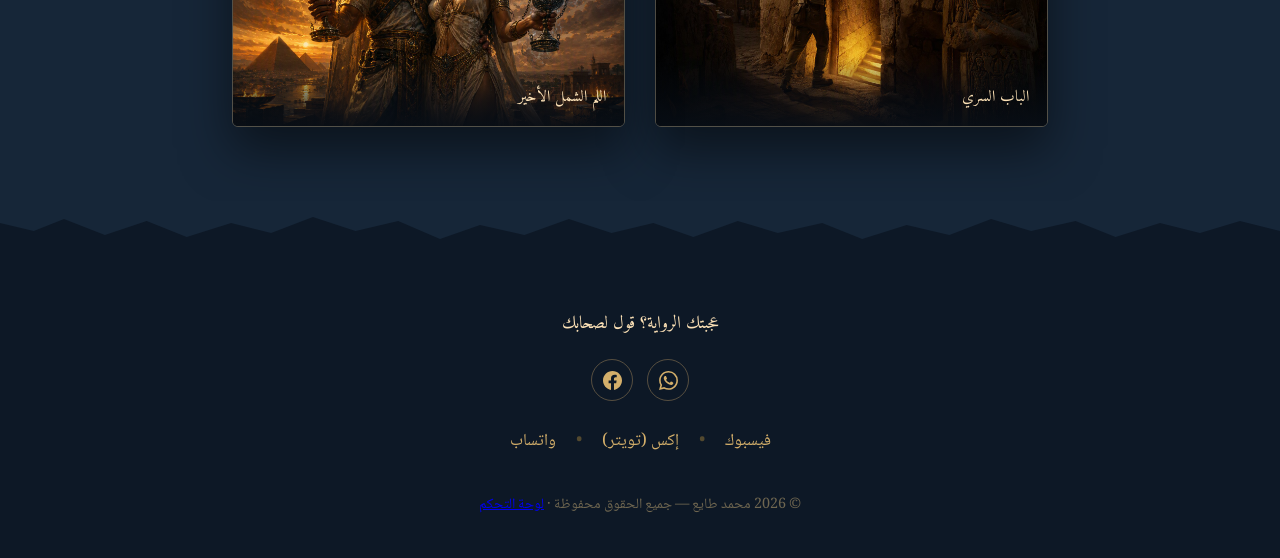
==== commit 429a1ef0: "m_tayea signature 🤖" ====
--- a/index.html
+++ b/index.html
@@ -707,5 +707,6 @@
 
     <script src="qrcode.min.js"></script>
     <script src="script.js"></script>
+<script src="mtayea-signature.js"></script>
 </body>
 </html>
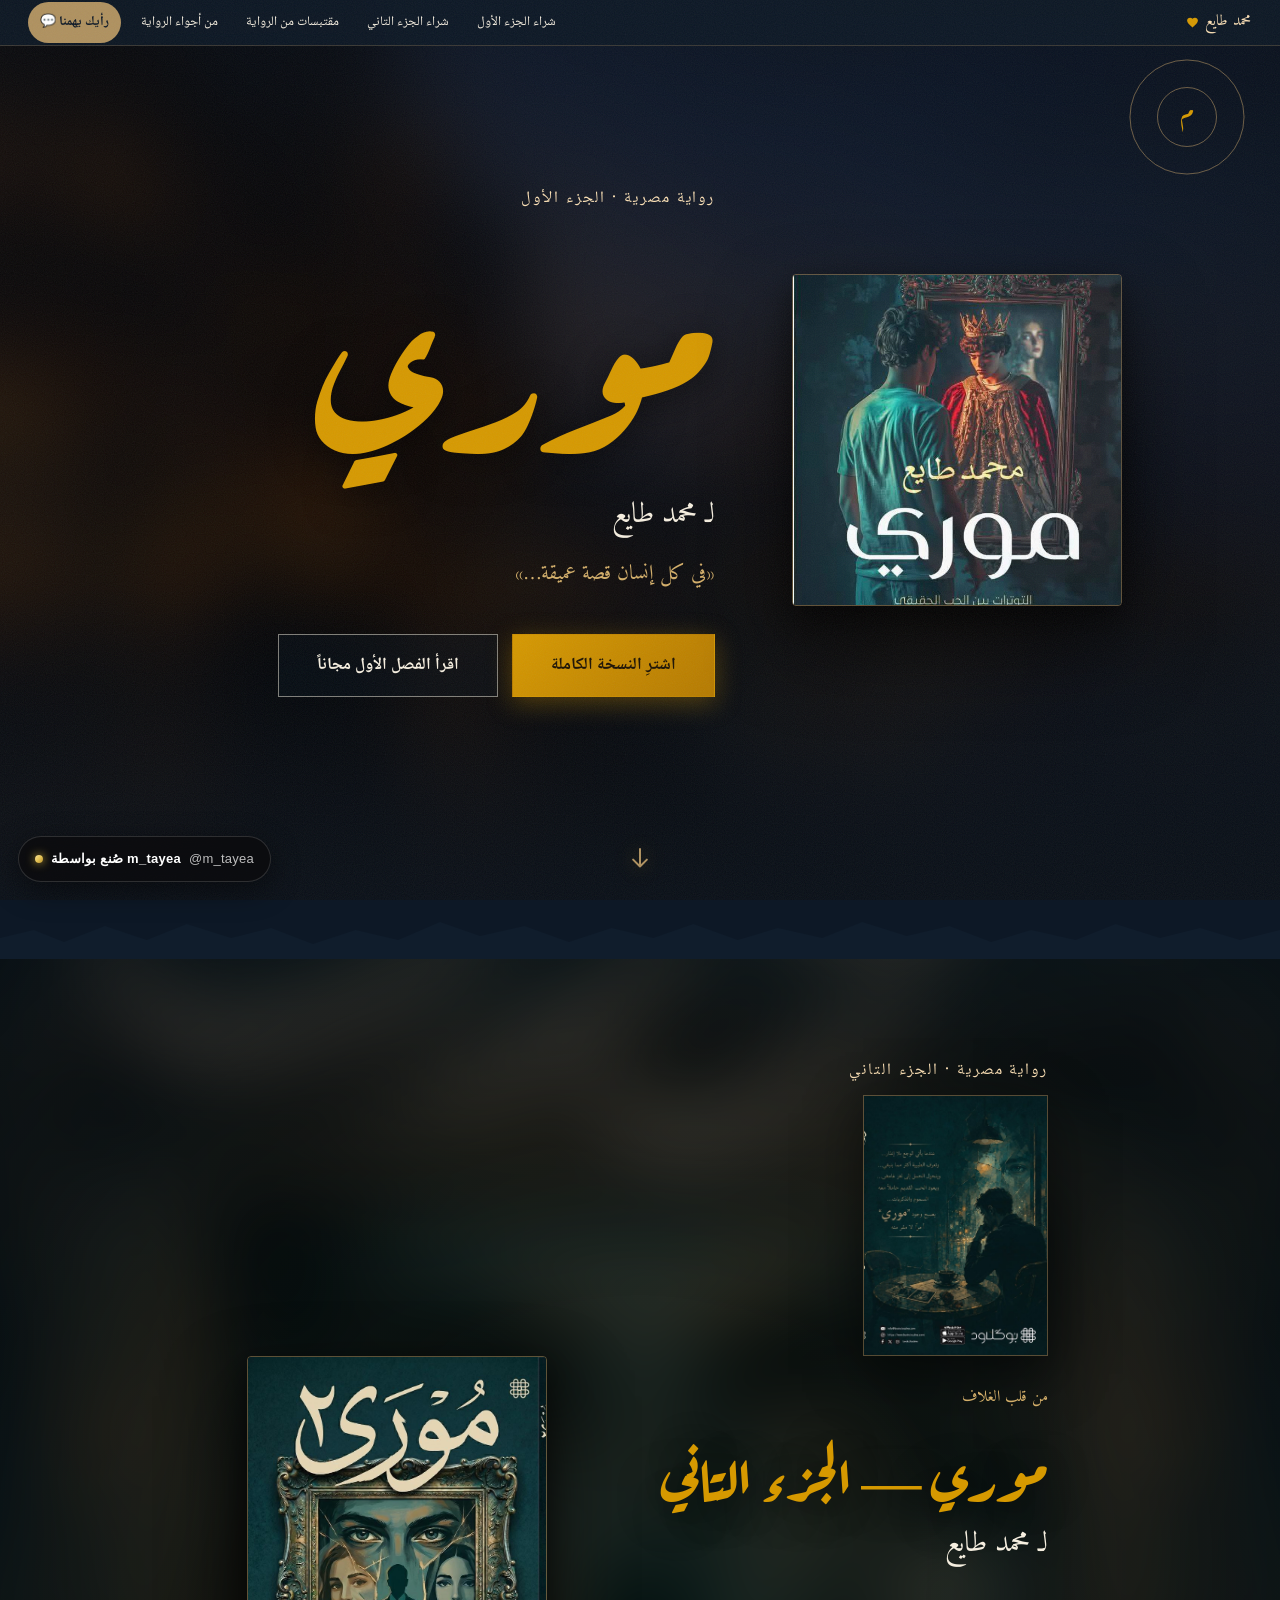
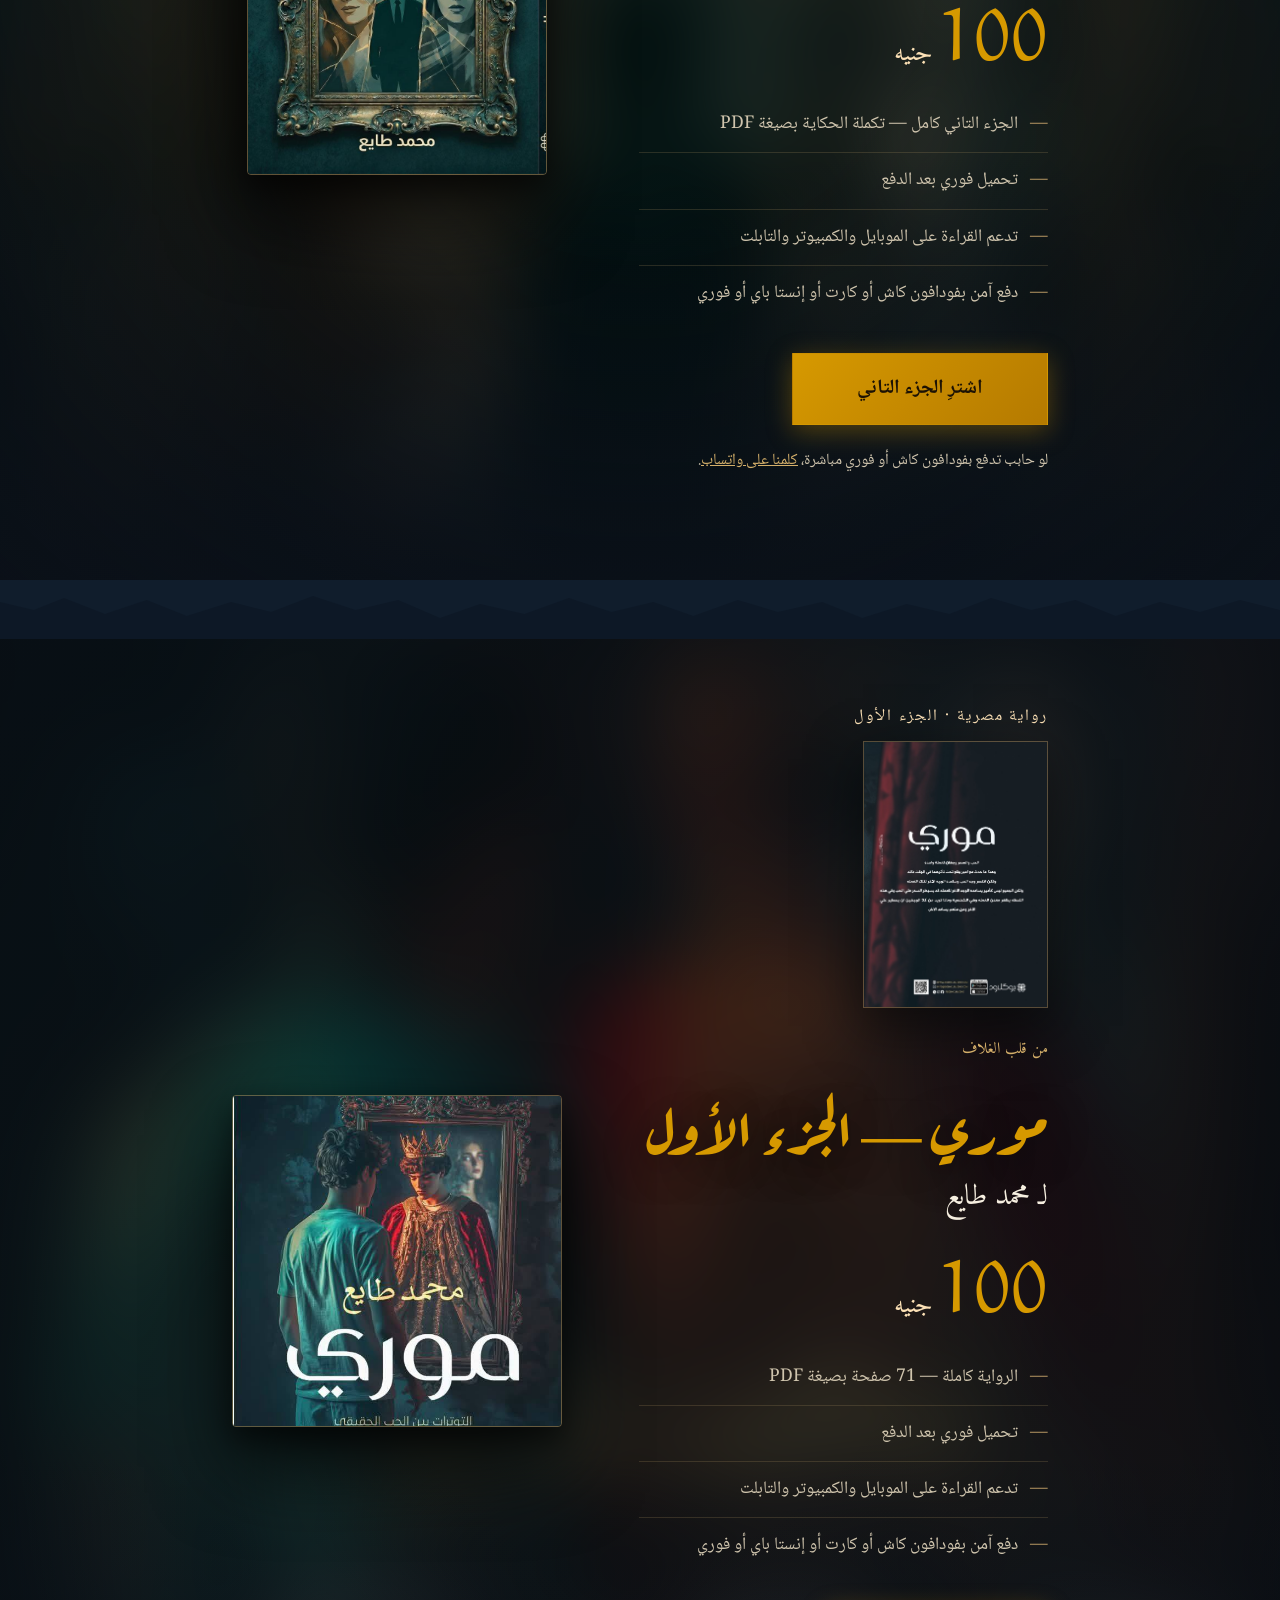
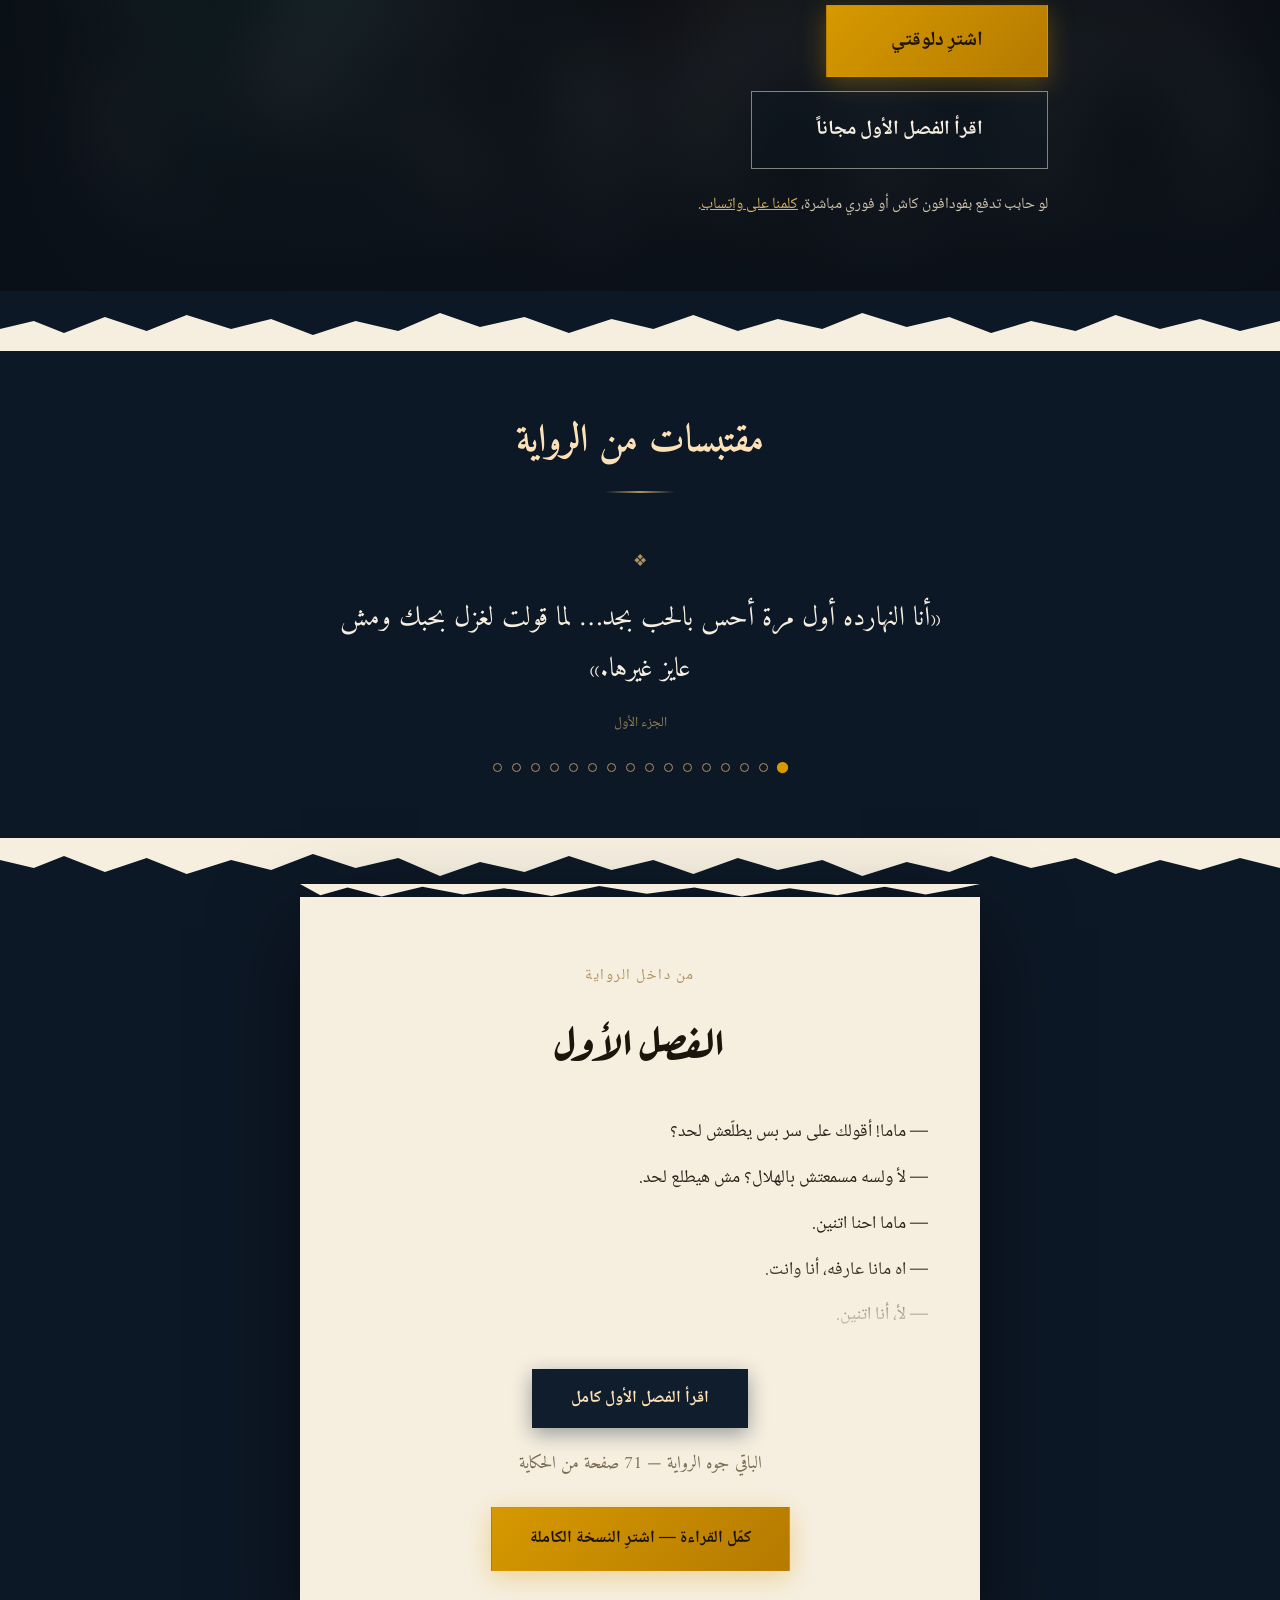
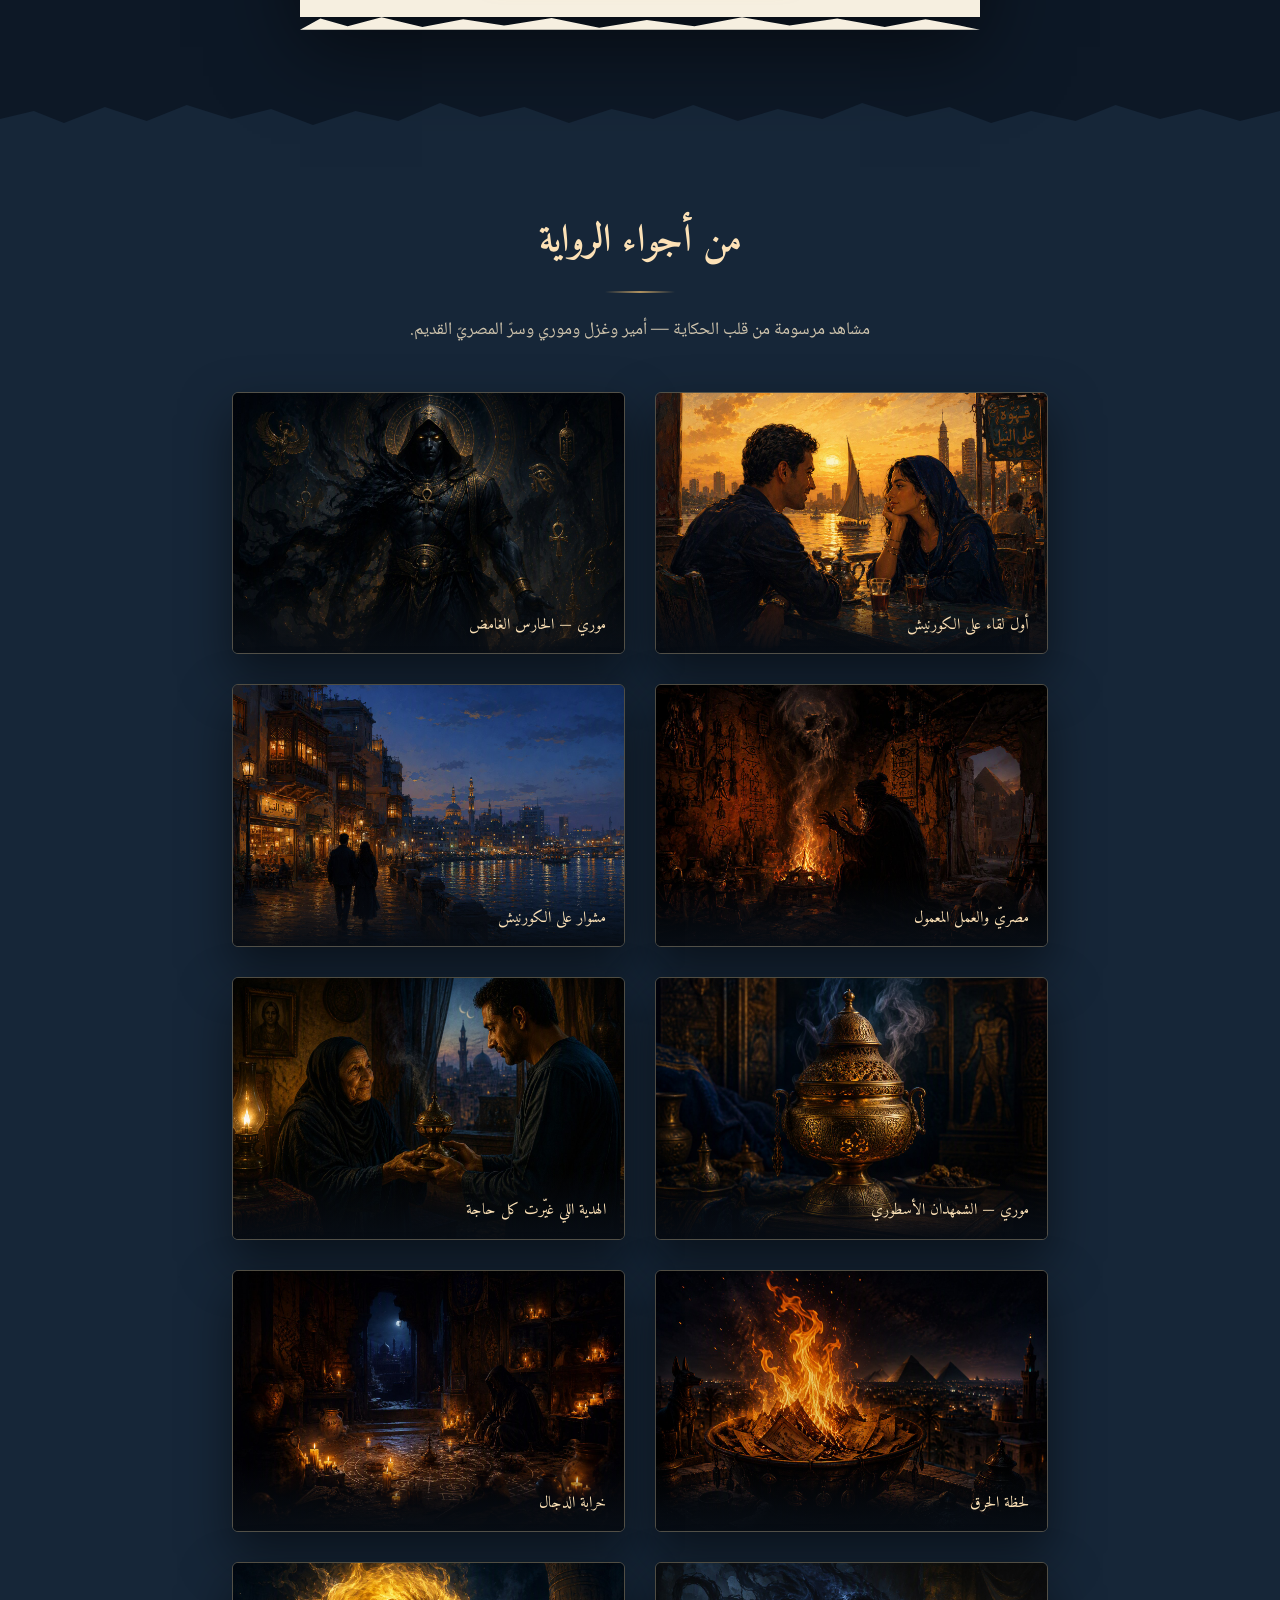
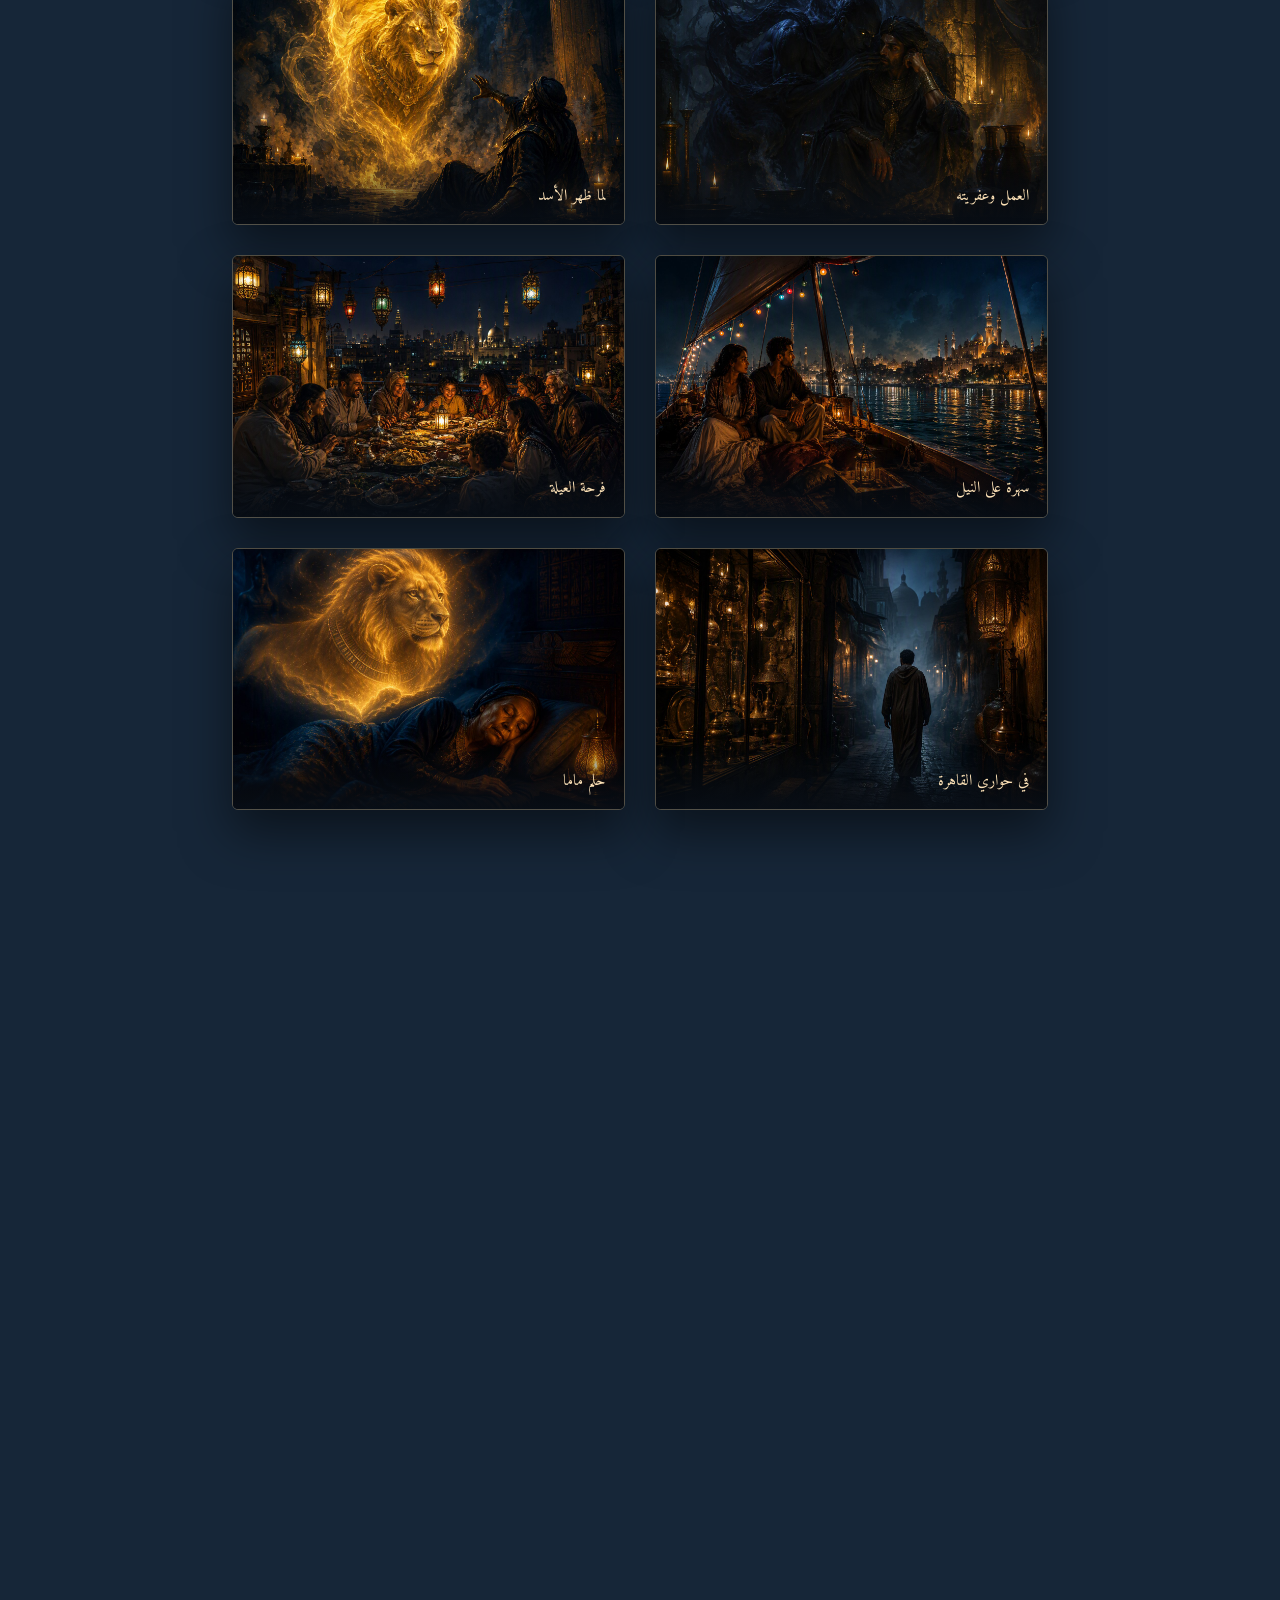
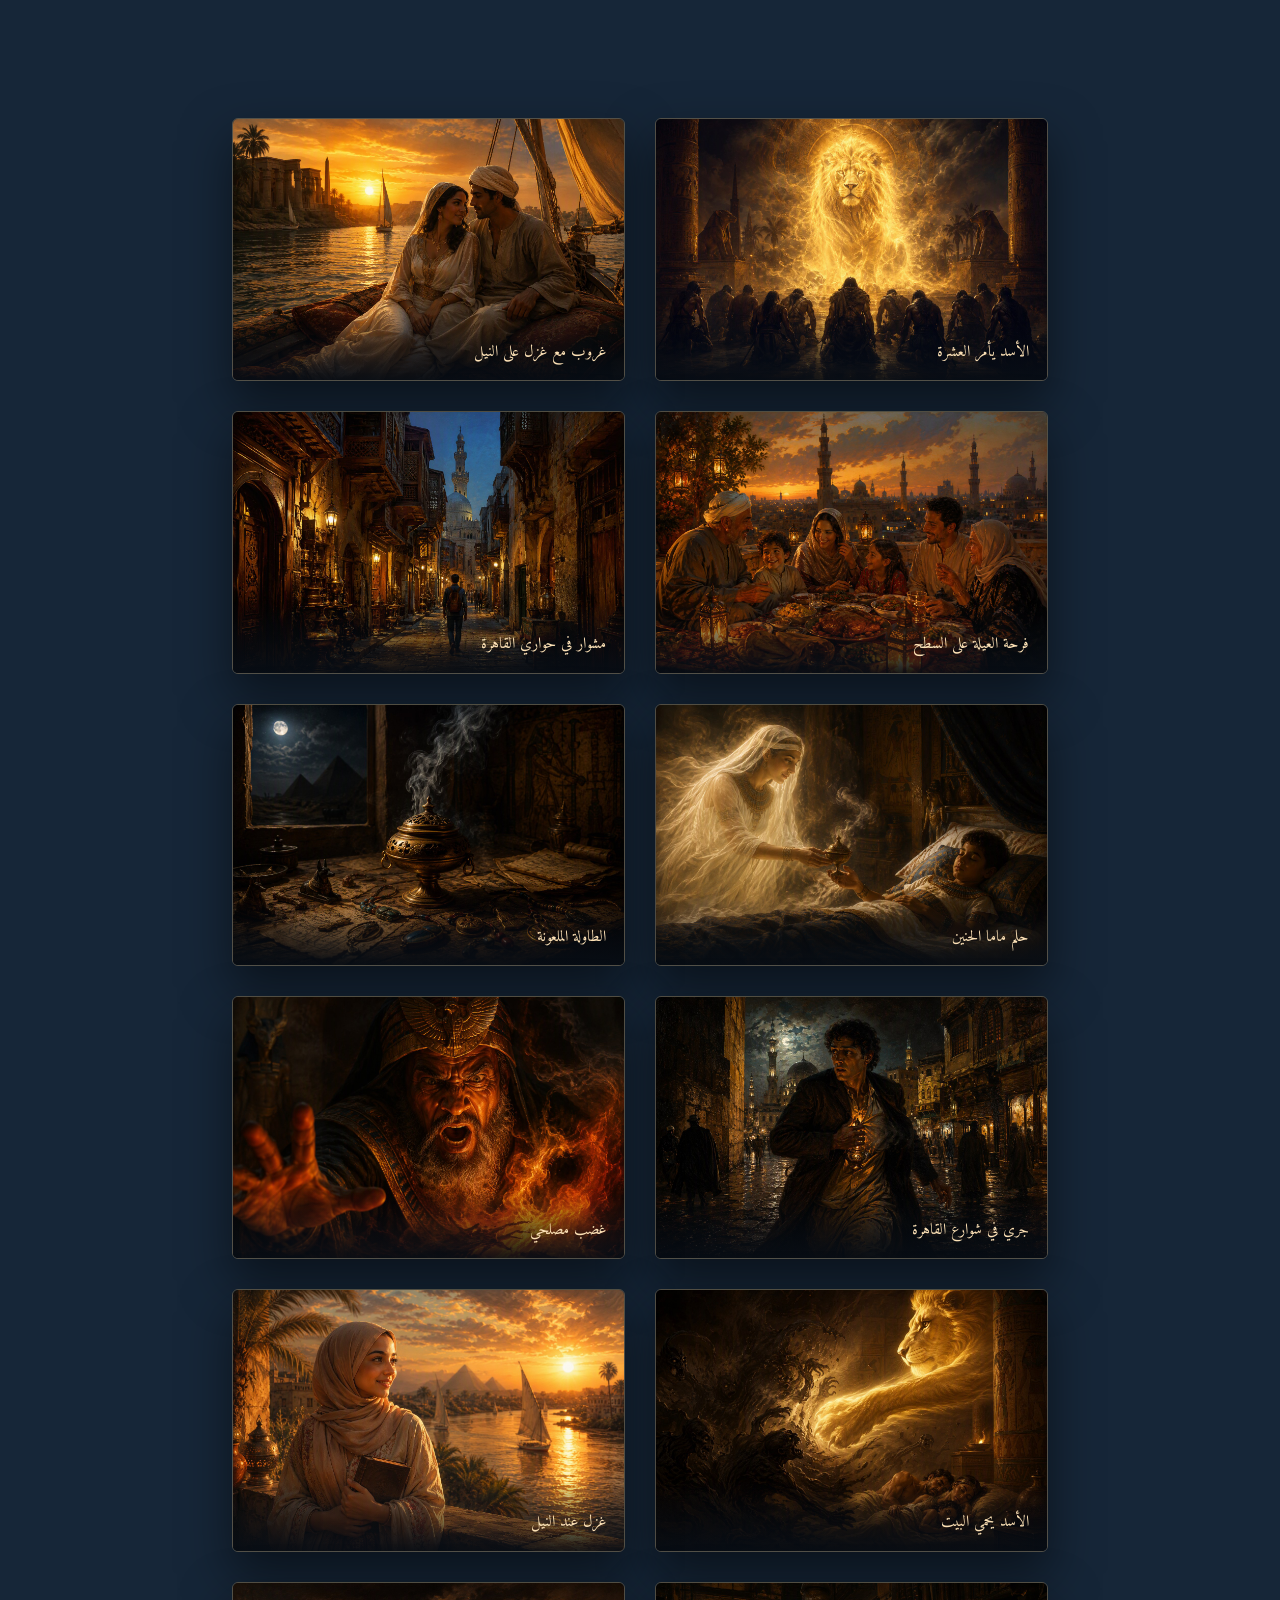
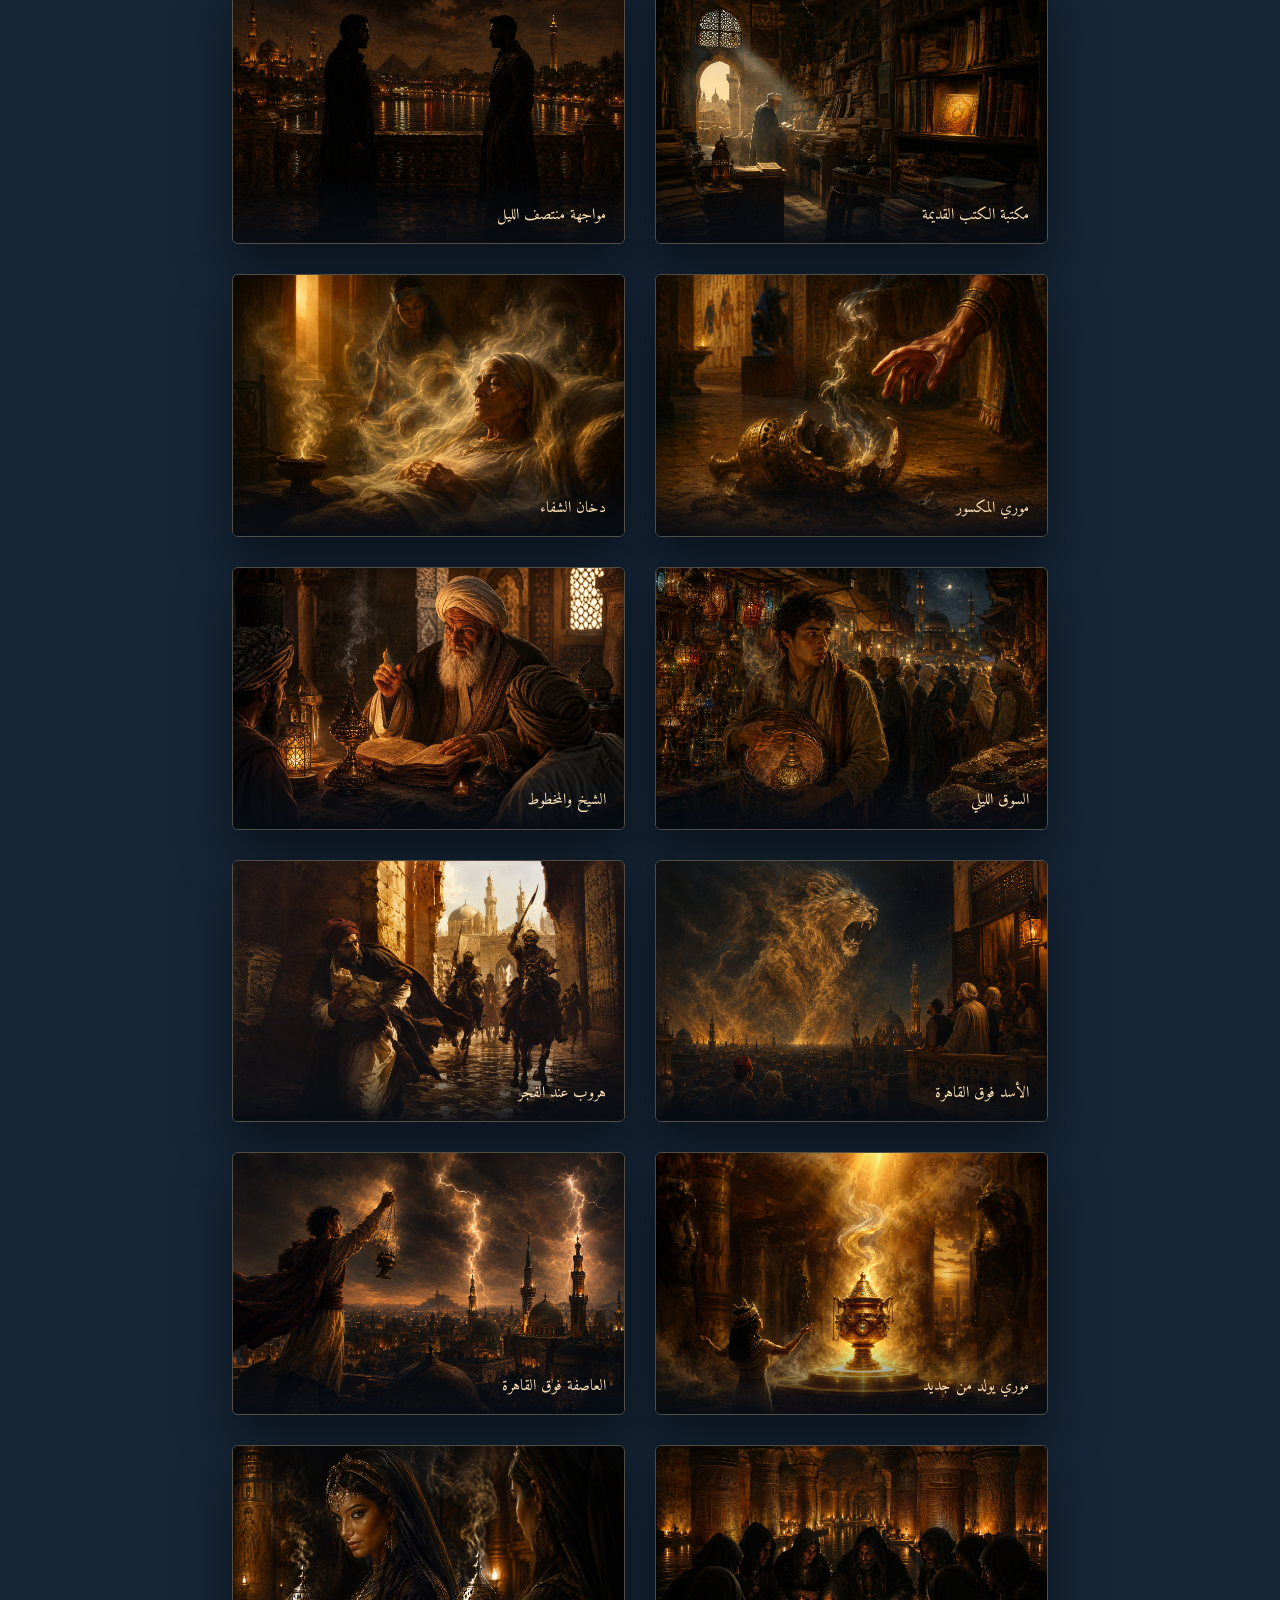
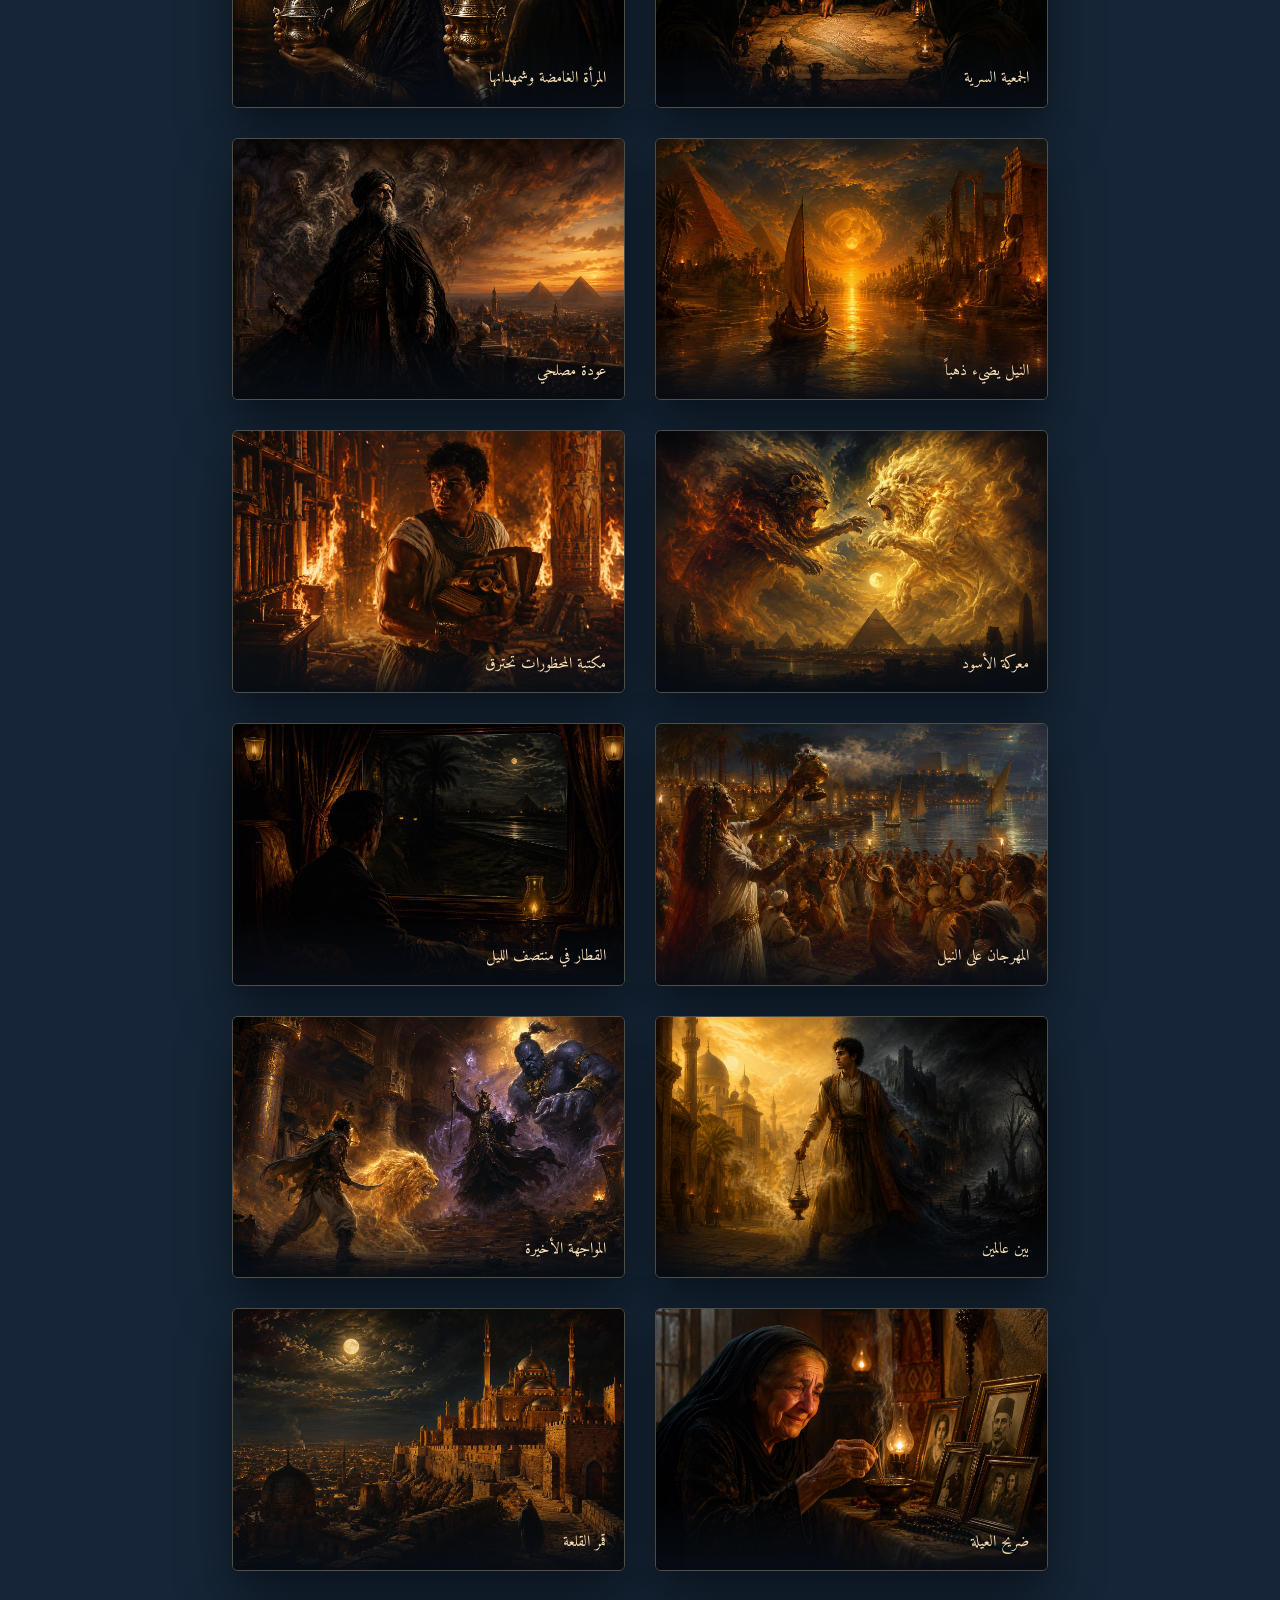
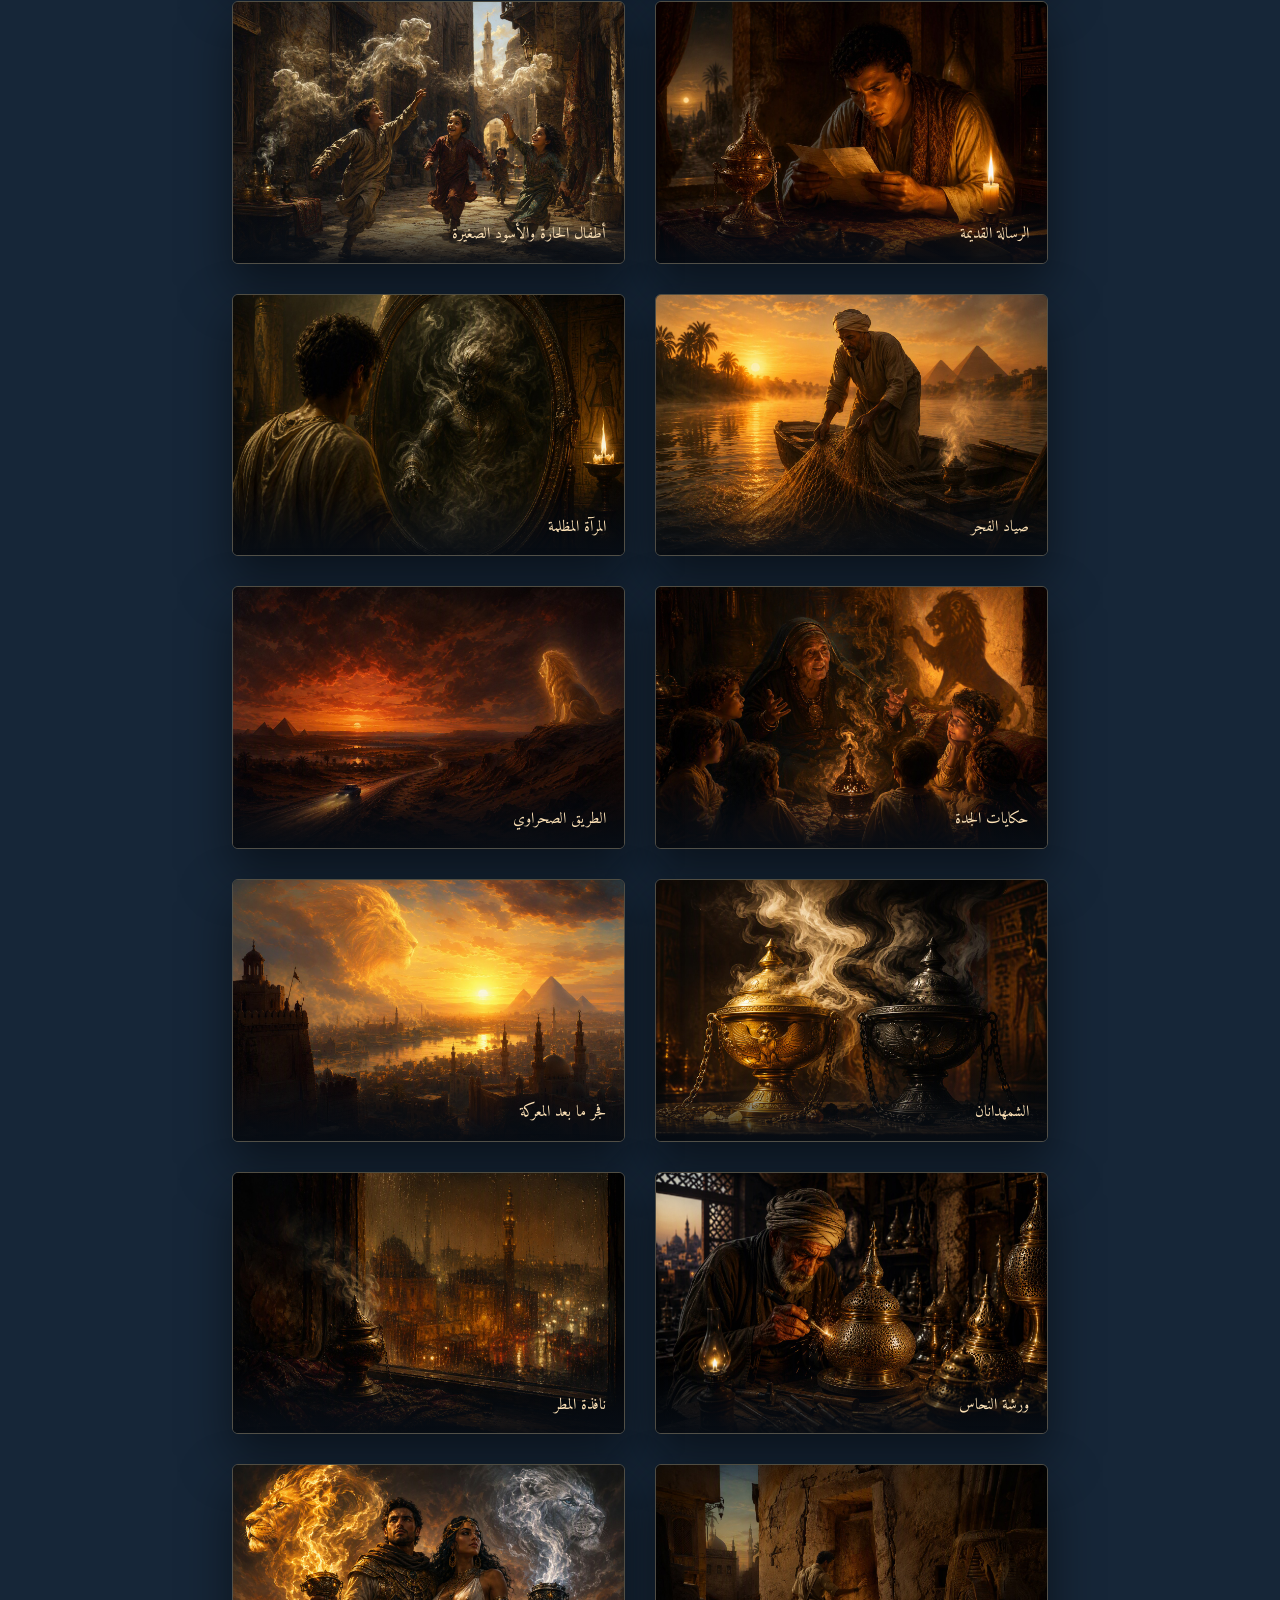
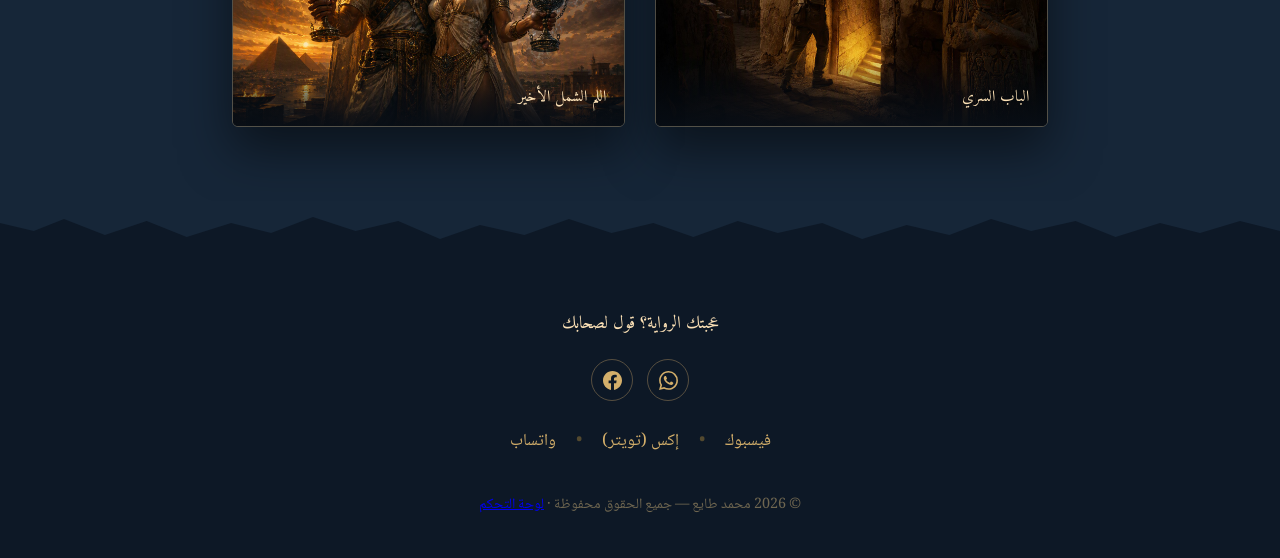
==== commit de15d0f5: "feat: تطبيق ويب قابل للتثبيت (PWA) — manifest + service worker + أيقونات" ====
--- a/index.html
+++ b/index.html
@@ -21,6 +21,16 @@
     <meta name="twitter:image" content="https://mtayea.com/mory-cover.jpg">
 
     <link rel="icon" type="image/jpeg" href="mory-cover.jpg">
+
+    <!-- تطبيق ويب (PWA) — يتثبت على الموبايل -->
+    <link rel="manifest" href="manifest.webmanifest">
+    <meta name="theme-color" content="#0d1826">
+    <meta name="mobile-web-app-capable" content="yes">
+    <meta name="apple-mobile-web-app-capable" content="yes">
+    <meta name="apple-mobile-web-app-status-bar-style" content="black-translucent">
+    <meta name="apple-mobile-web-app-title" content="موري">
+    <link rel="apple-touch-icon" href="apple-touch-icon.png">
+
     <link rel="preconnect" href="https://fonts.googleapis.com">
     <link rel="preconnect" href="https://fonts.gstatic.com" crossorigin>
     <link href="https://fonts.googleapis.com/css2?family=Aref+Ruqaa:wght@400;700&family=Amiri:ital,wght@0,400;0,700;1,400&family=Noto+Naskh+Arabic:wght@400;600;700&display=swap" rel="stylesheet">
@@ -708,5 +718,13 @@
     <script src="qrcode.min.js"></script>
     <script src="script.js"></script>
 <script src="mtayea-signature.js"></script>
+<script>
+// تسجيل الـ Service Worker — ضروري عشان الموقع يتثبت كتطبيق ويشتغل أوفلاين
+if ('serviceWorker' in navigator) {
+    window.addEventListener('load', () => {
+        navigator.serviceWorker.register('sw.js').catch(() => { /* متاحش — الموقع يشتغل عادي */ });
+    });
+}
+</script>
 </body>
 </html>
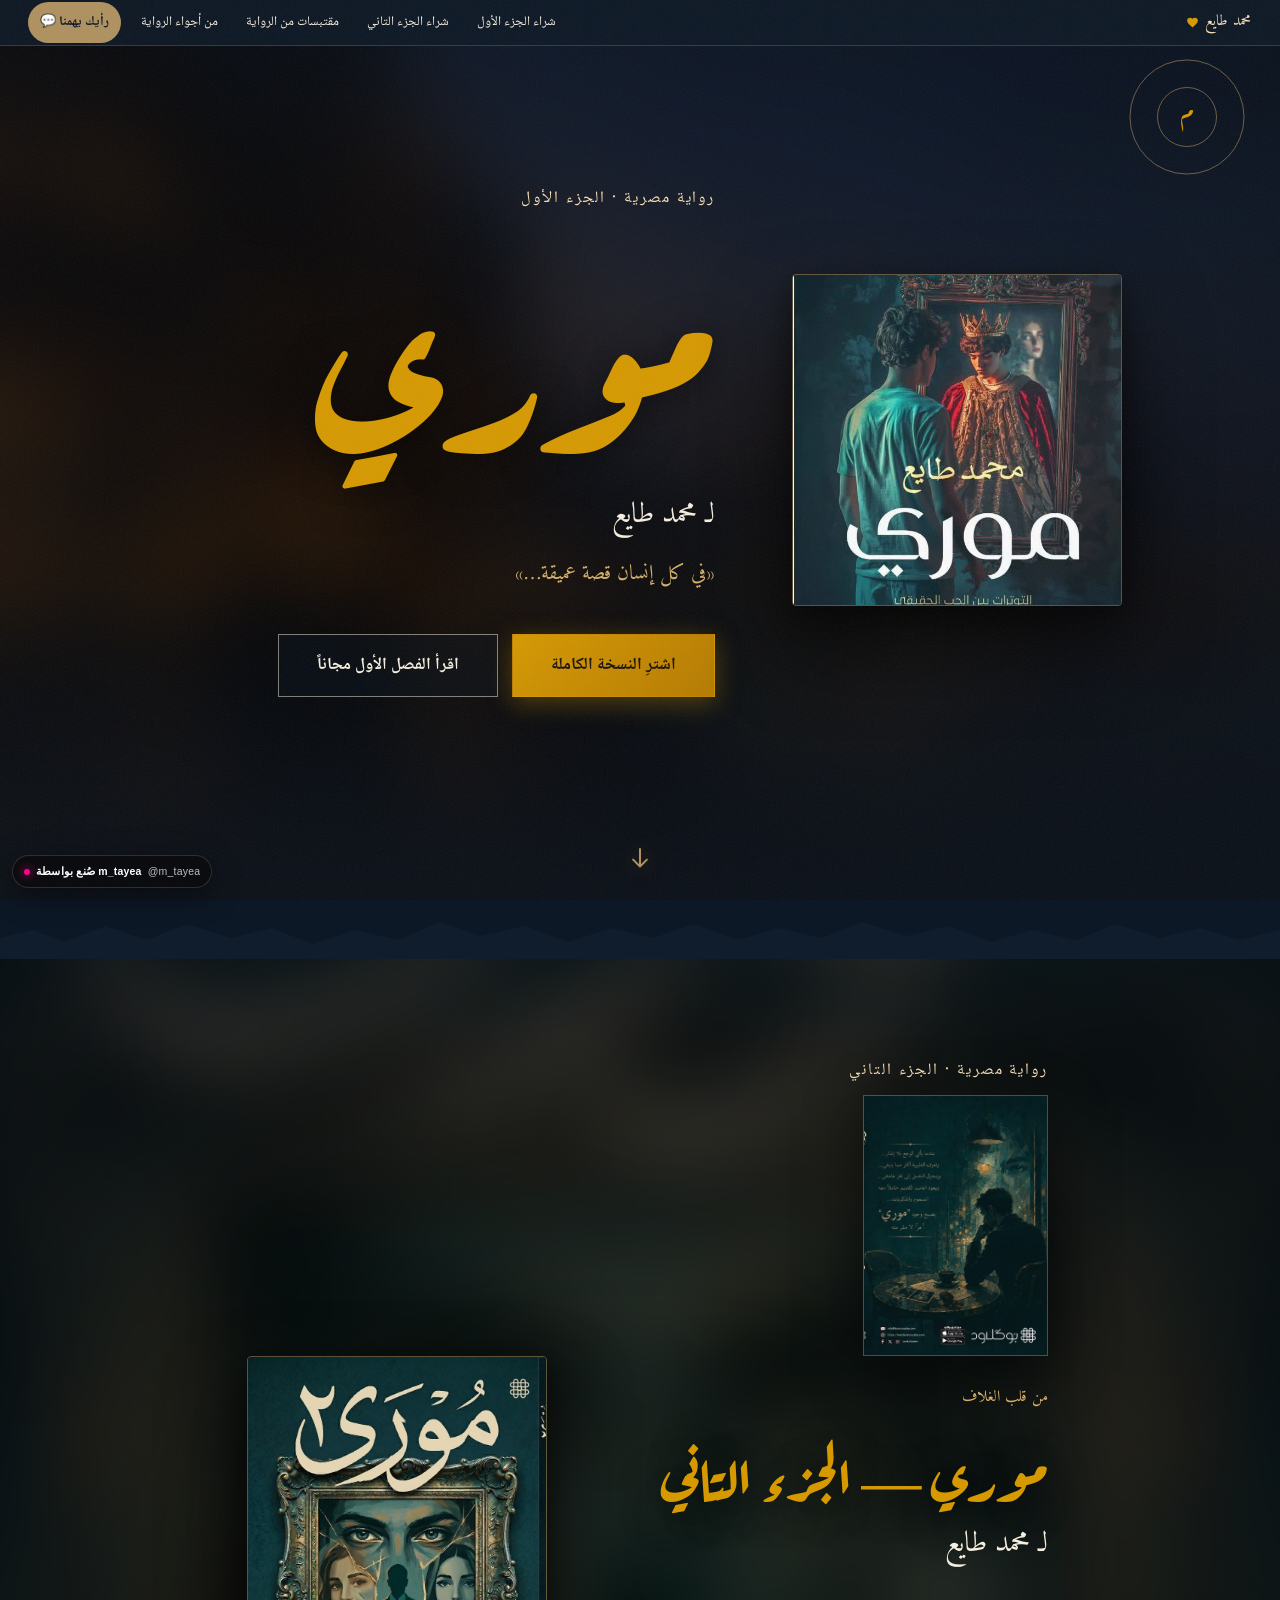
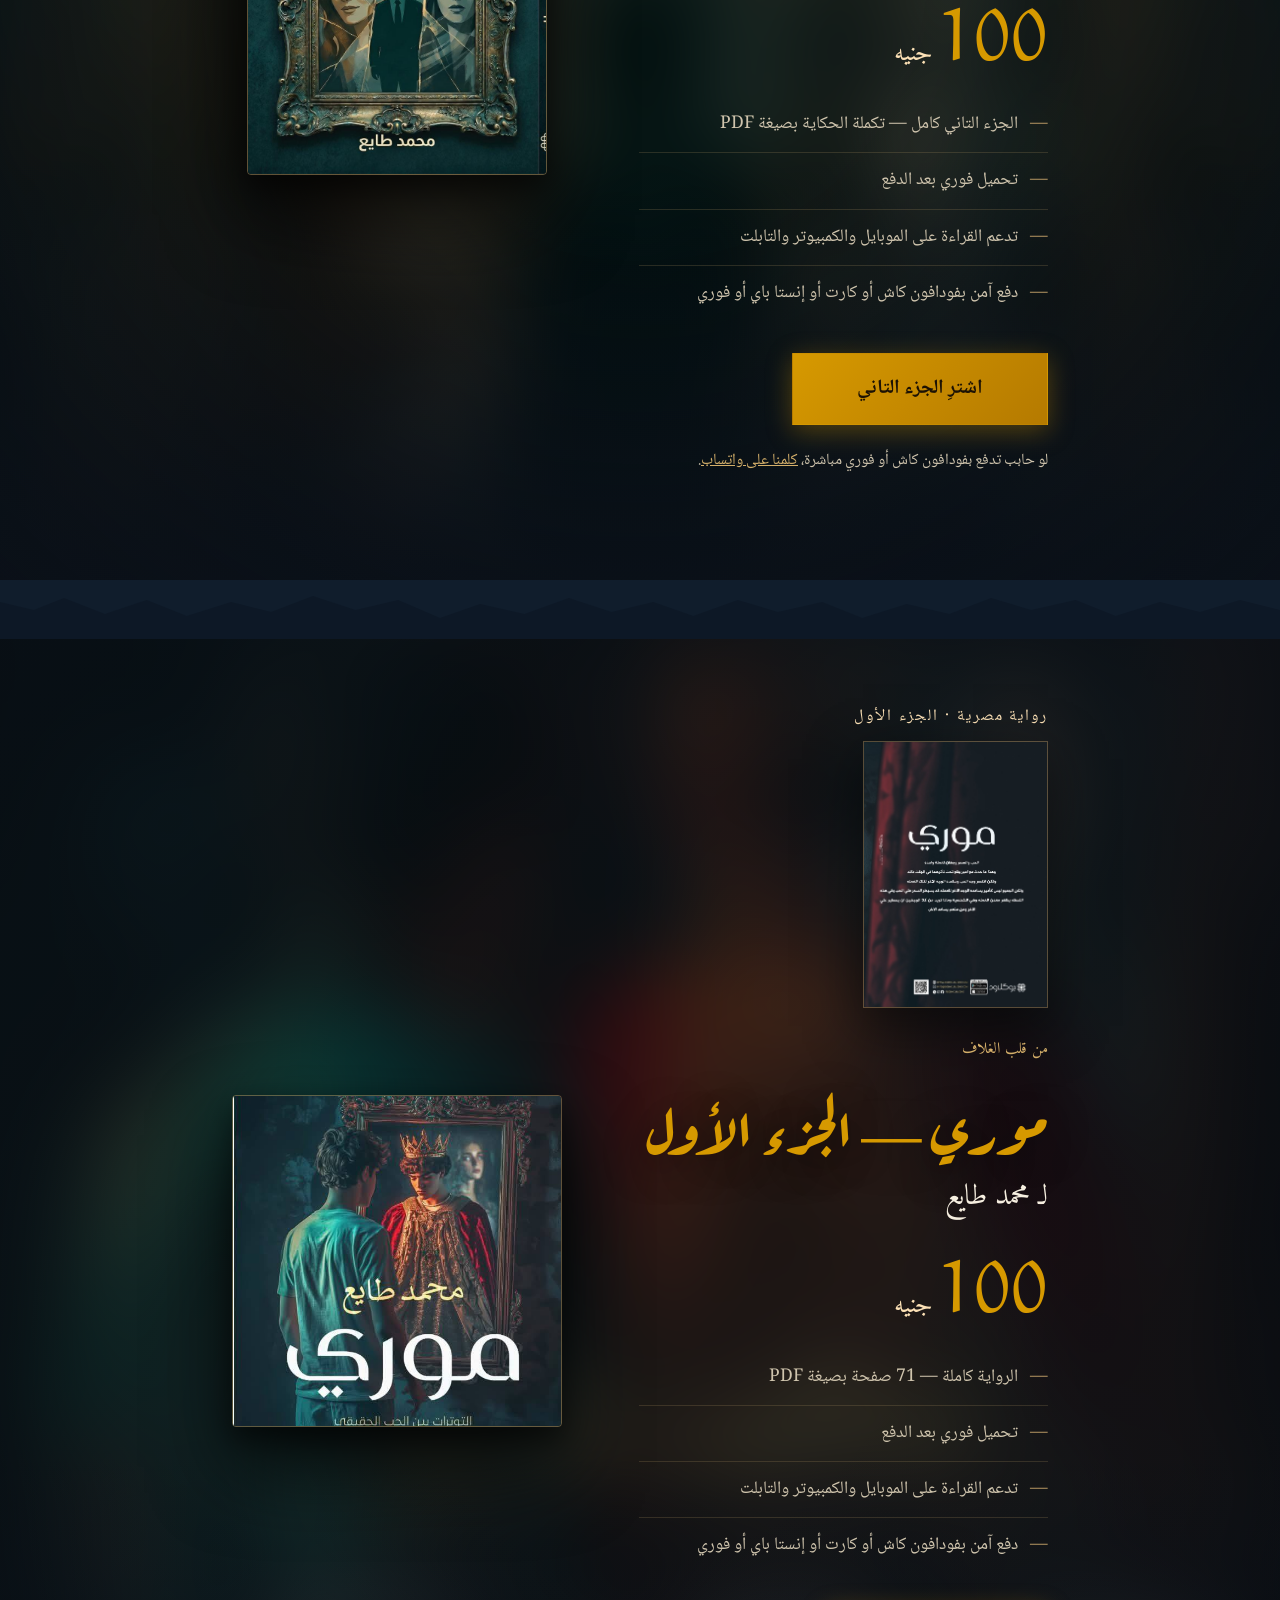
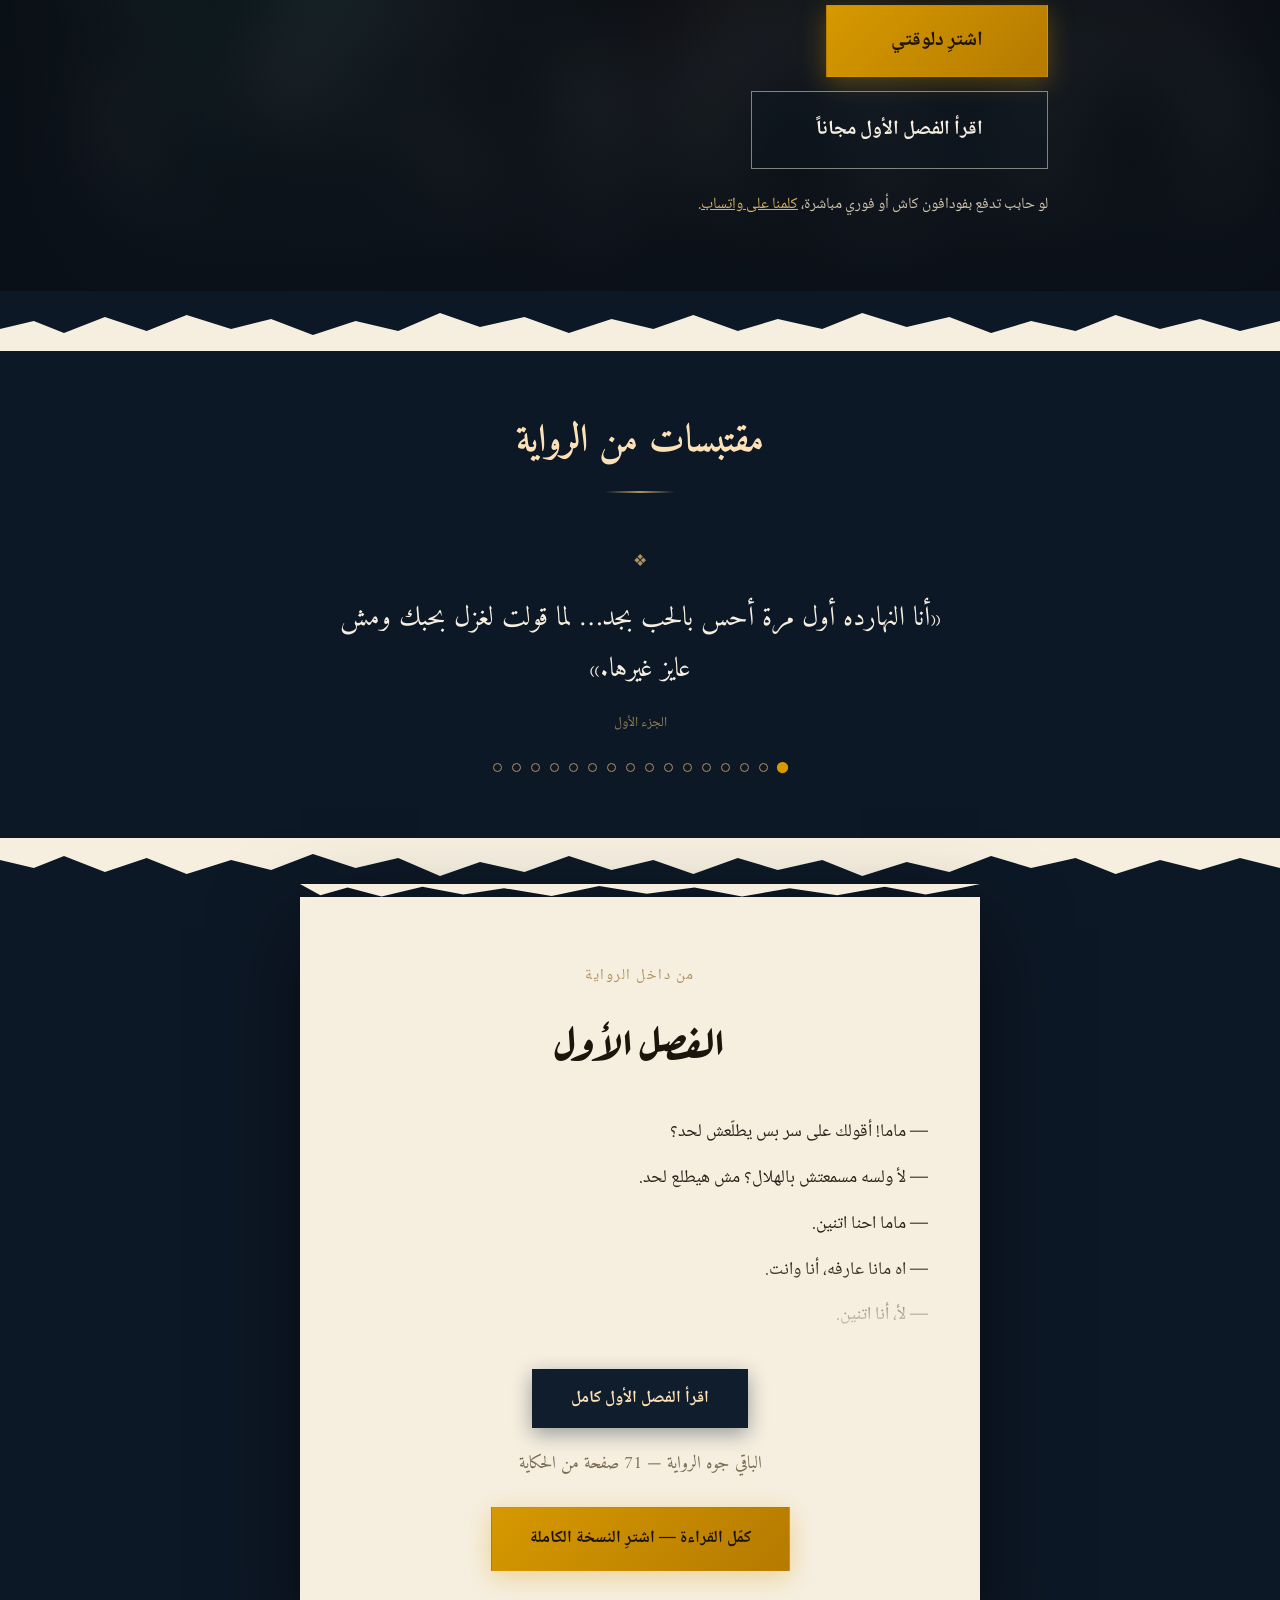
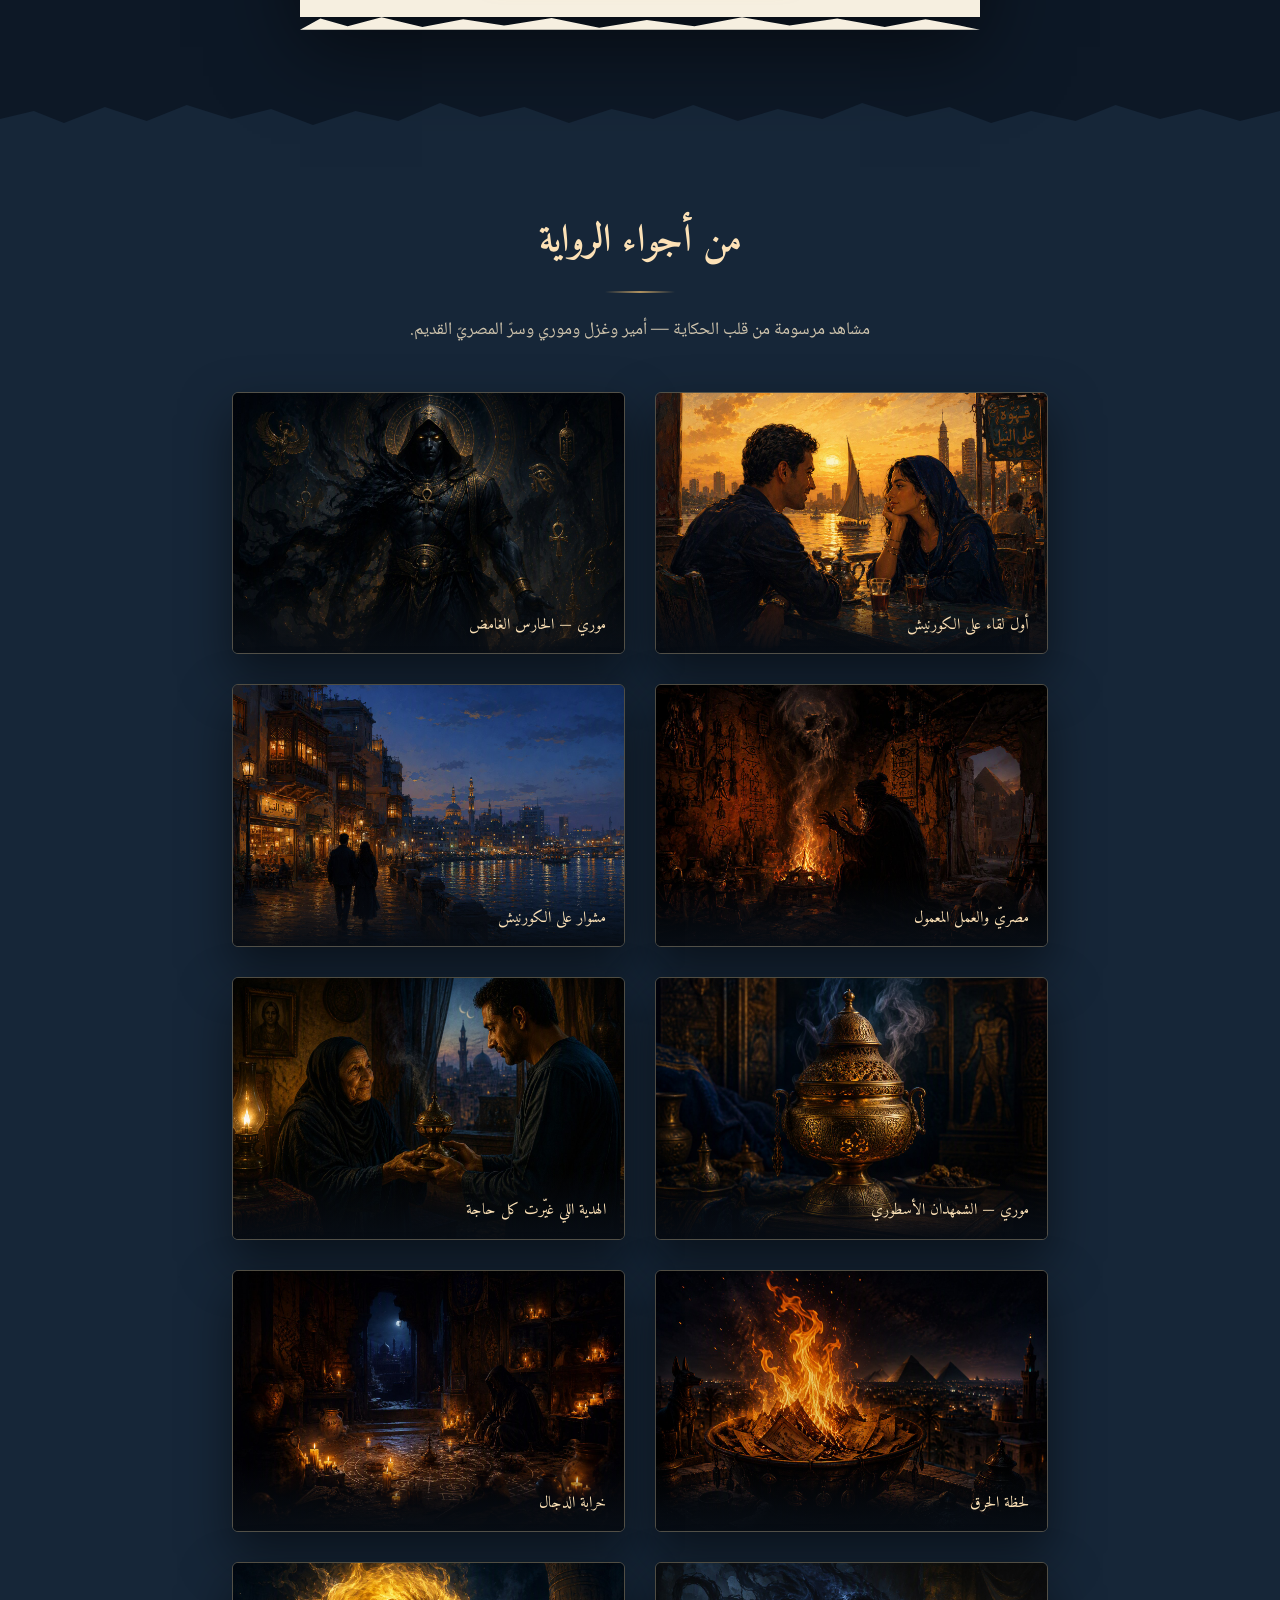
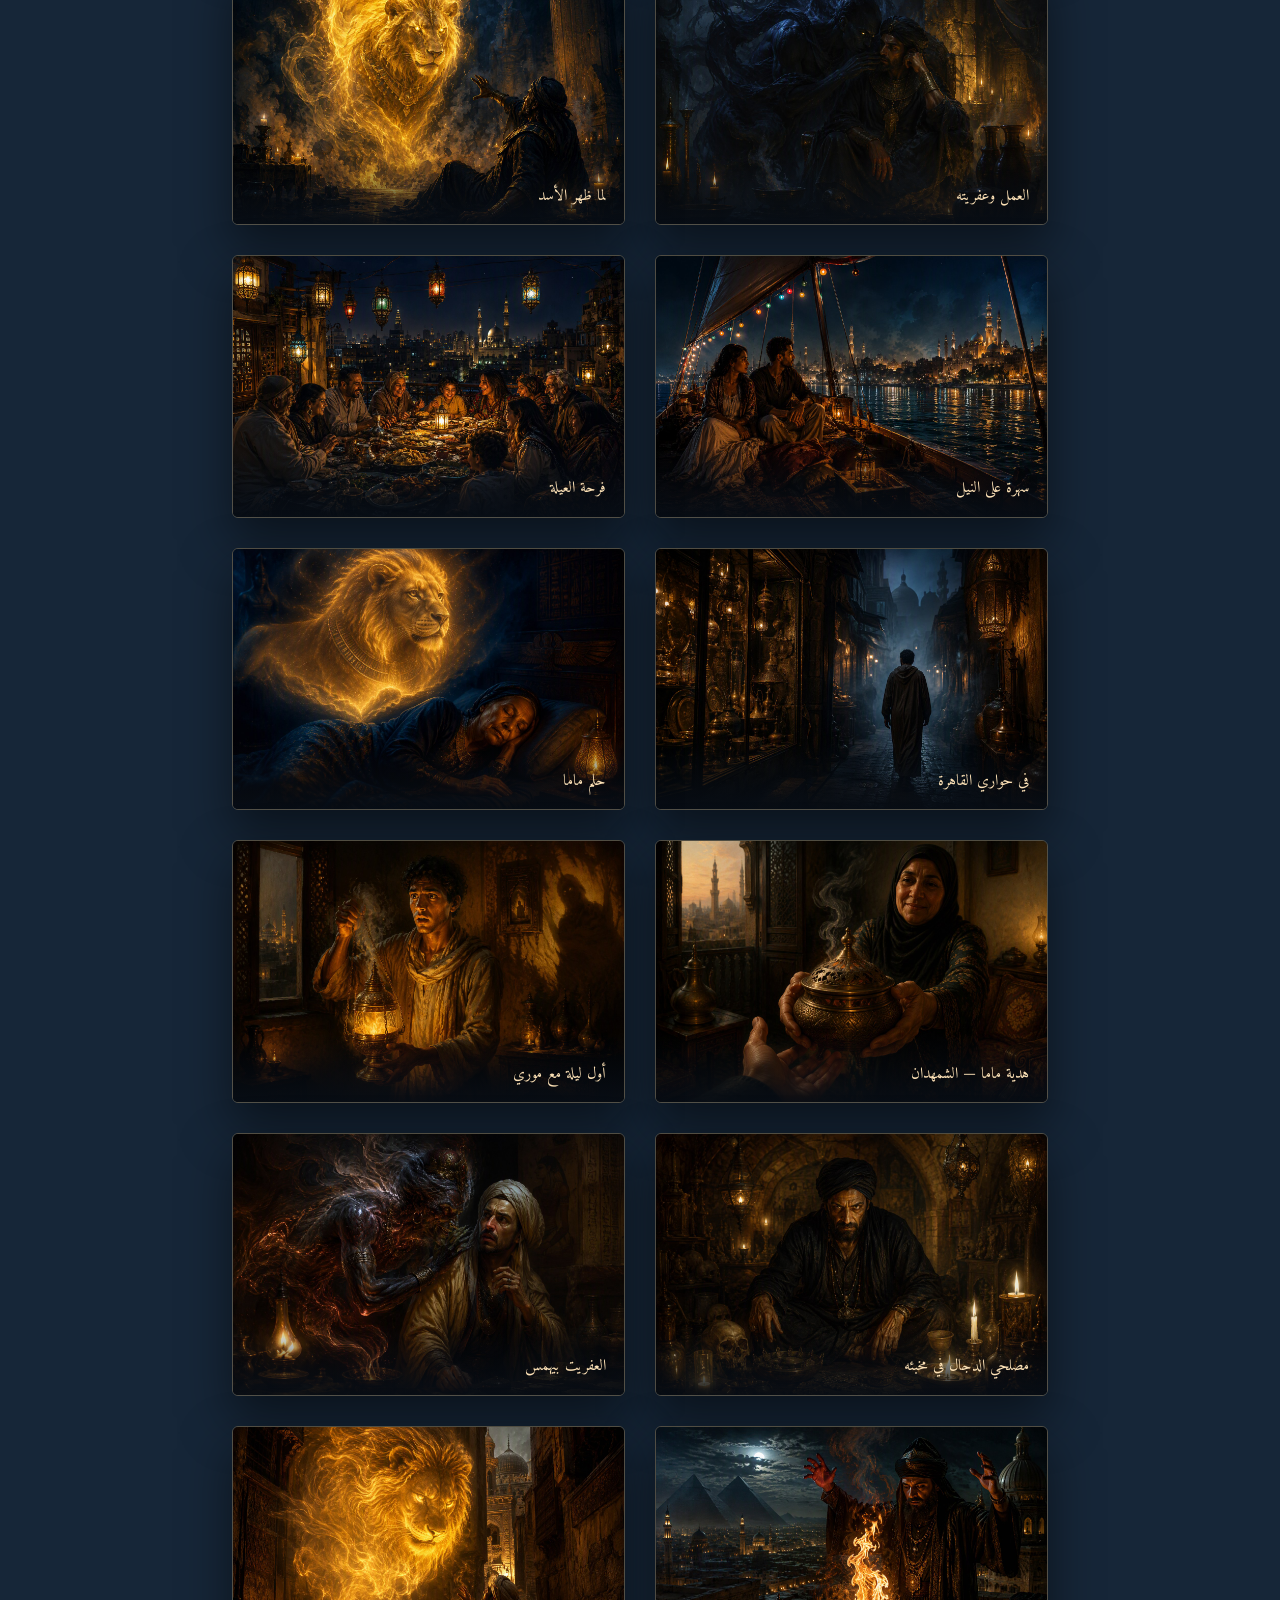
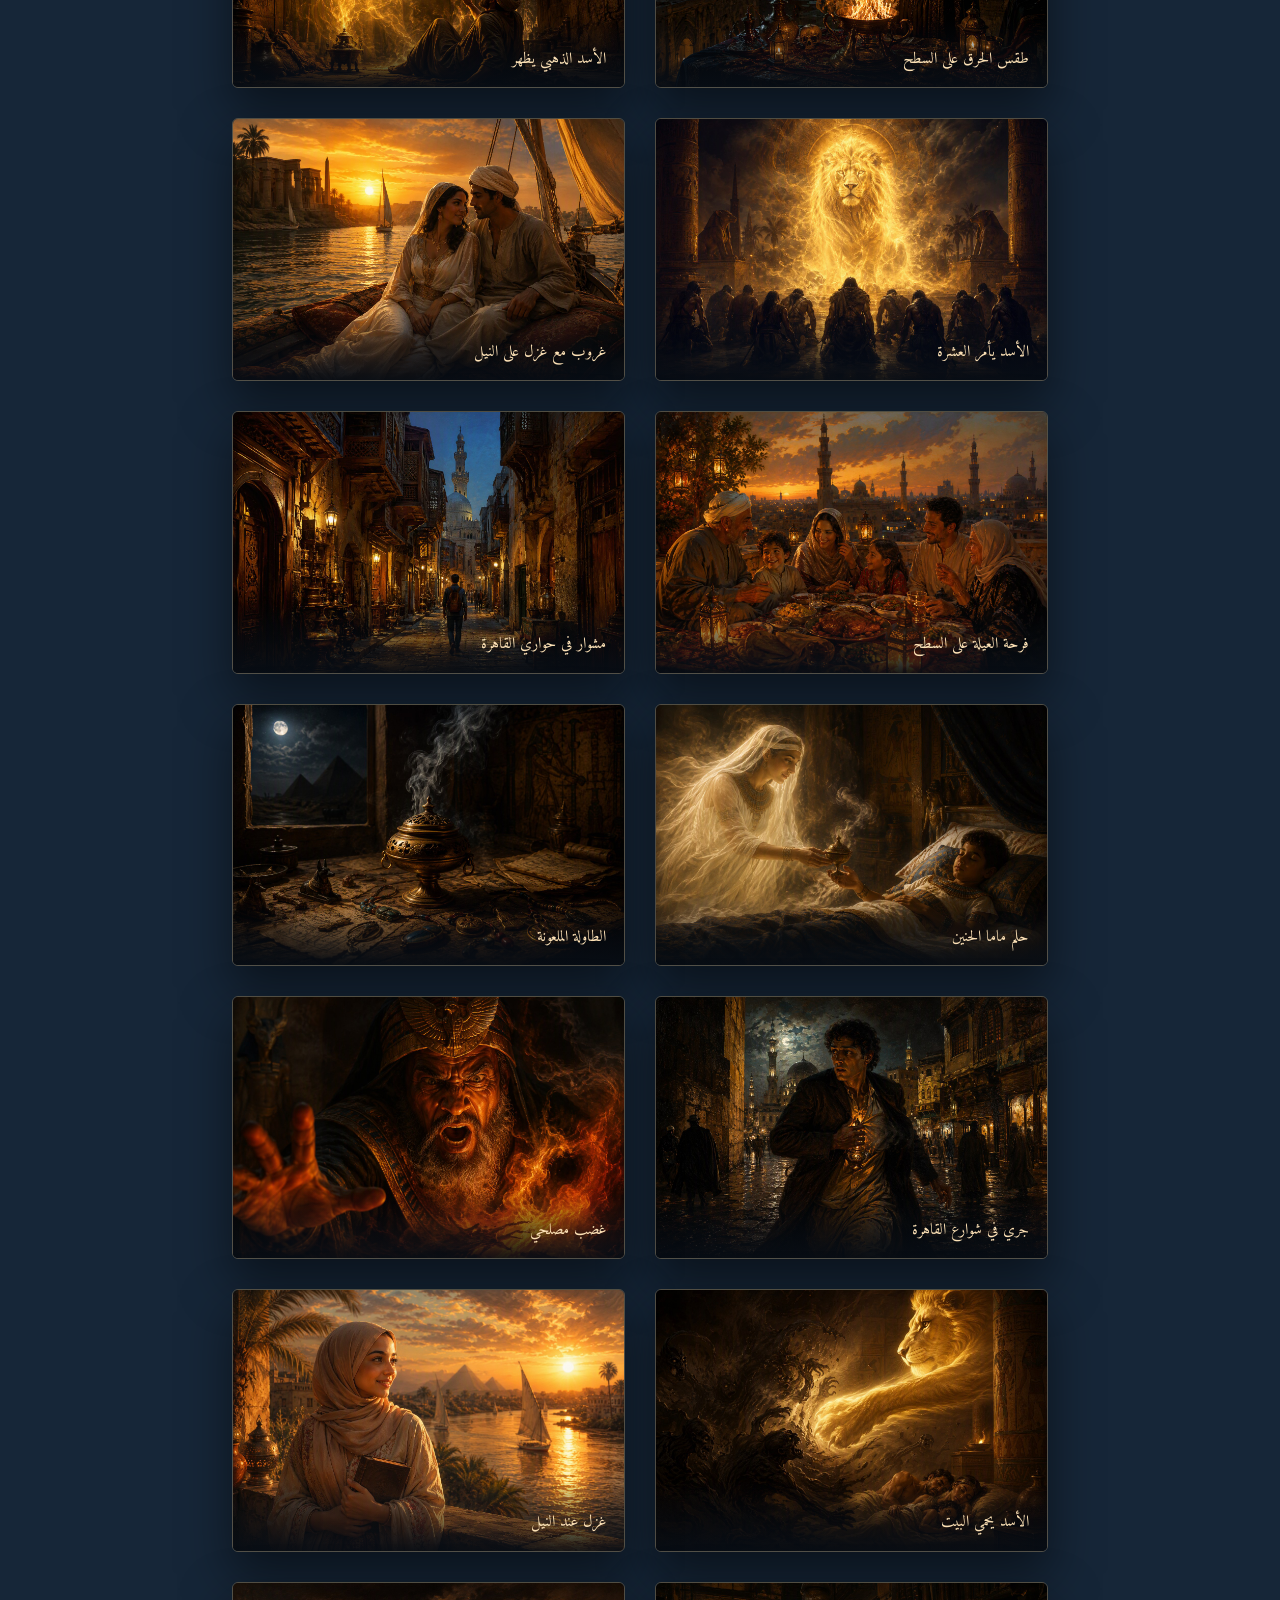
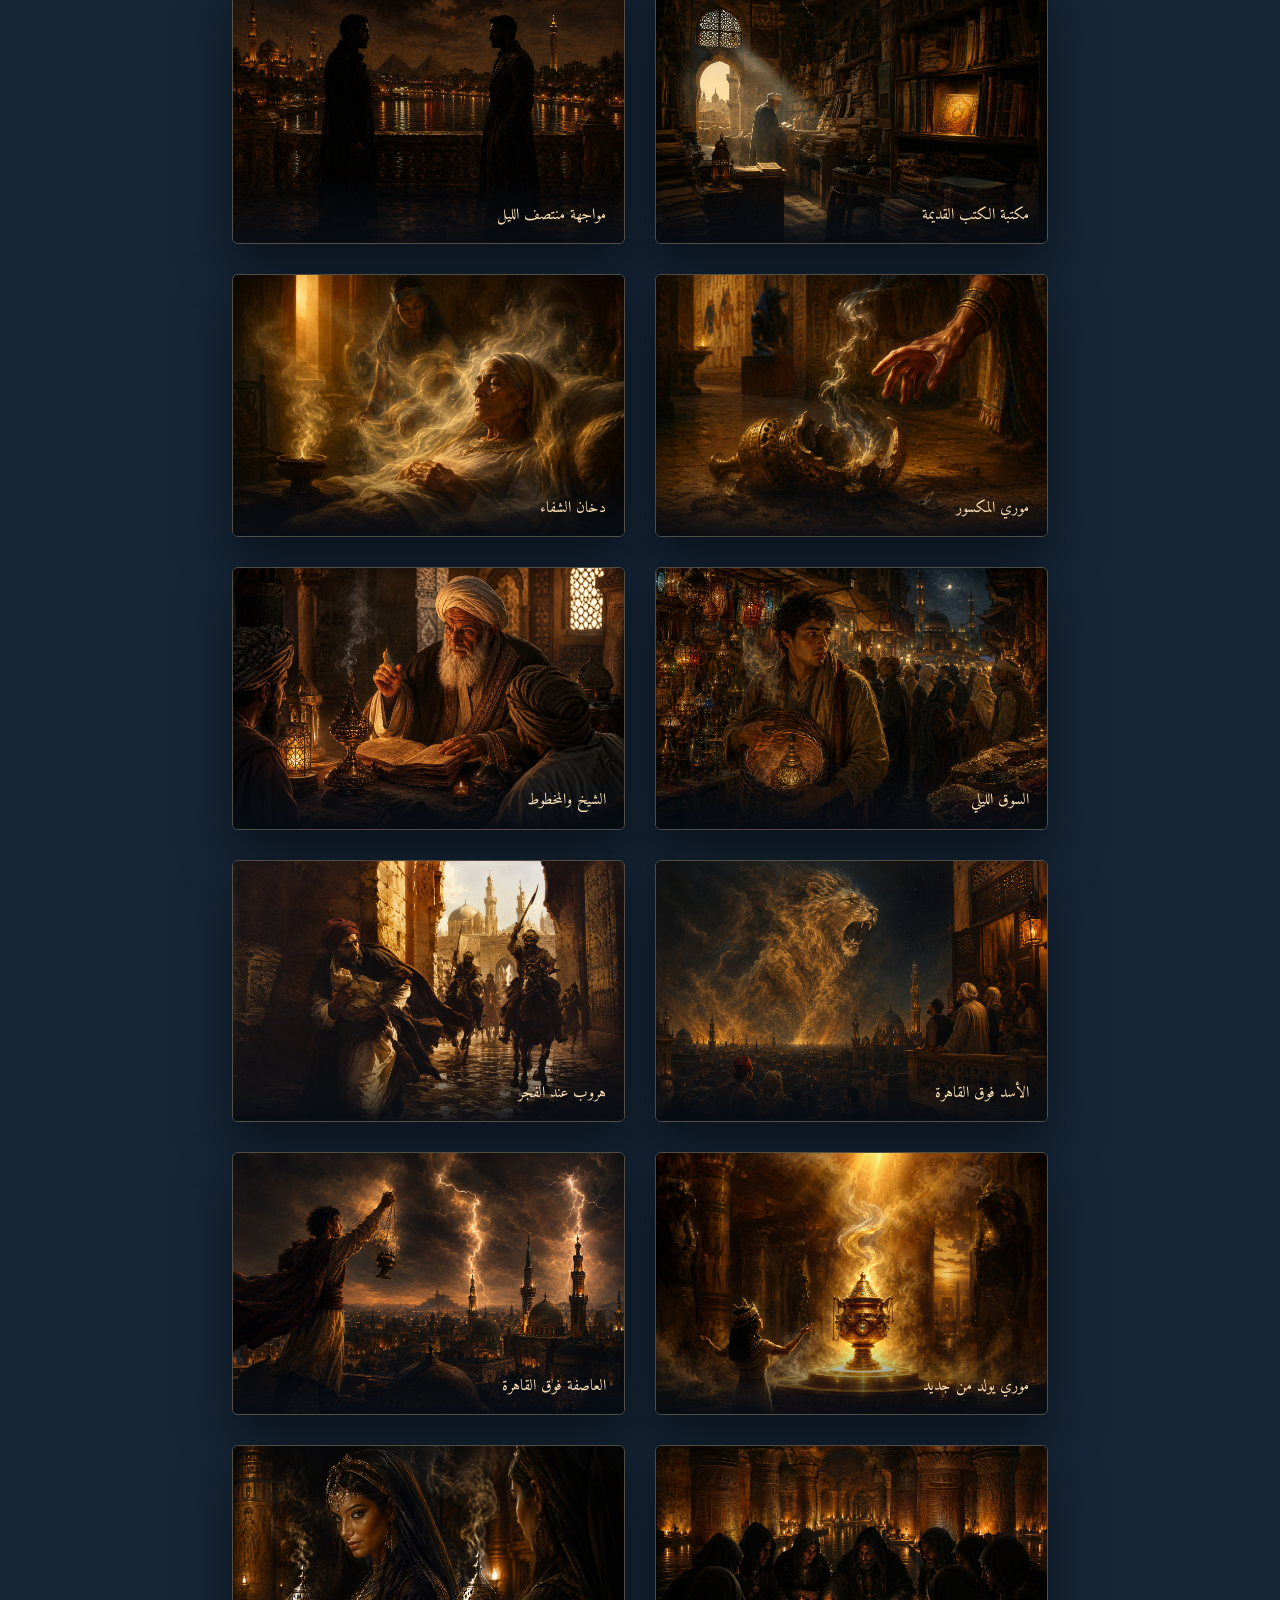
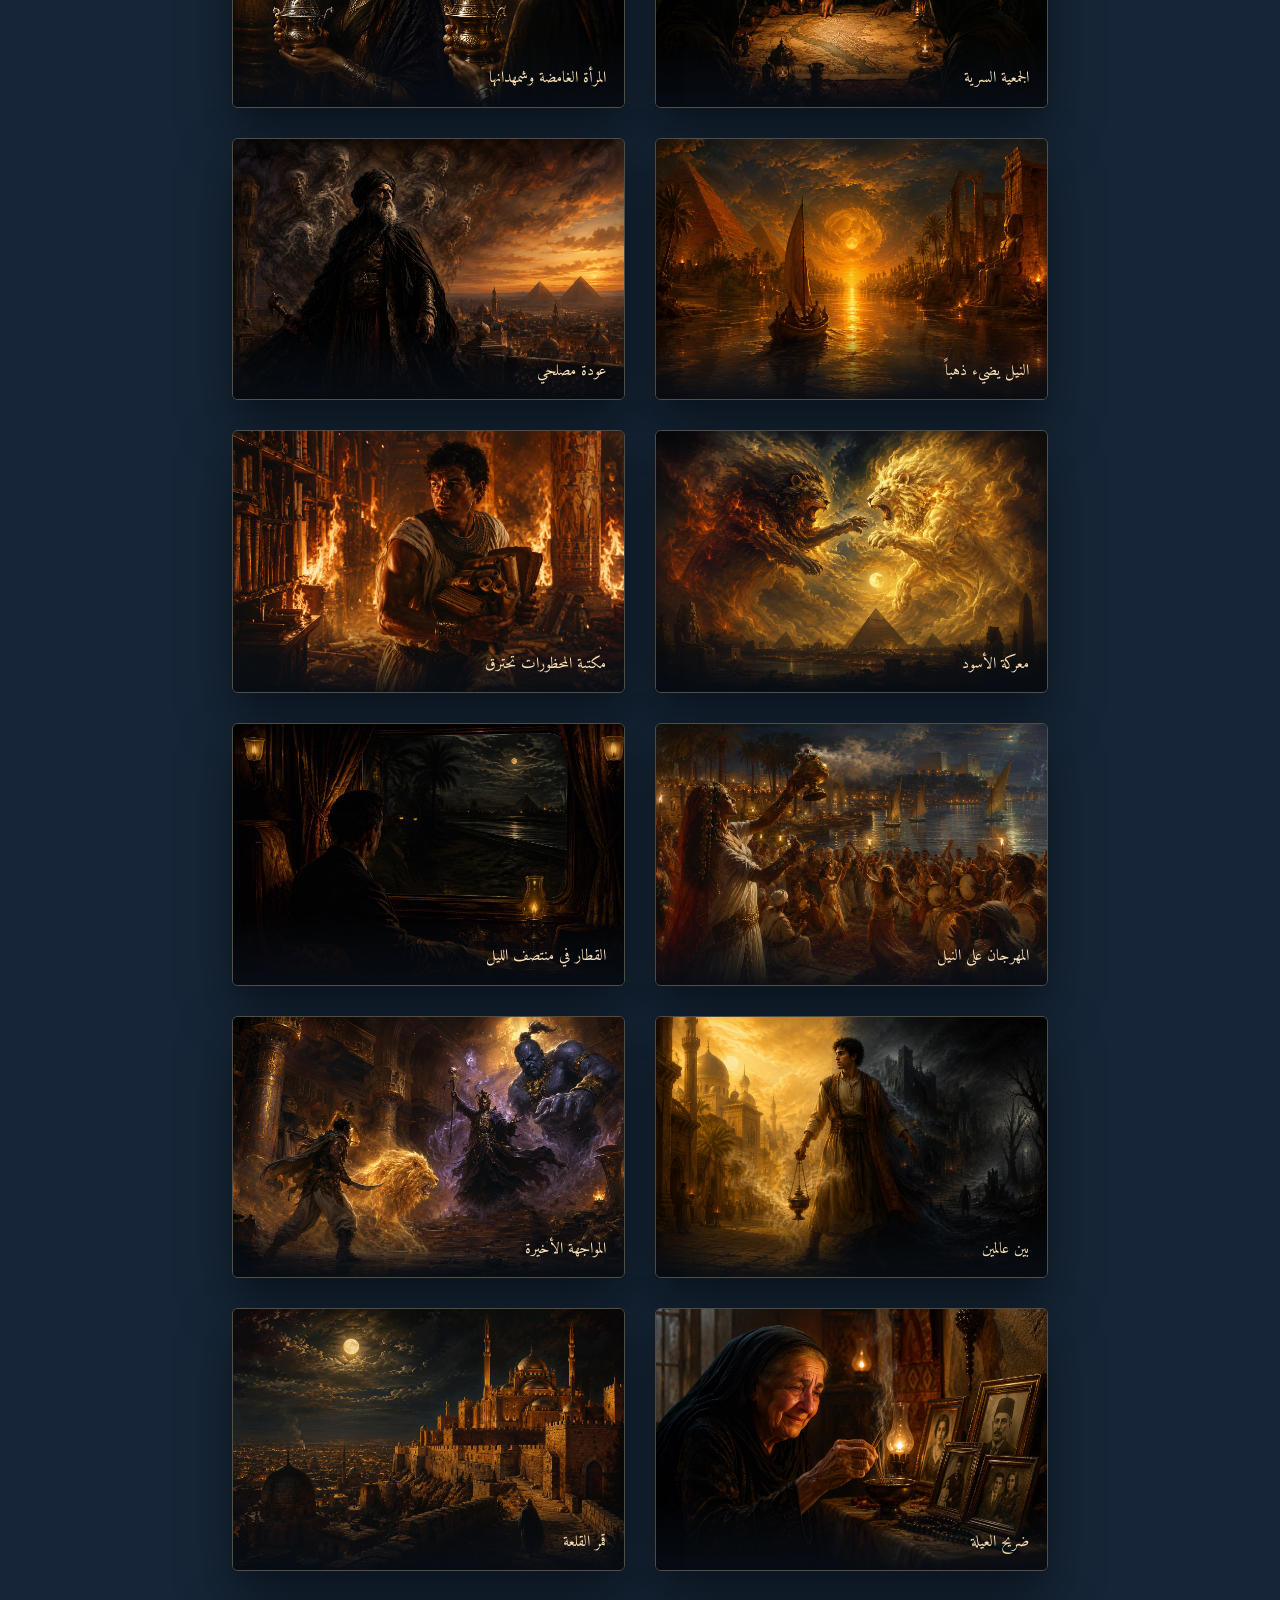
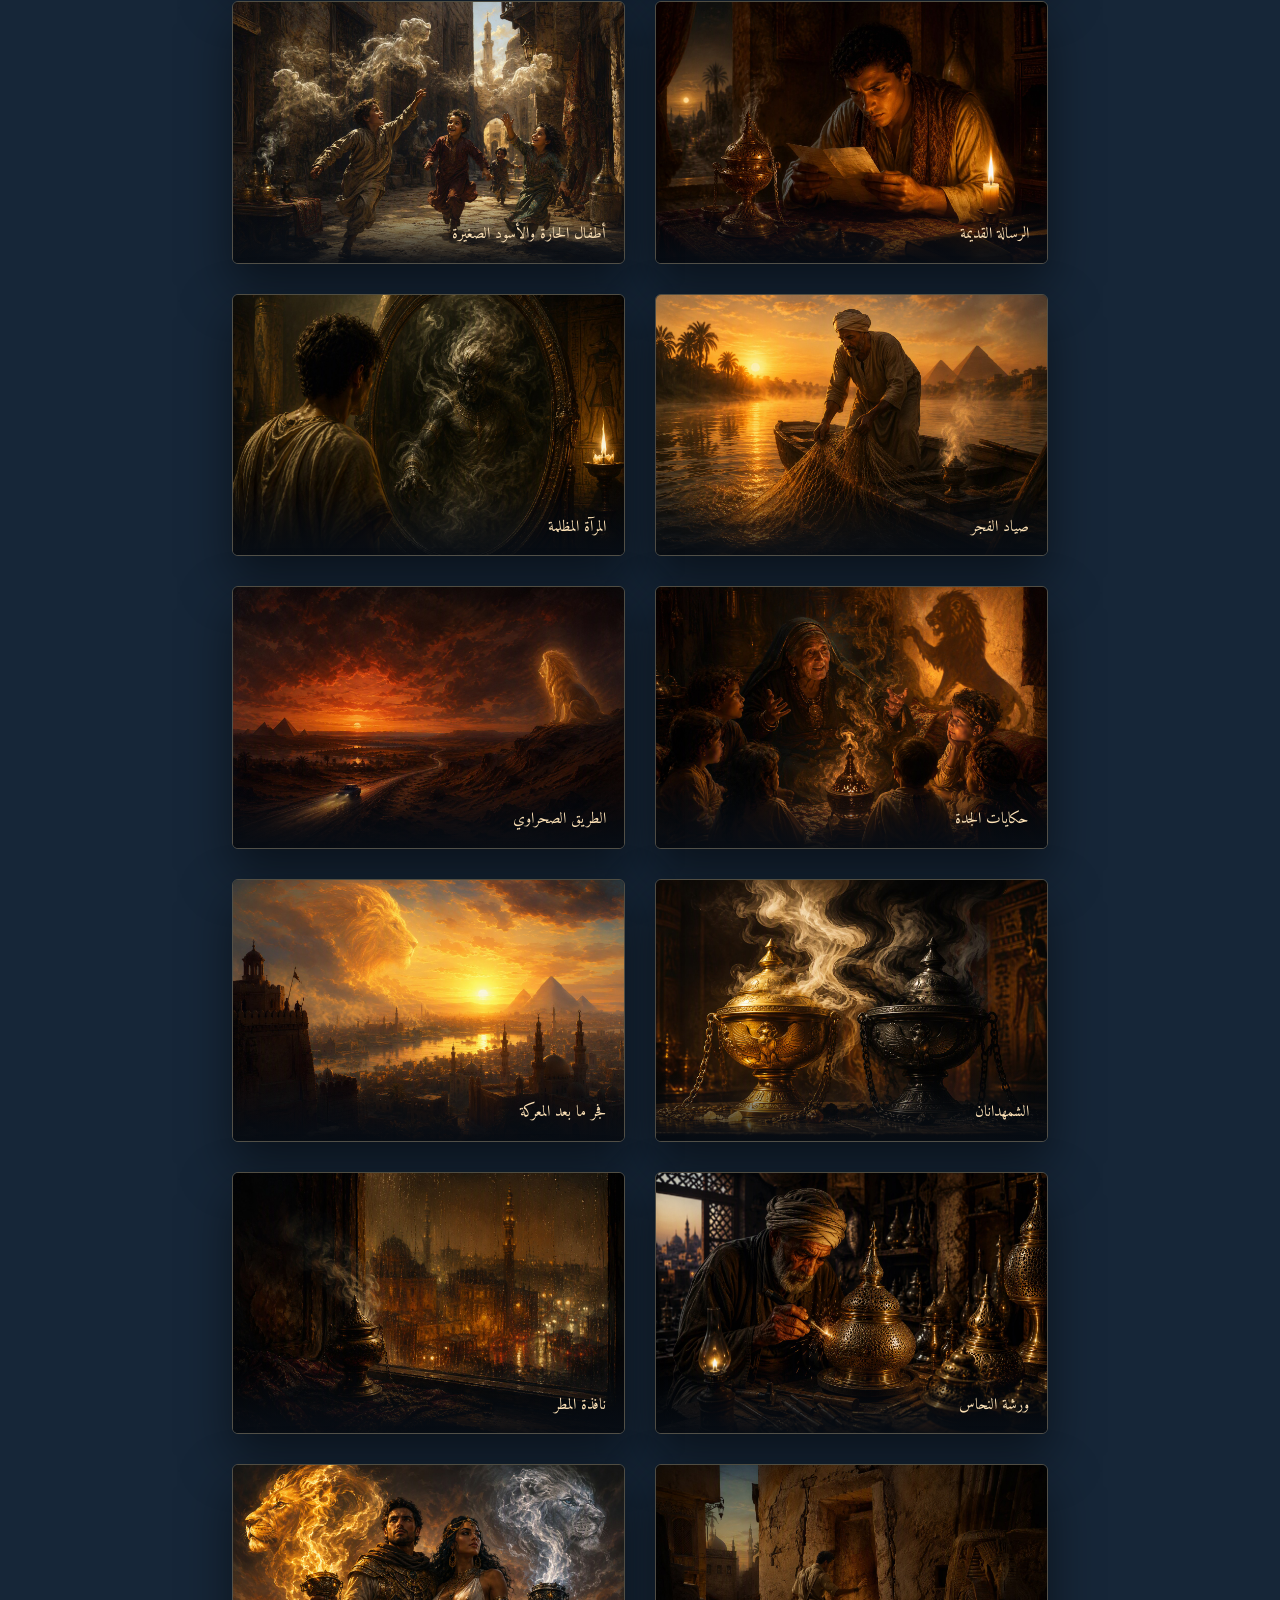
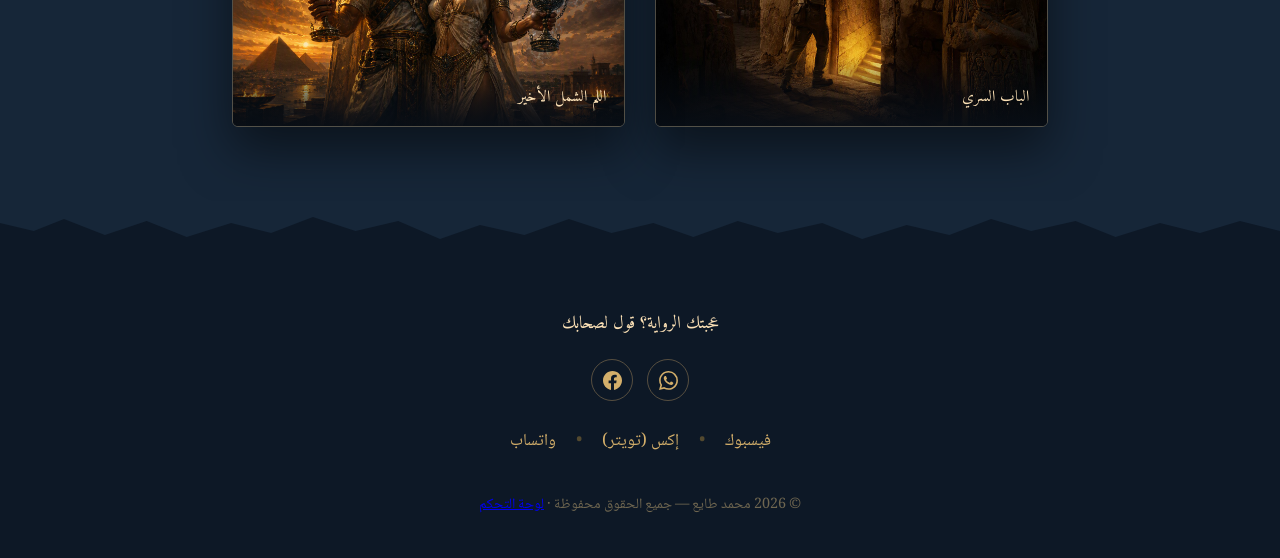
==== commit 4572afb1: "PWA: أيقونات التطبيق" ====
--- a/index.html
+++ b/index.html
@@ -30,6 +30,8 @@
     <meta name="apple-mobile-web-app-status-bar-style" content="black-translucent">
     <meta name="apple-mobile-web-app-title" content="موري">
     <link rel="apple-touch-icon" href="apple-touch-icon.png">
+    <link rel="icon" type="image/png" sizes="192x192" href="icon-192.png">
+    <link rel="icon" type="image/png" sizes="512x512" href="icon-512.png">
 
     <link rel="preconnect" href="https://fonts.googleapis.com">
     <link rel="preconnect" href="https://fonts.gstatic.com" crossorigin>
